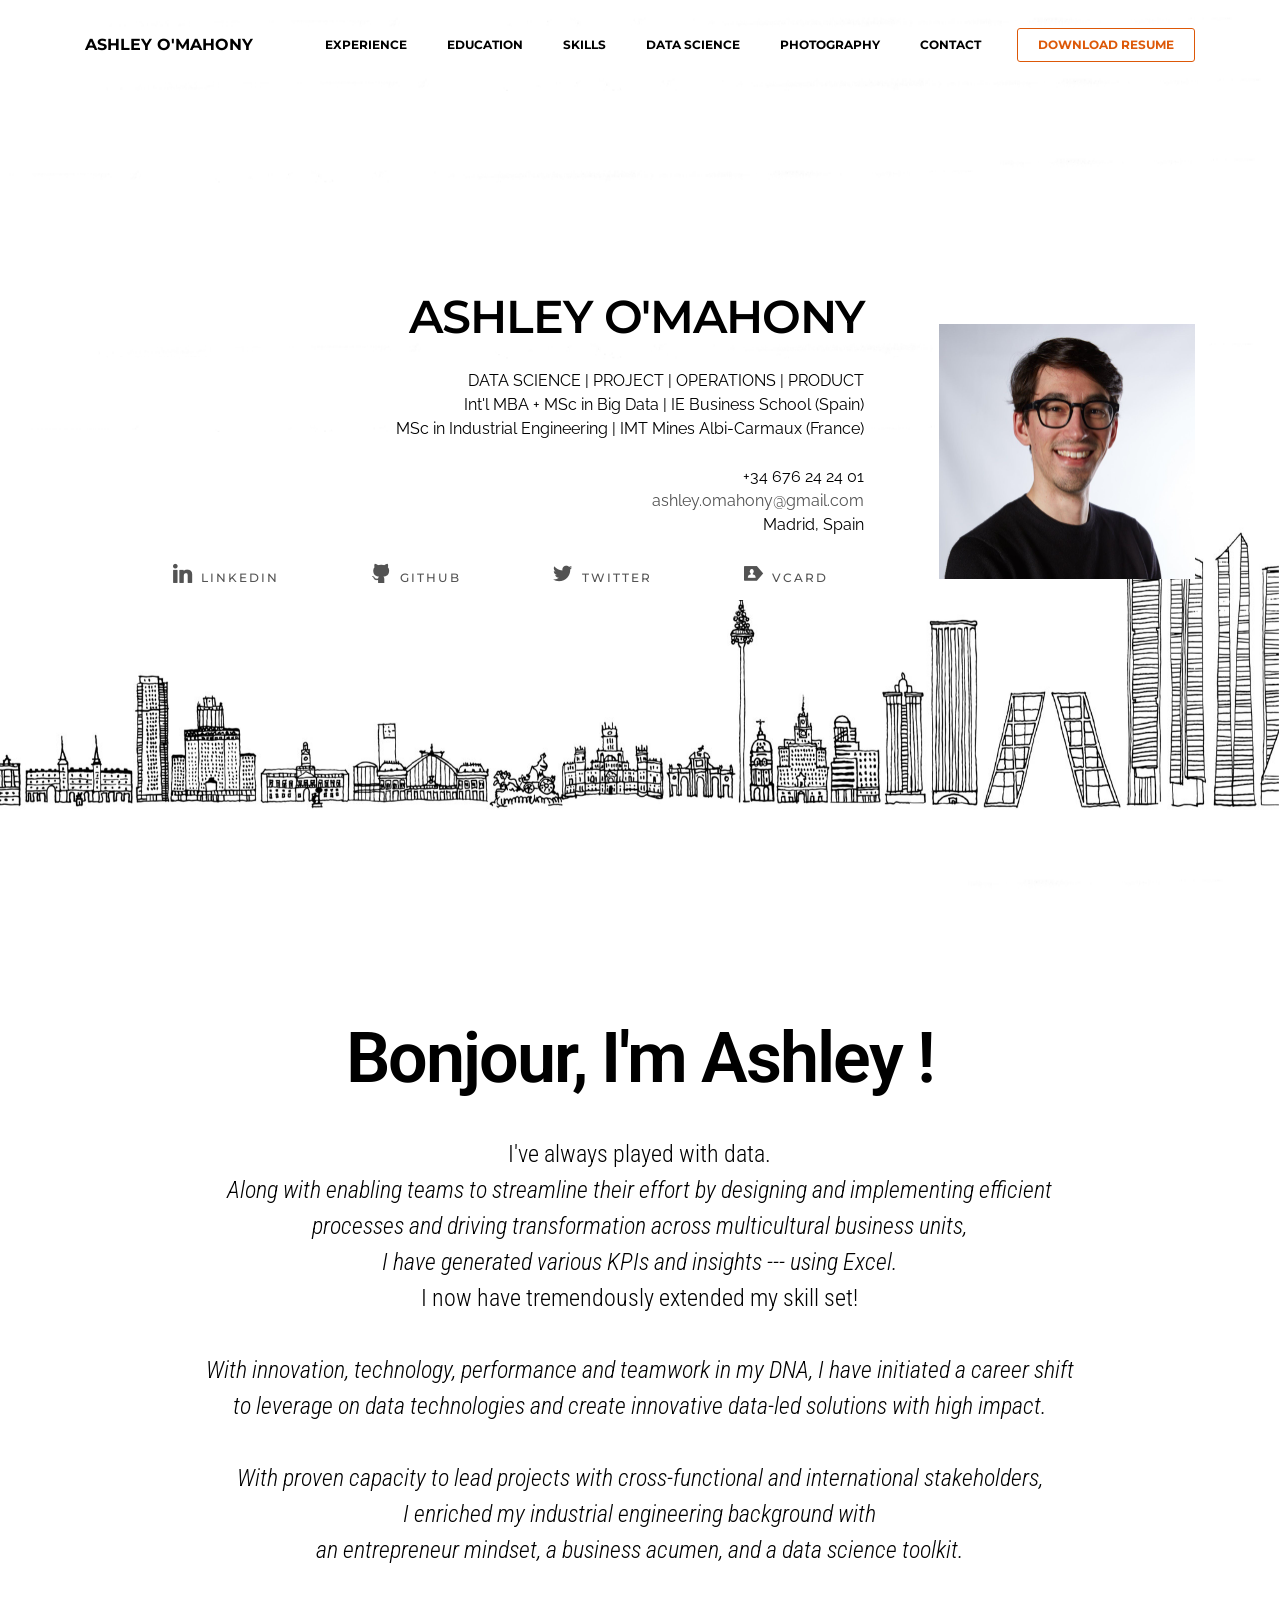
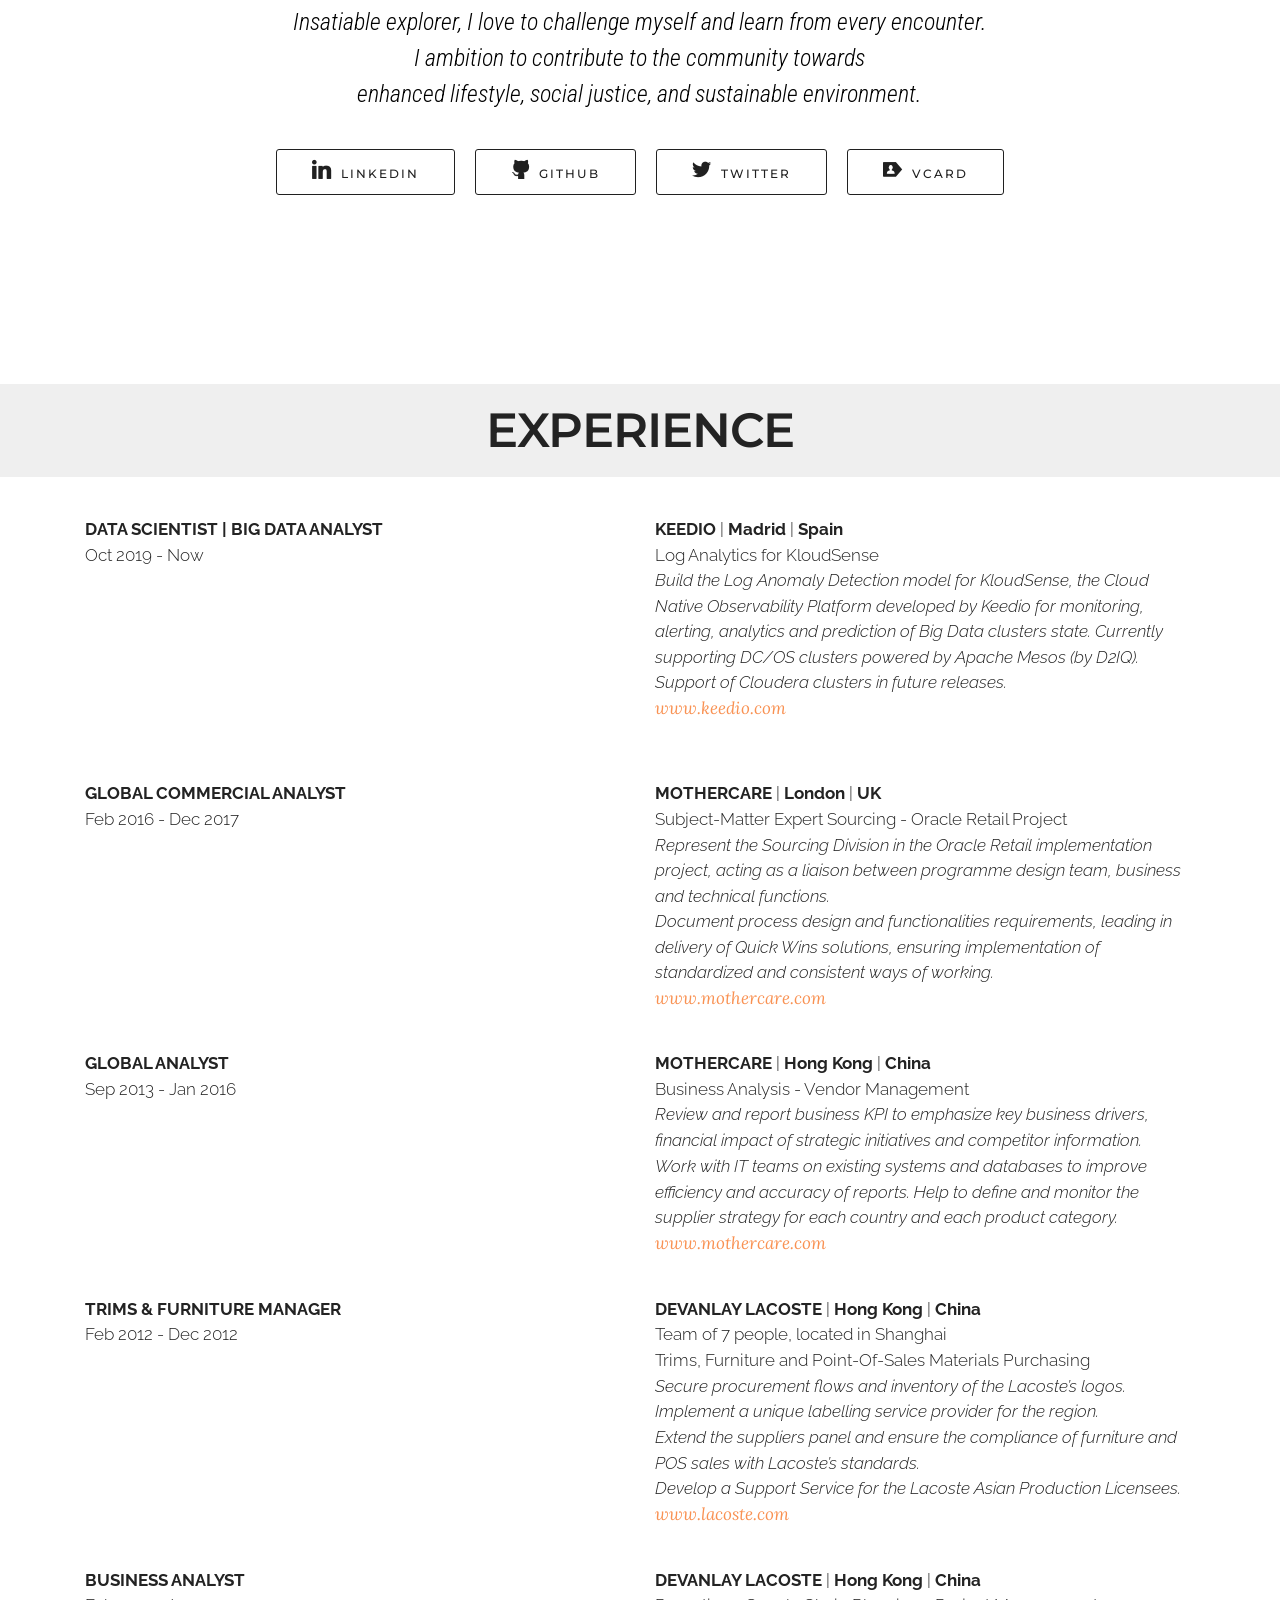
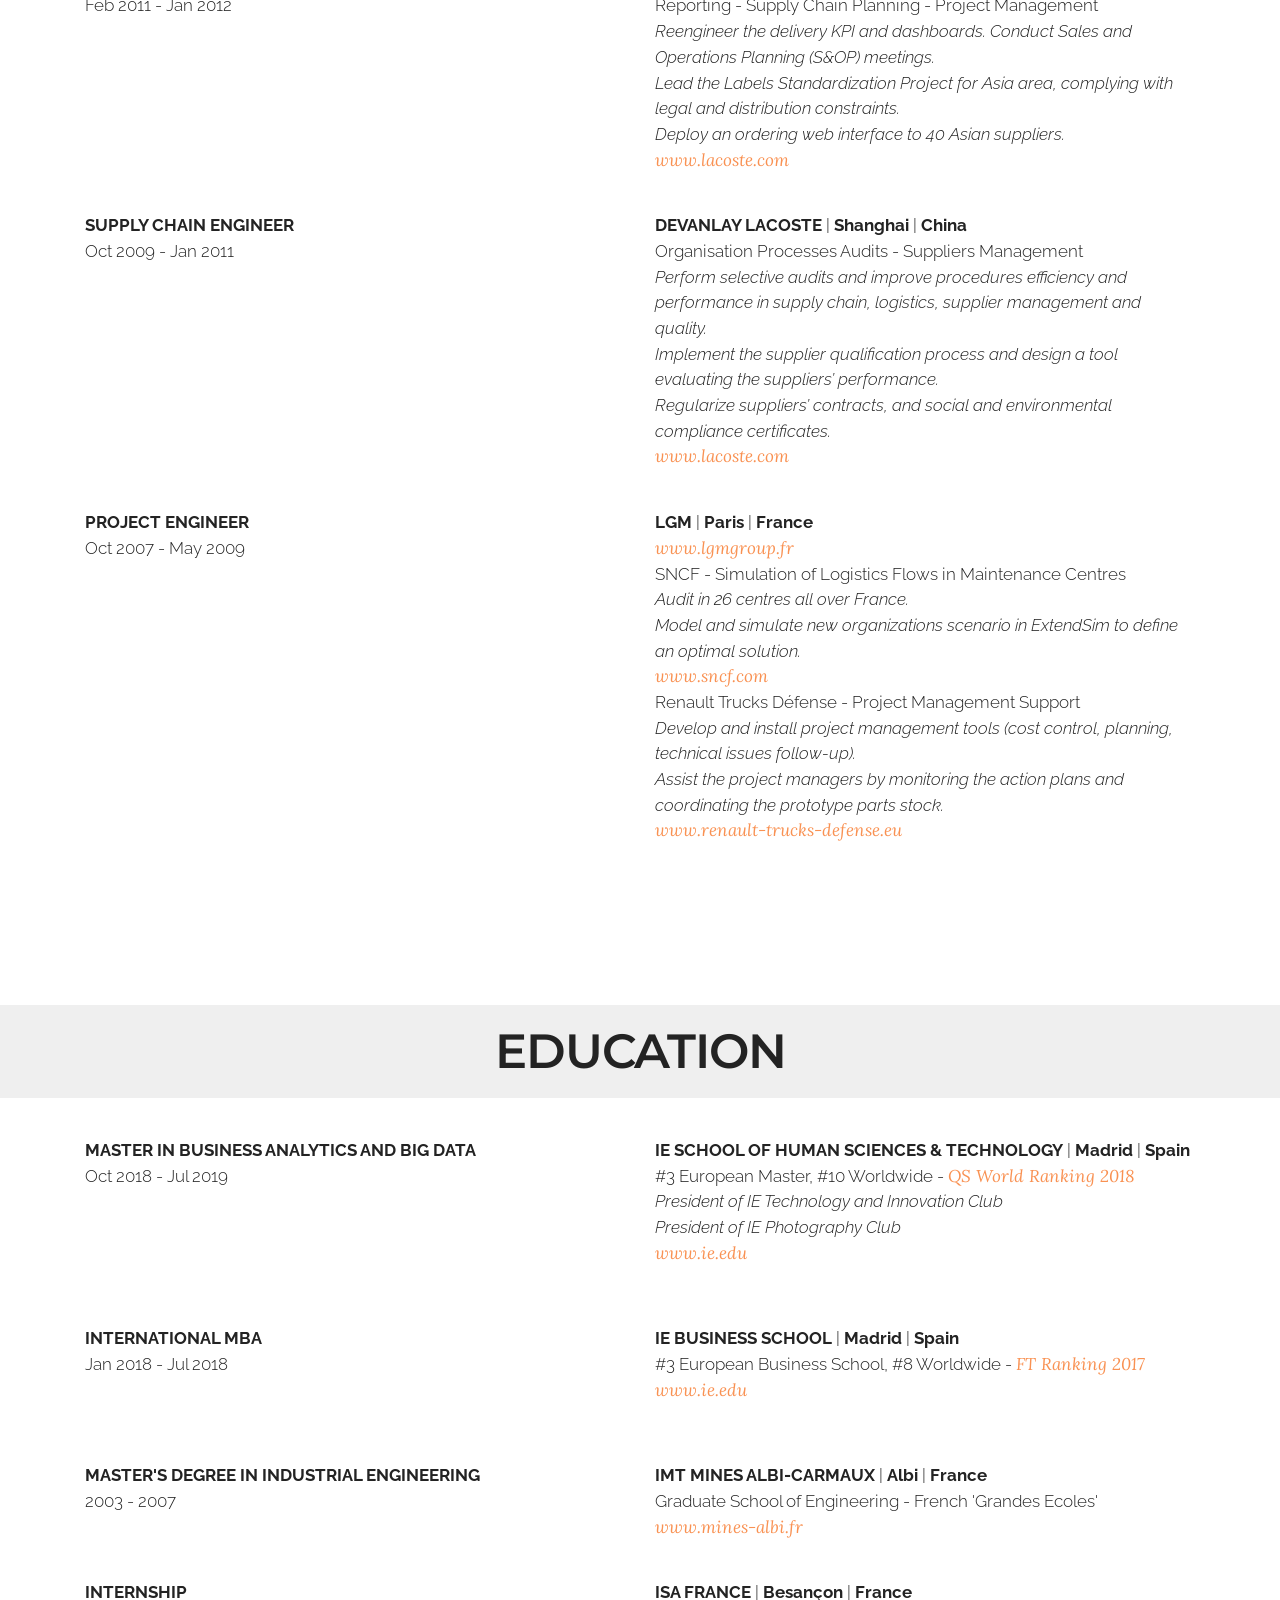
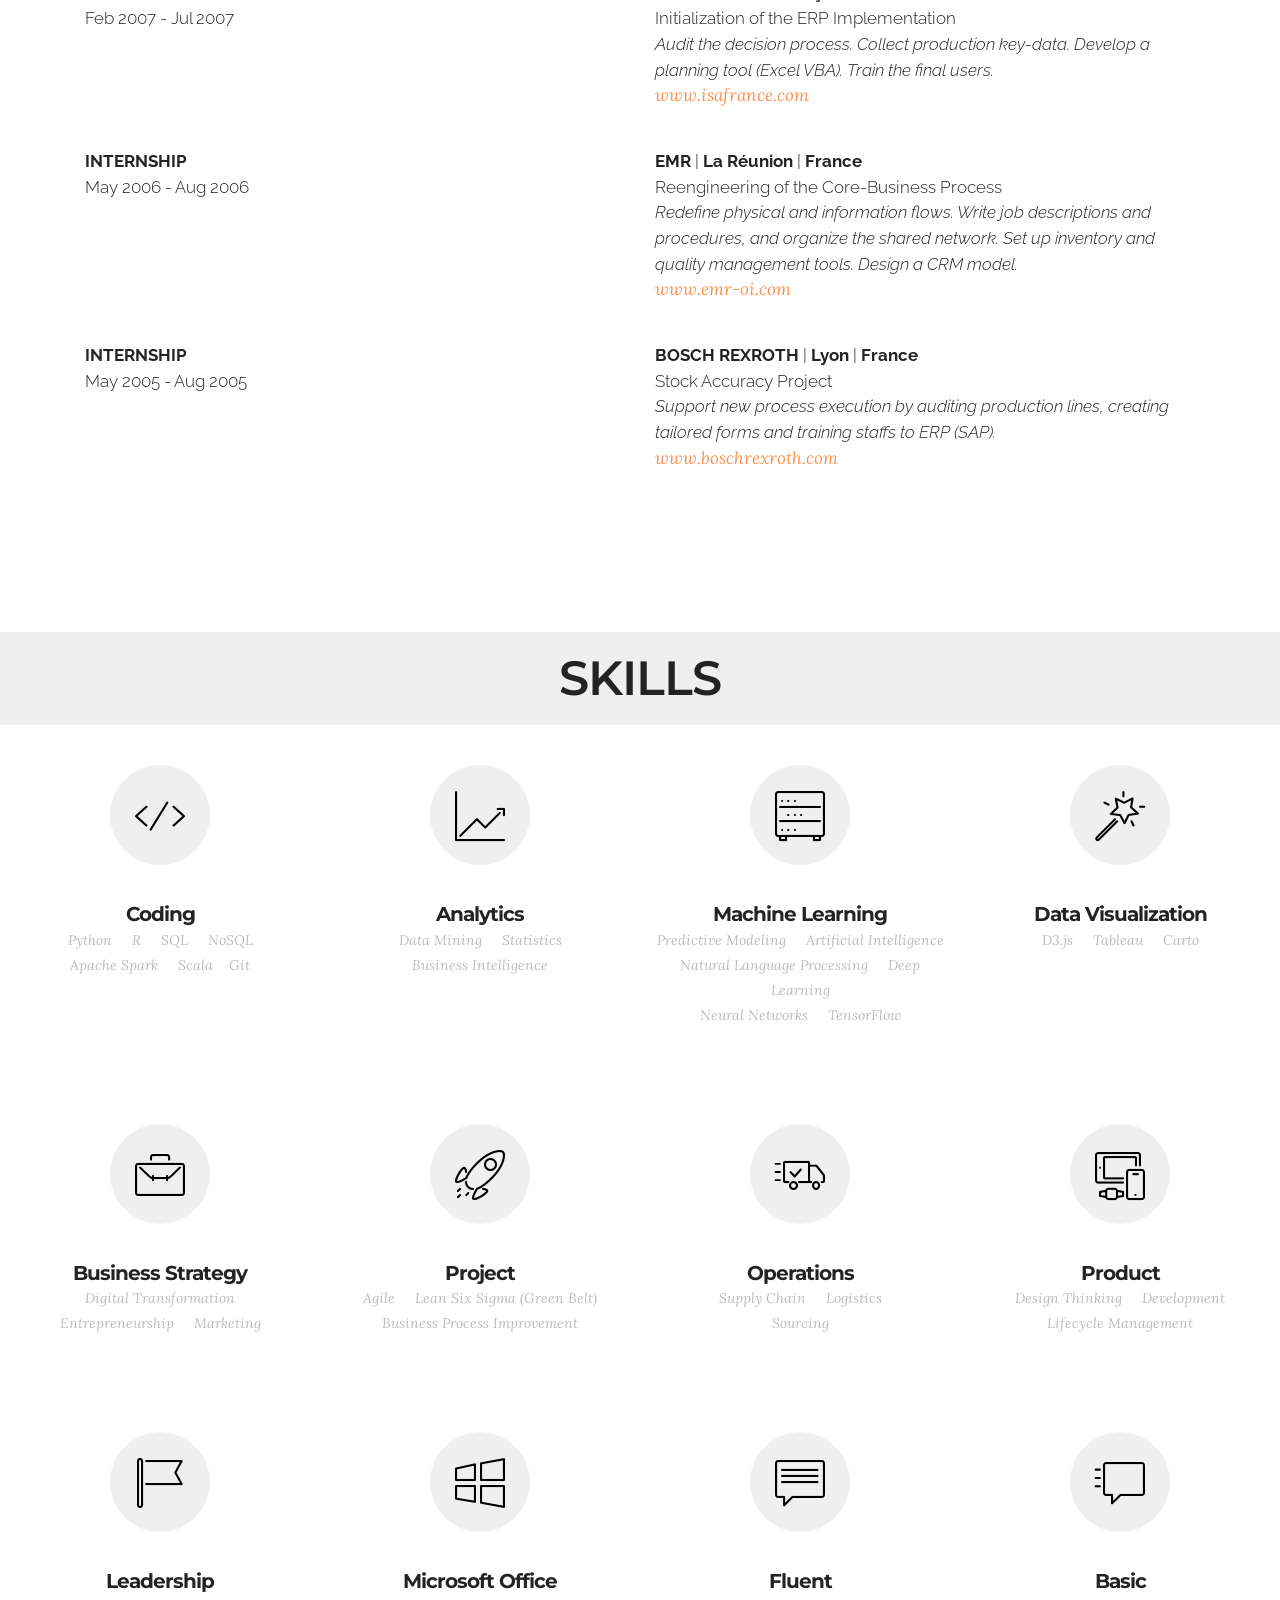
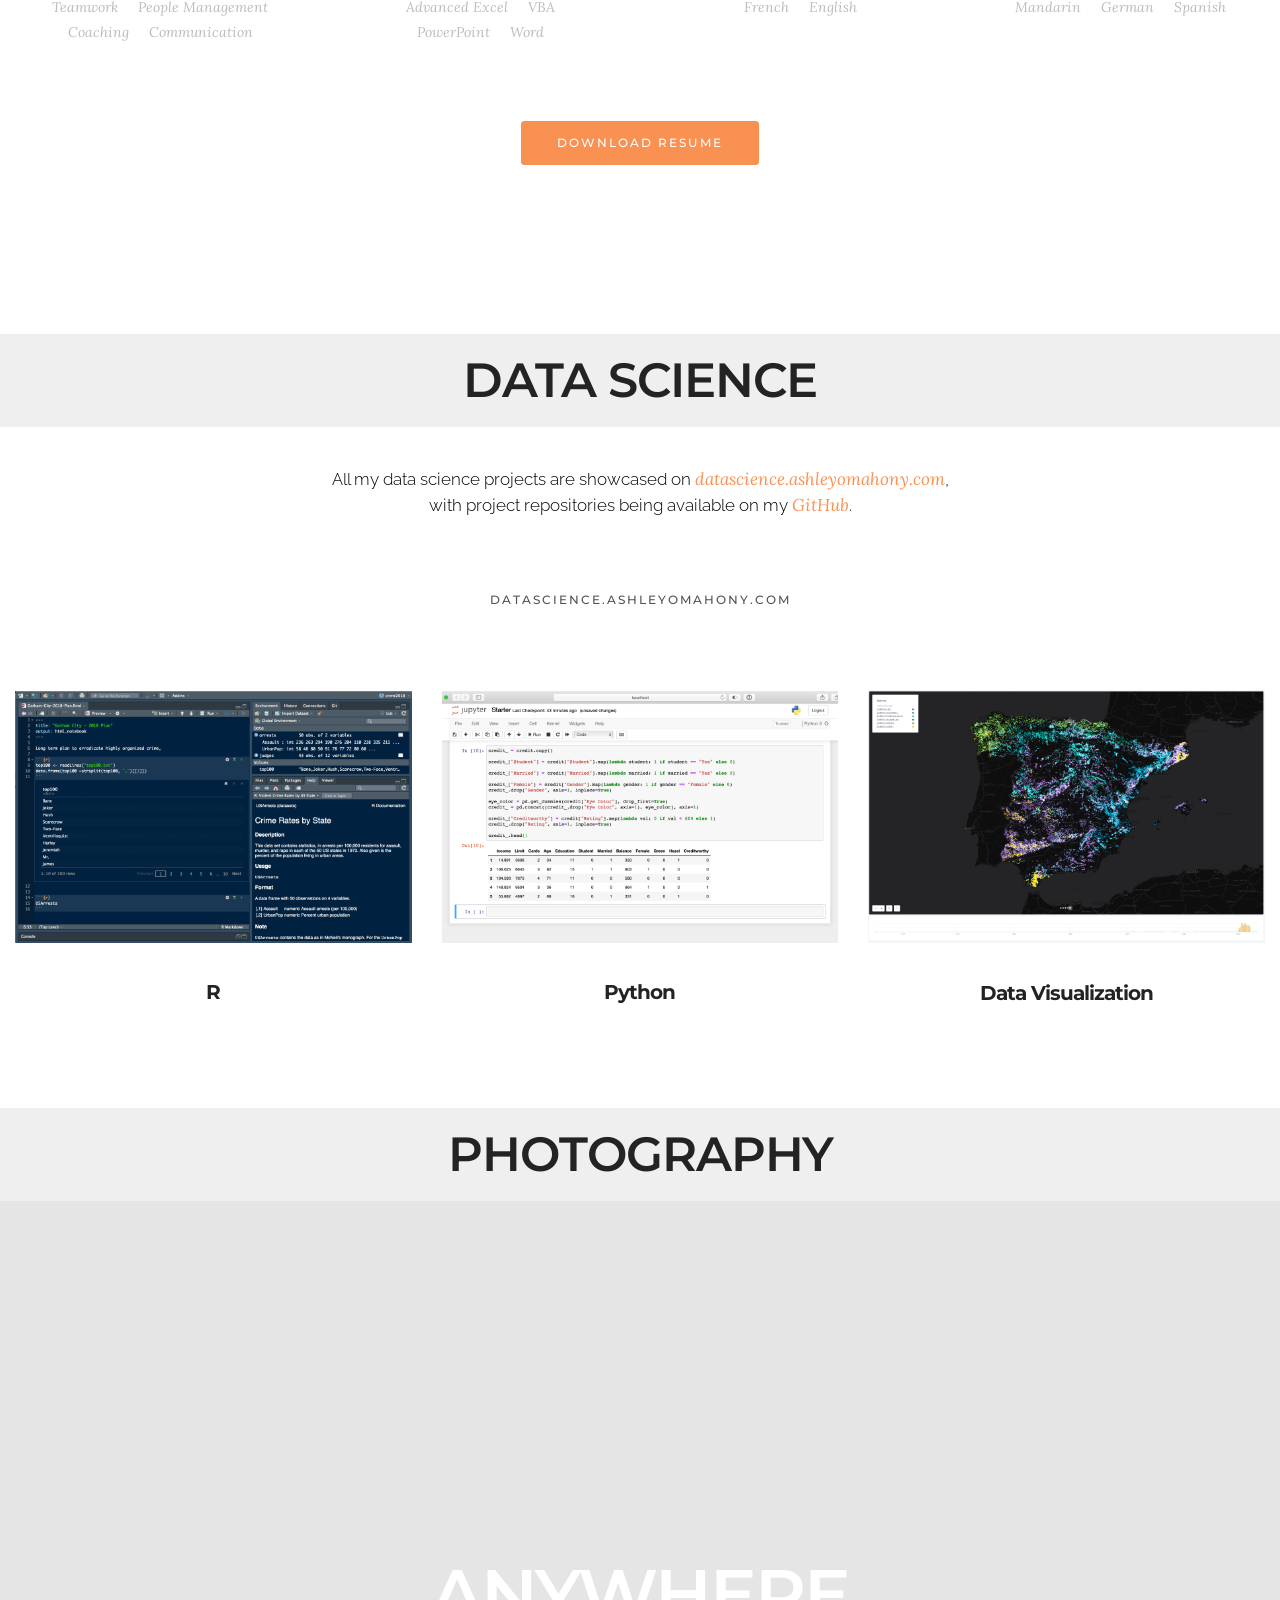
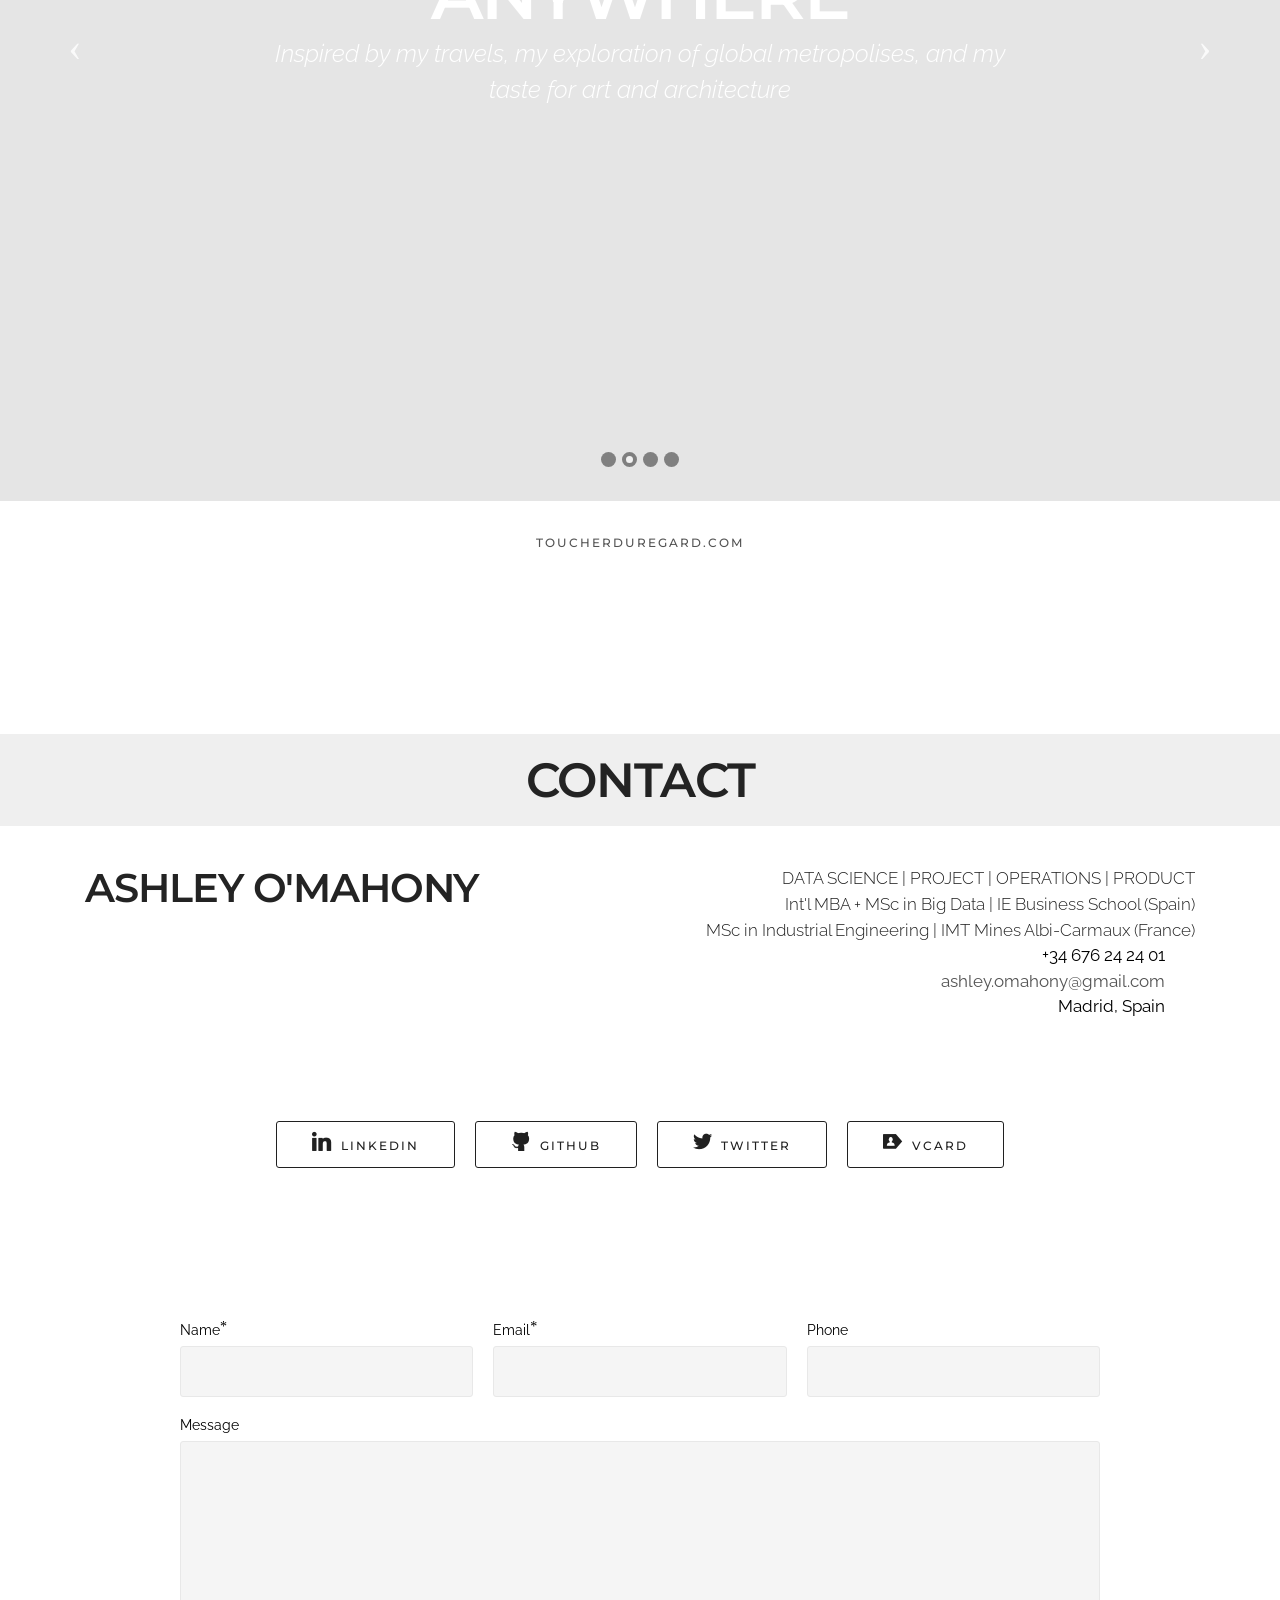
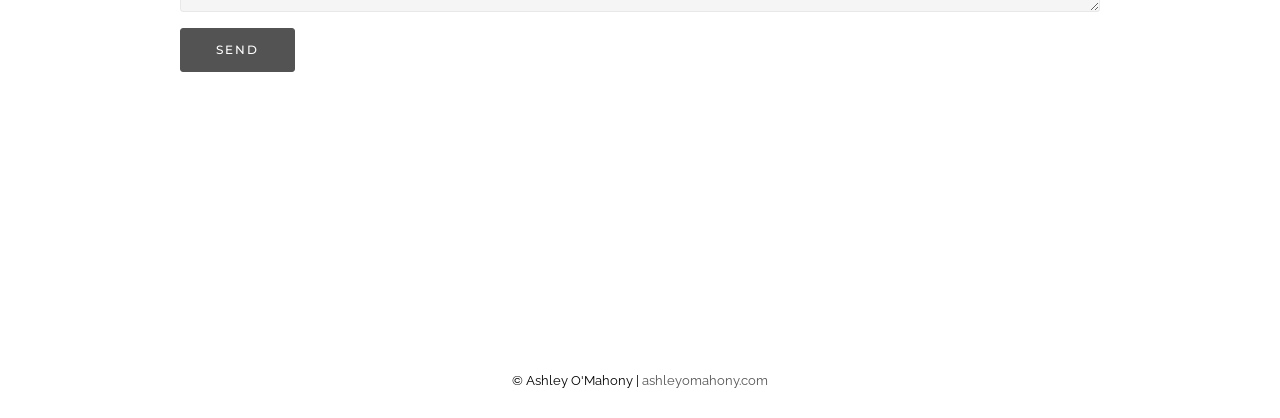
==== index.html @ 375c485f "Move up!" ====
<!DOCTYPE html>
<html >
<head>
  <!-- Site made with Mobirise Website Builder v4.9.7, https://mobirise.com -->
  <meta charset="UTF-8">
  <meta http-equiv="X-UA-Compatible" content="IE=edge">
  <meta name="generator" content="Mobirise v4.9.7, mobirise.com">
  <meta name="viewport" content="width=device-width, initial-scale=1, minimum-scale=1">
  <link rel="shortcut icon" href="assets/images/ao2-128x128.png" type="image/x-icon">
  <meta property='og:image' content='screenshot.png'>
  <meta name="description" content="Ashley O'Mahony | Data Science | Project | Operations | Product
Int'l MBA | MSc in Big Data | MSc in Industrial Engineering

His professional experience, his educational background, his passion for photography, and his contact details.

Download his full resume I ashleyomahony.com">
  
  <title>Ashley O'Mahony | Professional Experience</title>
  <link rel="stylesheet" href="https://fonts.googleapis.com/css?family=Montserrat:400,700">
  <link rel="stylesheet" href="https://fonts.googleapis.com/css?family=Raleway:100,100i,200,200i,300,300i,400,400i,500,500i,600,600i,700,700i,800,800i,900,900i">
  <link rel="stylesheet" href="assets/et-line-font-plugin/style.css">
  <link rel="stylesheet" href="https://fonts.googleapis.com/css?family=Lora:400,700,400italic,700italic&subset=latin">
  <link rel="stylesheet" href="assets/web/assets/mobirise-icons/mobirise-icons.css">
  <link rel="stylesheet" href="assets/tether/tether.min.css">
  <link rel="stylesheet" href="assets/bootstrap/css/bootstrap.min.css">
  <link rel="stylesheet" href="assets/dropdown/css/style.css">
  <link rel="stylesheet" href="assets/socicon/css/styles.css">
  <link rel="stylesheet" href="assets/theme/css/style.css">
  <link rel="stylesheet" href="assets/mobirise/css/mbr-additional.css" type="text/css">
  
  
  
</head>
<body>

<!-- Google Analytics -->
<script>
  (function(i,s,o,g,r,a,m){i['GoogleAnalyticsObject']=r;i[r]=i[r]||function(){
  (i[r].q=i[r].q||[]).push(arguments)},i[r].l=1*new Date();a=s.createElement(o),
  m=s.getElementsByTagName(o)[0];a.async=1;a.src=g;m.parentNode.insertBefore(a,m)
  })(window,document,'script','https://www.google-analytics.com/analytics.js','ga');

  ga('create', 'UA-37753521-1', 'auto');
  ga('send', 'pageview');

</script>
<!-- /Google Analytics -->


  <section id="menu-0" data-rv-view="0">

    <nav class="navbar navbar-dropdown transparent navbar-fixed-top bg-color">
        <div class="container">

            <div class="mbr-table">
                <div class="mbr-table-cell">

                    <div class="navbar-brand">
                        
                        <a class="navbar-caption text-black" href="http://ashleyomahony.com">ASHLEY O'MAHONY</a>
                    </div>

                </div>
                <div class="mbr-table-cell">

                    <button class="navbar-toggler pull-xs-right hidden-md-up" type="button" data-toggle="collapse" data-target="#exCollapsingNavbar">
                        <div class="hamburger-icon"></div>
                    </button>

                    <ul class="nav-dropdown collapse pull-xs-right nav navbar-nav navbar-toggleable-sm" id="exCollapsingNavbar"><li class="nav-item"><a class="nav-link link" href="index.html#header3-11">EXPERIENCE</a></li><li class="nav-item"><a class="nav-link link" href="index.html#header3-12">EDUCATION</a></li><li class="nav-item"><a class="nav-link link" href="index.html#header3-13">SKILLS</a></li><li class="nav-item"><a class="nav-link link" href="index.html#header3-2i">DATA SCIENCE</a></li><li class="nav-item"><a class="nav-link link" href="index.html#header3-1f">PHOTOGRAPHY</a></li><li class="nav-item"><a class="nav-link link" href="index.html#header3-1p">CONTACT</a></li><li class="nav-item nav-btn"><a class="nav-link btn btn-primary-outline btn-primary" href="https://drive.google.com/open?id=1dz-HZq5PjAVc2SQXt1TEFGImQEeccuc3" target="_blank">DOWNLOAD RESUME</a></li></ul>
                    <button hidden="" class="navbar-toggler navbar-close" type="button" data-toggle="collapse" data-target="#exCollapsingNavbar">
                        <div class="close-icon"></div>
                    </button>

                </div>
            </div>

        </div>
    </nav>

</section>

<section class="engine"></section><section class="mbr-section mbr-section-hero mbr-section-full header2 mbr-parallax-background mbr-after-navbar" id="header2-1" data-rv-view="4" style="background-image: url(assets/images/londondraw-1-2000x1521-copy-2000x1521.png);">

    

    <div class="mbr-table mbr-table-full">
        <div class="mbr-table-cell">

            <div class="container">
                <div class="mbr-section row">
                    <div class="mbr-table-md-up">
                        
                        
                        

                        <div class="mbr-table-cell col-md-5 content-size text-xs-center text-md-right">

                            <h3 class="mbr-section-title display-2">ASHLEY O'MAHONY</h3>

                            <div class="mbr-section-text">
                                <p>DATA SCIENCE | PROJECT | OPERATIONS | PRODUCT<br>Int'l MBA + MSc in Big Data | IE Business School (Spain)<br>MSc in Industrial Engineering | IMT Mines Albi-Carmaux (France)<br><br>+34 676 24 24 01<br><a href="mailto:ashley.omahony@gmail.com" class="text-black">ashley.omahony@gmail.com</a><br>Madrid, Spain<br></p>
                            </div>

                            <div class="mbr-section-btn"> <a class="btn btn-white" href="https://www.linkedin.com/in/ashleyomahony/" target="_blank"><span class="socicon socicon-linkedin mbr-iconfont mbr-iconfont-btn"></span>LINKEDIN</a> <a class="btn btn-white" href="http://github.com/ashomah" target="_blank"><span class="socicon socicon-github mbr-iconfont mbr-iconfont-btn"></span>GITHUB</a> <a class="btn btn-white" href="https://twitter.com/AshleyOMahony" target="_blank"><span class="socicon socicon-twitter mbr-iconfont mbr-iconfont-btn"></span>TWITTER</a>  <a class="btn btn-white" href="http://ashleyomahony.com/Ashley_OMahony.vcf" target="_blank"><span class="socicon socicon-persona mbr-iconfont mbr-iconfont-btn"></span>VCARD</a> </div>

                        </div>
                        <div class="mbr-table-cell mbr-valign-top mbr-left-padding-md-up col-md-7 image-size" style="width: 29%;">
                            <div class="mbr-figure"><img src="assets/images/file-1024x1024.jpg" alt="Ashley O'Mahony" title="Ashley O'Mahony"></div>
                        </div>

                    </div>
                </div>
            </div>

        </div>
    </div>

    

</section>

<section class="mbr-section mbr-section-hero mbr-section-full" id="header1-a" data-rv-view="7" style="background-color: rgb(255, 255, 255);">

    

    <div class="mbr-table-cell">

        <div class="container">
            <div class="row">
                <div class="mbr-section col-md-10 col-md-offset-1 text-xs-center">

                    <h1 class="mbr-section-title display-1">Bonjour, I'm Ashley !</h1>
                    <p class="mbr-section-lead lead"><br><span style="font-style: normal;">I've always played with data.</span><br>Along with enabling teams to streamline their effort by designing and implementing efficient processes and driving transformation across multicultural business units,<br>I have generated various KPIs and insights --- using Excel.<br><span style="font-style: normal;">I now have tremendously extended my skill set!<br></span><br>With innovation, technology, performance and teamwork in my DNA, I have initiated a career shift<br>to leverage on data technologies and create innovative data-led solutions with high impact.<br><br>With proven capacity to lead projects with cross-functional and international stakeholders,<br>I enriched my industrial engineering background with<br>an entrepreneur mindset, a business acumen, and a data science toolkit.<br><br>Insatiable explorer, I love to challenge myself and learn from every encounter.<br>I ambition to contribute to the community towards<br>enhanced lifestyle, social justice, and sustainable environment.<br></p>
                    <div class="mbr-section-btn">  <a class="btn btn-lg btn-black-outline btn-black" href="https://www.linkedin.com/in/ashleyomahony" target="_blank"><span class="socicon socicon-linkedin mbr-iconfont mbr-iconfont-btn"></span>LINKEDIN</a> <a class="btn btn-lg btn-black-outline btn-black" href="http://github.com/ashomah" target="_blank"><span class="socicon socicon-github mbr-iconfont mbr-iconfont-btn"></span>GITHUB</a> <a class="btn btn-lg btn-black-outline btn-black" href="https://twitter.com/AshleyOMahony" target="_blank"><span class="socicon socicon-twitter mbr-iconfont mbr-iconfont-btn"></span>TWITTER</a> <a class="btn btn-lg btn-black-outline btn-black" href="http://ashleyomahony.com/Ashley_OMahony.vcf" target="_blank"><span class="socicon socicon-persona mbr-iconfont mbr-iconfont-btn"></span>VCARD</a>   </div>
                </div>
            </div>
        </div>
    </div>

    

</section>

<section class="mbr-section mbr-section__container article" id="header3-11" data-rv-view="10" style="background-color: rgb(255, 255, 255); padding-top: 20px; padding-bottom: 40px;">
    <div class="container">
        <div class="row">
            <div class="col-xs-12">
                <h3 class="mbr-section-title display-2"></h3>
                
            </div>
        </div>
    </div>
</section>

<section class="mbr-section mbr-section__container article" id="header3-g" data-rv-view="12" style="background-color: rgb(239, 239, 239); padding-top: 20px; padding-bottom: 20px;">
    <div class="container">
        <div class="row">
            <div class="col-xs-12">
                <h3 class="mbr-section-title display-2">EXPERIENCE</h3>
                
            </div>
        </div>
    </div>
</section>

<section class="mbr-section article mbr-section__container" id="content6-2t" data-rv-view="119" style="background-color: rgb(255, 255, 255); padding-top: 40px; padding-bottom: 20px;">

    <div class="container">
        <div class="row">
            <div class="col-xs-12 col-md-6 lead"><p><strong>DATA SCIENTIST | BIG DATA ANALYST</strong></p><p><span style="font-size: 1.07rem; line-height: 1.5;">Oct 2019 - Now</span><br></p></div>
            <div class="col-xs-12 col-md-6 lead"><p><strong>KEEDIO</strong> | <strong>Madrid</strong> | <strong>Spain</strong></p><p><span style="font-size: 1.07rem; line-height: 1.5;">Log Analytics for KloudSense</span><br></p><p><em>Build the Log Anomaly Detection model for KloudSense, the Cloud Native Observability Platform developed by Keedio for monitoring, alerting, analytics and prediction of Big Data clusters state. Currently supporting DC/OS clusters powered by Apache Mesos (by D2IQ). Support of Cloudera clusters in future releases.</em></p><p><em><a href="http://www.keedio.com" target="_blank">www.keedio.com</a></em><br></p></div>
        </div>
    </div>

</section>

<section class="mbr-section article mbr-section__container" id="content6-j" data-rv-view="14" style="background-color: rgb(255, 255, 255); padding-top: 40px; padding-bottom: 20px;">

    <div class="container">
        <div class="row">
            <div class="col-xs-12 col-md-6 lead"><p><strong>GLOBAL COMMERCIAL ANALYST</strong></p><p><span style="font-size: 1.07rem; line-height: 1.5;">Feb 2016 - Dec 2017</span><br></p></div>
            <div class="col-xs-12 col-md-6 lead"><p><strong>MOTHERCARE</strong> | <strong>London</strong> | <strong>UK</strong></p><p><span style="font-size: 1.07rem; line-height: 1.5;">Subject-Matter Expert Sourcing&nbsp;-&nbsp;Oracle Retail Project</span><br></p><p><em>Represent the Sourcing Division in the Oracle Retail implementation project, acting as a liaison between programme design team, business and technical functions.
</em></p><p><em>Document process design and functionalities requirements, leading in delivery of Quick Wins solutions, ensuring implementation of standardized and consistent ways of working.
</em></p><p><em><a href="http://www.mothercare.com" target="_blank">www.mothercare.com</a></em><br></p></div>
        </div>
    </div>

</section>

<section class="mbr-section article mbr-section__container" id="content6-n" data-rv-view="16" style="background-color: rgb(255, 255, 255); padding-top: 20px; padding-bottom: 20px;">

    <div class="container">
        <div class="row">
            <div class="col-xs-12 col-md-6 lead"><p><strong>GLOBAL ANALYST</strong></p><p><span style="font-size: 1.07rem; line-height: 1.5;">Sep 2013 - Jan 2016</span><br></p></div>
            <div class="col-xs-12 col-md-6 lead"><p><strong>MOTHERCARE</strong> | <strong>Hong Kong</strong>&nbsp;| <strong>China</strong></p><p><span style="font-size: 1.07rem; line-height: 1.5;">Business Analysis - Vendor Management</span></p><p><em>Review and report business KPI to emphasize key business drivers, financial impact of strategic initiatives and competitor information.</em><br></p><p><em>Work with IT teams on existing systems and databases to improve efficiency and accuracy of reports. Help to define and monitor the supplier strategy for each country and each product category.</em><br></p><p><em><a href="http://www.mothercare.com" target="_blank">www.mothercare.com</a></em></p></div>
        </div>
    </div>

</section>

<section class="mbr-section article mbr-section__container" id="content6-r" data-rv-view="18" style="background-color: rgb(255, 255, 255); padding-top: 20px; padding-bottom: 20px;">

    <div class="container">
        <div class="row">
            <div class="col-xs-12 col-md-6 lead"><p><span style="font-size: 1.07rem; line-height: 1.5;"><strong>TRIMS &amp; FURNITURE MANAGER</strong></span></p><p><span style="font-size: 1.07rem; line-height: 1.5;">Feb 2012 - Dec 2012</span><br></p></div>
            <div class="col-xs-12 col-md-6 lead"><p><strong>DEVANLAY LACOSTE</strong> | <strong>Hong Kong</strong>&nbsp;| <strong>China</strong></p><p><span style="font-size: 1.07rem; line-height: 1.5;">Team of 7 people, located in Shanghai</span></p><p><span style="font-size: 1.07rem; line-height: 1.5;">Trims, Furniture and Point-Of-Sales Materials Purchasing</span></p><p><em>Secure procurement flows and inventory of the Lacoste’s logos.</em></p><p><em>Implement a unique labelling service provider for the region.</em></p><p><em>Extend the suppliers panel and ensure the compliance of furniture and POS sales with Lacoste’s standards.</em></p><p><em>Develop a Support Service for the Lacoste Asian Production Licensees.</em></p><p><a href="http://www.lacoste.com/" target="_blank">www.lacoste.com</a><em><a href="http://www.mothercare.com" target="_blank"></a></em><br></p></div>
        </div>
    </div>

</section>

<section class="mbr-section article mbr-section__container" id="content6-s" data-rv-view="20" style="background-color: rgb(255, 255, 255); padding-top: 20px; padding-bottom: 20px;">

    <div class="container">
        <div class="row">
            <div class="col-xs-12 col-md-6 lead"><p><span style="font-size: 1.07rem; line-height: 1.5;"><strong>BUSINESS ANALYST</strong></span></p><p><span style="font-size: 1.07rem; line-height: 1.5;">Feb 2011 - Jan 2012</span><br></p></div>
            <div class="col-xs-12 col-md-6 lead"><p><strong>DEVANLAY LACOSTE</strong> | <strong>Hong Kong</strong>&nbsp;| <strong>China</strong></p><p><span style="font-size: 1.07rem; line-height: 1.5;">Reporting - Supply Chain&nbsp;Planning -&nbsp;Project Management</span></p><p><em>Reengineer the delivery KPI and dashboards. Conduct Sales and Operations Planning (S&amp;OP) meetings.</em></p><p><em>Lead the Labels Standardization Project for Asia area, complying with legal and distribution constraints.</em></p><p><em>Deploy an ordering web interface to 40 Asian suppliers.</em></p><p><a href="http://www.lacoste.com/" target="_blank" style="font-size: 1.07rem; background-color: rgb(255, 255, 255); line-height: 1.5;">www.lacoste.com</a><br></p></div>
        </div>
    </div>

</section>

<section class="mbr-section article mbr-section__container" id="content6-u" data-rv-view="22" style="background-color: rgb(255, 255, 255); padding-top: 20px; padding-bottom: 20px;">

    <div class="container">
        <div class="row">
            <div class="col-xs-12 col-md-6 lead"><p><span style="font-size: 1.07rem; line-height: 1.5;"><strong>SUPPLY CHAIN ENGINEER</strong></span></p><p><span style="font-size: 1.07rem; line-height: 1.5;">Oct 2009 - Jan 2011</span><br></p></div>
            <div class="col-xs-12 col-md-6 lead"><p><strong>DEVANLAY LACOSTE</strong> | <strong>Shanghai</strong>&nbsp;| <strong>China</strong></p><p><span style="font-size: 1.07rem; line-height: 1.5;">Organisation Processes Audits - Suppliers Management</span></p><p><em>Perform selective audits and improve procedures efficiency and performance in supply chain, logistics, supplier management and quality.</em></p><p><em>Implement the supplier qualification process and design a tool evaluating the suppliers’ performance.</em></p><p><em>Regularize suppliers’ contracts, and social and environmental compliance certificates.</em></p><p><a href="http://www.lacoste.com/" target="_blank" style="font-size: 1.07rem; background-color: rgb(255, 255, 255); line-height: 1.5;">www.lacoste.com</a><br></p></div>
        </div>
    </div>

</section>

<section class="mbr-section article mbr-section__container" id="content6-v" data-rv-view="24" style="background-color: rgb(255, 255, 255); padding-top: 20px; padding-bottom: 100px;">

    <div class="container">
        <div class="row">
            <div class="col-xs-12 col-md-6 lead"><p><span style="font-size: 1.07rem; line-height: 1.5;"><strong>PROJECT ENGINEER</strong></span></p><p><span style="font-size: 1.07rem; line-height: 1.5;">Oct 2007 - May 2009</span><br></p></div>
            <div class="col-xs-12 col-md-6 lead"><p><strong>LGM</strong> | <strong>Paris</strong>&nbsp;| <strong>France</strong></p><p><span style="font-size: 1.07rem; line-height: 1.5;"><a href="http://www.lgmgroup.fr" target="_blank">www.lgmgroup.fr</a></span><br></p><p><span style="font-size: 1.07rem; line-height: 1.5;">SNCF - Simulation of Logistics Flows in Maintenance Centres</span></p><p><em>Audit in 26 centres all over France.</em></p><p><em>Model and simulate new organizations scenario in ExtendSim to define an optimal solution.</em></p><p><a href="http://www.sncf.com" target="_blank">www.sncf.com</a><em></em></p><p>Renault Trucks Défense - Project Management Support</p><p><em>Develop and install project management tools (cost control, planning, technical issues follow-up).</em></p><p><em>Assist the project managers by monitoring the action plans and coordinating the prototype parts stock.</em></p><p><a href="http://www.renault-trucks-defense.eu" target="_blank">www.renault-trucks-defense.eu</a><a href="www.renault-trucks-defense.eu" target="_blank"></a></p></div>
        </div>
    </div>

</section>

<section class="mbr-section mbr-section__container article" id="header3-12" data-rv-view="26" style="background-color: rgb(255, 255, 255); padding-top: 20px; padding-bottom: 40px;">
    <div class="container">
        <div class="row">
            <div class="col-xs-12">
                <h3 class="mbr-section-title display-2"></h3>
                
            </div>
        </div>
    </div>
</section>

<section class="mbr-section mbr-section__container article" id="header3-w" data-rv-view="28" style="background-color: rgb(239, 239, 239); padding-top: 20px; padding-bottom: 20px;">
    <div class="container">
        <div class="row">
            <div class="col-xs-12">
                <h3 class="mbr-section-title display-2">EDUCATION</h3>
                
            </div>
        </div>
    </div>
</section>

<section class="mbr-section article mbr-section__container" id="content6-2d" data-rv-view="30" style="background-color: rgb(255, 255, 255); padding-top: 40px; padding-bottom: 20px;">

    <div class="container">
        <div class="row">
            <div class="col-xs-12 col-md-6 lead"><p><span style="font-size: 1.07rem;"><strong>MASTER IN BUSINESS ANALYTICS AND BIG DATA</strong></span></p><p><span style="font-size: 1.07rem;">Oct 2018 - Jul 2019</span><br></p></div>
            <div class="col-xs-12 col-md-6 lead"><p><strong>IE SCHOOL OF HUMAN SCIENCES &amp; TECHNOLOGY</strong>&nbsp;| <strong>Madrid</strong>&nbsp;| <strong>Spain</strong></p><p><span style="font-size: 1.07rem; line-height: 1.5;">#3 European Master, #10 Worldwide - <a href="https://www.topuniversities.com/university-rankings/business-masters-rankings/business-analytics/2018" target="_blank">QS World Ranking 2018</a></span><br></p><p><em>President of IE Technology and Innovation Club</em></p><p><em>President of IE Photography Club</em></p><p><a href="http://www.ie.edu" target="_blank">www.ie.edu</a><br></p></div>
        </div>
    </div>

</section>

<section class="mbr-section article mbr-section__container" id="content6-2b" data-rv-view="32" style="background-color: rgb(255, 255, 255); padding-top: 40px; padding-bottom: 20px;">

    <div class="container">
        <div class="row">
            <div class="col-xs-12 col-md-6 lead"><p><span style="font-size: 1.07rem;"><strong>INTERNATIONAL MBA</strong></span></p><p><span style="font-size: 1.07rem;">Jan 2018 - Jul 2018</span><br></p></div>
            <div class="col-xs-12 col-md-6 lead"><p><strong>IE BUSINESS SCHOOL</strong>&nbsp;| <strong>Madrid</strong>&nbsp;| <strong>Spain</strong></p><p><span style="font-size: 1.07rem; line-height: 1.5;">#3 European Business School, #8 Worldwide - <a href="http://rankings.ft.com/businessschoolrankings/ie-business-school" target="_blank">FT Ranking 2017</a></span><br></p><p><a href="http://www.ie.edu" target="_blank">www.ie.edu</a><br></p></div>
        </div>
    </div>

</section>

<section class="mbr-section article mbr-section__container" id="content6-x" data-rv-view="34" style="background-color: rgb(255, 255, 255); padding-top: 40px; padding-bottom: 20px;">

    <div class="container">
        <div class="row">
            <div class="col-xs-12 col-md-6 lead"><p><span style="font-size: 1.07rem; line-height: 1.5;"><strong>MASTER'S DEGREE IN INDUSTRIAL ENGINEERING</strong></span></p><p><span style="font-size: 1.07rem; line-height: 1.5;">2003 - 2007</span><br></p></div>
            <div class="col-xs-12 col-md-6 lead"><p><strong>IMT MINES ALBI-CARMAUX</strong> | <strong>Albi</strong>&nbsp;| <strong>France</strong></p><p><span style="font-size: 1.07rem; line-height: 1.5;">Graduate School of Engineering - French 'Grandes Ecoles'</span><br></p><p><a href="http://www.mines-albi.fr" target="_blank">www.mines-albi.fr</a><a href="http://www.lacoste.com/" target="_blank" style="font-size: 1.07rem; background-color: rgb(255, 255, 255); line-height: 1.5;"></a><br></p></div>
        </div>
    </div>

</section>

<section class="mbr-section article mbr-section__container" id="content6-y" data-rv-view="36" style="background-color: rgb(255, 255, 255); padding-top: 20px; padding-bottom: 20px;">

    <div class="container">
        <div class="row">
            <div class="col-xs-12 col-md-6 lead"><p><span style="font-size: 1.07rem; line-height: 1.5;"><strong>INTERNSHIP</strong></span></p><p><span style="font-size: 1.07rem; line-height: 1.5;">Feb 2007 - Jul 2007</span><br></p></div>
            <div class="col-xs-12 col-md-6 lead"><p><strong>ISA FRANCE</strong> | <strong>Besançon</strong>&nbsp;| <strong>France</strong></p><p><span style="font-size: 1.07rem; line-height: 1.5;">Initialization of the ERP Implementation</span></p><p><em>Audit the decision process.&nbsp;</em><em>Collect production key-data.&nbsp;</em><em>Develop a planning tool (Excel VBA).&nbsp;</em><em>Train the final users.</em></p><p><a href="http://www.isafrance.com/en/home.html" target="_blank">www.isafrance.com</a><a href="http://www.lacoste.com/" target="_blank" style="font-size: 1.07rem; background-color: rgb(255, 255, 255); line-height: 1.5;"></a><br></p></div>
        </div>
    </div>

</section>

<section class="mbr-section article mbr-section__container" id="content6-z" data-rv-view="38" style="background-color: rgb(255, 255, 255); padding-top: 20px; padding-bottom: 20px;">

    <div class="container">
        <div class="row">
            <div class="col-xs-12 col-md-6 lead"><p><span style="font-size: 1.07rem; line-height: 1.5;"><strong>INTERNSHIP</strong></span></p><p><span style="font-size: 1.07rem; line-height: 1.5;">May 2006 - Aug 2006</span><br></p></div>
            <div class="col-xs-12 col-md-6 lead"><p><strong>EMR</strong> | <strong>La Réunion</strong>&nbsp;| <strong>France</strong></p><p><span style="font-size: 1.07rem; line-height: 1.5;">Reengineering of the Core-Business Process</span></p><p><em>Redefine physical and information flows. Write job descriptions and procedures, and organize the shared network. Set up inventory and quality management tools. Design a CRM model.</em></p><p><a href="http://www.emr-oi.com/" target="_blank">www.emr-oi.com</a><a href="http://www.isafrance.com/en/home.html" target="_blank" style="font-size: 1.07rem; background-color: rgb(255, 255, 255); line-height: 1.5;"></a><br></p></div>
        </div>
    </div>

</section>

<section class="mbr-section article mbr-section__container" id="content6-10" data-rv-view="40" style="background-color: rgb(255, 255, 255); padding-top: 20px; padding-bottom: 100px;">

    <div class="container">
        <div class="row">
            <div class="col-xs-12 col-md-6 lead"><p><span style="font-size: 1.07rem; line-height: 1.5;"><strong>INTERNSHIP</strong></span></p><p><span style="font-size: 1.07rem; line-height: 1.5;">May 2005 - Aug 2005</span><br></p></div>
            <div class="col-xs-12 col-md-6 lead"><p><strong>BOSCH REXROTH</strong> | <strong>Lyon</strong>&nbsp;| <strong>France</strong></p><p>Stock Accuracy Project</p><p><em>Support new process execution by auditing production lines, creating tailored forms and training staffs to ERP (SAP).</em></p><p><a href="https://www.boschrexroth.com/" target="_blank">www.boschrexroth.com</a><a href="http://www.isafrance.com/en/home.html" target="_blank" style="font-size: 1.07rem; background-color: rgb(255, 255, 255); line-height: 1.5;"></a><br></p></div>
        </div>
    </div>

</section>

<section class="mbr-section mbr-section__container article" id="header3-13" data-rv-view="42" style="background-color: rgb(255, 255, 255); padding-top: 20px; padding-bottom: 40px;">
    <div class="container">
        <div class="row">
            <div class="col-xs-12">
                <h3 class="mbr-section-title display-2"></h3>
                
            </div>
        </div>
    </div>
</section>

<section class="mbr-section mbr-section__container article" id="header3-14" data-rv-view="44" style="background-color: rgb(239, 239, 239); padding-top: 20px; padding-bottom: 20px;">
    <div class="container">
        <div class="row">
            <div class="col-xs-12">
                <h3 class="mbr-section-title display-2">SKILLS</h3>
                
            </div>
        </div>
    </div>
</section>

<section class="mbr-cards mbr-section mbr-section-nopadding" id="features4-2f" data-rv-view="46" style="background-color: rgb(255, 255, 255);">

    

    <div class="mbr-cards-row row">
        <div class="mbr-cards-col col-xs-12 col-lg-3" style="padding-top: 40px; padding-bottom: 40px;">
            <div class="container">
                <div class="card cart-block">
                    <div class="card-img iconbox"><span class="mbri-code mbr-iconfont mbr-iconfont-features4" style="color: rgb(0, 0, 0);"></span></div>
                    <div class="card-block">
                        <h4 class="card-title">Coding</h4>
                        <h5 class="card-subtitle"><p>Python &nbsp; &nbsp; R &nbsp; &nbsp; SQL &nbsp; &nbsp; NoSQL<br>Apache Spark &nbsp; &nbsp; Scala&nbsp; &nbsp; Git</p></h5>
                        
                        
                    </div>
                </div>
            </div>
        </div>
        <div class="mbr-cards-col col-xs-12 col-lg-3" style="padding-top: 40px; padding-bottom: 40px;">
            <div class="container">
                <div class="card cart-block">
                    <div class="card-img iconbox"><span class="mbri-growing-chart mbr-iconfont mbr-iconfont-features4" style="color: rgb(0, 0, 0);"></span></div>
                    <div class="card-block">
                        <h4 class="card-title">Analytics</h4>
                        <h5 class="card-subtitle">Data Mining &nbsp; &nbsp; Statistics<br>Business Intelligence</h5>
                        
                        
                    </div>
                </div>
          </div>
        </div>
        <div class="mbr-cards-col col-xs-12 col-lg-3" style="padding-top: 40px; padding-bottom: 40px;">
            <div class="container">
                <div class="card cart-block">
                    <div class="card-img iconbox"><span class="mbri-database mbr-iconfont mbr-iconfont-features4" style="color: rgb(0, 0, 0);"></span></div>
                    <div class="card-block">
                        <h4 class="card-title">Machine Learning</h4>
                        <h5 class="card-subtitle">Predictive Modeling &nbsp; &nbsp; Artificial Intelligence<br>Natural Language Processing &nbsp; &nbsp;&nbsp;Deep Learning<br>Neural Networks &nbsp; &nbsp; TensorFlow</h5>
                        
                        
                    </div>
                </div>
            </div>
        </div>
        <div class="mbr-cards-col col-xs-12 col-lg-3" style="padding-top: 40px; padding-bottom: 40px;">
            <div class="container">
                <div class="card cart-block">
                    <div class="card-img iconbox"><span class="mbri-magic-stick mbr-iconfont mbr-iconfont-features4" style="color: rgb(0, 0, 0);"></span></div>
                    <div class="card-block">
                        <h4 class="card-title">Data Visualization</h4>
                        <h5 class="card-subtitle">D3.js &nbsp; &nbsp; Tableau &nbsp; &nbsp; Carto</h5>
                        
                        
                    </div>
                </div>
            </div>
        </div>
        
        
    </div>
</section>

<section class="mbr-cards mbr-section mbr-section-nopadding" id="features4-18" data-rv-view="49" style="background-color: rgb(255, 255, 255);">

    

    <div class="mbr-cards-row row">
        <div class="mbr-cards-col col-xs-12 col-lg-3" style="padding-top: 40px; padding-bottom: 40px;">
            <div class="container">
                <div class="card cart-block">
                    <div class="card-img iconbox"><span class="mbri-briefcase mbr-iconfont mbr-iconfont-features4" style="color: rgb(0, 0, 0);"></span></div>
                    <div class="card-block">
                        <h4 class="card-title">Business Strategy</h4>
                        <h5 class="card-subtitle">Digital Transformation<br>Entrepreneurship &nbsp; &nbsp; Marketing</h5>
                        
                        
                    </div>
                </div>
            </div>
        </div>
        <div class="mbr-cards-col col-xs-12 col-lg-3" style="padding-top: 40px; padding-bottom: 40px;">
            <div class="container">
                <div class="card cart-block">
                    <div class="card-img iconbox"><span class="mbri-rocket mbr-iconfont mbr-iconfont-features4" style="color: rgb(0, 0, 0);"></span></div>
                    <div class="card-block">
                        <h4 class="card-title">Project</h4>
                        <h5 class="card-subtitle">Agile &nbsp; &nbsp; Lean Six Sigma (Green Belt)<br>Business Process Improvement</h5>
                        
                        
                    </div>
                </div>
          </div>
        </div>
        <div class="mbr-cards-col col-xs-12 col-lg-3" style="padding-top: 40px; padding-bottom: 40px;">
            <div class="container">
                <div class="card cart-block">
                    <div class="card-img iconbox"><span class="mbri-delivery mbr-iconfont mbr-iconfont-features4" style="color: rgb(0, 0, 0);"></span></div>
                    <div class="card-block">
                        <h4 class="card-title">Operations</h4>
                        <h5 class="card-subtitle">Supply Chain &nbsp; &nbsp; Logistics<br>Sourcing</h5>
                        
                        
                    </div>
                </div>
            </div>
        </div>
        <div class="mbr-cards-col col-xs-12 col-lg-3" style="padding-top: 40px; padding-bottom: 40px;">
            <div class="container">
                <div class="card cart-block">
                    <div class="card-img iconbox"><span class="mbri-devices mbr-iconfont mbr-iconfont-features4" style="color: rgb(0, 0, 0);"></span></div>
                    <div class="card-block">
                        <h4 class="card-title">Product</h4>
                        <h5 class="card-subtitle">Design Thinking &nbsp; &nbsp; Development<br>Lifecycle Management</h5>
                        
                        
                    </div>
                </div>
            </div>
        </div>
        
        
    </div>
</section>

<section class="mbr-cards mbr-section mbr-section-nopadding" id="features4-2g" data-rv-view="52" style="background-color: rgb(255, 255, 255);">

    

    <div class="mbr-cards-row row">
        <div class="mbr-cards-col col-xs-12 col-lg-3" style="padding-top: 40px; padding-bottom: 40px;">
            <div class="container">
                <div class="card cart-block">
                    <div class="card-img iconbox"><span class="mbri-flag mbr-iconfont mbr-iconfont-features4" style="color: rgb(0, 0, 0);"></span></div>
                    <div class="card-block">
                        <h4 class="card-title">Leadership</h4>
                        <h5 class="card-subtitle">Teamwork &nbsp; &nbsp; People Management<br>Coaching &nbsp; &nbsp; Communication</h5>
                        
                        
                    </div>
                </div>
            </div>
        </div>
        <div class="mbr-cards-col col-xs-12 col-lg-3" style="padding-top: 40px; padding-bottom: 40px;">
            <div class="container">
                <div class="card cart-block">
                    <div class="card-img iconbox"><span class="mbri-windows mbr-iconfont mbr-iconfont-features4" style="color: rgb(0, 0, 0);"></span></div>
                    <div class="card-block">
                        <h4 class="card-title">Microsoft Office</h4>
                        <h5 class="card-subtitle">Advanced Excel &nbsp; &nbsp; VBA<div>PowerPoint &nbsp; &nbsp; Word</div></h5>
                        
                        
                    </div>
                </div>
          </div>
        </div>
        <div class="mbr-cards-col col-xs-12 col-lg-3" style="padding-top: 40px; padding-bottom: 40px;">
            <div class="container">
                <div class="card cart-block">
                    <div class="card-img iconbox"><span class="mbri-chat mbr-iconfont mbr-iconfont-features4" style="color: rgb(0, 0, 0);"></span></div>
                    <div class="card-block">
                        <h4 class="card-title">Fluent</h4>
                        <h5 class="card-subtitle">French &nbsp; &nbsp; English</h5>
                        
                        
                    </div>
                </div>
            </div>
        </div>
        <div class="mbr-cards-col col-xs-12 col-lg-3" style="padding-top: 40px; padding-bottom: 40px;">
            <div class="container">
                <div class="card cart-block">
                    <div class="card-img iconbox"><span class="mbri-help mbr-iconfont mbr-iconfont-features4" style="color: rgb(0, 0, 0);"></span></div>
                    <div class="card-block">
                        <h4 class="card-title">Basic</h4>
                        <h5 class="card-subtitle">Mandarin &nbsp; &nbsp; German &nbsp; &nbsp; Spanish</h5>
                        
                        
                    </div>
                </div>
            </div>
        </div>
        
        
    </div>
</section>

<section class="mbr-section mbr-section__container" id="buttons1-1a" data-rv-view="55" style="background-color: rgb(255, 255, 255); padding-top: 20px; padding-bottom: 100px;">

    <div class="container">
        <div class="row">
            <div class="col-xs-12">
                <div class="text-xs-center"><a class="btn btn-primary" href="https://drive.google.com/open?id=1dz-HZq5PjAVc2SQXt1TEFGImQEeccuc3" target="_blank">DOWNLOAD RESUME</a> </div>
            </div>
        </div>
    </div>

</section>

<section class="mbr-section mbr-section__container article" id="header3-2i" data-rv-view="57" style="background-color: rgb(255, 255, 255); padding-top: 20px; padding-bottom: 40px;">
    <div class="container">
        <div class="row">
            <div class="col-xs-12">
                <h3 class="mbr-section-title display-2"></h3>
                
            </div>
        </div>
    </div>
</section>

<section class="mbr-section mbr-section__container article" id="header3-2j" data-rv-view="59" style="background-color: rgb(239, 239, 239); padding-top: 20px; padding-bottom: 20px;">
    <div class="container">
        <div class="row">
            <div class="col-xs-12">
                <h3 class="mbr-section-title display-2">DATA SCIENCE</h3>
                
            </div>
        </div>
    </div>
</section>

<section class="mbr-section article" id="msg-box3-2r" data-rv-view="61" style="background-color: rgb(255, 255, 255); padding-top: 40px; padding-bottom: 40px;">

    
    <div class="container">
        <div class="row">
            <div class="col-md-8 col-md-offset-2 text-xs-center">
                
                <div class="lead"><p>All my data science projects are showcased on <a href="https://datascience.ashleyomahony.com" target="_blank">datascience.ashleyomahony.com</a>,</p><p>with project repositories being available on my <a href="https://github.com/ashomah" target="_blank">GitHub</a>.</p></div>
                
            </div>
        </div>
    </div>

</section>

<section class="mbr-section mbr-section__container" id="buttons1-2o" data-rv-view="64" style="background-color: rgb(255, 255, 255); padding-top: 20px; padding-bottom: 20px;">

    <div class="container">
        <div class="row">
            <div class="col-xs-12">
                <div class="text-xs-center"><a class="btn btn-white" href="https://datascience.ashleyomahony.com" target="_blank">DATASCIENCE.ASHLEYOMAHONY.COM</a> </div>
            </div>
        </div>
    </div>

</section>

<section class="mbr-cards mbr-section mbr-section-nopadding" id="features3-2n" data-rv-view="66" style="background-color: rgb(255, 255, 255);">

    

    <div class="mbr-cards-row row">
        <div class="mbr-cards-col col-xs-12 col-lg-4" style="padding-top: 40px; padding-bottom: 40px;">
            <div class="container">
              <div class="card cart-block">
                  <div class="card-img"><img src="assets/images/2017-08-30-rstudio-dark-theme-600x382.png" class="card-img-top"></div>
                  <div class="card-block">
                    <h4 class="card-title">R</h4>
                    
                    
                    
                    </div>
                </div>
            </div>
        </div>
        <div class="mbr-cards-col col-xs-12 col-lg-4" style="padding-top: 40px; padding-bottom: 40px;">
            <div class="container">
                <div class="card cart-block">
                    <div class="card-img"><img src="assets/images/untitled-2-600x382.png" class="card-img-top"></div>
                    <div class="card-block">
                        <h4 class="card-title">Python</h4>
                        
                        
                        
                    </div>
                </div>
            </div>
        </div>
        <div class="mbr-cards-col col-xs-12 col-lg-4" style="padding-top: 40px; padding-bottom: 40px;">
            <div class="container">
                <div class="card cart-block">
                    <div class="card-img"><img src="assets/images/untitled-23-600x384.png" class="card-img-top"></div>
                    <div class="card-block">
                        <h4 class="card-title">Data Visualization</h4>
                        
                        
                        
                    </div>
                </div>
            </div>
        </div>
        
        
        
    </div>
</section>

<section class="mbr-section mbr-section__container article" id="header3-1f" data-rv-view="69" style="background-color: rgb(255, 255, 255); padding-top: 20px; padding-bottom: 40px;">
    <div class="container">
        <div class="row">
            <div class="col-xs-12">
                <h3 class="mbr-section-title display-2"></h3>
                
            </div>
        </div>
    </div>
</section>

<section class="mbr-section mbr-section__container article" id="header3-1g" data-rv-view="71" style="background-color: rgb(239, 239, 239); padding-top: 20px; padding-bottom: 20px;">
    <div class="container">
        <div class="row">
            <div class="col-xs-12">
                <h3 class="mbr-section-title display-2">PHOTOGRAPHY</h3>
                
            </div>
        </div>
    </div>
</section>

<section class="mbr-slider mbr-section mbr-section__container carousel slide mbr-section-nopadding" data-ride="carousel" data-keyboard="false" data-wrap="true" data-pause="false" data-interval="3000" id="slider3-1i" data-rv-view="73">
    <div>
        <div>
            <div>
                <ol class="carousel-indicators">
                    <li data-app-prevent-settings="" data-target="#slider3-1i" data-slide-to="0" class="active"></li><li data-app-prevent-settings="" data-target="#slider3-1i" class="" data-slide-to="1"></li><li data-app-prevent-settings="" data-target="#slider3-1i" data-slide-to="2"></li><li data-app-prevent-settings="" data-target="#slider3-1i" data-slide-to="3"></li>
                </ol>
                <div class="carousel-inner" role="listbox">
                    <div class="mbr-section mbr-section-hero carousel-item dark center mbr-section-full active" data-bg-video-slide="false" style="background-image: url(assets/images/broadcast-1920x1280.jpg);">
                        <div class="mbr-table-cell">
                            <div class="mbr-overlay" style="opacity: 0.1; background-color: rgb(0, 0, 0);"></div>
                            <div class="container-slide container">
                                
                                <div class="row">
                                    <div class="col-md-8 col-md-offset-2 text-xs-center">
                                        <h2 class="mbr-section-title display-1">I'M ALSO A SHUTTERBUG</h2>
                                        <p class="mbr-section-lead lead"><a href="http://toucherduregard.com" target="_blank" class="text-black">Toucher du Regard</a> is my photographic journal<br><br><br><br></p>

                                        
                                    </div>
                                </div>
                            </div>
                        </div>
                    </div><div class="mbr-section mbr-section-hero carousel-item dark center mbr-section-full" data-bg-video-slide="false" style="background-image: url(assets/images/tunnel-1920x1280.jpg);">
                        <div class="mbr-table-cell">
                            <div class="mbr-overlay" style="opacity: 0.1; background-color: rgb(0, 0, 0);"></div>
                            <div class="container-slide container">
                                
                                <div class="row">
                                    <div class="col-md-8 col-md-offset-2 text-xs-center">
                                        <h2 class="mbr-section-title display-1">ANYWHERE</h2>
                                        <p class="mbr-section-lead lead">Inspired by my travels, my exploration of global metropolises, and my taste for art and architecture<br></p>

                                        
                                    </div>
                                </div>
                            </div>
                        </div>
                    </div><div class="mbr-section mbr-section-hero carousel-item dark center mbr-section-full" data-bg-video-slide="false" style="background-image: url(assets/images/touareg-vii-2000x1333.jpg);">
                        <div class="mbr-table-cell">
                            <div class="mbr-overlay" style="opacity: 0.1; background-color: rgb(0, 0, 0);"></div>
                            <div class="container-slide container">
                                
                                <div class="row">
                                    <div class="col-md-8 col-md-offset-2 text-xs-center">
                                        <h2 class="mbr-section-title display-1">ANYONE</h2>
                                        <p class="mbr-section-lead lead">I also collaborates with young brands to develop their lookbook, their brand image and personality<br></p>

                                        
                                    </div>
                                </div>
                            </div>
                        </div>
                    </div><div class="mbr-section mbr-section-hero carousel-item dark center mbr-section-full" data-bg-video-slide="false" style="background-image: url(assets/images/20170404-img-2000x1333.jpg);">
                        <div class="mbr-table-cell">
                            <div class="mbr-overlay" style="opacity: 0.1; background-color: rgb(0, 0, 0);"></div>
                            <div class="container-slide container">
                                
                                <div class="row">
                                    <div class="col-md-8 col-md-offset-2 text-xs-center">
                                        <h2 class="mbr-section-title display-1">ANYHOW</h2>
                                        <p class="mbr-section-lead lead">I always take a camera with me, even when I go diving on the other side of the planet !<br></p>

                                        
                                    </div>
                                </div>
                            </div>
                        </div>
                    </div>
                </div>

                <a data-app-prevent-settings="" class="left carousel-control" role="button" data-slide="prev" href="#slider3-1i">
                    <span class="icon-prev" aria-hidden="true"></span>
                    <span class="sr-only">Previous</span>
                </a>
                <a data-app-prevent-settings="" class="right carousel-control" role="button" data-slide="next" href="#slider3-1i">
                    <span class="icon-next" aria-hidden="true"></span>
                    <span class="sr-only">Next</span>
                </a>
            </div>
        </div>
    </div>
</section>

<section class="mbr-section mbr-section__container" id="buttons1-1o" data-rv-view="88" style="background-color: rgb(255, 255, 255); padding-top: 20px; padding-bottom: 100px;">

    <div class="container">
        <div class="row">
            <div class="col-xs-12">
                <div class="text-xs-center"><a class="btn btn-white" href="http://toucherduregard.com" target="_blank">TOUCHERDUREGARD.COM</a> </div>
            </div>
        </div>
    </div>

</section>

<section class="mbr-section mbr-section__container article" id="header3-1p" data-rv-view="90" style="background-color: rgb(255, 255, 255); padding-top: 20px; padding-bottom: 40px;">
    <div class="container">
        <div class="row">
            <div class="col-xs-12">
                <h3 class="mbr-section-title display-2"></h3>
                
            </div>
        </div>
    </div>
</section>

<section class="mbr-section mbr-section__container article" id="header3-1u" data-rv-view="92" style="background-color: rgb(239, 239, 239); padding-top: 20px; padding-bottom: 20px;">
    <div class="container">
        <div class="row">
            <div class="col-xs-12">
                <h3 class="mbr-section-title display-2">CONTACT</h3>
                
            </div>
        </div>
    </div>
</section>

<section class="mbr-section article mbr-section__container" id="content6-1x" data-rv-view="94" style="background-color: rgb(255, 255, 255); padding-top: 40px; padding-bottom: 0px;">

    <div class="container">
        <div class="row">
            <div class="col-xs-12 col-md-6 lead"><h2>ASHLEY O'MAHONY</h2></div>
            <div class="col-xs-12 col-md-6 lead"><p><span style="font-size: 1.07rem;">DATA SCIENCE | PROJECT | OPERATIONS | PRODUCT</span></p><p>Int'l MBA + MSc in Big Data | IE Business School (Spain)</p><p>MSc in Industrial Engineering | IMT Mines Albi-Carmaux (France)</p></div>
        </div>
    </div>

</section>

<section class="mbr-section mbr-section-md-padding mbr-footer footer1" id="contacts1-22" data-rv-view="96" style="background-color: rgb(255, 255, 255); padding-top: 0px; padding-bottom: 0px;">
    
    <div class="container">
        <div class="row">
            <div class="mbr-footer-content col-xs-12 col-md-3">
                <div><span class="mbri-paper-plane mbr-iconfont mbr-iconfont-contacts1" style="font-size: 50px; color: rgb(255, 255, 255);"></span></div>
            </div>
            <div class="mbr-footer-content col-xs-12 col-md-3">
                <p></p>
            </div>
            <div class="mbr-footer-content col-xs-12 col-md-3">
                <p></p>
            </div>
            <div class="mbr-footer-content col-xs-12 col-md-3">
                <p></p><p><span style="line-height: 1.5;">+34 676 24 24 01</span><br></p><p><a href="mailto:ashley.omahony@gmail.com" class="text-black">ashley.omahony@gmail.com</a><br>
Madrid, Spain</p><p></p>
            </div>

        </div>
    </div>
</section>

<section class="mbr-section mbr-section__container article" id="header3-24" data-rv-view="98" style="background-color: rgb(255, 255, 255); padding-top: 20px; padding-bottom: 40px;">
    <div class="container">
        <div class="row">
            <div class="col-xs-12">
                <h3 class="mbr-section-title display-2"></h3>
                
            </div>
        </div>
    </div>
</section>

<section class="mbr-section mbr-section__container" id="buttons1-1s" data-rv-view="100" style="background-color: rgb(255, 255, 255); padding-top: 40px; padding-bottom: 0px;">

    <div class="container">
        <div class="row">
            <div class="col-xs-12">
                <div class="text-xs-center">  <a class="btn btn-black btn-black-outline" href="https://www.linkedin.com/in/ashleyomahony/" target="_blank"><span class="socicon socicon-linkedin mbr-iconfont mbr-iconfont-btn"></span>LINKEDIN</a> <a class="btn btn-black btn-black-outline" href="http://github.com/ashomah" target="_blank"><span class="socicon socicon-github mbr-iconfont mbr-iconfont-btn"></span>GITHUB</a> <a class="btn btn-black btn-black-outline" href="https://twitter.com/AshleyOMahony" target="_blank"><span class="socicon socicon-twitter mbr-iconfont mbr-iconfont-btn"></span>TWITTER</a> <a class="btn btn-black btn-black-outline" href="http://ashleyomahony.com/Ashley_OMahony.vcf" target="_blank"><span class="socicon socicon-persona mbr-iconfont mbr-iconfont-btn"></span>VCARD</a></div>
            </div>
        </div>
    </div>

</section>

<section class="mbr-section mbr-section__container article" id="header3-25" data-rv-view="102" style="background-color: rgb(255, 255, 255); padding-top: 20px; padding-bottom: 40px;">
    <div class="container">
        <div class="row">
            <div class="col-xs-12">
                <h3 class="mbr-section-title display-2"></h3>
                
            </div>
        </div>
    </div>
</section>

<section class="mbr-section form1" id="form1-1t" data-rv-view="104" style="background-color: rgb(255, 255, 255); padding-top: 40px; padding-bottom: 80px;">
    
    <div class="mbr-section mbr-section__container mbr-section__container--middle">
        <div class="container">
            <div class="row">
                <div class="col-xs-12 text-xs-center">
                    
                    
                </div>
            </div>
        </div>
    </div>
    <div class="mbr-section mbr-section-nopadding">
        <div class="container">
            <div class="row">
                <div class="col-xs-12 col-lg-10 col-lg-offset-1" data-form-type="formoid">


                    <div data-form-alert="true">
                        <div hidden="" data-form-alert-success="true" class="alert alert-form alert-success text-xs-center">Thanks for your message ! I'll come back to you asap !</div>
                    </div>


                    <form action="https://mobirise.com/" method="post" data-form-title="CONTACT ME">

                        <input type="hidden" value="2lLjFopU7rtO5qKaPc/EAiLrAuCrFcnD9YC+Rqca+LcNt5dj1UM2OkBTZthjAcdHCnX3IwXh9Zee+bk52i1bwzp6K7y6qdfwTnz+xNv/OM8ovRDgprlLbWrGIAv65R6B" data-form-email="true">

                        <div class="row row-sm-offset">

                            <div class="col-xs-12 col-md-4">
                                <div class="form-group">
                                    <label class="form-control-label" for="form1-1t-name">Name<span class="form-asterisk">*</span></label>
                                    <input type="text" class="form-control" name="name" required="" data-form-field="Name" id="form1-1t-name">
                                </div>
                            </div>

                            <div class="col-xs-12 col-md-4">
                                <div class="form-group">
                                    <label class="form-control-label" for="form1-1t-email">Email<span class="form-asterisk">*</span></label>
                                    <input type="email" class="form-control" name="email" required="" data-form-field="Email" id="form1-1t-email">
                                </div>
                            </div>

                            <div class="col-xs-12 col-md-4">
                                <div class="form-group">
                                    <label class="form-control-label" for="form1-1t-phone">Phone</label>
                                    <input type="tel" class="form-control" name="phone" data-form-field="Phone" id="form1-1t-phone">
                                </div>
                            </div>

                        </div>

                        <div class="form-group">
                            <label class="form-control-label" for="form1-1t-message">Message</label>
                            <textarea class="form-control" name="message" rows="7" data-form-field="Message" id="form1-1t-message"></textarea>
                        </div>

                        <div><button type="submit" class="btn btn-black">SEND</button></div>

                    </form>
                </div>
            </div>
        </div>
    </div>
</section>

<section class="mbr-section mbr-section__container article" id="header3-26" data-rv-view="113" style="background-color: rgb(255, 255, 255); padding-top: 20px; padding-bottom: 40px;">
    <div class="container">
        <div class="row">
            <div class="col-xs-12">
                <h3 class="mbr-section-title display-2"></h3>
                
            </div>
        </div>
    </div>
</section>

<section class="mbr-section mbr-section__container article" id="header3-27" data-rv-view="115" style="background-color: rgb(255, 255, 255); padding-top: 20px; padding-bottom: 40px;">
    <div class="container">
        <div class="row">
            <div class="col-xs-12">
                <h3 class="mbr-section-title display-2"></h3>
                
            </div>
        </div>
    </div>
</section>

<section class="mbr-section mbr-section__container article" id="header3-29" data-rv-view="117" style="background-color: rgb(255, 255, 255); padding-top: 20px; padding-bottom: 40px;">
    <div class="container">
        <div class="row">
            <div class="col-xs-12">
                <h3 class="mbr-section-title display-2"></h3>
                
            </div>
        </div>
    </div>
</section>

<footer class="mbr-small-footer mbr-section mbr-section-nopadding" id="footer1-2" data-rv-view="2" style="background-color: rgb(255, 255, 255); padding-top: 1.75rem; padding-bottom: 1.75rem;">
    
    <div class="container text-xs-center">
        <p>© Ashley O'Mahony | <a href="http://ashleyomahony.com" class="text-black">ashleyomahony.com</a></p>
    </div>
</footer>


  <script src="assets/web/assets/jquery/jquery.min.js"></script>
  <script src="assets/tether/tether.min.js"></script>
  <script src="assets/bootstrap/js/bootstrap.min.js"></script>
  <script src="assets/dropdown/js/script.min.js"></script>
  <script src="assets/touch-swipe/jquery.touch-swipe.min.js"></script>
  <script src="assets/jarallax/jarallax.js"></script>
  <script src="assets/bootstrap-carousel-swipe/bootstrap-carousel-swipe.js"></script>
  <script src="assets/smooth-scroll/smooth-scroll.js"></script>
  <script src="assets/theme/js/script.js"></script>
  <script src="assets/formoid/formoid.min.js"></script>
  
  
</body>
</html>
---- assets/et-line-font-plugin/style.css ----
@font-face {
	font-family: 'et-line';
	src:url('fonts/et-line.eot');
	src:url('fonts/et-line.eot?#iefix') format('embedded-opentype'),
		url('fonts/et-line.woff') format('woff'),
		url('fonts/et-line.ttf') format('truetype'),
		url('fonts/et-line.svg#et-line') format('svg');
	font-weight: normal;
	font-style: normal;
}

/* Use the following CSS code if you want to use data attributes for inserting your icons */
.etl-icon, [data-icon]:before {
	font-family: 'et-line';
	content: attr(data-icon);
	speak: none;
	font-weight: normal;
	font-variant: normal;
	text-transform: none;
	line-height: 1;
	-webkit-font-smoothing: antialiased;
	-moz-osx-font-smoothing: grayscale;
	display:inline-block;
}

/* Use the following CSS code if you want to have a class per icon */
/*
Instead of a list of all class selectors,
you can use the generic selector below, but it's slower:
[class*="icon-"] {
*/
.icon-mobile, .icon-laptop, .icon-desktop, .icon-tablet, .icon-phone, .icon-document, .icon-documents, .icon-search, .icon-clipboard, .icon-newspaper, .icon-notebook, .icon-book-open, .icon-browser, .icon-calendar, .icon-presentation, .icon-picture, .icon-pictures, .icon-video, .icon-camera, .icon-printer, .icon-toolbox, .icon-briefcase, .icon-wallet, .icon-gift, .icon-bargraph, .icon-grid, .icon-expand, .icon-focus, .icon-edit, .icon-adjustments, .icon-ribbon, .icon-hourglass, .icon-lock, .icon-megaphone, .icon-shield, .icon-trophy, .icon-flag, .icon-map, .icon-puzzle, .icon-basket, .icon-envelope, .icon-streetsign, .icon-telescope, .icon-gears, .icon-key, .icon-paperclip, .icon-attachment, .icon-pricetags, .icon-lightbulb, .icon-layers, .icon-pencil, .icon-tools, .icon-tools-2, .icon-scissors, .icon-paintbrush, .icon-magnifying-glass, .icon-circle-compass, .icon-linegraph, .icon-mic, .icon-strategy, .icon-beaker, .icon-caution, .icon-recycle, .icon-anchor, .icon-profile-male, .icon-profile-female, .icon-bike, .icon-wine, .icon-hotairballoon, .icon-globe, .icon-genius, .icon-map-pin, .icon-dial, .icon-chat, .icon-heart, .icon-cloud, .icon-upload, .icon-download, .icon-target, .icon-hazardous, .icon-piechart, .icon-speedometer, .icon-global, .icon-compass, .icon-lifesaver, .icon-clock, .icon-aperture, .icon-quote, .icon-scope, .icon-alarmclock, .icon-refresh, .icon-happy, .icon-sad, .icon-facebook, .icon-twitter, .icon-googleplus, .icon-rss, .icon-tumblr, .icon-linkedin, .icon-dribbble {
	font-family: 'et-line';
	speak: none;
	font-style: normal;
	font-weight: normal;
	font-variant: normal;
	text-transform: none;
	line-height: 1;
	-webkit-font-smoothing: antialiased;
	-moz-osx-font-smoothing: grayscale;
	display:inline-block;
}
.icon-mobile:before {
	content: "\e000";
}
.icon-laptop:before {
	content: "\e001";
}
.icon-desktop:before {
	content: "\e002";
}
.icon-tablet:before {
	content: "\e003";
}
.icon-phone:before {
	content: "\e004";
}
.icon-document:before {
	content: "\e005";
}
.icon-documents:before {
	content: "\e006";
}
.icon-search:before {
	content: "\e007";
}
.icon-clipboard:before {
	content: "\e008";
}
.icon-newspaper:before {
	content: "\e009";
}
.icon-notebook:before {
	content: "\e00a";
}
.icon-book-open:before {
	content: "\e00b";
}
.icon-browser:before {
	content: "\e00c";
}
.icon-calendar:before {
	content: "\e00d";
}
.icon-presentation:before {
	content: "\e00e";
}
.icon-picture:before {
	content: "\e00f";
}
.icon-pictures:before {
	content: "\e010";
}
.icon-video:before {
	content: "\e011";
}
.icon-camera:before {
	content: "\e012";
}
.icon-printer:before {
	content: "\e013";
}
.icon-toolbox:before {
	content: "\e014";
}
.icon-briefcase:before {
	content: "\e015";
}
.icon-wallet:before {
	content: "\e016";
}
.icon-gift:before {
	content: "\e017";
}
.icon-bargraph:before {
	content: "\e018";
}
.icon-grid:before {
	content: "\e019";
}
.icon-expand:before {
	content: "\e01a";
}
.icon-focus:before {
	content: "\e01b";
}
.icon-edit:before {
	content: "\e01c";
}
.icon-adjustments:before {
	content: "\e01d";
}
.icon-ribbon:before {
	content: "\e01e";
}
.icon-hourglass:before {
	content: "\e01f";
}
.icon-lock:before {
	content: "\e020";
}
.icon-megaphone:before {
	content: "\e021";
}
.icon-shield:before {
	content: "\e022";
}
.icon-trophy:before {
	content: "\e023";
}
.icon-flag:before {
	content: "\e024";
}
.icon-map:before {
	content: "\e025";
}
.icon-puzzle:before {
	content: "\e026";
}
.icon-basket:before {
	content: "\e027";
}
.icon-envelope:before {
	content: "\e028";
}
.icon-streetsign:before {
	content: "\e029";
}
.icon-telescope:before {
	content: "\e02a";
}
.icon-gears:before {
	content: "\e02b";
}
.icon-key:before {
	content: "\e02c";
}
.icon-paperclip:before {
	content: "\e02d";
}
.icon-attachment:before {
	content: "\e02e";
}
.icon-pricetags:before {
	content: "\e02f";
}
.icon-lightbulb:before {
	content: "\e030";
}
.icon-layers:before {
	content: "\e031";
}
.icon-pencil:before {
	content: "\e032";
}
.icon-tools:before {
	content: "\e033";
}
.icon-tools-2:before {
	content: "\e034";
}
.icon-scissors:before {
	content: "\e035";
}
.icon-paintbrush:before {
	content: "\e036";
}
.icon-magnifying-glass:before {
	content: "\e037";
}
.icon-circle-compass:before {
	content: "\e038";
}
.icon-linegraph:before {
	content: "\e039";
}
.icon-mic:before {
	content: "\e03a";
}
.icon-strategy:before {
	content: "\e03b";
}
.icon-beaker:before {
	content: "\e03c";
}
.icon-caution:before {
	content: "\e03d";
}
.icon-recycle:before {
	content: "\e03e";
}
.icon-anchor:before {
	content: "\e03f";
}
.icon-profile-male:before {
	content: "\e040";
}
.icon-profile-female:before {
	content: "\e041";
}
.icon-bike:before {
	content: "\e042";
}
.icon-wine:before {
	content: "\e043";
}
.icon-hotairballoon:before {
	content: "\e044";
}
.icon-globe:before {
	content: "\e045";
}
.icon-genius:before {
	content: "\e046";
}
.icon-map-pin:before {
	content: "\e047";
}
.icon-dial:before {
	content: "\e048";
}
.icon-chat:before {
	content: "\e049";
}
.icon-heart:before {
	content: "\e04a";
}
.icon-cloud:before {
	content: "\e04b";
}
.icon-upload:before {
	content: "\e04c";
}
.icon-download:before {
	content: "\e04d";
}
.icon-target:before {
	content: "\e04e";
}
.icon-hazardous:before {
	content: "\e04f";
}
.icon-piechart:before {
	content: "\e050";
}
.icon-speedometer:before {
	content: "\e051";
}
.icon-global:before {
	content: "\e052";
}
.icon-compass:before {
	content: "\e053";
}
.icon-lifesaver:before {
	content: "\e054";
}
.icon-clock:before {
	content: "\e055";
}
.icon-aperture:before {
	content: "\e056";
}
.icon-quote:before {
	content: "\e057";
}
.icon-scope:before {
	content: "\e058";
}
.icon-alarmclock:before {
	content: "\e059";
}
.icon-refresh:before {
	content: "\e05a";
}
.icon-happy:before {
	content: "\e05b";
}
.icon-sad:before {
	content: "\e05c";
}
.icon-facebook:before {
	content: "\e05d";
}
.icon-twitter:before {
	content: "\e05e";
}
.icon-googleplus:before {
	content: "\e05f";
}
.icon-rss:before {
	content: "\e060";
}
.icon-tumblr:before {
	content: "\e061";
}
.icon-linkedin:before {
	content: "\e062";
}
.icon-dribbble:before {
	content: "\e063";
}
---- assets/web/assets/mobirise-icons/mobirise-icons.css ----
@font-face {
  font-family: 'MobiriseIcons';
  src:  url('mobirise-icons.eot?spat4u');
  src:  url('mobirise-icons.eot?spat4u#iefix') format('embedded-opentype'),
    url('mobirise-icons.ttf?spat4u') format('truetype'),
    url('mobirise-icons.woff?spat4u') format('woff'),
    url('mobirise-icons.svg?spat4u#MobiriseIcons') format('svg');
  font-weight: normal;
  font-style: normal;
}

[class^="mbri-"], [class*=" mbri-"] {
  /* use !important to prevent issues with browser extensions that change fonts */
  font-family: MobiriseIcons !important;
  speak: none;
  font-style: normal;
  font-weight: normal;
  font-variant: normal;
  text-transform: none;
  line-height: 1;

  /* Better Font Rendering =========== */
  -webkit-font-smoothing: antialiased;
  -moz-osx-font-smoothing: grayscale;
}

.mbri-add-submenu:before {
  content: "\e900";
}
.mbri-alert:before {
  content: "\e901";
}
.mbri-align-center:before {
  content: "\e902";
}
.mbri-align-justify:before {
  content: "\e903";
}
.mbri-align-left:before {
  content: "\e904";
}
.mbri-align-right:before {
  content: "\e905";
}
.mbri-android:before {
  content: "\e906";
}
.mbri-apple:before {
  content: "\e907";
}
.mbri-arrow-down:before {
  content: "\e908";
}
.mbri-arrow-next:before {
  content: "\e909";
}
.mbri-arrow-prev:before {
  content: "\e90a";
}
.mbri-arrow-up:before {
  content: "\e90b";
}
.mbri-bold:before {
  content: "\e90c";
}
.mbri-bookmark:before {
  content: "\e90d";
}
.mbri-bootstrap:before {
  content: "\e90e";
}
.mbri-briefcase:before {
  content: "\e90f";
}
.mbri-browse:before {
  content: "\e910";
}
.mbri-bulleted-list:before {
  content: "\e911";
}
.mbri-calendar:before {
  content: "\e912";
}
.mbri-camera:before {
  content: "\e913";
}
.mbri-cart-add:before {
  content: "\e914";
}
.mbri-cart-full:before {
  content: "\e915";
}
.mbri-cash:before {
  content: "\e916";
}
.mbri-change-style:before {
  content: "\e917";
}
.mbri-chat:before {
  content: "\e918";
}
.mbri-clock:before {
  content: "\e919";
}
.mbri-close:before {
  content: "\e91a";
}
.mbri-cloud:before {
  content: "\e91b";
}
.mbri-code:before {
  content: "\e91c";
}
.mbri-contact-form:before {
  content: "\e91d";
}
.mbri-credit-card:before {
  content: "\e91e";
}
.mbri-cursor-click:before {
  content: "\e91f";
}
.mbri-cust-feedback:before {
  content: "\e920";
}
.mbri-database:before {
  content: "\e921";
}
.mbri-delivery:before {
  content: "\e922";
}
.mbri-desktop:before {
  content: "\e923";
}
.mbri-devices:before {
  content: "\e924";
}
.mbri-down:before {
  content: "\e925";
}
.mbri-download:before {
  content: "\e989";
}
.mbri-drag-n-drop:before {
  content: "\e927";
}
.mbri-drag-n-drop2:before {
  content: "\e928";
}
.mbri-edit:before {
  content: "\e929";
}
.mbri-edit2:before {
  content: "\e92a";
}
.mbri-error:before {
  content: "\e92b";
}
.mbri-extension:before {
  content: "\e92c";
}
.mbri-features:before {
  content: "\e92d";
}
.mbri-file:before {
  content: "\e92e";
}
.mbri-flag:before {
  content: "\e92f";
}
.mbri-folder:before {
  content: "\e930";
}
.mbri-gift:before {
  content: "\e931";
}
.mbri-github:before {
  content: "\e932";
}
.mbri-globe:before {
  content: "\e933";
}
.mbri-globe-2:before {
  content: "\e934";
}
.mbri-growing-chart:before {
  content: "\e935";
}
.mbri-hearth:before {
  content: "\e936";
}
.mbri-help:before {
  content: "\e937";
}
.mbri-home:before {
  content: "\e938";
}
.mbri-hot-cup:before {
  content: "\e939";
}
.mbri-idea:before {
  content: "\e93a";
}
.mbri-image-gallery:before {
  content: "\e93b";
}
.mbri-image-slider:before {
  content: "\e93c";
}
.mbri-info:before {
  content: "\e93d";
}
.mbri-italic:before {
  content: "\e93e";
}
.mbri-key:before {
  content: "\e93f";
}
.mbri-laptop:before {
  content: "\e940";
}
.mbri-layers:before {
  content: "\e941";
}
.mbri-left-right:before {
  content: "\e942";
}
.mbri-left:before {
  content: "\e943";
}
.mbri-letter:before {
  content: "\e944";
}
.mbri-like:before {
  content: "\e945";
}
.mbri-link:before {
  content: "\e946";
}
.mbri-lock:before {
  content: "\e947";
}
.mbri-login:before {
  content: "\e948";
}
.mbri-logout:before {
  content: "\e949";
}
.mbri-magic-stick:before {
  content: "\e94a";
}
.mbri-map-pin:before {
  content: "\e94b";
}
.mbri-menu:before {
  content: "\e94c";
}
.mbri-mobile:before {
  content: "\e94d";
}
.mbri-mobile2:before {
  content: "\e94e";
}
.mbri-mobirise:before {
  content: "\e94f";
}
.mbri-more-horizontal:before {
  content: "\e950";
}
.mbri-more-vertical:before {
  content: "\e951";
}
.mbri-music:before {
  content: "\e952";
}
.mbri-new-file:before {
  content: "\e953";
}
.mbri-numbered-list:before {
  content: "\e954";
}
.mbri-opened-folder:before {
  content: "\e955";
}
.mbri-pages:before {
  content: "\e956";
}
.mbri-paper-plane:before {
  content: "\e957";
}
.mbri-paperclip:before {
  content: "\e958";
}
.mbri-photo:before {
  content: "\e959";
}
.mbri-photos:before {
  content: "\e95a";
}
.mbri-pin:before {
  content: "\e95b";
}
.mbri-play:before {
  content: "\e95c";
}
.mbri-plus:before {
  content: "\e95d";
}
.mbri-preview:before {
  content: "\e95e";
}
.mbri-print:before {
  content: "\e95f";
}
.mbri-protect:before {
  content: "\e960";
}
.mbri-question:before {
  content: "\e961";
}
.mbri-quote-left:before {
  content: "\e962";
}
.mbri-quote-right:before {
  content: "\e963";
}
.mbri-refresh:before {
  content: "\e964";
}
.mbri-responsive:before {
  content: "\e965";
}
.mbri-right:before {
  content: "\e966";
}
.mbri-rocket:before {
  content: "\e967";
}
.mbri-sad-face:before {
  content: "\e968";
}
.mbri-sale:before {
  content: "\e969";
}
.mbri-save:before {
  content: "\e96a";
}
.mbri-search:before {
  content: "\e96b";
}
.mbri-setting:before {
  content: "\e96c";
}
.mbri-setting2:before {
  content: "\e96d";
}
.mbri-setting3:before {
  content: "\e96e";
}
.mbri-share:before {
  content: "\e96f";
}
.mbri-shopping-bag:before {
  content: "\e970";
}
.mbri-shopping-basket:before {
  content: "\e971";
}
.mbri-shopping-cart:before {
  content: "\e972";
}
.mbri-sites:before {
  content: "\e973";
}
.mbri-smile-face:before {
  content: "\e974";
}
.mbri-speed:before {
  content: "\e975";
}
.mbri-star:before {
  content: "\e976";
}
.mbri-success:before {
  content: "\e977";
}
.mbri-sun:before {
  content: "\e978";
}
.mbri-sun2:before {
  content: "\e979";
}
.mbri-tablet:before {
  content: "\e97a";
}
.mbri-tablet-vertical:before {
  content: "\e97b";
}
.mbri-target:before {
  content: "\e97c";
}
.mbri-timer:before {
  content: "\e97d";
}
.mbri-to-ftp:before {
  content: "\e97e";
}
.mbri-to-local-drive:before {
  content: "\e97f";
}
.mbri-touch-swipe:before {
  content: "\e980";
}
.mbri-touch:before {
  content: "\e981";
}
.mbri-trash:before {
  content: "\e982";
}
.mbri-underline:before {
  content: "\e983";
}
.mbri-unlink:before {
  content: "\e984";
}
.mbri-unlock:before {
  content: "\e985";
}
.mbri-up-down:before {
  content: "\e986";
}
.mbri-up:before {
  content: "\e987";
}
.mbri-update:before {
  content: "\e988";
}
.mbri-upload:before {
 content: "\e926"; 
}
.mbri-user:before {
  content: "\e98a";
}
.mbri-user2:before {
  content: "\e98b";
}
.mbri-users:before {
  content: "\e98c";
}
.mbri-video:before {
  content: "\e98d";
}
.mbri-video-play:before {
  content: "\e98e";
}
.mbri-watch:before {
  content: "\e98f";
}
.mbri-website-theme:before {
  content: "\e990";
}
.mbri-wifi:before {
  content: "\e991";
}
.mbri-windows:before {
  content: "\e992";
}
.mbri-zoom-out:before {
  content: "\e993";
}
.mbri-redo:before {
  content: "\e994";
}
.mbri-undo:before {
  content: "\e995";
}
---- assets/dropdown/css/style.css ----
.navbar-dropdown {
  left: 0;
  padding: 0;
  position: absolute;
  right: 0;
  top: 0;
  transition: all 0.45s ease;
  z-index: 1030; }
  .navbar-dropdown .navbar-brand {
    float: none;
    font-size: 0;
    padding: 1.25rem 0;
    position: relative;
    transition: padding 0.25s ease;
    white-space: nowrap; }
    .navbar-dropdown .navbar-brand::before {
      content: "";
      display: inline-block;
      height: 100%;
      vertical-align: middle; }
  .navbar-dropdown .navbar-logo,
  .navbar-dropdown .navbar-caption {
    display: inline-block;
    vertical-align: middle; }
  .navbar-dropdown .navbar-logo {
    margin-right: 0.8rem;
    transition: margin 0.3s ease-in-out; }
    .navbar-dropdown .navbar-logo img {
      height: 3.125rem;
      transition: all 0.3s ease-in-out; }
  .navbar-dropdown .mbr-table-cell {
    height: 5.625rem; }
  .navbar-dropdown .navbar-caption {
    font-family: "Montserrat";
    font-size: 1rem;
    font-weight: 700;
    white-space: normal; }
    .navbar-dropdown .navbar-caption, .navbar-dropdown .navbar-caption:hover {
      color: inherit;
      text-decoration: none; }
  .navbar-dropdown.navbar-fixed-top {
    position: fixed; }
  .navbar-dropdown.bg-color.transparent {
    background: none !important; }
  .navbar-dropdown.navbar-short .navbar-brand {
    padding: 0.625rem 0; }
  .navbar-dropdown.navbar-short .navbar-logo {
    margin-right: 0.5rem; }
    .navbar-dropdown.navbar-short .navbar-logo img {
      height: 2.375rem; }
  .navbar-dropdown.navbar-short .mbr-table-cell {
    height: 3.625rem; }
  .navbar-dropdown .navbar-close {
    left: 0.6875rem;
    position: fixed;
    top: 0.75rem;
    z-index: 1000; }
  .navbar-dropdown.opened {
    background: none !important; }
    .navbar-dropdown.opened .navbar-brand,
    .navbar-dropdown.opened .navbar-toggler {
      display: none; }
  .navbar-dropdown .hamburger-icon {
    content: "";
    width: 16px;
    -webkit-box-shadow: 0 -6px 0 1px,0 0 0 1px,0 6px 0 1px;
    -moz-box-shadow: 0 -6px 0 1px,0 0 0 1px,0 6px 0 1px;
    box-shadow: 0 -6px 0 1px,0 0 0 1px,0 6px 0 1px; }
  .navbar-dropdown .close-icon {
    position: relative;
    width: 21px;
    height: 21px;
    overflow: hidden; }
    .navbar-dropdown .close-icon::before, .navbar-dropdown .close-icon::after {
      content: '';
      position: absolute;
      height: 2px;
      width: 100%;
      top: 50%;
      left: 0;
      margin-top: -1px; }
    .navbar-dropdown .close-icon::before {
      transform: rotate(45deg);
      -ms-transform: rotate(45deg);
      -webkit-transform: rotate(45deg); }
    .navbar-dropdown .close-icon::after {
      transform: rotate(-45deg);
      -ms-transform: rotate(-45deg);
      -webkit-transform: rotate(-45deg); }

.dropdown-menu .dropdown-toggle[data-toggle="dropdown-submenu"]::after {
  border-bottom: 0.35em solid transparent;
  border-left: 0.35em solid;
  border-right: 0;
  border-top: 0.35em solid transparent;
  margin-left: 0.3rem; }

.dropdown-menu .dropdown-item:focus {
  outline: 0; }

.nav-dropdown {
  display: table !important;
  font-family: "Montserrat";
  font-size: 0.75rem;
  font-weight: 700;
  height: auto !important; }
  .nav-dropdown .nav-item {
    display: table-cell;
    float: none;
    vertical-align: middle; }
  .nav-dropdown .nav-btn {
    padding-left: 1rem; }
  .nav-dropdown .link {
    margin: 1.667em;
    padding: 0;
    transition: color .2s ease-in-out; }
    .nav-dropdown .link.dropdown-toggle {
      margin-right: 2.583em; }
      .nav-dropdown .link.dropdown-toggle::after {
        margin-left: .25rem;
        border-top: 0.35em solid;
        border-right: 0.35em solid transparent;
        border-left: 0.35em solid transparent;
        border-bottom: 0; }
      .nav-dropdown .link.dropdown-toggle::after {
        display: block;
        margin-top: -0.1667em;
        position: absolute;
        right: 1.3333em;
        top: 50%; }
      .nav-dropdown .link.dropdown-toggle[aria-expanded="true"] {
        margin: 0;
        padding: 1.667em 2.583em 1.667em 1.667em; }
  .nav-dropdown .link::after,
  .nav-dropdown .dropdown-item::after {
    color: inherit; }
  .nav-dropdown .btn {
    font-size: 0.75rem;
    font-weight: 700;
    letter-spacing: 0;
    margin-bottom: 0;
    padding-left: 1.25rem;
    padding-right: 1.25rem; }
  .nav-dropdown .dropdown-menu {
    border-radius: 0;
    border: 0;
    left: 0;
    margin: 0;
    padding-bottom: 1.25rem;
    padding-top: 1.25rem; }
  .nav-dropdown .dropdown-submenu {
    left: 100%;
    margin-left: 0.125rem;
    margin-top: -1.25rem;
    top: 0; }
  .nav-dropdown .dropdown-item {
    font-size: 0.8125rem;
    font-weight: 500;
    line-height: 2;
    padding: 0.3846em 4.615em 0.3846em 1.5385em;
    position: relative;
    transition: color .2s ease-in-out, background-color .2s ease-in-out; }
    .nav-dropdown .dropdown-item::after {
      margin-top: -0.3077em;
      position: absolute;
      right: 1.1538em;
      top: 50%; }
    .nav-dropdown .dropdown-item:focus, .nav-dropdown .dropdown-item:hover {
      background: none; }

@media (max-width: 767px) {
  .nav-dropdown.navbar-toggleable-sm {
    bottom: 0;
    display: none;
    left: 0;
    overflow-x: hidden;
    position: fixed;
    top: 0;
    transform: translateX(-100%);
    -ms-transform: translateX(-100%);
    -webkit-transform: translateX(-100%);
    width: 18.75rem;
    z-index: 999; } }
.nav-dropdown.navbar-toggleable-xl {
  bottom: 0;
  display: none;
  left: 0;
  overflow-x: hidden;
  position: fixed;
  top: 0;
  transform: translateX(-100%);
  -ms-transform: translateX(-100%);
  -webkit-transform: translateX(-100%);
  width: 18.75rem;
  z-index: 999; }

.nav-dropdown-sm {
  display: block !important;
  overflow-x: hidden;
  overflow: auto;
  padding-top: 3.875rem; }
  .nav-dropdown-sm::after {
    content: "";
    display: block;
    height: 3rem;
    width: 100%; }
  .nav-dropdown-sm.collapse.in ~ .navbar-close {
    display: block !important; }
  .nav-dropdown-sm.collapsing, .nav-dropdown-sm.collapse.in {
    transform: translateX(0);
    -ms-transform: translateX(0);
    -webkit-transform: translateX(0);
    transition: all 0.25s ease-out;
    -webkit-transition: all 0.25s ease-out; }
  .nav-dropdown-sm.collapsing[aria-expanded="false"] {
    transform: translateX(-100%);
    -ms-transform: translateX(-100%);
    -webkit-transform: translateX(-100%); }
  .nav-dropdown-sm .nav-item {
    display: block;
    margin-left: 0 !important;
    padding-left: 0; }
  .nav-dropdown-sm .link,
  .nav-dropdown-sm .dropdown-item {
    border-top: 1px dotted rgba(255, 255, 255, 0.1);
    font-size: 0.8125rem;
    line-height: 1.6;
    margin: 0 !important;
    padding: 0.875rem 2.4rem 0.875rem 1.5625rem !important;
    position: relative;
    white-space: normal; }
    .nav-dropdown-sm .link:focus, .nav-dropdown-sm .link:hover,
    .nav-dropdown-sm .dropdown-item:focus,
    .nav-dropdown-sm .dropdown-item:hover {
      background: rgba(0, 0, 0, 0.2) !important; }
  .nav-dropdown-sm .nav-btn {
    position: relative;
    padding: 1.5625rem 1.5625rem 0 1.5625rem; }
    .nav-dropdown-sm .nav-btn::before {
      border-top: 1px dotted rgba(255, 255, 255, 0.1);
      content: "";
      left: 0;
      position: absolute;
      top: 0;
      width: 100%; }
    .nav-dropdown-sm .nav-btn + .nav-btn {
      padding-top: 0.625rem; }
      .nav-dropdown-sm .nav-btn + .nav-btn::before {
        display: none; }
  .nav-dropdown-sm .btn {
    padding: 0.625rem 0; }
  .nav-dropdown-sm .dropdown-toggle::after {
    position: absolute;
    right: 1.25rem;
    top: 50%;
    margin-top: -0.154em; }
  .nav-dropdown-sm .dropdown-toggle[data-toggle="dropdown-submenu"]::after {
    margin-left: .25rem;
    border-top: 0.35em solid;
    border-right: 0.35em solid transparent;
    border-left: 0.35em solid transparent;
    border-bottom: 0; }
  .nav-dropdown-sm .dropdown-toggle[data-toggle="dropdown-submenu"][aria-expanded="true"]::after {
    border-top: 0;
    border-right: 0.35em solid transparent;
    border-left: 0.35em solid transparent;
    border-bottom: 0.35em solid; }
  .nav-dropdown-sm .dropdown-menu {
    margin: 0;
    padding: 0;
    position: relative;
    top: 0;
    left: 0;
    width: 100%;
    border: 0;
    float: none;
    border-radius: 0;
    background: none; }

.is-builder .nav-dropdown.collapsing {
  transition: none !important; }

/*# sourceMappingURL=style.css.map */
.navbar-dropdown {
  left: 0;
  padding: 0;
  position: absolute;
  right: 0;
  top: 0;
  transition: all 0.45s ease;
  z-index: 1030; }
  .navbar-dropdown .navbar-brand {
    float: none;
    font-size: 0;
    padding: 1.25rem 0;
    position: relative;
    transition: padding 0.25s ease;
    white-space: nowrap; }
    .navbar-dropdown .navbar-brand::before {
      content: "";
      display: inline-block;
      height: 100%;
      vertical-align: middle; }
  .navbar-dropdown .navbar-logo,
  .navbar-dropdown .navbar-caption {
    display: inline-block;
    vertical-align: middle; }
  .navbar-dropdown .navbar-logo {
    margin-right: 0.8rem;
    transition: margin 0.3s ease-in-out; }
    .navbar-dropdown .navbar-logo img {
      height: 3.125rem;
      transition: all 0.3s ease-in-out; }
  .navbar-dropdown .mbr-table-cell {
    height: 5.625rem; }
  .navbar-dropdown .navbar-caption {
    font-family: "Montserrat";
    font-size: 1rem;
    font-weight: 700;
    white-space: normal; }
    .navbar-dropdown .navbar-caption, .navbar-dropdown .navbar-caption:hover {
      color: inherit;
      text-decoration: none; }
  .navbar-dropdown.navbar-fixed-top {
    position: fixed; }
  .navbar-dropdown.bg-color.transparent {
    background: none !important; }
  .navbar-dropdown.navbar-short .navbar-brand {
    padding: 0.625rem 0; }
  .navbar-dropdown.navbar-short .navbar-logo {
    margin-right: 0.5rem; }
    .navbar-dropdown.navbar-short .navbar-logo img {
      height: 2.375rem; }
  .navbar-dropdown.navbar-short .mbr-table-cell {
    height: 3.625rem; }
  .navbar-dropdown .navbar-close {
    left: 0.6875rem;
    position: fixed;
    top: 0.75rem;
    z-index: 1000; }
  .navbar-dropdown.opened {
    background: none !important; }
    .navbar-dropdown.opened .navbar-brand,
    .navbar-dropdown.opened .navbar-toggler {
      display: none; }
  .navbar-dropdown .hamburger-icon {
    content: "";
    width: 16px;
    -webkit-box-shadow: 0 -6px 0 1px,0 0 0 1px,0 6px 0 1px;
    -moz-box-shadow: 0 -6px 0 1px,0 0 0 1px,0 6px 0 1px;
    box-shadow: 0 -6px 0 1px,0 0 0 1px,0 6px 0 1px; }
  .navbar-dropdown .close-icon {
    position: relative;
    width: 21px;
    height: 21px;
    overflow: hidden; }
    .navbar-dropdown .close-icon::before, .navbar-dropdown .close-icon::after {
      content: '';
      position: absolute;
      height: 2px;
      width: 100%;
      top: 50%;
      left: 0;
      margin-top: -1px; }
    .navbar-dropdown .close-icon::before {
      transform: rotate(45deg);
      -ms-transform: rotate(45deg);
      -webkit-transform: rotate(45deg); }
    .navbar-dropdown .close-icon::after {
      transform: rotate(-45deg);
      -ms-transform: rotate(-45deg);
      -webkit-transform: rotate(-45deg); }

.dropdown-menu .dropdown-toggle[data-toggle="dropdown-submenu"]::after {
  border-bottom: 0.35em solid transparent;
  border-left: 0.35em solid;
  border-right: 0;
  border-top: 0.35em solid transparent;
  margin-left: 0.3rem; }

.dropdown-menu .dropdown-item:focus {
  outline: 0; }

.nav-dropdown {
  display: table !important;
  font-family: "Montserrat";
  font-size: 0.75rem;
  font-weight: 700;
  height: auto !important; }
  .nav-dropdown .nav-item {
    display: table-cell;
    float: none;
    vertical-align: middle; }
  .nav-dropdown .nav-btn {
    padding-left: 1rem; }
  .nav-dropdown .link {
    margin: 1.667em;
    padding: 0;
    transition: color .2s ease-in-out; }
    .nav-dropdown .link.dropdown-toggle {
      margin-right: 2.583em; }
      .nav-dropdown .link.dropdown-toggle::after {
        margin-left: .25rem;
        border-top: 0.35em solid;
        border-right: 0.35em solid transparent;
        border-left: 0.35em solid transparent;
        border-bottom: 0; }
      .nav-dropdown .link.dropdown-toggle::after {
        display: block;
        margin-top: -0.1667em;
        position: absolute;
        right: 1.3333em;
        top: 50%; }
      .nav-dropdown .link.dropdown-toggle[aria-expanded="true"] {
        margin: 0;
        padding: 1.667em 2.583em 1.667em 1.667em; }
  .nav-dropdown .link::after,
  .nav-dropdown .dropdown-item::after {
    color: inherit; }
  .nav-dropdown .btn {
    font-size: 0.75rem;
    font-weight: 700;
    letter-spacing: 0;
    margin-bottom: 0;
    padding-left: 1.25rem;
    padding-right: 1.25rem; }
  .nav-dropdown .dropdown-menu {
    border-radius: 0;
    border: 0;
    left: 0;
    margin: 0;
    padding-bottom: 1.25rem;
    padding-top: 1.25rem; }
  .nav-dropdown .dropdown-submenu {
    left: 100%;
    margin-left: 0.125rem;
    margin-top: -1.25rem;
    top: 0; }
  .nav-dropdown .dropdown-item {
    font-size: 0.8125rem;
    font-weight: 500;
    line-height: 2;
    padding: 0.3846em 4.615em 0.3846em 1.5385em;
    position: relative;
    transition: color .2s ease-in-out, background-color .2s ease-in-out; }
    .nav-dropdown .dropdown-item::after {
      margin-top: -0.3077em;
      position: absolute;
      right: 1.1538em;
      top: 50%; }
    .nav-dropdown .dropdown-item:focus, .nav-dropdown .dropdown-item:hover {
      background: none; }

@media (max-width: 767px) {
  .nav-dropdown.navbar-toggleable-sm {
    bottom: 0;
    display: none;
    left: 0;
    overflow-x: hidden;
    position: fixed;
    top: 0;
    transform: translateX(-100%);
    -ms-transform: translateX(-100%);
    -webkit-transform: translateX(-100%);
    width: 18.75rem;
    z-index: 999; } }
.nav-dropdown.navbar-toggleable-xl {
  bottom: 0;
  display: none;
  left: 0;
  overflow-x: hidden;
  position: fixed;
  top: 0;
  transform: translateX(-100%);
  -ms-transform: translateX(-100%);
  -webkit-transform: translateX(-100%);
  width: 18.75rem;
  z-index: 999; }

.nav-dropdown-sm {
  display: block !important;
  overflow-x: hidden;
  overflow: auto;
  padding-top: 3.875rem; }
  .nav-dropdown-sm::after {
    content: "";
    display: block;
    height: 3rem;
    width: 100%; }
  .nav-dropdown-sm.collapse.in ~ .navbar-close {
    display: block !important; }
  .nav-dropdown-sm.collapsing, .nav-dropdown-sm.collapse.in {
    transform: translateX(0);
    -ms-transform: translateX(0);
    -webkit-transform: translateX(0);
    transition: all 0.25s ease-out;
    -webkit-transition: all 0.25s ease-out; }
  .nav-dropdown-sm.collapsing[aria-expanded="false"] {
    transform: translateX(-100%);
    -ms-transform: translateX(-100%);
    -webkit-transform: translateX(-100%); }
  .nav-dropdown-sm .nav-item {
    display: block;
    margin-left: 0 !important;
    padding-left: 0; }
  .nav-dropdown-sm .link,
  .nav-dropdown-sm .dropdown-item {
    border-top: 1px dotted rgba(255, 255, 255, 0.1);
    font-size: 0.8125rem;
    line-height: 1.6;
    margin: 0 !important;
    padding: 0.875rem 2.4rem 0.875rem 1.5625rem !important;
    position: relative;
    white-space: normal; }
    .nav-dropdown-sm .link:focus, .nav-dropdown-sm .link:hover,
    .nav-dropdown-sm .dropdown-item:focus,
    .nav-dropdown-sm .dropdown-item:hover {
      background: rgba(0, 0, 0, 0.2) !important; }
  .nav-dropdown-sm .nav-btn {
    position: relative;
    padding: 1.5625rem 1.5625rem 0 1.5625rem; }
    .nav-dropdown-sm .nav-btn::before {
      border-top: 1px dotted rgba(255, 255, 255, 0.1);
      content: "";
      left: 0;
      position: absolute;
      top: 0;
      width: 100%; }
    .nav-dropdown-sm .nav-btn + .nav-btn {
      padding-top: 0.625rem; }
      .nav-dropdown-sm .nav-btn + .nav-btn::before {
        display: none; }
  .nav-dropdown-sm .btn {
    padding: 0.625rem 0; }
  .nav-dropdown-sm .dropdown-toggle::after {
    position: absolute;
    right: 1.25rem;
    top: 50%;
    margin-top: -0.154em; }
  .nav-dropdown-sm .dropdown-toggle[data-toggle="dropdown-submenu"]::after {
    margin-left: .25rem;
    border-top: 0.35em solid;
    border-right: 0.35em solid transparent;
    border-left: 0.35em solid transparent;
    border-bottom: 0; }
  .nav-dropdown-sm .dropdown-toggle[data-toggle="dropdown-submenu"][aria-expanded="true"]::after {
    border-top: 0;
    border-right: 0.35em solid transparent;
    border-left: 0.35em solid transparent;
    border-bottom: 0.35em solid; }
  .nav-dropdown-sm .dropdown-menu {
    margin: 0;
    padding: 0;
    position: relative;
    top: 0;
    left: 0;
    width: 100%;
    border: 0;
    float: none;
    border-radius: 0;
    background: none; }

.is-builder .nav-dropdown.collapsing {
  transition: none !important; }

/*# sourceMappingURL=style.css.map */
---- assets/socicon/css/styles.css ----
@charset "UTF-8";

@font-face {
  font-family: "socicon";
  src:url("../fonts/socicon.eot");
  src:url("../fonts/socicon.eot?#iefix") format("embedded-opentype"),
    url("../fonts/socicon.woff") format("woff"),
    url("../fonts/socicon.ttf") format("truetype"),
    url("../fonts/socicon.svg#socicon") format("svg");
  font-weight: normal;
  font-style: normal;

}

[data-icon]:before {
  font-family: "socicon" !important;
  content: attr(data-icon);
  font-style: normal !important;
  font-weight: normal !important;
  font-variant: normal !important;
  text-transform: none !important;
  speak: none;
  line-height: 1;
  -webkit-font-smoothing: antialiased;
  -moz-osx-font-smoothing: grayscale;
}

[class^="socicon-"]:before,
[class*=" socicon-"]:before {
  font-family: "socicon" !important;
  font-style: normal !important;
  font-weight: normal !important;
  font-variant: normal !important;
  text-transform: none !important;
  speak: none;
  line-height: 1;
  -webkit-font-smoothing: antialiased;
  -moz-osx-font-smoothing: grayscale;
}

.socicon-modelmayhem:before {
  content: "\e000";
}
.socicon-mixcloud:before {
  content: "\e001";
}
.socicon-drupal:before {
  content: "\e002";
}
.socicon-swarm:before {
  content: "\e003";
}
.socicon-istock:before {
  content: "\e004";
}
.socicon-yammer:before {
  content: "\e005";
}
.socicon-ello:before {
  content: "\e006";
}
.socicon-stackoverflow:before {
  content: "\e007";
}
.socicon-persona:before {
  content: "\e008";
}
.socicon-triplej:before {
  content: "\e009";
}
.socicon-houzz:before {
  content: "\e00a";
}
.socicon-rss:before {
  content: "\e00b";
}
.socicon-paypal:before {
  content: "\e00c";
}
.socicon-odnoklassniki:before {
  content: "\e00d";
}
.socicon-airbnb:before {
  content: "\e00e";
}
.socicon-periscope:before {
  content: "\e00f";
}
.socicon-outlook:before {
  content: "\e010";
}
.socicon-coderwall:before {
  content: "\e011";
}
.socicon-tripadvisor:before {
  content: "\e012";
}
.socicon-appnet:before {
  content: "\e013";
}
.socicon-goodreads:before {
  content: "\e014";
}
.socicon-tripit:before {
  content: "\e015";
}
.socicon-lanyrd:before {
  content: "\e016";
}
.socicon-slideshare:before {
  content: "\e017";
}
.socicon-buffer:before {
  content: "\e018";
}
.socicon-disqus:before {
  content: "\e019";
}
.socicon-vkontakte:before {
  content: "\e01a";
}
.socicon-whatsapp:before {
  content: "\e01b";
}
.socicon-patreon:before {
  content: "\e01c";
}
.socicon-storehouse:before {
  content: "\e01d";
}
.socicon-pocket:before {
  content: "\e01e";
}
.socicon-mail:before {
  content: "\e01f";
}
.socicon-blogger:before {
  content: "\e020";
}
.socicon-technorati:before {
  content: "\e021";
}
.socicon-reddit:before {
  content: "\e022";
}
.socicon-dribbble:before {
  content: "\e023";
}
.socicon-stumbleupon:before {
  content: "\e024";
}
.socicon-digg:before {
  content: "\e025";
}
.socicon-envato:before {
  content: "\e026";
}
.socicon-behance:before {
  content: "\e027";
}
.socicon-delicious:before {
  content: "\e028";
}
.socicon-deviantart:before {
  content: "\e029";
}
.socicon-forrst:before {
  content: "\e02a";
}
.socicon-play:before {
  content: "\e02b";
}
.socicon-zerply:before {
  content: "\e02c";
}
.socicon-wikipedia:before {
  content: "\e02d";
}
.socicon-apple:before {
  content: "\e02e";
}
.socicon-flattr:before {
  content: "\e02f";
}
.socicon-github:before {
  content: "\e030";
}
.socicon-renren:before {
  content: "\e031";
}
.socicon-friendfeed:before {
  content: "\e032";
}
.socicon-newsvine:before {
  content: "\e033";
}
.socicon-identica:before {
  content: "\e034";
}
.socicon-bebo:before {
  content: "\e035";
}
.socicon-zynga:before {
  content: "\e036";
}
.socicon-steam:before {
  content: "\e037";
}
.socicon-xbox:before {
  content: "\e038";
}
.socicon-windows:before {
  content: "\e039";
}
.socicon-qq:before {
  content: "\e03a";
}
.socicon-douban:before {
  content: "\e03b";
}
.socicon-meetup:before {
  content: "\e03c";
}
.socicon-playstation:before {
  content: "\e03d";
}
.socicon-android:before {
  content: "\e03e";
}
.socicon-snapchat:before {
  content: "\e03f";
}
.socicon-twitter:before {
  content: "\e040";
}
.socicon-facebook:before {
  content: "\e041";
}
.socicon-googleplus:before {
  content: "\e042";
}
.socicon-pinterest:before {
  content: "\e043";
}
.socicon-foursquare:before {
  content: "\e044";
}
.socicon-yahoo:before {
  content: "\e045";
}
.socicon-skype:before {
  content: "\e046";
}
.socicon-yelp:before {
  content: "\e047";
}
.socicon-feedburner:before {
  content: "\e048";
}
.socicon-linkedin:before {
  content: "\e049";
}
.socicon-viadeo:before {
  content: "\e04a";
}
.socicon-xing:before {
  content: "\e04b";
}
.socicon-myspace:before {
  content: "\e04c";
}
.socicon-soundcloud:before {
  content: "\e04d";
}
.socicon-spotify:before {
  content: "\e04e";
}
.socicon-grooveshark:before {
  content: "\e04f";
}
.socicon-lastfm:before {
  content: "\e050";
}
.socicon-youtube:before {
  content: "\e051";
}
.socicon-vimeo:before {
  content: "\e052";
}
.socicon-dailymotion:before {
  content: "\e053";
}
.socicon-vine:before {
  content: "\e054";
}
.socicon-flickr:before {
  content: "\e055";
}
.socicon-500px:before {
  content: "\e056";
}
.socicon-wordpress:before {
  content: "\e058";
}
.socicon-tumblr:before {
  content: "\e059";
}
.socicon-twitch:before {
  content: "\e05a";
}
.socicon-8tracks:before {
  content: "\e05b";
}
.socicon-amazon:before {
  content: "\e05c";
}
.socicon-icq:before {
  content: "\e05d";
}
.socicon-smugmug:before {
  content: "\e05e";
}
.socicon-ravelry:before {
  content: "\e05f";
}
.socicon-weibo:before {
  content: "\e060";
}
.socicon-baidu:before {
  content: "\e061";
}
.socicon-angellist:before {
  content: "\e062";
}
.socicon-ebay:before {
  content: "\e063";
}
.socicon-imdb:before {
  content: "\e064";
}
.socicon-stayfriends:before {
  content: "\e065";
}
.socicon-residentadvisor:before {
  content: "\e066";
}
.socicon-google:before {
  content: "\e067";
}
.socicon-yandex:before {
  content: "\e068";
}
.socicon-sharethis:before {
  content: "\e069";
}
.socicon-bandcamp:before {
  content: "\e06a";
}
.socicon-itunes:before {
  content: "\e06b";
}
.socicon-deezer:before {
  content: "\e06c";
}
.socicon-telegram:before {
  content: "\e06e";
}
.socicon-openid:before {
  content: "\e06f";
}
.socicon-amplement:before {
  content: "\e070";
}
.socicon-viber:before {
  content: "\e071";
}
.socicon-zomato:before {
  content: "\e072";
}
.socicon-draugiem:before {
  content: "\e074";
}
.socicon-endomodo:before {
  content: "\e075";
}
.socicon-filmweb:before {
  content: "\e076";
}
.socicon-stackexchange:before {
  content: "\e077";
}
.socicon-wykop:before {
  content: "\e078";
}
.socicon-teamspeak:before {
  content: "\e079";
}
.socicon-teamviewer:before {
  content: "\e07a";
}
.socicon-ventrilo:before {
  content: "\e07b";
}
.socicon-younow:before {
  content: "\e07c";
}
.socicon-raidcall:before {
  content: "\e07d";
}
.socicon-mumble:before {
  content: "\e07e";
}
.socicon-medium:before {
  content: "\e06d";
}
.socicon-bebee:before {
  content: "\e07f";
}
.socicon-hitbox:before {
  content: "\e080";
}
.socicon-reverbnation:before {
  content: "\e081";
}
.socicon-formulr:before {
  content: "\e082";
}
.socicon-instagram:before {
  content: "\e057";
}
.socicon-battlenet:before {
  content: "\e083";
}
.socicon-chrome:before {
  content: "\e084";
}
.socicon-discord:before {
  content: "\e086";
}
.socicon-issuu:before {
  content: "\e087";
}
.socicon-macos:before {
  content: "\e088";
}
.socicon-firefox:before {
  content: "\e089";
}
.socicon-opera:before {
  content: "\e08d";
}
.socicon-keybase:before {
  content: "\e090";
}
.socicon-alliance:before {
  content: "\e091";
}
.socicon-livejournal:before {
  content: "\e092";
}
.socicon-googlephotos:before {
  content: "\e093";
}
.socicon-horde:before {
  content: "\e094";
}
.socicon-etsy:before {
  content: "\e095";
}
.socicon-zapier:before {
  content: "\e096";
}
.socicon-google-scholar:before {
  content: "\e097";
}
.socicon-researchgate:before {
  content: "\e098";
}
.socicon-wechat:before {
  content: "\e099";
}
.socicon-strava:before {
  content: "\e09a";
}
.socicon-line:before {
  content: "\e09b";
}
.socicon-lyft:before {
  content: "\e09c";
}
.socicon-uber:before {
  content: "\e09d";
}
.socicon-songkick:before {
  content: "\e09e";
}
.socicon-viewbug:before {
  content: "\e09f";
}
.socicon-googlegroups:before {
  content: "\e0a0";
}
.socicon-quora:before {
  content: "\e073";
}
.socicon-diablo:before {
  content: "\e085";
}
.socicon-blizzard:before {
  content: "\e0a1";
}
.socicon-hearthstone:before {
  content: "\e08b";
}
.socicon-heroes:before {
  content: "\e08a";
}
.socicon-overwatch:before {
  content: "\e08c";
}
.socicon-warcraft:before {
  content: "\e08e";
}
.socicon-starcraft:before {
  content: "\e08f";
}
.socicon-beam:before {
  content: "\e0a2";
}
.socicon-curse:before {
  content: "\e0a3";
}
.socicon-player:before {
  content: "\e0a4";
}
.socicon-streamjar:before {
  content: "\e0a5";
}
.socicon-nintendo:before {
  content: "\e0a6";
}
.socicon-hellocoton:before {
  content: "\e0a7";
}
---- assets/mobirise/css/mbr-additional.css ----
@import url(https://fonts.googleapis.com/css?family=Roboto:400,300,700);
@import url(https://fonts.googleapis.com/css?family=Roboto+Condensed:400,300,700);
@import url(https://fonts.googleapis.com/css?family=Raleway:400,300,700);
@import url(https://fonts.googleapis.com/css?family=Montserrat:400,700);
@import url(https://fonts.googleapis.com/css?family=Lora:400,700);







body,
input,
textarea,
.mbr-company .list-group-text {
  font-family: 'Raleway', sans-serif;
}
.mbr-footer-content li,
.mbr-footer .mbr-contacts li {
  font-family: 'Raleway', sans-serif;
}
.btn,
.alert,
h1,
h2,
h3,
h4,
h5,
h6,
.h1,
.h2,
.h3,
.h4,
.h5,
.h6,
.display-1,
.display-2,
.display-3,
.display-4,
.mbr-figure .mbr-figure-caption,
.mbr-gallery-title,
.mbr-map [data-state-details],
.mbr-price {
  font-family: 'Montserrat', sans-serif;
}
.mbr-footer-content h1,
.mbr-footer .mbr-contacts h1,
.mbr-footer-content h2,
.mbr-footer .mbr-contacts h2,
.mbr-footer-content h3,
.mbr-footer .mbr-contacts h3,
.mbr-footer-content h4,
.mbr-footer .mbr-contacts h4,
.mbr-footer-content p strong,
.mbr-footer .mbr-contacts p strong,
.mbr-footer-content strong,
.mbr-footer .mbr-contacts strong {
  font-family: 'Montserrat', sans-serif;
}
.btn-sm,
.lead a,
.lead blockquote,
.mbr-section-subtitle,
.mbr-section-hero .mbr-section-lead,
.mbr-cards .card-subtitle,
.mbr-testimonial .card-block {
  font-family: 'Lora', serif;
}
.mbr-author-name {
  font-family: 'Montserrat', sans-serif;
}
.mbr-author-desc {
  font-family: 'Lora', serif;
}
.mbr-plan-title {
  font-family: 'Montserrat', sans-serif;
}
.mbr-plan-subtitle,
.mbr-plan-price-desc {
  font-family: 'Lora', serif;
}
.bg-primary {
  background-color: #f99152 !important;
}
.bg-success {
  background-color: #90a878 !important;
}
.bg-info {
  background-color: #7e9b9f !important;
}
.bg-warning {
  background-color: #f3c649 !important;
}
.bg-danger {
  background-color: #cccccc !important;
}
.btn-primary {
  background-color: #f99152;
  border-color: #f99152;
  color: #ffffff;
}
.btn-primary:hover,
.btn-primary:focus,
.btn-primary.focus,
.btn-primary:active,
.btn-primary.active {
  color: #ffffff;
  background-color: #f66209;
  border-color: #f66209;
}
.btn-primary.disabled,
.btn-primary:disabled {
  color: #ffffff !important;
  background-color: #f66209 !important;
  border-color: #f66209 !important;
}
.btn-secondary {
  background-color: #bfcecb;
  border-color: #bfcecb;
  color: #ffffff;
}
.btn-secondary:hover,
.btn-secondary:focus,
.btn-secondary.focus,
.btn-secondary:active,
.btn-secondary.active {
  color: #ffffff;
  background-color: #94ada8;
  border-color: #94ada8;
}
.btn-secondary.disabled,
.btn-secondary:disabled {
  color: #ffffff !important;
  background-color: #94ada8 !important;
  border-color: #94ada8 !important;
}
.btn-info {
  background-color: #7e9b9f;
  border-color: #7e9b9f;
  color: #ffffff;
}
.btn-info:hover,
.btn-info:focus,
.btn-info.focus,
.btn-info:active,
.btn-info.active {
  color: #ffffff;
  background-color: #597478;
  border-color: #597478;
}
.btn-info.disabled,
.btn-info:disabled {
  color: #ffffff !important;
  background-color: #597478 !important;
  border-color: #597478 !important;
}
.btn-success {
  background-color: #90a878;
  border-color: #90a878;
  color: #ffffff;
}
.btn-success:hover,
.btn-success:focus,
.btn-success.focus,
.btn-success:active,
.btn-success.active {
  color: #ffffff;
  background-color: #6a8153;
  border-color: #6a8153;
}
.btn-success.disabled,
.btn-success:disabled {
  color: #ffffff !important;
  background-color: #6a8153 !important;
  border-color: #6a8153 !important;
}
.btn-warning {
  background-color: #f3c649;
  border-color: #f3c649;
  color: #ffffff;
}
.btn-warning:hover,
.btn-warning:focus,
.btn-warning.focus,
.btn-warning:active,
.btn-warning.active {
  color: #ffffff;
  background-color: #e1a90f;
  border-color: #e1a90f;
}
.btn-warning.disabled,
.btn-warning:disabled {
  color: #ffffff !important;
  background-color: #e1a90f !important;
  border-color: #e1a90f !important;
}
.btn-danger {
  background-color: #cccccc;
  border-color: #cccccc;
  color: #ffffff;
}
.btn-danger:hover,
.btn-danger:focus,
.btn-danger.focus,
.btn-danger:active,
.btn-danger.active {
  color: #ffffff;
  background-color: #a6a6a6;
  border-color: #a6a6a6;
}
.btn-danger.disabled,
.btn-danger:disabled {
  color: #ffffff !important;
  background-color: #a6a6a6 !important;
  border-color: #a6a6a6 !important;
}
.btn-primary-outline {
  background: none;
  border-color: #dd5808;
  color: #dd5808;
}
.btn-primary-outline:hover,
.btn-primary-outline:focus,
.btn-primary-outline.focus,
.btn-primary-outline:active,
.btn-primary-outline.active {
  color: #ffffff;
  background-color: #f99152;
  border-color: #f99152;
}
.btn-primary-outline.disabled,
.btn-primary-outline:disabled {
  color: #ffffff !important;
  background-color: #f99152 !important;
  border-color: #f99152 !important;
}
.btn-secondary-outline {
  background: none;
  border-color: #85a29c;
  color: #85a29c;
}
.btn-secondary-outline:hover,
.btn-secondary-outline:focus,
.btn-secondary-outline.focus,
.btn-secondary-outline:active,
.btn-secondary-outline.active {
  color: #ffffff;
  background-color: #bfcecb;
  border-color: #bfcecb;
}
.btn-secondary-outline.disabled,
.btn-secondary-outline:disabled {
  color: #ffffff !important;
  background-color: #bfcecb !important;
  border-color: #bfcecb !important;
}
.btn-info-outline {
  background: none;
  border-color: #4e6669;
  color: #4e6669;
}
.btn-info-outline:hover,
.btn-info-outline:focus,
.btn-info-outline.focus,
.btn-info-outline:active,
.btn-info-outline.active {
  color: #ffffff;
  background-color: #7e9b9f;
  border-color: #7e9b9f;
}
.btn-info-outline.disabled,
.btn-info-outline:disabled {
  color: #ffffff !important;
  background-color: #7e9b9f !important;
  border-color: #7e9b9f !important;
}
.btn-success-outline {
  background: none;
  border-color: #5d7149;
  color: #5d7149;
}
.btn-success-outline:hover,
.btn-success-outline:focus,
.btn-success-outline.focus,
.btn-success-outline:active,
.btn-success-outline.active {
  color: #ffffff;
  background-color: #90a878;
  border-color: #90a878;
}
.btn-success-outline.disabled,
.btn-success-outline:disabled {
  color: #ffffff !important;
  background-color: #90a878 !important;
  border-color: #90a878 !important;
}
.btn-warning-outline {
  background: none;
  border-color: #c9970d;
  color: #c9970d;
}
.btn-warning-outline:hover,
.btn-warning-outline:focus,
.btn-warning-outline.focus,
.btn-warning-outline:active,
.btn-warning-outline.active {
  color: #ffffff;
  background-color: #f3c649;
  border-color: #f3c649;
}
.btn-warning-outline.disabled,
.btn-warning-outline:disabled {
  color: #ffffff !important;
  background-color: #f3c649 !important;
  border-color: #f3c649 !important;
}
.btn-danger-outline {
  background: none;
  border-color: #999999;
  color: #999999;
}
.btn-danger-outline:hover,
.btn-danger-outline:focus,
.btn-danger-outline.focus,
.btn-danger-outline:active,
.btn-danger-outline.active {
  color: #ffffff;
  background-color: #cccccc;
  border-color: #cccccc;
}
.btn-danger-outline.disabled,
.btn-danger-outline:disabled {
  color: #ffffff !important;
  background-color: #cccccc !important;
  border-color: #cccccc !important;
}
.text-primary {
  color: #f99152 !important;
}
.text-success {
  color: #90a878 !important;
}
.text-info {
  color: #7e9b9f !important;
}
.text-warning {
  color: #f3c649 !important;
}
.text-danger {
  color: #cccccc !important;
}
.alert-success {
  background-color: #90a878;
}
.alert-info {
  background-color: #7e9b9f;
}
.alert-warning {
  background-color: #f3c649;
}
.alert-danger {
  background-color: #cccccc;
}
.btn-social {
  border-color: #f99152;
}
.btn-social:hover {
  background: #f99152;
}
.mbr-company .list-group-item.active .list-group-text {
  color: #f99152;
}
.mbr-footer p a,
.mbr-footer ul a {
  color: #f99152;
}
.mbr-footer-content li::before,
.mbr-footer .mbr-contacts li::before {
  background: #f99152;
}
.mbr-footer-content li a:hover,
.mbr-footer .mbr-contacts li a:hover {
  color: #f99152;
}
.lead a,
.lead a:hover {
  color: #f99152;
}
.lead blockquote {
  border-color: #f99152;
}
.mbr-plan-header.bg-primary .mbr-plan-subtitle,
.mbr-plan-header.bg-primary .mbr-plan-price-desc {
  color: #ffffff;
}
.mbr-plan-header.bg-success .mbr-plan-subtitle,
.mbr-plan-header.bg-success .mbr-plan-price-desc {
  color: #d0dac6;
}
.mbr-plan-header.bg-info .mbr-plan-subtitle,
.mbr-plan-header.bg-info .mbr-plan-price-desc {
  color: #c7d4d5;
}
.mbr-plan-header.bg-warning .mbr-plan-subtitle,
.mbr-plan-header.bg-warning .mbr-plan-price-desc {
  color: #ffffff;
}
.mbr-plan-header.bg-danger .mbr-plan-subtitle,
.mbr-plan-header.bg-danger .mbr-plan-price-desc {
  color: #ffffff;
}
.mbr-small-footer a,
.mbr-gallery-filter li:hover {
  color: #f99152;
}
.scrollToTop_wraper {
  display: none;
}
.form-control {
  padding: 0.9rem;
}
.align-center {
  text-align: center;
}
.col,
.col-12,
.col-auto {
  position: relative;
  width: 100%;
  min-height: 1px;
  padding-left: 15px;
  padding-right: 15px;
}
.col {
  -ms-flex-preferred-size: 0;
  flex-basis: 0;
  -ms-flex-positive: 1;
  flex-grow: 1;
  max-width: 100%;
}
.col-auto {
  -ms-flex: 0 0 auto;
  flex: 0 0 auto;
  width: auto;
  max-width: none;
}
form a.btn {
  margin: 0;
}
.mx-auto {
  margin: 0 auto;
}
section.custom-form .container,
section.form .container {
  display: flex;
}
.form-row {
  display: flex;
  flex-wrap: wrap;
  margin: 0 -15px;
}
#menu-0 .hide-buttons .nav-btn {
  display: none !important;
}
#menu-0 .navbar-caption {
  color: #ffffff;
}
#menu-0 .navbar-toggler {
  color: #000000;
}
#menu-0 .link,
#menu-0 .dropdown-item {
  color: #000000;
}
#menu-0 .link {
  font-size: 0.75rem;
}
#menu-0 .dropdown-item,
#menu-0 .nav-dropdown-sm .link {
  font-size: 0.812rem;
}
#menu-0 .link:hover,
#menu-0 .dropdown-item:hover,
#menu-0 .link:focus,
#menu-0 .dropdown-item:focus {
  color: #f99152;
}
#menu-0 .link[aria-expanded="true"],
#menu-0 .dropdown-menu {
  background: #d6d6d6;
}
#menu-0 .nav-dropdown-sm .link:focus,
#menu-0 .nav-dropdown-sm .link:hover,
#menu-0 .nav-dropdown-sm .dropdown-item:focus,
#menu-0 .nav-dropdown-sm .dropdown-item:hover {
  background: #e7e7e7!important;
}
#menu-0 .navbar,
#menu-0 .nav-dropdown-sm,
#menu-0 .nav-dropdown-sm .link[aria-expanded="true"],
#menu-0 .nav-dropdown-sm .dropdown-menu {
  background: #efefef;
}
#menu-0 .bg-color.transparent .link {
  color: #000000;
  transition: none;
}
#menu-0 .bg-color.transparent.opened .link {
  transition: color 0.2s ease-in-out;
}
#menu-0 .bg-color.transparent.opened .link:hover,
#menu-0 .bg-color.transparent.opened .link:focus {
  color: #f99152;
}
#menu-0 .link[aria-expanded="true"],
#menu-0 .dropdown-item[aria-expanded="true"] {
  color: #f99152!important;
}
#menu-0.mbr-navbar--stuck .mbr-navbar__section {
  background: #2c2c2c;
}
#menu-0 .mbr-navbar__hamburger {
  color: #ffffff;
}
#menu-0 .close-icon::before,
#menu-0 .close-icon::after {
  background-color: #000000;
}
#footer1-2 P {
  color: #000000;
}
#header2-1 .mbr-section-text {
  color: #000000;
}
#header2-1 .mbr-section-title {
  color: #000000;
  font-size: 46px;
  text-align: right;
}
#header1-a .mbr-section-title {
  color: #000000;
  font-family: 'Roboto', sans-serif;
}
#header1-a .mbr-section-lead {
  color: #000000;
  font-family: 'Roboto Condensed', sans-serif;
  text-align: center;
}
#header1-a .btn {
  font-size: 12px;
}
#header3-11 .mbr-section-title,
#header3-11 .mbr-section-subtitle {
  text-align: center;
}
#header3-g .mbr-section-title,
#header3-g .mbr-section-subtitle {
  text-align: center;
}
#content6-2t P {
  text-align: left;
  font-size: 17px;
}
#content6-j P {
  text-align: left;
  font-size: 17px;
}
#header3-12 .mbr-section-title,
#header3-12 .mbr-section-subtitle {
  text-align: center;
}
#header3-w .mbr-section-title,
#header3-w .mbr-section-subtitle {
  text-align: center;
}
#header3-13 .mbr-section-title,
#header3-13 .mbr-section-subtitle {
  text-align: center;
}
#header3-14 .mbr-section-title,
#header3-14 .mbr-section-subtitle {
  text-align: center;
}
#features4-2f .card-subtitle {
  color: #bcbcbc;
}
#features4-2f .iconbox {
  background-color: #efefef;
  border-color: #efefef;
}
#features4-18 .card-subtitle {
  color: #bcbcbc;
}
#features4-18 .iconbox {
  background-color: #efefef;
  border-color: #efefef;
}
#features4-2g .card-subtitle {
  color: #bcbcbc;
}
#features4-2g .iconbox {
  background-color: #efefef;
  border-color: #efefef;
}
#header3-2i .mbr-section-title,
#header3-2i .mbr-section-subtitle {
  text-align: center;
}
#header3-2j .mbr-section-title,
#header3-2j .mbr-section-subtitle {
  text-align: center;
}
#msg-box3-2r .mbr-section-title,
#msg-box3-2r p {
  color: #000;
}
#header3-1f .mbr-section-title,
#header3-1f .mbr-section-subtitle {
  text-align: center;
}
#header3-1g .mbr-section-title,
#header3-1g .mbr-section-subtitle {
  text-align: center;
}
#slider3-1i P {
  font-family: 'Raleway', sans-serif;
  text-align: center;
}
#slider3-1i H2 {
  text-align: center;
}
#header3-1p .mbr-section-title,
#header3-1p .mbr-section-subtitle {
  text-align: center;
}
#header3-1u .mbr-section-title,
#header3-1u .mbr-section-subtitle {
  text-align: center;
}
#content6-1x P {
  text-align: right;
  font-family: 'Raleway', sans-serif;
}
#contacts1-22 P {
  color: #000000;
  text-align: right;
  font-size: 17px;
}
#contacts1-22 STRONG {
  font-size: 36px;
  color: #000000;
  text-align: left;
}
#header3-24 .mbr-section-title,
#header3-24 .mbr-section-subtitle {
  text-align: center;
}
#header3-25 .mbr-section-title,
#header3-25 .mbr-section-subtitle {
  text-align: center;
}
#form1-1t .form-control-label {
  color: #000000;
}
#header3-26 .mbr-section-title,
#header3-26 .mbr-section-subtitle {
  text-align: center;
}
#header3-27 .mbr-section-title,
#header3-27 .mbr-section-subtitle {
  text-align: center;
}
#header3-29 .mbr-section-title,
#header3-29 .mbr-section-subtitle {
  text-align: center;
}
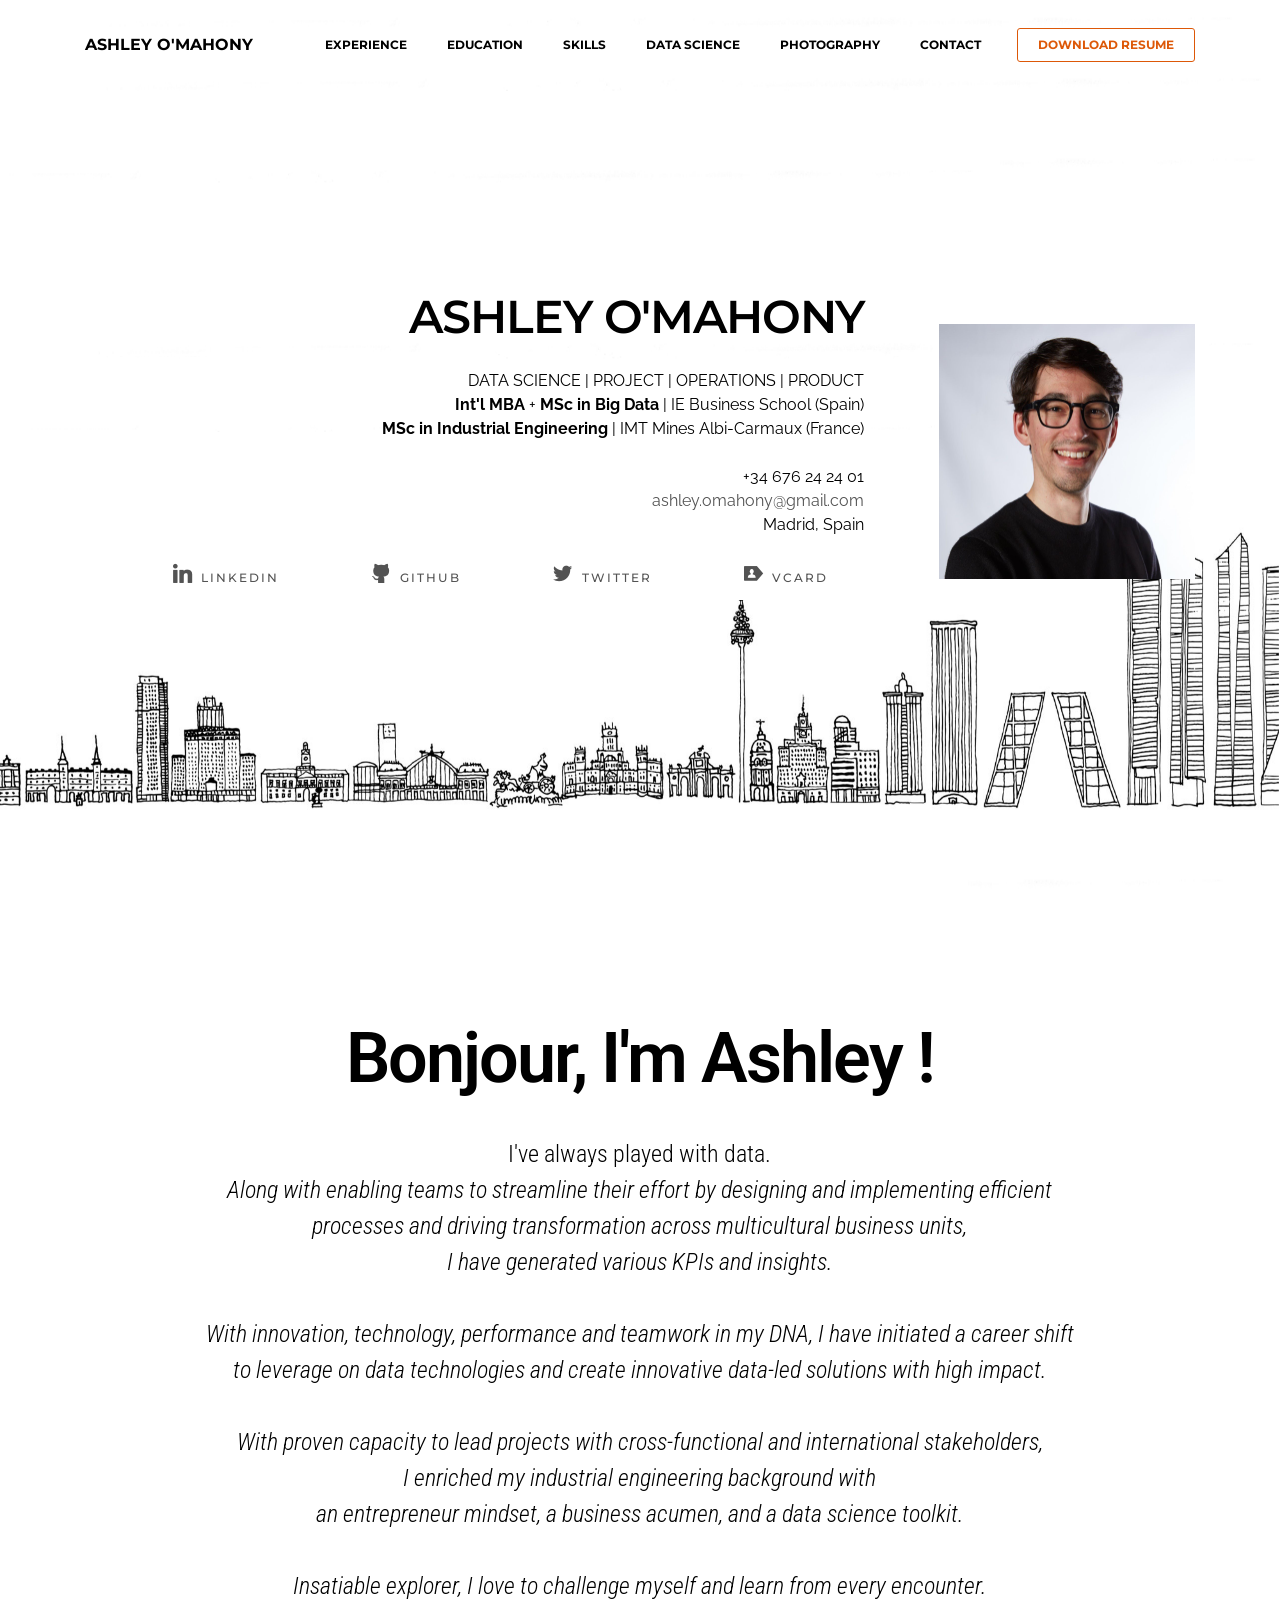
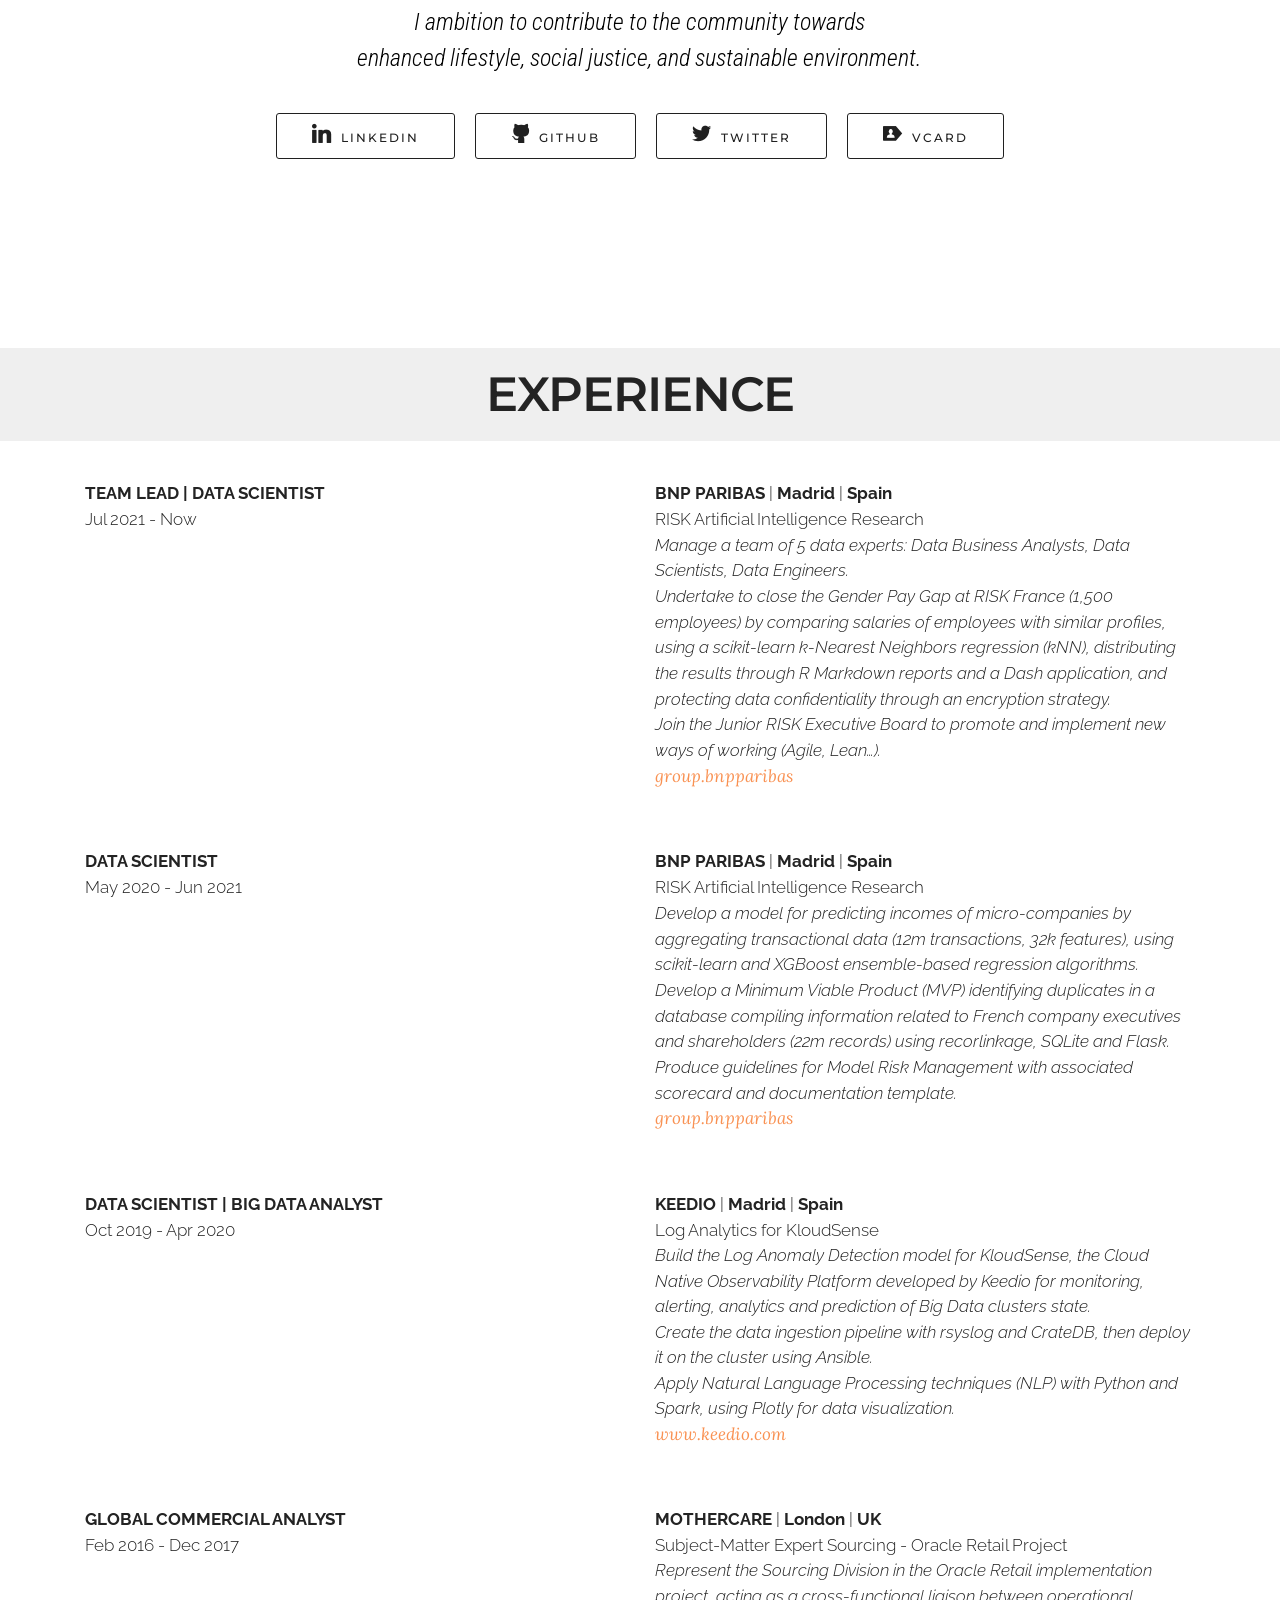
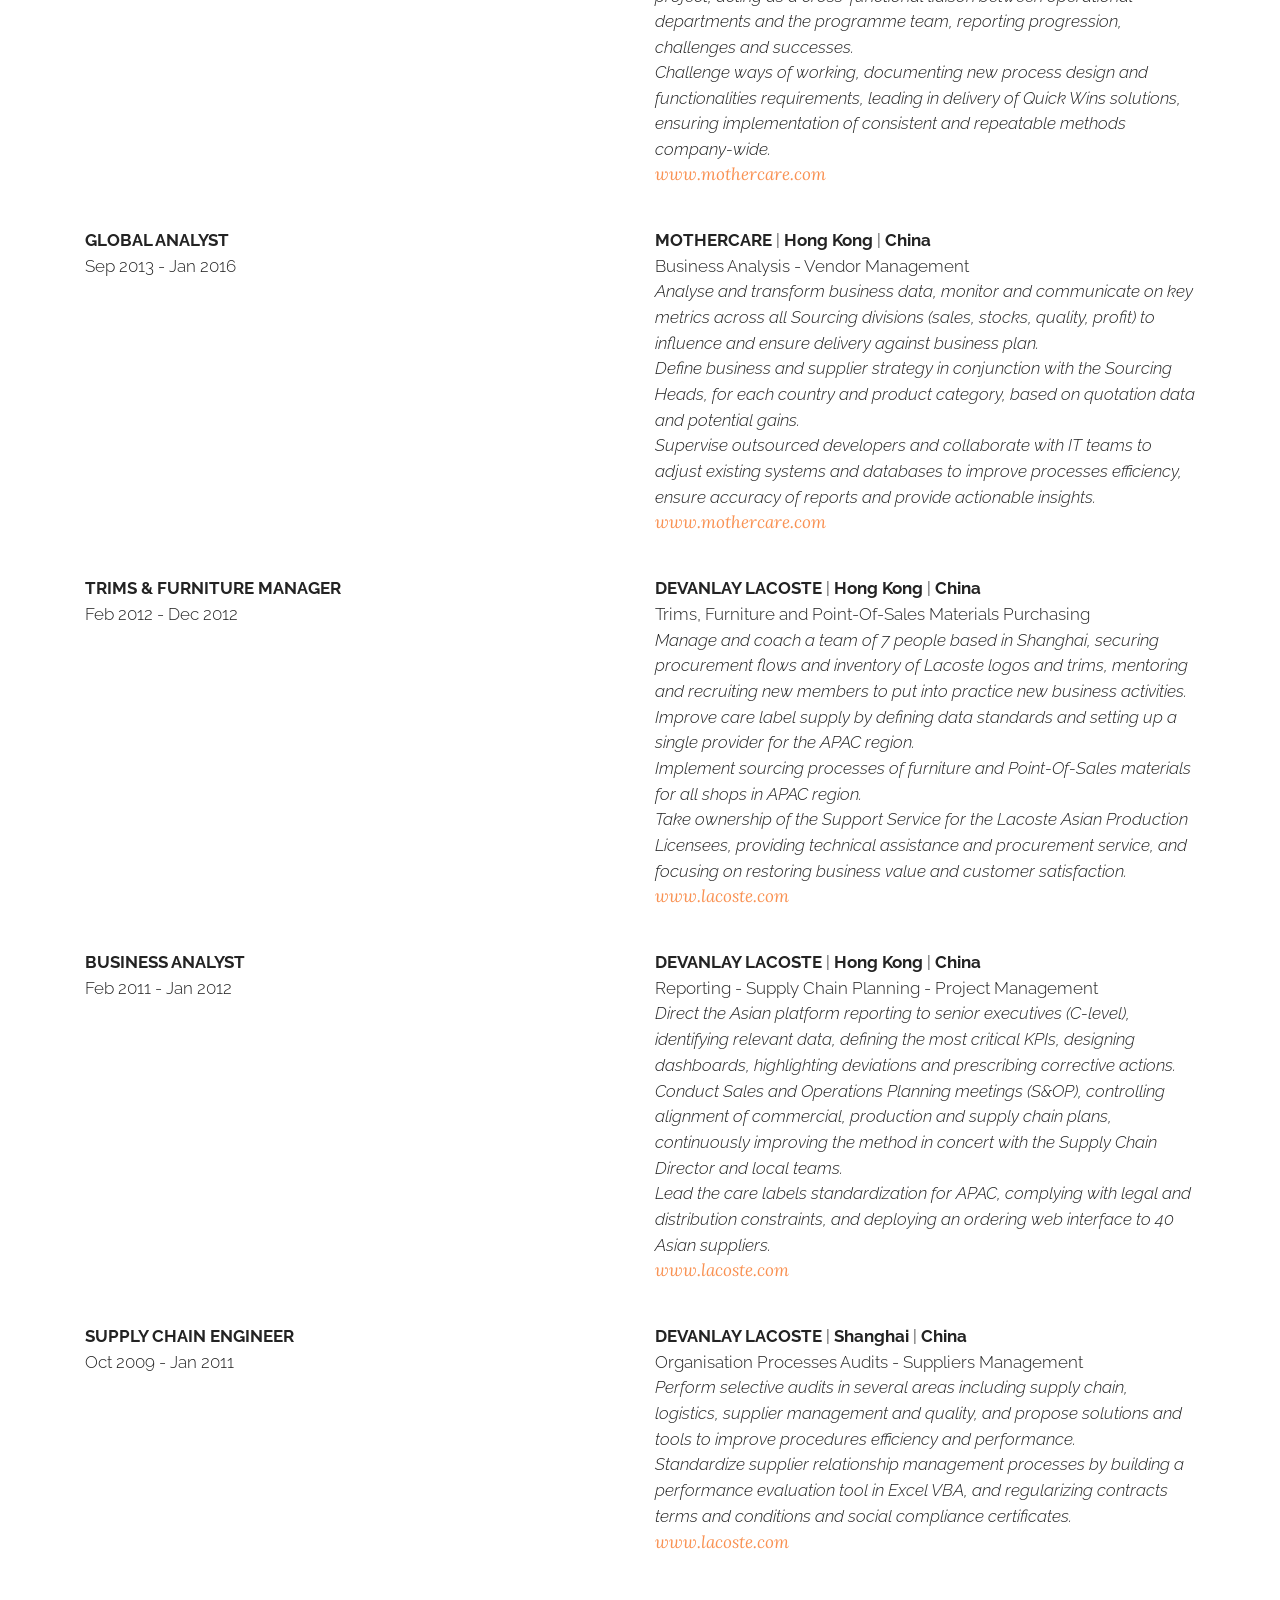
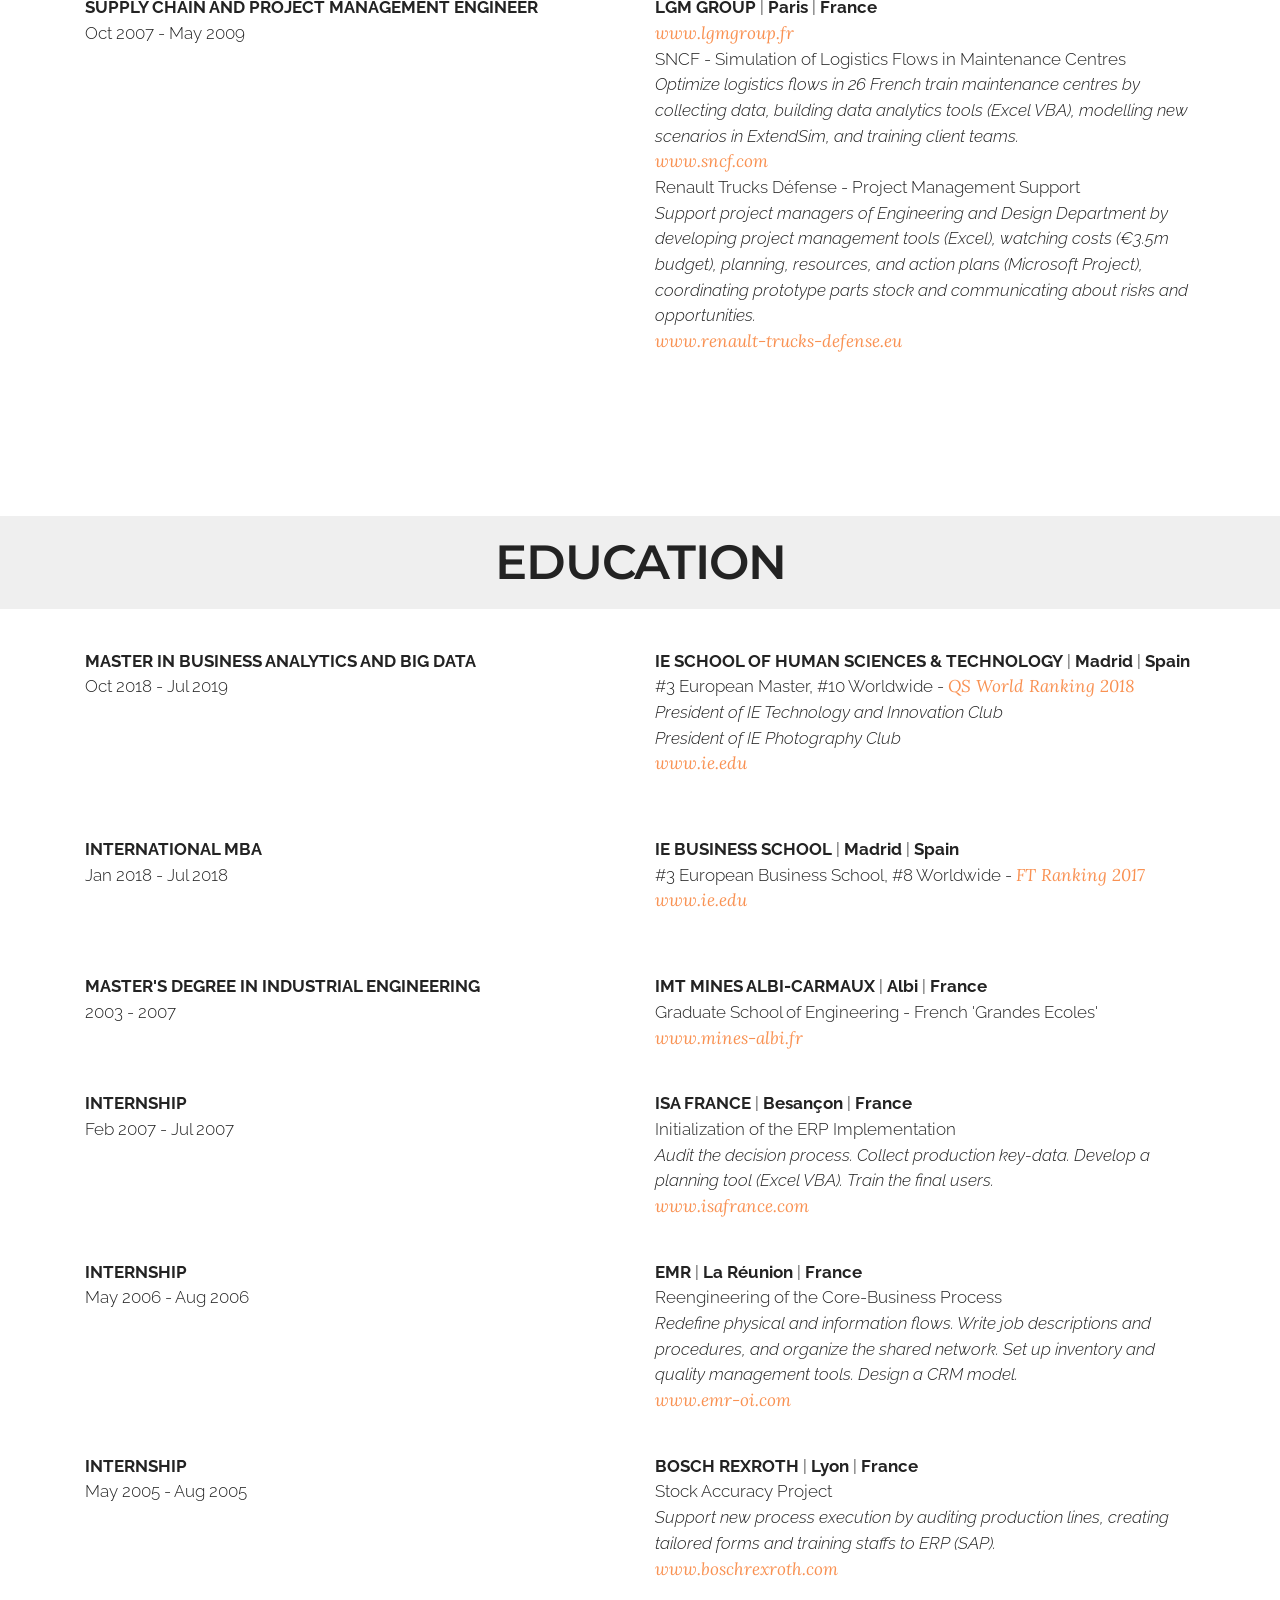
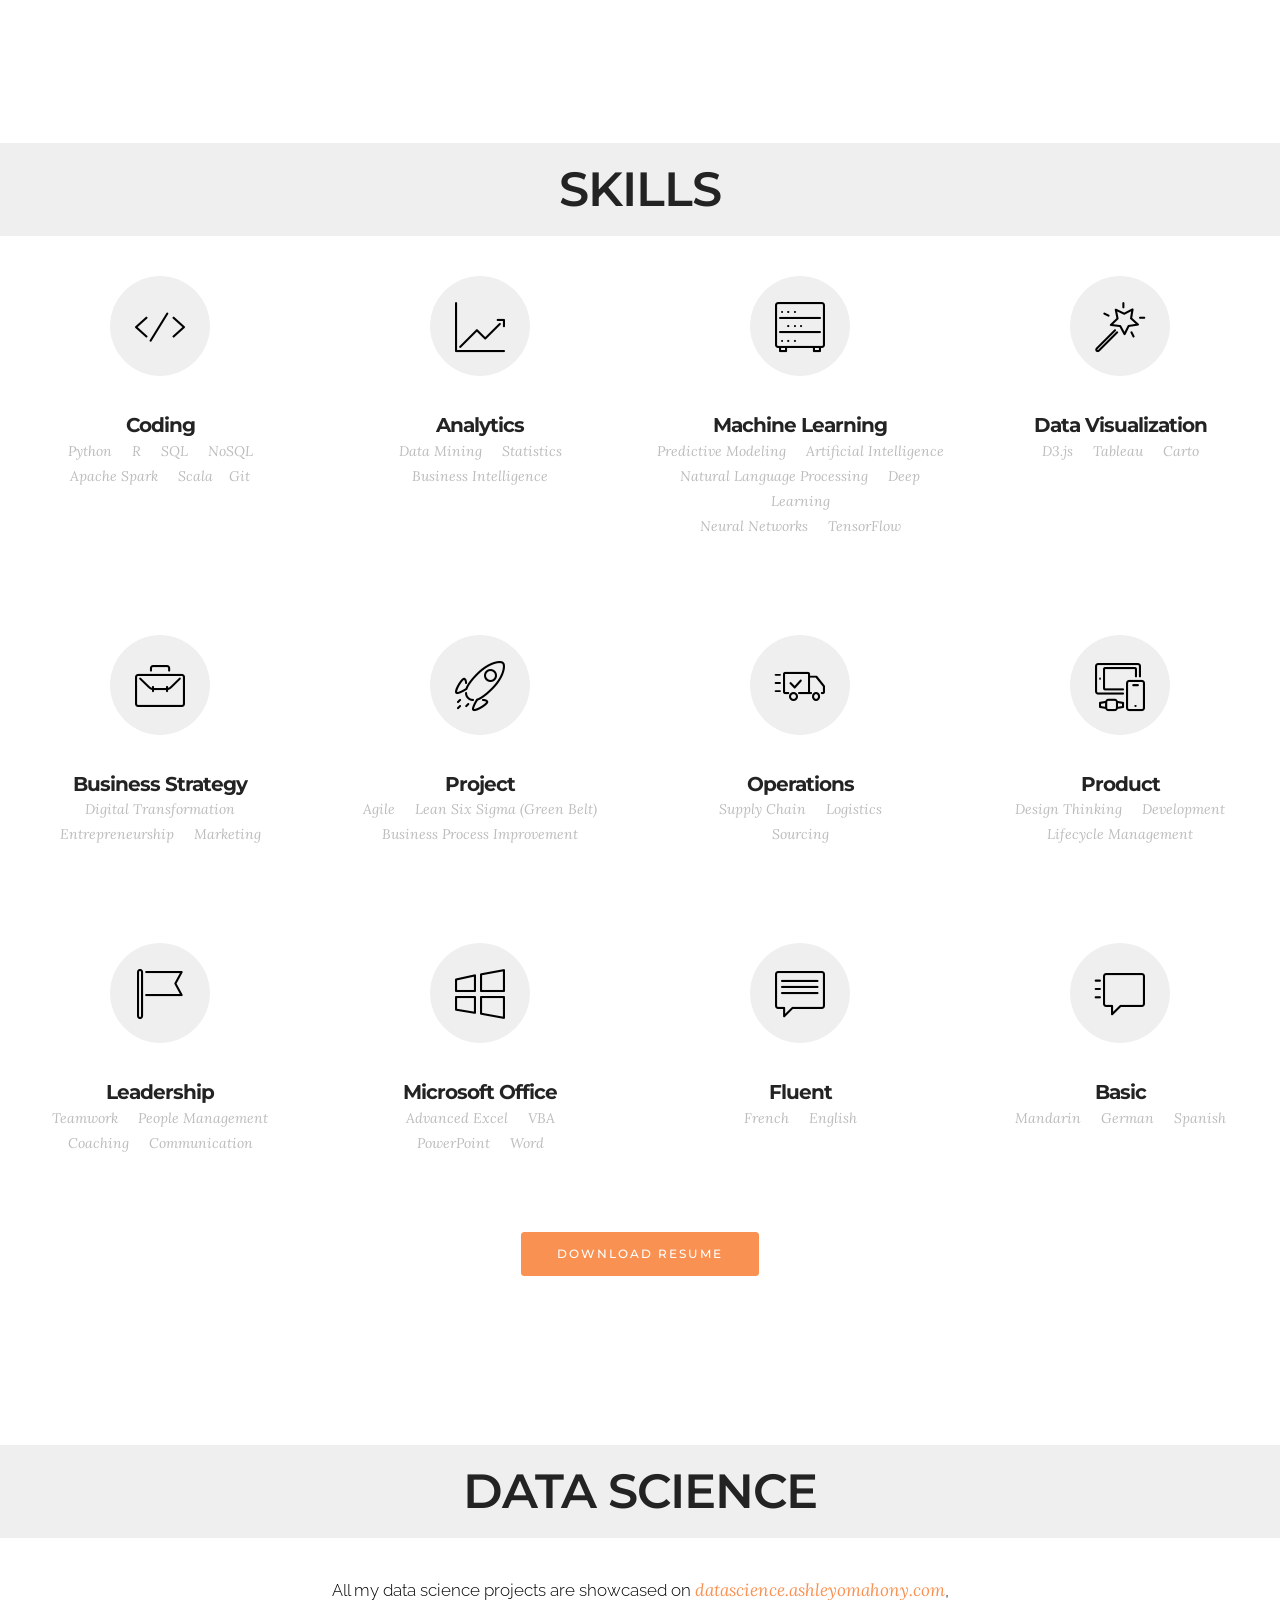
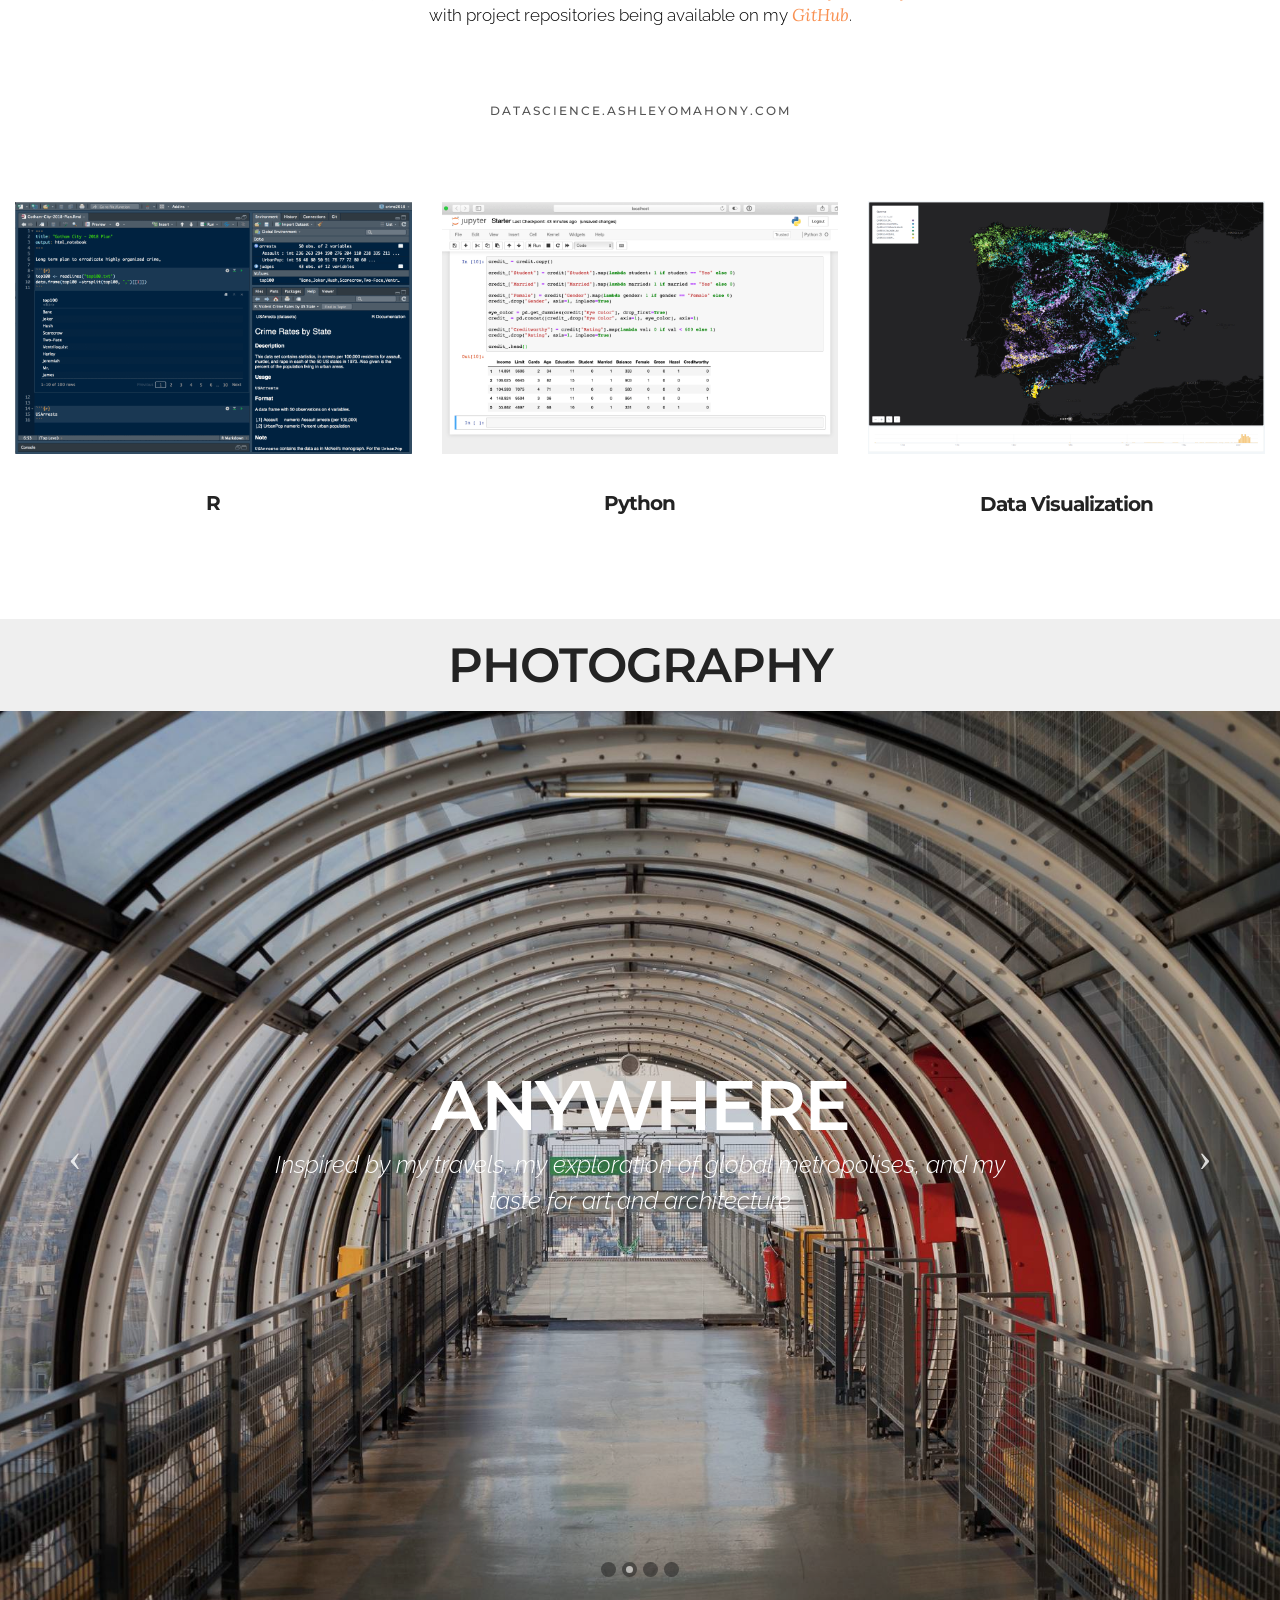
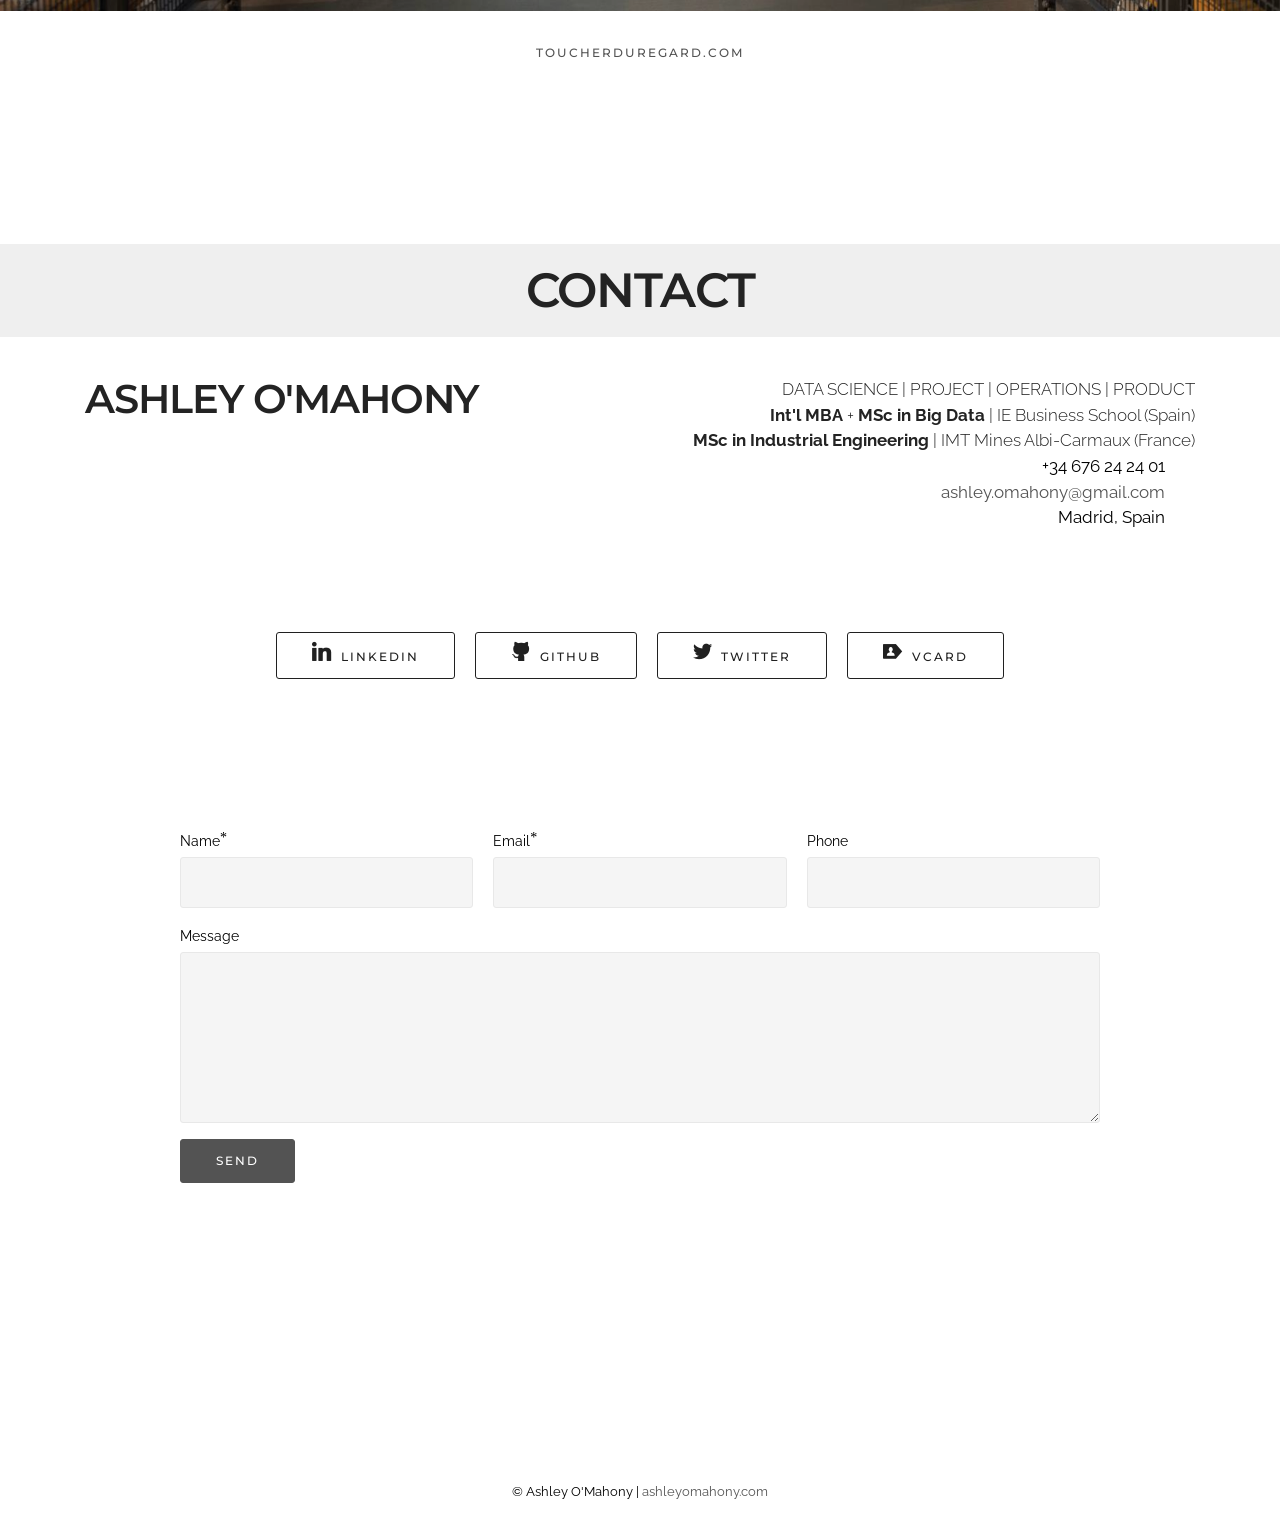
==== commit ef2eb0ab: "Added BNP Paribas" ====
--- a/index.html
+++ b/index.html
@@ -1,5 +1,5 @@
 <!DOCTYPE html>
-<html >
+<html  >
 <head>
   <!-- Site made with Mobirise Website Builder v4.9.7, https://mobirise.com -->
   <meta charset="UTF-8">
@@ -47,7 +47,7 @@
 <!-- /Google Analytics -->
 
 
-  <section id="menu-0" data-rv-view="0">
+  <section id="menu-0" data-rv-view="246">
 
     <nav class="navbar navbar-dropdown transparent navbar-fixed-top bg-color">
         <div class="container">
@@ -80,7 +80,7 @@
 
 </section>
 
-<section class="engine"></section><section class="mbr-section mbr-section-hero mbr-section-full header2 mbr-parallax-background mbr-after-navbar" id="header2-1" data-rv-view="4" style="background-image: url(assets/images/londondraw-1-2000x1521-copy-2000x1521.png);">
+<section class="engine"></section><section class="mbr-section mbr-section-hero mbr-section-full header2 mbr-parallax-background mbr-after-navbar" id="header2-1" data-rv-view="250" style="background-image: url(assets/images/londondraw-1-2000x1521-copy-2000x1521.png);">
 
     
 
@@ -99,7 +99,7 @@
                             <h3 class="mbr-section-title display-2">ASHLEY O'MAHONY</h3>
 
                             <div class="mbr-section-text">
-                                <p>DATA SCIENCE | PROJECT | OPERATIONS | PRODUCT<br>Int'l MBA + MSc in Big Data | IE Business School (Spain)<br>MSc in Industrial Engineering | IMT Mines Albi-Carmaux (France)<br><br>+34 676 24 24 01<br><a href="mailto:ashley.omahony@gmail.com" class="text-black">ashley.omahony@gmail.com</a><br>Madrid, Spain<br></p>
+                                <p>DATA SCIENCE | PROJECT | OPERATIONS | PRODUCT<br><strong>Int'l MBA</strong> + <strong>MSc in Big Data</strong> | IE Business School (Spain)<br><strong>MSc in Industrial Engineering</strong> | IMT Mines Albi-Carmaux (France)<br><br>+34 676 24 24 01<br><a href="mailto:ashley.omahony@gmail.com" class="text-black">ashley.omahony@gmail.com</a><br>Madrid, Spain<br></p>
                             </div>
 
                             <div class="mbr-section-btn"> <a class="btn btn-white" href="https://www.linkedin.com/in/ashleyomahony/" target="_blank"><span class="socicon socicon-linkedin mbr-iconfont mbr-iconfont-btn"></span>LINKEDIN</a> <a class="btn btn-white" href="http://github.com/ashomah" target="_blank"><span class="socicon socicon-github mbr-iconfont mbr-iconfont-btn"></span>GITHUB</a> <a class="btn btn-white" href="https://twitter.com/AshleyOMahony" target="_blank"><span class="socicon socicon-twitter mbr-iconfont mbr-iconfont-btn"></span>TWITTER</a>  <a class="btn btn-white" href="http://ashleyomahony.com/Ashley_OMahony.vcf" target="_blank"><span class="socicon socicon-persona mbr-iconfont mbr-iconfont-btn"></span>VCARD</a> </div>
@@ -120,7 +120,7 @@
 
 </section>
 
-<section class="mbr-section mbr-section-hero mbr-section-full" id="header1-a" data-rv-view="7" style="background-color: rgb(255, 255, 255);">
+<section class="mbr-section mbr-section-hero mbr-section-full" id="header1-a" data-rv-view="253" style="background-color: rgb(255, 255, 255);">
 
     
 
@@ -131,7 +131,7 @@
                 <div class="mbr-section col-md-10 col-md-offset-1 text-xs-center">
 
                     <h1 class="mbr-section-title display-1">Bonjour, I'm Ashley !</h1>
-                    <p class="mbr-section-lead lead"><br><span style="font-style: normal;">I've always played with data.</span><br>Along with enabling teams to streamline their effort by designing and implementing efficient processes and driving transformation across multicultural business units,<br>I have generated various KPIs and insights --- using Excel.<br><span style="font-style: normal;">I now have tremendously extended my skill set!<br></span><br>With innovation, technology, performance and teamwork in my DNA, I have initiated a career shift<br>to leverage on data technologies and create innovative data-led solutions with high impact.<br><br>With proven capacity to lead projects with cross-functional and international stakeholders,<br>I enriched my industrial engineering background with<br>an entrepreneur mindset, a business acumen, and a data science toolkit.<br><br>Insatiable explorer, I love to challenge myself and learn from every encounter.<br>I ambition to contribute to the community towards<br>enhanced lifestyle, social justice, and sustainable environment.<br></p>
+                    <p class="mbr-section-lead lead"><br><span style="font-style: normal;">I've always played with data.</span><br>Along with enabling teams to streamline their effort by designing and implementing efficient processes and driving transformation across multicultural business units,<br>I have generated various KPIs and insights.<br><br>With innovation, technology, performance and teamwork in my DNA, I have initiated a career shift<br>to leverage on data technologies and create innovative data-led solutions with high impact.<br><br>With proven capacity to lead projects with cross-functional and international stakeholders,<br>I enriched my industrial engineering background with<br>an entrepreneur mindset, a business acumen, and a data science toolkit.<br><br>Insatiable explorer, I love to challenge myself and learn from every encounter.<br>I ambition to contribute to the community towards<br>enhanced lifestyle, social justice, and sustainable environment.<br></p>
                     <div class="mbr-section-btn">  <a class="btn btn-lg btn-black-outline btn-black" href="https://www.linkedin.com/in/ashleyomahony" target="_blank"><span class="socicon socicon-linkedin mbr-iconfont mbr-iconfont-btn"></span>LINKEDIN</a> <a class="btn btn-lg btn-black-outline btn-black" href="http://github.com/ashomah" target="_blank"><span class="socicon socicon-github mbr-iconfont mbr-iconfont-btn"></span>GITHUB</a> <a class="btn btn-lg btn-black-outline btn-black" href="https://twitter.com/AshleyOMahony" target="_blank"><span class="socicon socicon-twitter mbr-iconfont mbr-iconfont-btn"></span>TWITTER</a> <a class="btn btn-lg btn-black-outline btn-black" href="http://ashleyomahony.com/Ashley_OMahony.vcf" target="_blank"><span class="socicon socicon-persona mbr-iconfont mbr-iconfont-btn"></span>VCARD</a>   </div>
                 </div>
             </div>
@@ -142,7 +142,7 @@
 
 </section>
 
-<section class="mbr-section mbr-section__container article" id="header3-11" data-rv-view="10" style="background-color: rgb(255, 255, 255); padding-top: 20px; padding-bottom: 40px;">
+<section class="mbr-section mbr-section__container article" id="header3-11" data-rv-view="256" style="background-color: rgb(255, 255, 255); padding-top: 20px; padding-bottom: 40px;">
     <div class="container">
         <div class="row">
             <div class="col-xs-12">
@@ -153,7 +153,7 @@
     </div>
 </section>
 
-<section class="mbr-section mbr-section__container article" id="header3-g" data-rv-view="12" style="background-color: rgb(239, 239, 239); padding-top: 20px; padding-bottom: 20px;">
+<section class="mbr-section mbr-section__container article" id="header3-g" data-rv-view="258" style="background-color: rgb(239, 239, 239); padding-top: 20px; padding-bottom: 20px;">
     <div class="container">
         <div class="row">
             <div class="col-xs-12">
@@ -164,86 +164,106 @@
     </div>
 </section>
 
-<section class="mbr-section article mbr-section__container" id="content6-2t" data-rv-view="119" style="background-color: rgb(255, 255, 255); padding-top: 40px; padding-bottom: 20px;">
-
-    <div class="container">
-        <div class="row">
-            <div class="col-xs-12 col-md-6 lead"><p><strong>DATA SCIENTIST | BIG DATA ANALYST</strong></p><p><span style="font-size: 1.07rem; line-height: 1.5;">Oct 2019 - Now</span><br></p></div>
-            <div class="col-xs-12 col-md-6 lead"><p><strong>KEEDIO</strong> | <strong>Madrid</strong> | <strong>Spain</strong></p><p><span style="font-size: 1.07rem; line-height: 1.5;">Log Analytics for KloudSense</span><br></p><p><em>Build the Log Anomaly Detection model for KloudSense, the Cloud Native Observability Platform developed by Keedio for monitoring, alerting, analytics and prediction of Big Data clusters state. Currently supporting DC/OS clusters powered by Apache Mesos (by D2IQ). Support of Cloudera clusters in future releases.</em></p><p><em><a href="http://www.keedio.com" target="_blank">www.keedio.com</a></em><br></p></div>
-        </div>
-    </div>
-
-</section>
-
-<section class="mbr-section article mbr-section__container" id="content6-j" data-rv-view="14" style="background-color: rgb(255, 255, 255); padding-top: 40px; padding-bottom: 20px;">
+<section class="mbr-section article mbr-section__container" id="content6-2v" data-rv-view="369" style="background-color: rgb(255, 255, 255); padding-top: 40px; padding-bottom: 20px;">
+
+    <div class="container">
+        <div class="row">
+            <div class="col-xs-12 col-md-6 lead"><p><strong>TEAM LEAD | DATA SCIENTIST</strong></p><p><span style="font-size: 1.07rem; line-height: 1.5;">Jul 2021 - Now</span><br></p></div>
+            <div class="col-xs-12 col-md-6 lead"><p><strong>BNP PARIBAS</strong> | <strong>Madrid</strong> | <strong>Spain</strong></p><p><span style="font-size: 1.07rem; line-height: 1.5;">RISK Artificial Intelligence Research</span><br></p><p><em>Manage a team of 5 data experts: Data Business Analysts, Data Scientists, Data Engineers.</em></p><p><em>Undertake to close the Gender Pay Gap at RISK France (1,500 employees) by comparing salaries of employees with similar profiles, using a scikit-learn k-Nearest Neighbors regression (kNN), distributing the results through R Markdown reports and a Dash application, and protecting data confidentiality through an encryption strategy.</em></p><p><em>Join the Junior RISK Executive Board to promote and implement new ways of working (Agile, Lean…).</em><br></p><p><em><a href="http://www.keedio.com" target="_blank">group.bnpparibas</a></em><br></p></div>
+        </div>
+    </div>
+
+</section>
+
+<section class="mbr-section article mbr-section__container" id="content6-2u" data-rv-view="260" style="background-color: rgb(255, 255, 255); padding-top: 40px; padding-bottom: 20px;">
+
+    <div class="container">
+        <div class="row">
+            <div class="col-xs-12 col-md-6 lead"><p><strong>DATA SCIENTIST</strong></p><p><span style="font-size: 1.07rem; line-height: 1.5;">May 2020 - Jun 2021</span><br></p></div>
+            <div class="col-xs-12 col-md-6 lead"><p><strong>BNP PARIBAS</strong> | <strong>Madrid</strong> | <strong>Spain</strong></p><p><span style="font-size: 1.07rem; line-height: 1.5;">RISK Artificial Intelligence Research</span><br></p><p><em>Develop a model for predicting incomes of micro-companies by aggregating transactional data (12m transactions, 32k features), using scikit-learn and XGBoost ensemble-based regression algorithms.</em></p><p><em>Develop a Minimum Viable Product (MVP) identifying duplicates in a database compiling information related to French company executives and shareholders (22m records) using recorlinkage, SQLite and Flask.</em></p><p><em>Produce guidelines for Model Risk Management with associated scorecard and documentation template.</em></p><p><em><a href="http://www.keedio.com" target="_blank">group.bnpparibas</a></em><br></p></div>
+        </div>
+    </div>
+
+</section>
+
+<section class="mbr-section article mbr-section__container" id="content6-2t" data-rv-view="262" style="background-color: rgb(255, 255, 255); padding-top: 40px; padding-bottom: 20px;">
+
+    <div class="container">
+        <div class="row">
+            <div class="col-xs-12 col-md-6 lead"><p><strong>DATA SCIENTIST | BIG DATA ANALYST</strong></p><p><span style="font-size: 1.07rem; line-height: 1.5;">Oct 2019 - Apr 2020</span><br></p></div>
+            <div class="col-xs-12 col-md-6 lead"><p><strong>KEEDIO</strong> | <strong>Madrid</strong> | <strong>Spain</strong></p><p><span style="font-size: 1.07rem; line-height: 1.5;">Log Analytics for KloudSense</span><br></p><p><em>Build the Log Anomaly Detection model for KloudSense, the Cloud Native Observability Platform developed by Keedio for monitoring, alerting, analytics and prediction of Big Data clusters state.</em></p><p><em>Create the data ingestion pipeline with rsyslog and CrateDB, then deploy it on the cluster using Ansible.</em></p><p><em>Apply Natural Language Processing techniques (NLP) with Python and Spark, using Plotly for data visualization.</em></p><p><em><a href="http://www.keedio.com" target="_blank">www.keedio.com</a></em><br></p></div>
+        </div>
+    </div>
+
+</section>
+
+<section class="mbr-section article mbr-section__container" id="content6-j" data-rv-view="264" style="background-color: rgb(255, 255, 255); padding-top: 40px; padding-bottom: 20px;">
 
     <div class="container">
         <div class="row">
             <div class="col-xs-12 col-md-6 lead"><p><strong>GLOBAL COMMERCIAL ANALYST</strong></p><p><span style="font-size: 1.07rem; line-height: 1.5;">Feb 2016 - Dec 2017</span><br></p></div>
-            <div class="col-xs-12 col-md-6 lead"><p><strong>MOTHERCARE</strong> | <strong>London</strong> | <strong>UK</strong></p><p><span style="font-size: 1.07rem; line-height: 1.5;">Subject-Matter Expert Sourcing&nbsp;-&nbsp;Oracle Retail Project</span><br></p><p><em>Represent the Sourcing Division in the Oracle Retail implementation project, acting as a liaison between programme design team, business and technical functions.
-</em></p><p><em>Document process design and functionalities requirements, leading in delivery of Quick Wins solutions, ensuring implementation of standardized and consistent ways of working.
-</em></p><p><em><a href="http://www.mothercare.com" target="_blank">www.mothercare.com</a></em><br></p></div>
-        </div>
-    </div>
-
-</section>
-
-<section class="mbr-section article mbr-section__container" id="content6-n" data-rv-view="16" style="background-color: rgb(255, 255, 255); padding-top: 20px; padding-bottom: 20px;">
+            <div class="col-xs-12 col-md-6 lead"><p><strong>MOTHERCARE</strong> | <strong>London</strong> | <strong>UK</strong></p><p><span style="font-size: 1.07rem; line-height: 1.5;">Subject-Matter Expert Sourcing&nbsp;-&nbsp;Oracle Retail Project</span><br></p><p><em>Represent the Sourcing Division in the Oracle Retail implementation project, acting as a cross-functional liaison between operational departments and the programme team, reporting progression, challenges and successes.</em></p><p><em>Challenge ways of working, documenting new process design and functionalities requirements, leading in delivery of Quick Wins solutions, ensuring implementation of consistent and repeatable methods company-wide.</em></p><p><em><a href="http://www.mothercare.com" target="_blank">www.mothercare.com</a></em><br></p></div>
+        </div>
+    </div>
+
+</section>
+
+<section class="mbr-section article mbr-section__container" id="content6-n" data-rv-view="266" style="background-color: rgb(255, 255, 255); padding-top: 20px; padding-bottom: 20px;">
 
     <div class="container">
         <div class="row">
             <div class="col-xs-12 col-md-6 lead"><p><strong>GLOBAL ANALYST</strong></p><p><span style="font-size: 1.07rem; line-height: 1.5;">Sep 2013 - Jan 2016</span><br></p></div>
-            <div class="col-xs-12 col-md-6 lead"><p><strong>MOTHERCARE</strong> | <strong>Hong Kong</strong>&nbsp;| <strong>China</strong></p><p><span style="font-size: 1.07rem; line-height: 1.5;">Business Analysis - Vendor Management</span></p><p><em>Review and report business KPI to emphasize key business drivers, financial impact of strategic initiatives and competitor information.</em><br></p><p><em>Work with IT teams on existing systems and databases to improve efficiency and accuracy of reports. Help to define and monitor the supplier strategy for each country and each product category.</em><br></p><p><em><a href="http://www.mothercare.com" target="_blank">www.mothercare.com</a></em></p></div>
-        </div>
-    </div>
-
-</section>
-
-<section class="mbr-section article mbr-section__container" id="content6-r" data-rv-view="18" style="background-color: rgb(255, 255, 255); padding-top: 20px; padding-bottom: 20px;">
+            <div class="col-xs-12 col-md-6 lead"><p><strong>MOTHERCARE</strong> | <strong>Hong Kong</strong>&nbsp;| <strong>China</strong></p><p><span style="font-size: 1.07rem; line-height: 1.5;">Business Analysis - Vendor Management</span></p><p><em>Analyse and transform business data, monitor and communicate on key metrics across all Sourcing divisions (sales, stocks, quality, profit) to influence and ensure delivery against business plan.</em></p><p><em>Define business and supplier strategy in conjunction with the Sourcing Heads, for each country and product category, based on quotation data and potential gains.</em></p><p><em>Supervise outsourced developers and collaborate with IT teams to adjust existing systems and databases to improve processes efficiency, ensure accuracy of reports and provide actionable insights.</em></p><p><em><a href="http://www.mothercare.com" target="_blank">www.mothercare.com</a></em><br></p></div>
+        </div>
+    </div>
+
+</section>
+
+<section class="mbr-section article mbr-section__container" id="content6-r" data-rv-view="268" style="background-color: rgb(255, 255, 255); padding-top: 20px; padding-bottom: 20px;">
 
     <div class="container">
         <div class="row">
             <div class="col-xs-12 col-md-6 lead"><p><span style="font-size: 1.07rem; line-height: 1.5;"><strong>TRIMS &amp; FURNITURE MANAGER</strong></span></p><p><span style="font-size: 1.07rem; line-height: 1.5;">Feb 2012 - Dec 2012</span><br></p></div>
-            <div class="col-xs-12 col-md-6 lead"><p><strong>DEVANLAY LACOSTE</strong> | <strong>Hong Kong</strong>&nbsp;| <strong>China</strong></p><p><span style="font-size: 1.07rem; line-height: 1.5;">Team of 7 people, located in Shanghai</span></p><p><span style="font-size: 1.07rem; line-height: 1.5;">Trims, Furniture and Point-Of-Sales Materials Purchasing</span></p><p><em>Secure procurement flows and inventory of the Lacoste’s logos.</em></p><p><em>Implement a unique labelling service provider for the region.</em></p><p><em>Extend the suppliers panel and ensure the compliance of furniture and POS sales with Lacoste’s standards.</em></p><p><em>Develop a Support Service for the Lacoste Asian Production Licensees.</em></p><p><a href="http://www.lacoste.com/" target="_blank">www.lacoste.com</a><em><a href="http://www.mothercare.com" target="_blank"></a></em><br></p></div>
-        </div>
-    </div>
-
-</section>
-
-<section class="mbr-section article mbr-section__container" id="content6-s" data-rv-view="20" style="background-color: rgb(255, 255, 255); padding-top: 20px; padding-bottom: 20px;">
+            <div class="col-xs-12 col-md-6 lead"><p><strong>DEVANLAY LACOSTE</strong> | <strong>Hong Kong</strong>&nbsp;| <strong>China</strong></p><p><span style="font-size: 1.07rem;">Trims, Furniture and Point-Of-Sales Materials Purchasing</span><br></p><p><em>Manage and coach a team of 7 people based in Shanghai, securing procurement flows and inventory of Lacoste logos and trims, mentoring and recruiting new members to put into practice new business activities.</em></p><p><em>Improve care label supply by defining data standards and setting up a single provider for the APAC region.</em></p><p><em>Implement sourcing processes of furniture and Point-Of-Sales materials for all shops in APAC region.</em></p><p><em>Take ownership of the Support Service for the Lacoste Asian Production Licensees, providing technical assistance and procurement service, and focusing on restoring business value and customer satisfaction.</em></p><p><a href="http://www.lacoste.com/" target="_blank" style="font-size: 1.07rem; background-color: rgb(255, 255, 255);">www.lacoste.com</a><br></p></div>
+        </div>
+    </div>
+
+</section>
+
+<section class="mbr-section article mbr-section__container" id="content6-s" data-rv-view="270" style="background-color: rgb(255, 255, 255); padding-top: 20px; padding-bottom: 20px;">
 
     <div class="container">
         <div class="row">
             <div class="col-xs-12 col-md-6 lead"><p><span style="font-size: 1.07rem; line-height: 1.5;"><strong>BUSINESS ANALYST</strong></span></p><p><span style="font-size: 1.07rem; line-height: 1.5;">Feb 2011 - Jan 2012</span><br></p></div>
-            <div class="col-xs-12 col-md-6 lead"><p><strong>DEVANLAY LACOSTE</strong> | <strong>Hong Kong</strong>&nbsp;| <strong>China</strong></p><p><span style="font-size: 1.07rem; line-height: 1.5;">Reporting - Supply Chain&nbsp;Planning -&nbsp;Project Management</span></p><p><em>Reengineer the delivery KPI and dashboards. Conduct Sales and Operations Planning (S&amp;OP) meetings.</em></p><p><em>Lead the Labels Standardization Project for Asia area, complying with legal and distribution constraints.</em></p><p><em>Deploy an ordering web interface to 40 Asian suppliers.</em></p><p><a href="http://www.lacoste.com/" target="_blank" style="font-size: 1.07rem; background-color: rgb(255, 255, 255); line-height: 1.5;">www.lacoste.com</a><br></p></div>
-        </div>
-    </div>
-
-</section>
-
-<section class="mbr-section article mbr-section__container" id="content6-u" data-rv-view="22" style="background-color: rgb(255, 255, 255); padding-top: 20px; padding-bottom: 20px;">
+            <div class="col-xs-12 col-md-6 lead"><p><strong>DEVANLAY LACOSTE</strong> | <strong>Hong Kong</strong>&nbsp;| <strong>China</strong></p><p><span style="font-size: 1.07rem; line-height: 1.5;">Reporting - Supply Chain&nbsp;Planning -&nbsp;Project Management</span></p><p><em>Direct the Asian platform reporting to senior executives (C-level), identifying relevant data, defining the most critical KPIs, designing dashboards, highlighting deviations and prescribing corrective actions.</em></p><p><em>Conduct Sales and Operations Planning meetings (S&amp;OP), controlling alignment of commercial, production and supply chain plans, continuously improving the method in concert with the Supply Chain Director and local teams.</em></p><p><em>Lead the care labels standardization for APAC, complying with legal and distribution constraints, and deploying an ordering web interface to 40 Asian suppliers.</em></p><p><a href="http://www.lacoste.com/" target="_blank" style="font-size: 1.07rem; background-color: rgb(255, 255, 255); line-height: 1.5;">www.lacoste.com</a><br></p></div>
+        </div>
+    </div>
+
+</section>
+
+<section class="mbr-section article mbr-section__container" id="content6-u" data-rv-view="272" style="background-color: rgb(255, 255, 255); padding-top: 20px; padding-bottom: 20px;">
 
     <div class="container">
         <div class="row">
             <div class="col-xs-12 col-md-6 lead"><p><span style="font-size: 1.07rem; line-height: 1.5;"><strong>SUPPLY CHAIN ENGINEER</strong></span></p><p><span style="font-size: 1.07rem; line-height: 1.5;">Oct 2009 - Jan 2011</span><br></p></div>
-            <div class="col-xs-12 col-md-6 lead"><p><strong>DEVANLAY LACOSTE</strong> | <strong>Shanghai</strong>&nbsp;| <strong>China</strong></p><p><span style="font-size: 1.07rem; line-height: 1.5;">Organisation Processes Audits - Suppliers Management</span></p><p><em>Perform selective audits and improve procedures efficiency and performance in supply chain, logistics, supplier management and quality.</em></p><p><em>Implement the supplier qualification process and design a tool evaluating the suppliers’ performance.</em></p><p><em>Regularize suppliers’ contracts, and social and environmental compliance certificates.</em></p><p><a href="http://www.lacoste.com/" target="_blank" style="font-size: 1.07rem; background-color: rgb(255, 255, 255); line-height: 1.5;">www.lacoste.com</a><br></p></div>
-        </div>
-    </div>
-
-</section>
-
-<section class="mbr-section article mbr-section__container" id="content6-v" data-rv-view="24" style="background-color: rgb(255, 255, 255); padding-top: 20px; padding-bottom: 100px;">
-
-    <div class="container">
-        <div class="row">
-            <div class="col-xs-12 col-md-6 lead"><p><span style="font-size: 1.07rem; line-height: 1.5;"><strong>PROJECT ENGINEER</strong></span></p><p><span style="font-size: 1.07rem; line-height: 1.5;">Oct 2007 - May 2009</span><br></p></div>
-            <div class="col-xs-12 col-md-6 lead"><p><strong>LGM</strong> | <strong>Paris</strong>&nbsp;| <strong>France</strong></p><p><span style="font-size: 1.07rem; line-height: 1.5;"><a href="http://www.lgmgroup.fr" target="_blank">www.lgmgroup.fr</a></span><br></p><p><span style="font-size: 1.07rem; line-height: 1.5;">SNCF - Simulation of Logistics Flows in Maintenance Centres</span></p><p><em>Audit in 26 centres all over France.</em></p><p><em>Model and simulate new organizations scenario in ExtendSim to define an optimal solution.</em></p><p><a href="http://www.sncf.com" target="_blank">www.sncf.com</a><em></em></p><p>Renault Trucks Défense - Project Management Support</p><p><em>Develop and install project management tools (cost control, planning, technical issues follow-up).</em></p><p><em>Assist the project managers by monitoring the action plans and coordinating the prototype parts stock.</em></p><p><a href="http://www.renault-trucks-defense.eu" target="_blank">www.renault-trucks-defense.eu</a><a href="www.renault-trucks-defense.eu" target="_blank"></a></p></div>
-        </div>
-    </div>
-
-</section>
-
-<section class="mbr-section mbr-section__container article" id="header3-12" data-rv-view="26" style="background-color: rgb(255, 255, 255); padding-top: 20px; padding-bottom: 40px;">
+            <div class="col-xs-12 col-md-6 lead"><p><strong>DEVANLAY LACOSTE</strong> | <strong>Shanghai</strong>&nbsp;| <strong>China</strong></p><p><span style="font-size: 1.07rem; line-height: 1.5;">Organisation Processes Audits - Suppliers Management</span></p><p><em>Perform selective audits in several areas including supply chain, logistics, supplier management and quality, and propose solutions and tools to improve procedures efficiency and performance.</em></p><p><em>Standardize supplier relationship management processes by building a performance evaluation tool in Excel VBA, and regularizing contracts terms and conditions and social compliance certificates.</em></p><p><a href="http://www.lacoste.com/" target="_blank" style="font-size: 1.07rem; background-color: rgb(255, 255, 255); line-height: 1.5;">www.lacoste.com</a><br></p></div>
+        </div>
+    </div>
+
+</section>
+
+<section class="mbr-section article mbr-section__container" id="content6-v" data-rv-view="274" style="background-color: rgb(255, 255, 255); padding-top: 20px; padding-bottom: 100px;">
+
+    <div class="container">
+        <div class="row">
+            <div class="col-xs-12 col-md-6 lead"><p><span style="font-size: 1.07rem; line-height: 1.5;"><strong>SUPPLY CHAIN AND PROJECT MANAGEMENT ENGINEER</strong></span></p><p><span style="font-size: 1.07rem; line-height: 1.5;">Oct 2007 - May 2009</span><br></p></div>
+            <div class="col-xs-12 col-md-6 lead"><p><strong>LGM GROUP</strong> | <strong>Paris</strong>&nbsp;| <strong>France</strong></p><p><span style="font-size: 1.07rem; line-height: 1.5;"><a href="http://www.lgmgroup.fr" target="_blank">www.lgmgroup.fr</a></span><br></p><p><span style="font-size: 1.07rem; line-height: 1.5;">SNCF - Simulation of Logistics Flows in Maintenance Centres</span></p><p><em>Optimize logistics flows in 26 French train maintenance centres by collecting data, building data analytics tools (Excel VBA), modelling new scenarios in ExtendSim, and training client teams.</em></p><p><a href="http://www.sncf.com" target="_blank" style="font-size: 1.07rem; background-color: rgb(255, 255, 255);">www.sncf.com</a><br></p><p><em></em></p><p>Renault Trucks Défense - Project Management Support</p><p><em>Support project managers of Engineering and Design Department by developing project management tools (Excel), watching costs (€3.5m budget), planning, resources, and action plans (Microsoft Project), coordinating prototype parts stock and communicating about risks and opportunities.</em></p><p><a href="http://www.renault-trucks-defense.eu" target="_blank" style="font-size: 1.07rem; background-color: rgb(255, 255, 255);">www.renault-trucks-defense.eu</a><br></p><p><a href="www.renault-trucks-defense.eu" target="_blank"></a></p></div>
+        </div>
+    </div>
+
+</section>
+
+<section class="mbr-section mbr-section__container article" id="header3-12" data-rv-view="276" style="background-color: rgb(255, 255, 255); padding-top: 20px; padding-bottom: 40px;">
     <div class="container">
         <div class="row">
             <div class="col-xs-12">
@@ -254,7 +274,7 @@
     </div>
 </section>
 
-<section class="mbr-section mbr-section__container article" id="header3-w" data-rv-view="28" style="background-color: rgb(239, 239, 239); padding-top: 20px; padding-bottom: 20px;">
+<section class="mbr-section mbr-section__container article" id="header3-w" data-rv-view="278" style="background-color: rgb(239, 239, 239); padding-top: 20px; padding-bottom: 20px;">
     <div class="container">
         <div class="row">
             <div class="col-xs-12">
@@ -265,7 +285,7 @@
     </div>
 </section>
 
-<section class="mbr-section article mbr-section__container" id="content6-2d" data-rv-view="30" style="background-color: rgb(255, 255, 255); padding-top: 40px; padding-bottom: 20px;">
+<section class="mbr-section article mbr-section__container" id="content6-2d" data-rv-view="280" style="background-color: rgb(255, 255, 255); padding-top: 40px; padding-bottom: 20px;">
 
     <div class="container">
         <div class="row">
@@ -276,7 +296,7 @@
 
 </section>
 
-<section class="mbr-section article mbr-section__container" id="content6-2b" data-rv-view="32" style="background-color: rgb(255, 255, 255); padding-top: 40px; padding-bottom: 20px;">
+<section class="mbr-section article mbr-section__container" id="content6-2b" data-rv-view="282" style="background-color: rgb(255, 255, 255); padding-top: 40px; padding-bottom: 20px;">
 
     <div class="container">
         <div class="row">
@@ -287,7 +307,7 @@
 
 </section>
 
-<section class="mbr-section article mbr-section__container" id="content6-x" data-rv-view="34" style="background-color: rgb(255, 255, 255); padding-top: 40px; padding-bottom: 20px;">
+<section class="mbr-section article mbr-section__container" id="content6-x" data-rv-view="284" style="background-color: rgb(255, 255, 255); padding-top: 40px; padding-bottom: 20px;">
 
     <div class="container">
         <div class="row">
@@ -298,7 +318,7 @@
 
 </section>
 
-<section class="mbr-section article mbr-section__container" id="content6-y" data-rv-view="36" style="background-color: rgb(255, 255, 255); padding-top: 20px; padding-bottom: 20px;">
+<section class="mbr-section article mbr-section__container" id="content6-y" data-rv-view="286" style="background-color: rgb(255, 255, 255); padding-top: 20px; padding-bottom: 20px;">
 
     <div class="container">
         <div class="row">
@@ -309,7 +329,7 @@
 
 </section>
 
-<section class="mbr-section article mbr-section__container" id="content6-z" data-rv-view="38" style="background-color: rgb(255, 255, 255); padding-top: 20px; padding-bottom: 20px;">
+<section class="mbr-section article mbr-section__container" id="content6-z" data-rv-view="288" style="background-color: rgb(255, 255, 255); padding-top: 20px; padding-bottom: 20px;">
 
     <div class="container">
         <div class="row">
@@ -320,7 +340,7 @@
 
 </section>
 
-<section class="mbr-section article mbr-section__container" id="content6-10" data-rv-view="40" style="background-color: rgb(255, 255, 255); padding-top: 20px; padding-bottom: 100px;">
+<section class="mbr-section article mbr-section__container" id="content6-10" data-rv-view="290" style="background-color: rgb(255, 255, 255); padding-top: 20px; padding-bottom: 100px;">
 
     <div class="container">
         <div class="row">
@@ -331,7 +351,7 @@
 
 </section>
 
-<section class="mbr-section mbr-section__container article" id="header3-13" data-rv-view="42" style="background-color: rgb(255, 255, 255); padding-top: 20px; padding-bottom: 40px;">
+<section class="mbr-section mbr-section__container article" id="header3-13" data-rv-view="292" style="background-color: rgb(255, 255, 255); padding-top: 20px; padding-bottom: 40px;">
     <div class="container">
         <div class="row">
             <div class="col-xs-12">
@@ -342,7 +362,7 @@
     </div>
 </section>
 
-<section class="mbr-section mbr-section__container article" id="header3-14" data-rv-view="44" style="background-color: rgb(239, 239, 239); padding-top: 20px; padding-bottom: 20px;">
+<section class="mbr-section mbr-section__container article" id="header3-14" data-rv-view="294" style="background-color: rgb(239, 239, 239); padding-top: 20px; padding-bottom: 20px;">
     <div class="container">
         <div class="row">
             <div class="col-xs-12">
@@ -353,7 +373,7 @@
     </div>
 </section>
 
-<section class="mbr-cards mbr-section mbr-section-nopadding" id="features4-2f" data-rv-view="46" style="background-color: rgb(255, 255, 255);">
+<section class="mbr-cards mbr-section mbr-section-nopadding" id="features4-2f" data-rv-view="296" style="background-color: rgb(255, 255, 255);">
 
     
 
@@ -415,7 +435,7 @@
     </div>
 </section>
 
-<section class="mbr-cards mbr-section mbr-section-nopadding" id="features4-18" data-rv-view="49" style="background-color: rgb(255, 255, 255);">
+<section class="mbr-cards mbr-section mbr-section-nopadding" id="features4-18" data-rv-view="299" style="background-color: rgb(255, 255, 255);">
 
     
 
@@ -477,7 +497,7 @@
     </div>
 </section>
 
-<section class="mbr-cards mbr-section mbr-section-nopadding" id="features4-2g" data-rv-view="52" style="background-color: rgb(255, 255, 255);">
+<section class="mbr-cards mbr-section mbr-section-nopadding" id="features4-2g" data-rv-view="302" style="background-color: rgb(255, 255, 255);">
 
     
 
@@ -539,7 +559,7 @@
     </div>
 </section>
 
-<section class="mbr-section mbr-section__container" id="buttons1-1a" data-rv-view="55" style="background-color: rgb(255, 255, 255); padding-top: 20px; padding-bottom: 100px;">
+<section class="mbr-section mbr-section__container" id="buttons1-1a" data-rv-view="305" style="background-color: rgb(255, 255, 255); padding-top: 20px; padding-bottom: 100px;">
 
     <div class="container">
         <div class="row">
@@ -551,7 +571,7 @@
 
 </section>
 
-<section class="mbr-section mbr-section__container article" id="header3-2i" data-rv-view="57" style="background-color: rgb(255, 255, 255); padding-top: 20px; padding-bottom: 40px;">
+<section class="mbr-section mbr-section__container article" id="header3-2i" data-rv-view="307" style="background-color: rgb(255, 255, 255); padding-top: 20px; padding-bottom: 40px;">
     <div class="container">
         <div class="row">
             <div class="col-xs-12">
@@ -562,7 +582,7 @@
     </div>
 </section>
 
-<section class="mbr-section mbr-section__container article" id="header3-2j" data-rv-view="59" style="background-color: rgb(239, 239, 239); padding-top: 20px; padding-bottom: 20px;">
+<section class="mbr-section mbr-section__container article" id="header3-2j" data-rv-view="309" style="background-color: rgb(239, 239, 239); padding-top: 20px; padding-bottom: 20px;">
     <div class="container">
         <div class="row">
             <div class="col-xs-12">
@@ -573,7 +593,7 @@
     </div>
 </section>
 
-<section class="mbr-section article" id="msg-box3-2r" data-rv-view="61" style="background-color: rgb(255, 255, 255); padding-top: 40px; padding-bottom: 40px;">
+<section class="mbr-section article" id="msg-box3-2r" data-rv-view="311" style="background-color: rgb(255, 255, 255); padding-top: 40px; padding-bottom: 40px;">
 
     
     <div class="container">
@@ -588,7 +608,7 @@
 
 </section>
 
-<section class="mbr-section mbr-section__container" id="buttons1-2o" data-rv-view="64" style="background-color: rgb(255, 255, 255); padding-top: 20px; padding-bottom: 20px;">
+<section class="mbr-section mbr-section__container" id="buttons1-2o" data-rv-view="314" style="background-color: rgb(255, 255, 255); padding-top: 20px; padding-bottom: 20px;">
 
     <div class="container">
         <div class="row">
@@ -600,7 +620,7 @@
 
 </section>
 
-<section class="mbr-cards mbr-section mbr-section-nopadding" id="features3-2n" data-rv-view="66" style="background-color: rgb(255, 255, 255);">
+<section class="mbr-cards mbr-section mbr-section-nopadding" id="features3-2n" data-rv-view="316" style="background-color: rgb(255, 255, 255);">
 
     
 
@@ -650,7 +670,7 @@
     </div>
 </section>
 
-<section class="mbr-section mbr-section__container article" id="header3-1f" data-rv-view="69" style="background-color: rgb(255, 255, 255); padding-top: 20px; padding-bottom: 40px;">
+<section class="mbr-section mbr-section__container article" id="header3-1f" data-rv-view="319" style="background-color: rgb(255, 255, 255); padding-top: 20px; padding-bottom: 40px;">
     <div class="container">
         <div class="row">
             <div class="col-xs-12">
@@ -661,7 +681,7 @@
     </div>
 </section>
 
-<section class="mbr-section mbr-section__container article" id="header3-1g" data-rv-view="71" style="background-color: rgb(239, 239, 239); padding-top: 20px; padding-bottom: 20px;">
+<section class="mbr-section mbr-section__container article" id="header3-1g" data-rv-view="321" style="background-color: rgb(239, 239, 239); padding-top: 20px; padding-bottom: 20px;">
     <div class="container">
         <div class="row">
             <div class="col-xs-12">
@@ -672,7 +692,7 @@
     </div>
 </section>
 
-<section class="mbr-slider mbr-section mbr-section__container carousel slide mbr-section-nopadding" data-ride="carousel" data-keyboard="false" data-wrap="true" data-pause="false" data-interval="3000" id="slider3-1i" data-rv-view="73">
+<section class="mbr-slider mbr-section mbr-section__container carousel slide mbr-section-nopadding" data-ride="carousel" data-keyboard="false" data-wrap="true" data-pause="false" data-interval="3000" id="slider3-1i" data-rv-view="323">
     <div>
         <div>
             <div>
@@ -756,7 +776,7 @@
     </div>
 </section>
 
-<section class="mbr-section mbr-section__container" id="buttons1-1o" data-rv-view="88" style="background-color: rgb(255, 255, 255); padding-top: 20px; padding-bottom: 100px;">
+<section class="mbr-section mbr-section__container" id="buttons1-1o" data-rv-view="338" style="background-color: rgb(255, 255, 255); padding-top: 20px; padding-bottom: 100px;">
 
     <div class="container">
         <div class="row">
@@ -768,7 +788,7 @@
 
 </section>
 
-<section class="mbr-section mbr-section__container article" id="header3-1p" data-rv-view="90" style="background-color: rgb(255, 255, 255); padding-top: 20px; padding-bottom: 40px;">
+<section class="mbr-section mbr-section__container article" id="header3-1p" data-rv-view="340" style="background-color: rgb(255, 255, 255); padding-top: 20px; padding-bottom: 40px;">
     <div class="container">
         <div class="row">
             <div class="col-xs-12">
@@ -779,7 +799,7 @@
     </div>
 </section>
 
-<section class="mbr-section mbr-section__container article" id="header3-1u" data-rv-view="92" style="background-color: rgb(239, 239, 239); padding-top: 20px; padding-bottom: 20px;">
+<section class="mbr-section mbr-section__container article" id="header3-1u" data-rv-view="342" style="background-color: rgb(239, 239, 239); padding-top: 20px; padding-bottom: 20px;">
     <div class="container">
         <div class="row">
             <div class="col-xs-12">
@@ -790,18 +810,18 @@
     </div>
 </section>
 
-<section class="mbr-section article mbr-section__container" id="content6-1x" data-rv-view="94" style="background-color: rgb(255, 255, 255); padding-top: 40px; padding-bottom: 0px;">
+<section class="mbr-section article mbr-section__container" id="content6-1x" data-rv-view="344" style="background-color: rgb(255, 255, 255); padding-top: 40px; padding-bottom: 0px;">
 
     <div class="container">
         <div class="row">
             <div class="col-xs-12 col-md-6 lead"><h2>ASHLEY O'MAHONY</h2></div>
-            <div class="col-xs-12 col-md-6 lead"><p><span style="font-size: 1.07rem;">DATA SCIENCE | PROJECT | OPERATIONS | PRODUCT</span></p><p>Int'l MBA + MSc in Big Data | IE Business School (Spain)</p><p>MSc in Industrial Engineering | IMT Mines Albi-Carmaux (France)</p></div>
-        </div>
-    </div>
-
-</section>
-
-<section class="mbr-section mbr-section-md-padding mbr-footer footer1" id="contacts1-22" data-rv-view="96" style="background-color: rgb(255, 255, 255); padding-top: 0px; padding-bottom: 0px;">
+            <div class="col-xs-12 col-md-6 lead"><p><span style="font-size: 1.07rem;">DATA SCIENCE | PROJECT | OPERATIONS | PRODUCT</span></p><p><strong>Int'l MBA</strong> + <strong>MSc in Big Data</strong> | IE Business School (Spain)</p><p><strong>MSc in Industrial Engineering</strong> | IMT Mines Albi-Carmaux (France)</p></div>
+        </div>
+    </div>
+
+</section>
+
+<section class="mbr-section mbr-section-md-padding mbr-footer footer1" id="contacts1-22" data-rv-view="346" style="background-color: rgb(255, 255, 255); padding-top: 0px; padding-bottom: 0px;">
     
     <div class="container">
         <div class="row">
@@ -823,7 +843,7 @@
     </div>
 </section>
 
-<section class="mbr-section mbr-section__container article" id="header3-24" data-rv-view="98" style="background-color: rgb(255, 255, 255); padding-top: 20px; padding-bottom: 40px;">
+<section class="mbr-section mbr-section__container article" id="header3-24" data-rv-view="348" style="background-color: rgb(255, 255, 255); padding-top: 20px; padding-bottom: 40px;">
     <div class="container">
         <div class="row">
             <div class="col-xs-12">
@@ -834,7 +854,7 @@
     </div>
 </section>
 
-<section class="mbr-section mbr-section__container" id="buttons1-1s" data-rv-view="100" style="background-color: rgb(255, 255, 255); padding-top: 40px; padding-bottom: 0px;">
+<section class="mbr-section mbr-section__container" id="buttons1-1s" data-rv-view="350" style="background-color: rgb(255, 255, 255); padding-top: 40px; padding-bottom: 0px;">
 
     <div class="container">
         <div class="row">
@@ -846,7 +866,7 @@
 
 </section>
 
-<section class="mbr-section mbr-section__container article" id="header3-25" data-rv-view="102" style="background-color: rgb(255, 255, 255); padding-top: 20px; padding-bottom: 40px;">
+<section class="mbr-section mbr-section__container article" id="header3-25" data-rv-view="352" style="background-color: rgb(255, 255, 255); padding-top: 20px; padding-bottom: 40px;">
     <div class="container">
         <div class="row">
             <div class="col-xs-12">
@@ -857,7 +877,7 @@
     </div>
 </section>
 
-<section class="mbr-section form1" id="form1-1t" data-rv-view="104" style="background-color: rgb(255, 255, 255); padding-top: 40px; padding-bottom: 80px;">
+<section class="mbr-section form1" id="form1-1t" data-rv-view="354" style="background-color: rgb(255, 255, 255); padding-top: 40px; padding-bottom: 80px;">
     
     <div class="mbr-section mbr-section__container mbr-section__container--middle">
         <div class="container">
@@ -882,7 +902,7 @@
 
                     <form action="https://mobirise.com/" method="post" data-form-title="CONTACT ME">
 
-                        <input type="hidden" value="2lLjFopU7rtO5qKaPc/EAiLrAuCrFcnD9YC+Rqca+LcNt5dj1UM2OkBTZthjAcdHCnX3IwXh9Zee+bk52i1bwzp6K7y6qdfwTnz+xNv/OM8ovRDgprlLbWrGIAv65R6B" data-form-email="true">
+                        <input type="hidden" value="UAcr/1Suwqqd67jHohxB/9OJn/JU50Q1xZVnXw0bzxajREWF7D7RxUl6TW4WvTPauKOe57g6rYDOOEbnc9J4FGqOR17zVnc41VFRAFB+OFub654qtcgqSHOsY5wbT3l/" data-form-email="true">
 
                         <div class="row row-sm-offset">
 
@@ -923,7 +943,7 @@
     </div>
 </section>
 
-<section class="mbr-section mbr-section__container article" id="header3-26" data-rv-view="113" style="background-color: rgb(255, 255, 255); padding-top: 20px; padding-bottom: 40px;">
+<section class="mbr-section mbr-section__container article" id="header3-26" data-rv-view="363" style="background-color: rgb(255, 255, 255); padding-top: 20px; padding-bottom: 40px;">
     <div class="container">
         <div class="row">
             <div class="col-xs-12">
@@ -934,7 +954,7 @@
     </div>
 </section>
 
-<section class="mbr-section mbr-section__container article" id="header3-27" data-rv-view="115" style="background-color: rgb(255, 255, 255); padding-top: 20px; padding-bottom: 40px;">
+<section class="mbr-section mbr-section__container article" id="header3-27" data-rv-view="365" style="background-color: rgb(255, 255, 255); padding-top: 20px; padding-bottom: 40px;">
     <div class="container">
         <div class="row">
             <div class="col-xs-12">
@@ -945,7 +965,7 @@
     </div>
 </section>
 
-<section class="mbr-section mbr-section__container article" id="header3-29" data-rv-view="117" style="background-color: rgb(255, 255, 255); padding-top: 20px; padding-bottom: 40px;">
+<section class="mbr-section mbr-section__container article" id="header3-29" data-rv-view="367" style="background-color: rgb(255, 255, 255); padding-top: 20px; padding-bottom: 40px;">
     <div class="container">
         <div class="row">
             <div class="col-xs-12">
@@ -956,7 +976,7 @@
     </div>
 </section>
 
-<footer class="mbr-small-footer mbr-section mbr-section-nopadding" id="footer1-2" data-rv-view="2" style="background-color: rgb(255, 255, 255); padding-top: 1.75rem; padding-bottom: 1.75rem;">
+<footer class="mbr-small-footer mbr-section mbr-section-nopadding" id="footer1-2" data-rv-view="248" style="background-color: rgb(255, 255, 255); padding-top: 1.75rem; padding-bottom: 1.75rem;">
     
     <div class="container text-xs-center">
         <p>© Ashley O'Mahony | <a href="http://ashleyomahony.com" class="text-black">ashleyomahony.com</a></p>
@@ -977,4 +997,4 @@
   
   
 </body>
-</html>
+</html>
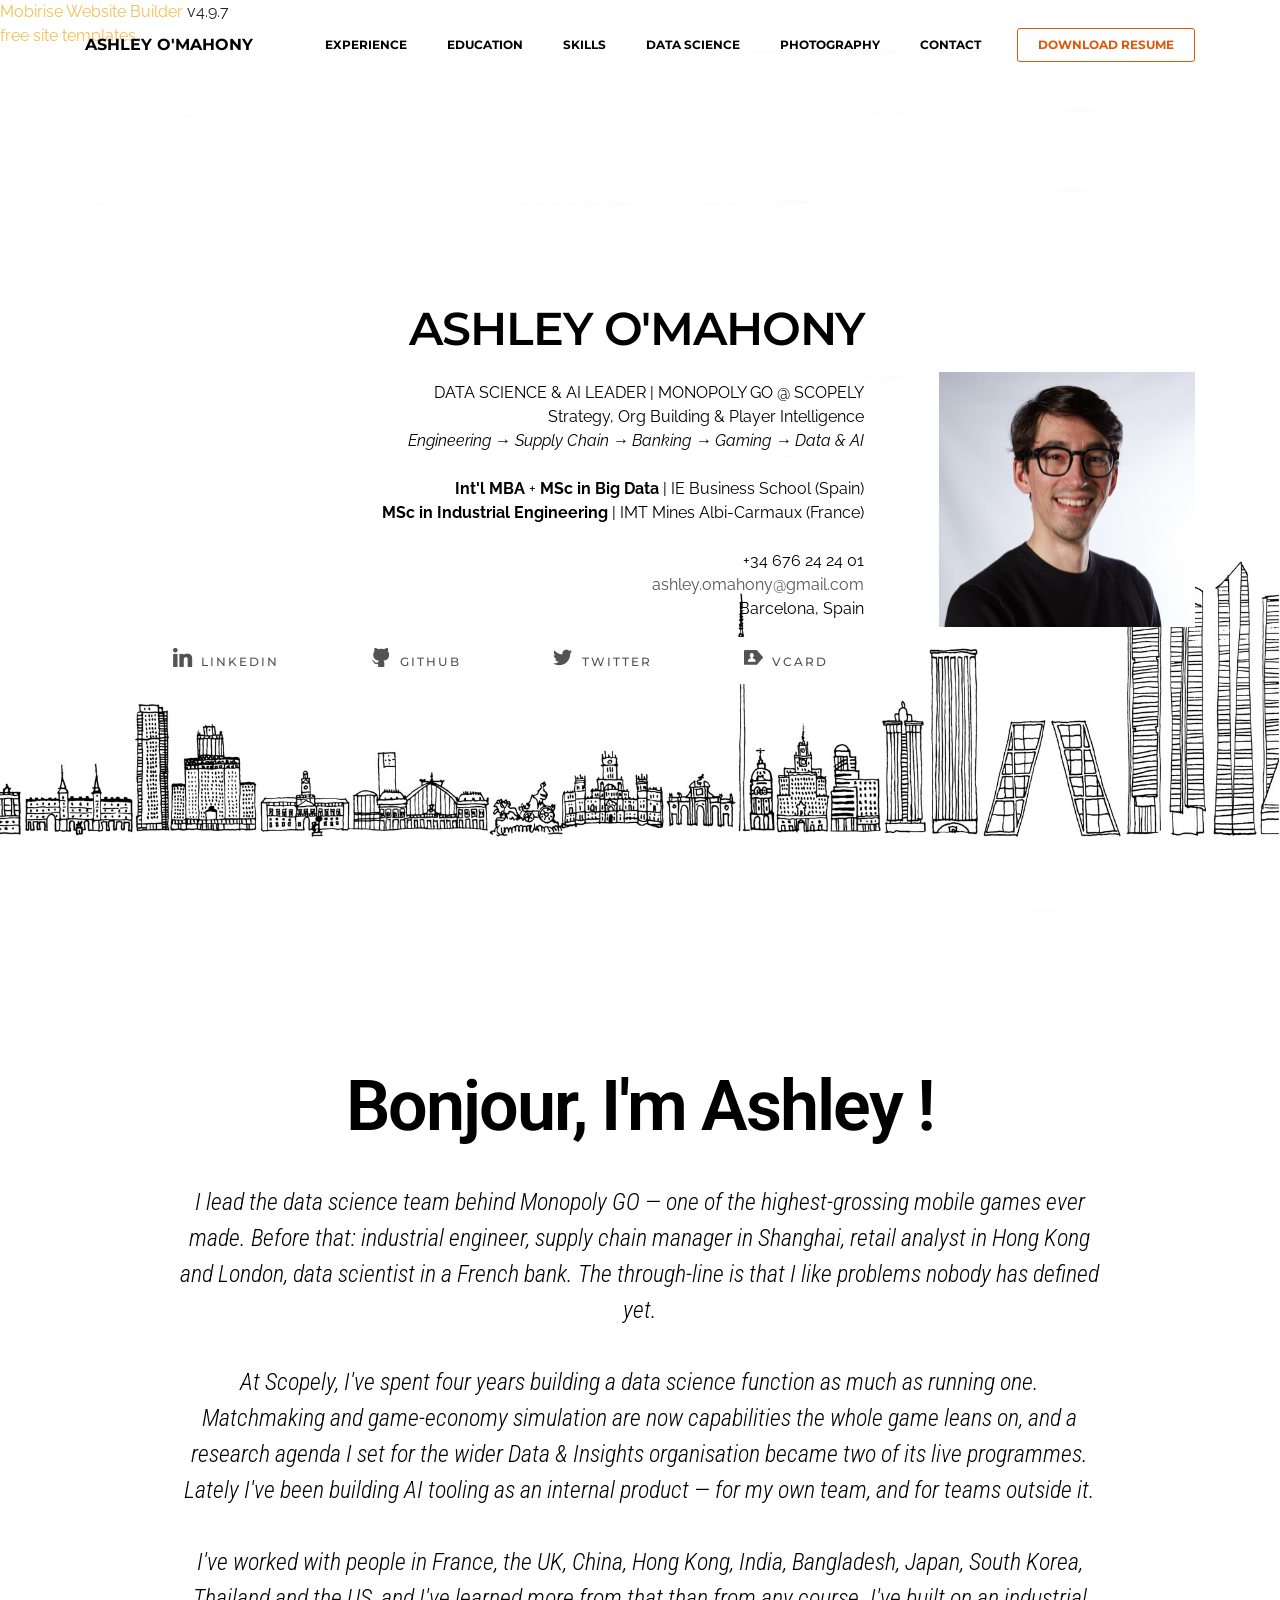
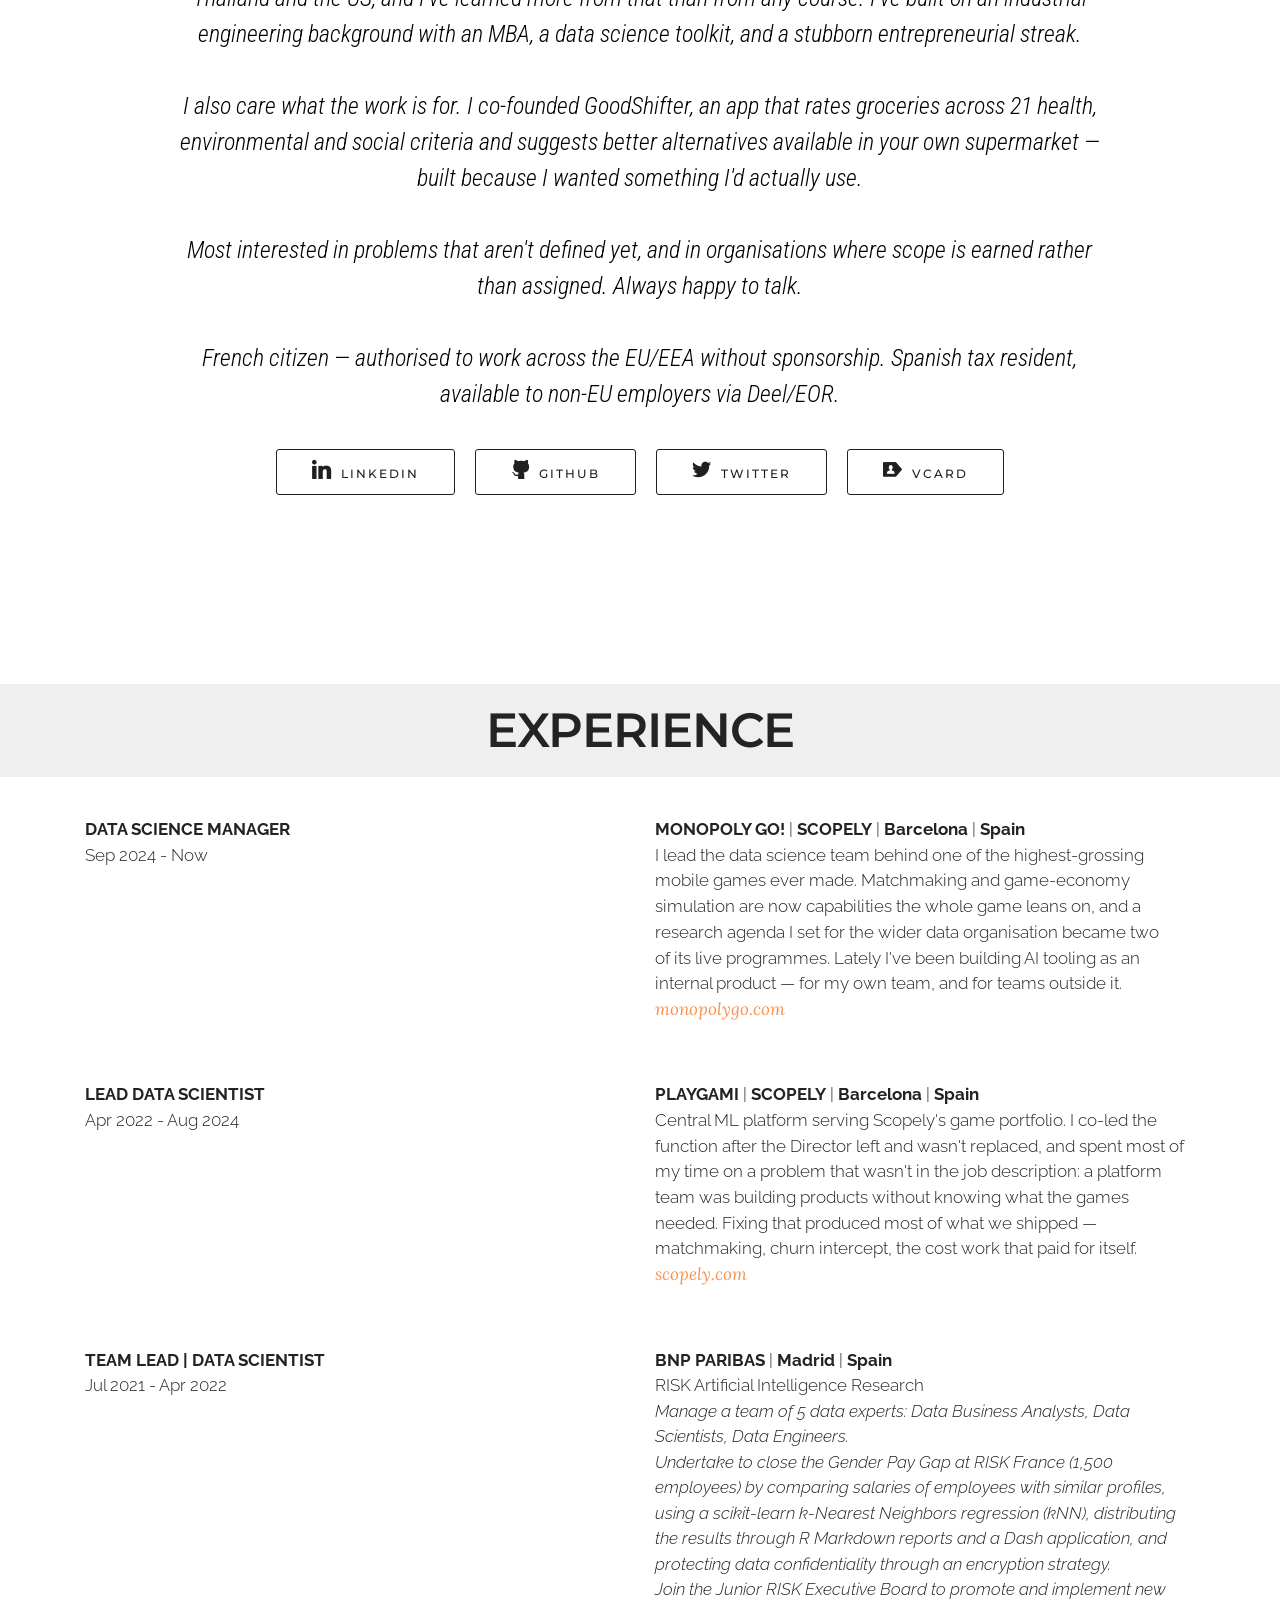
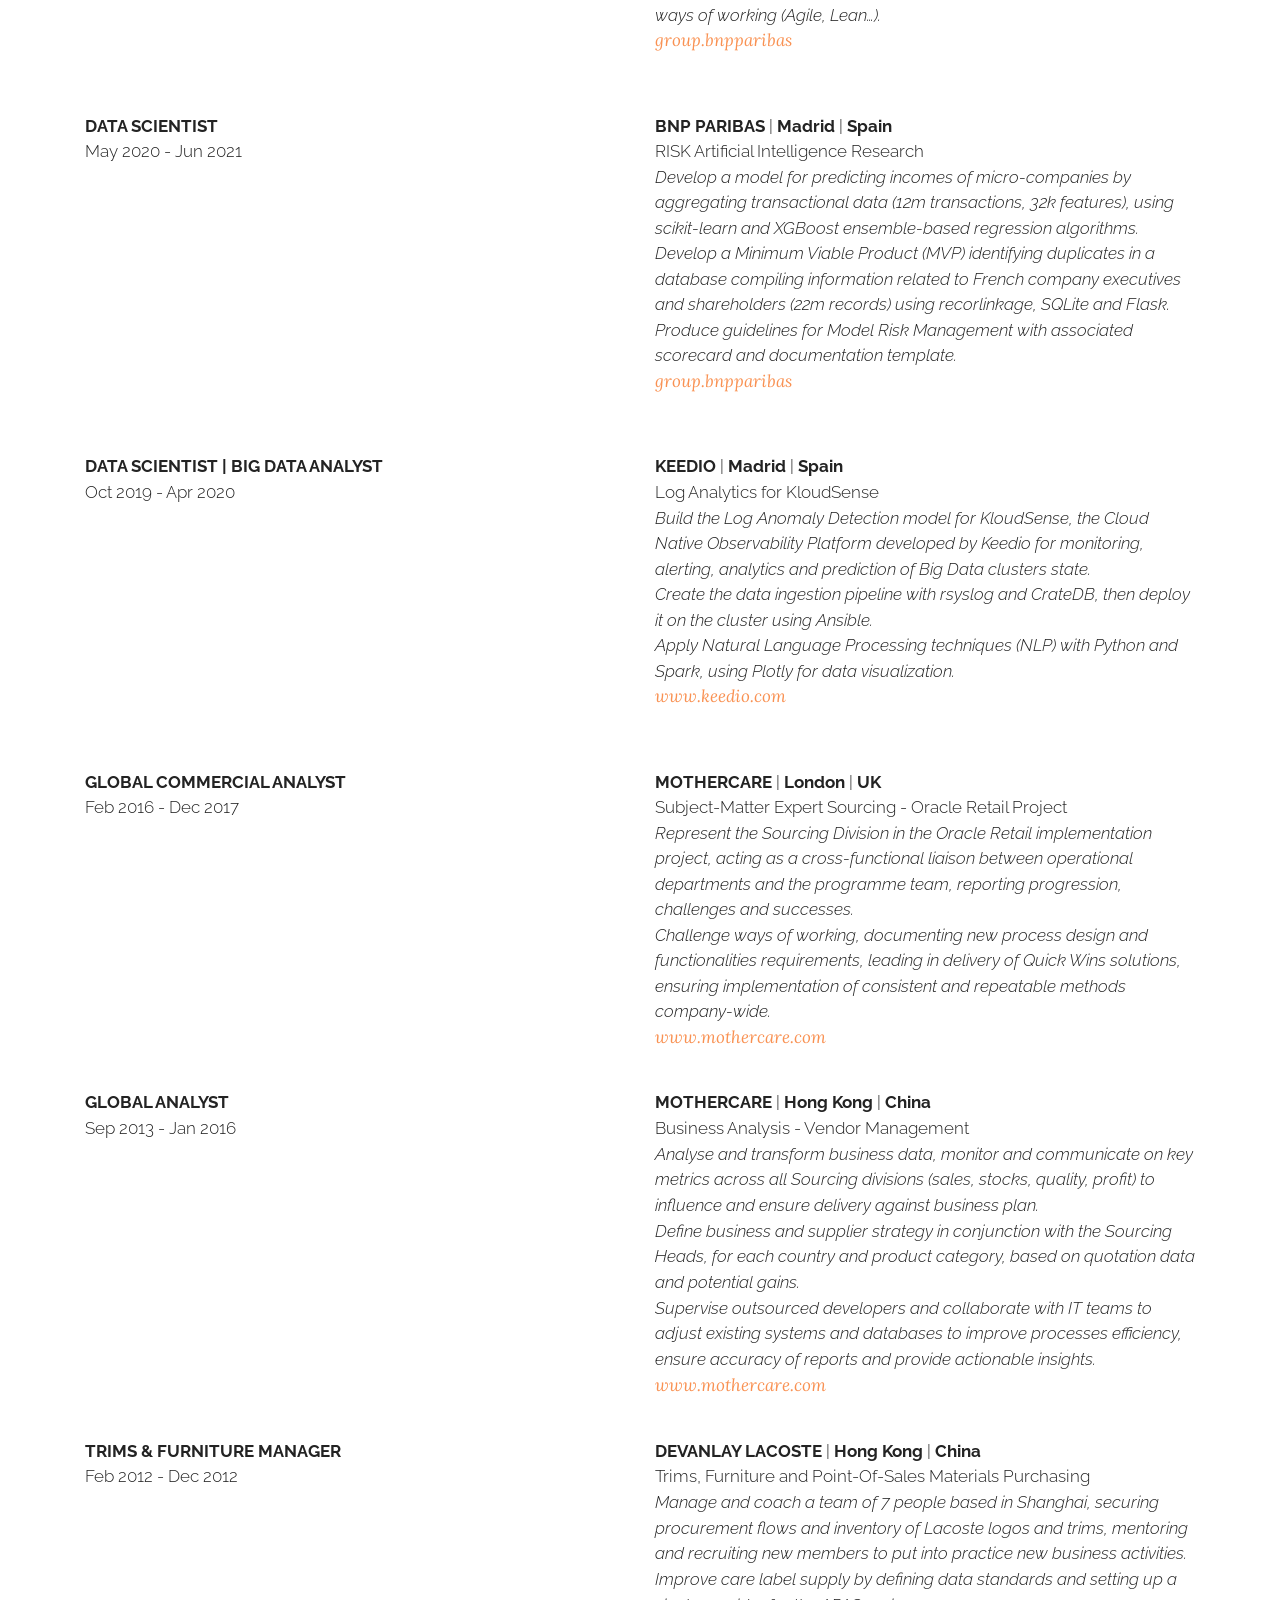
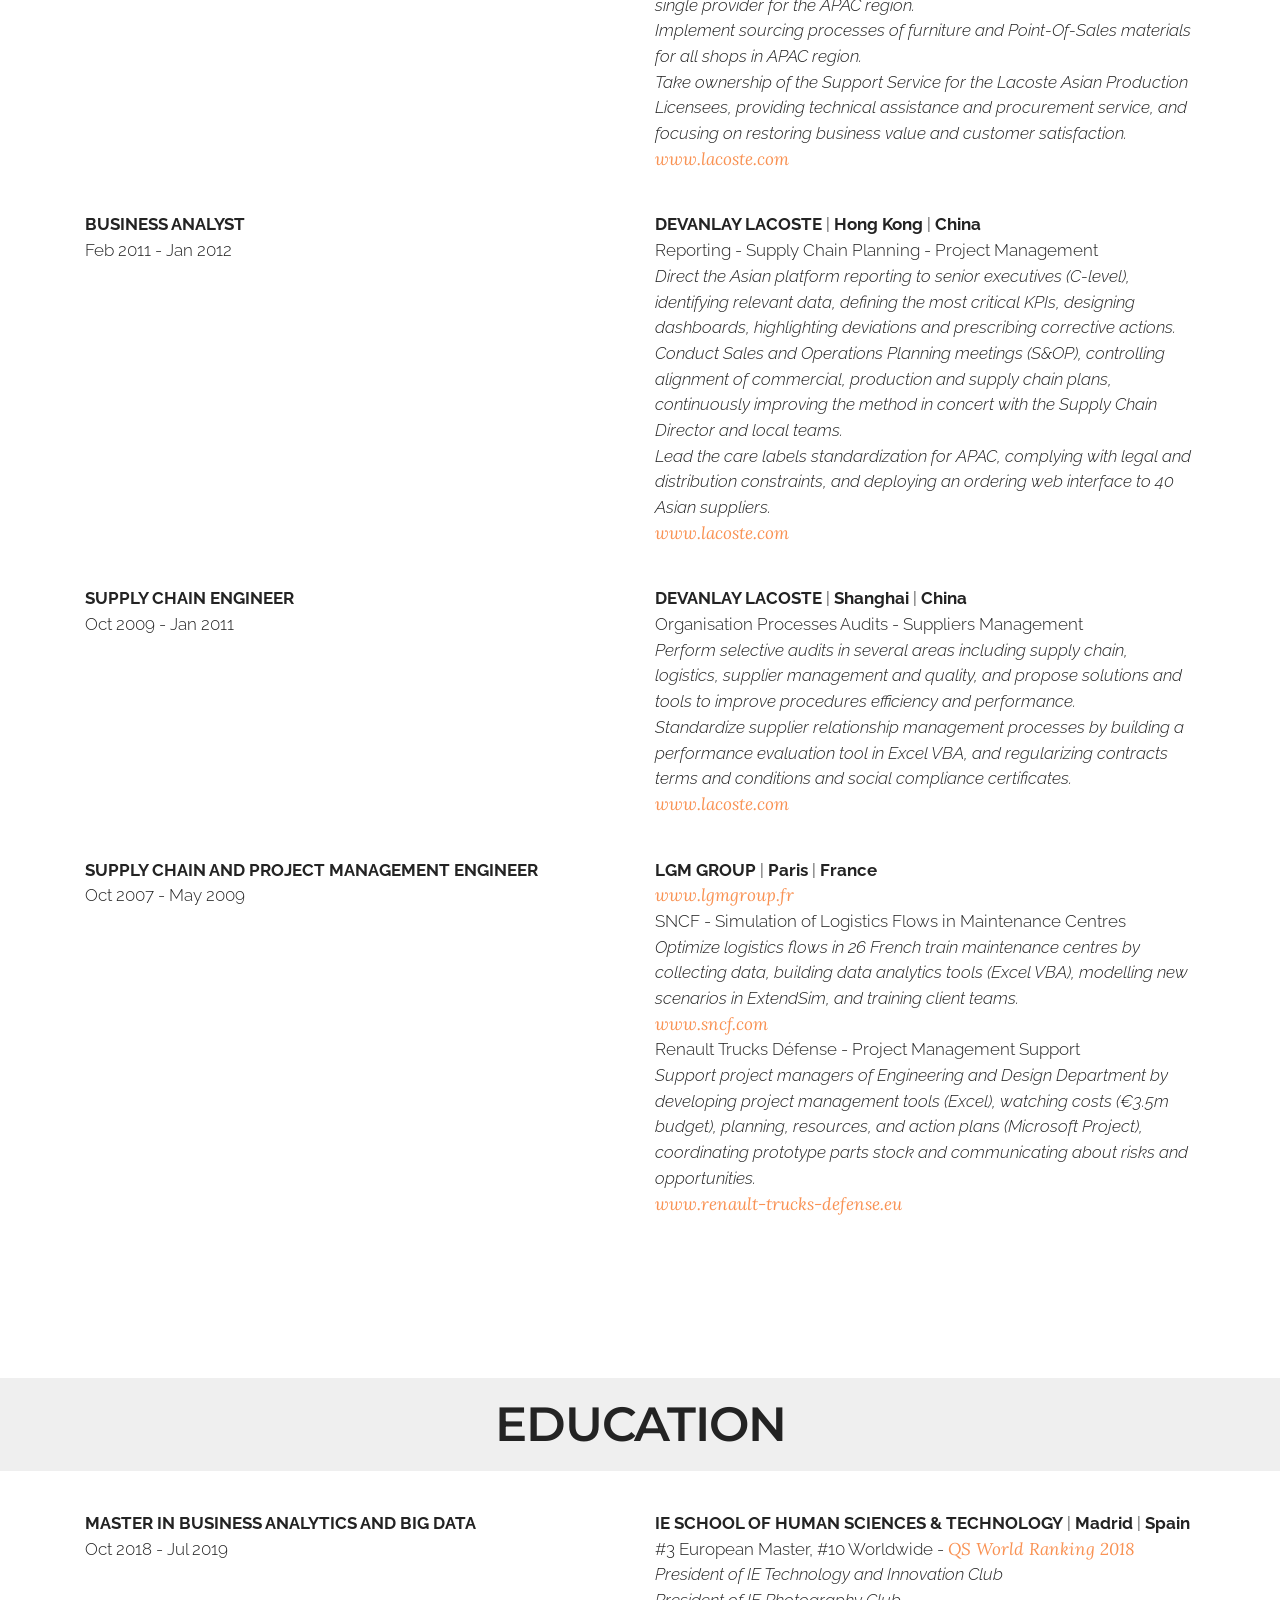
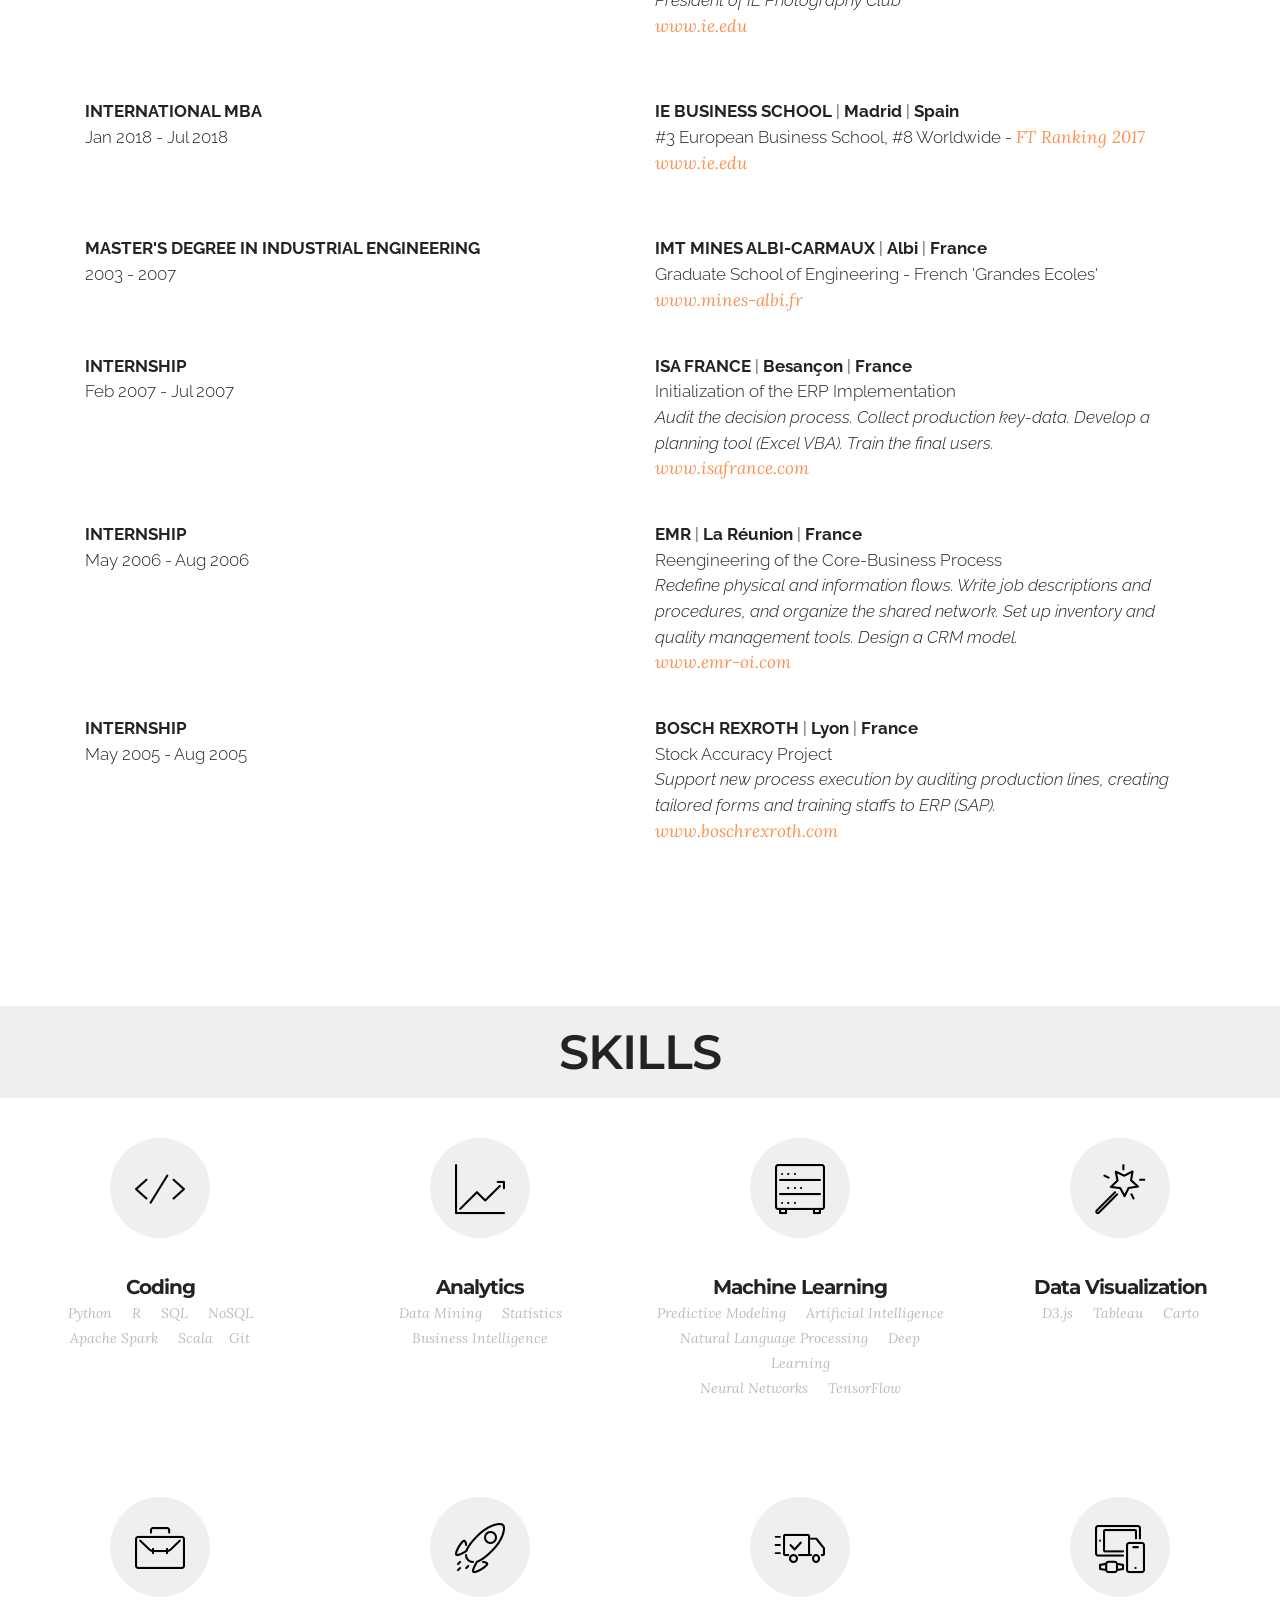
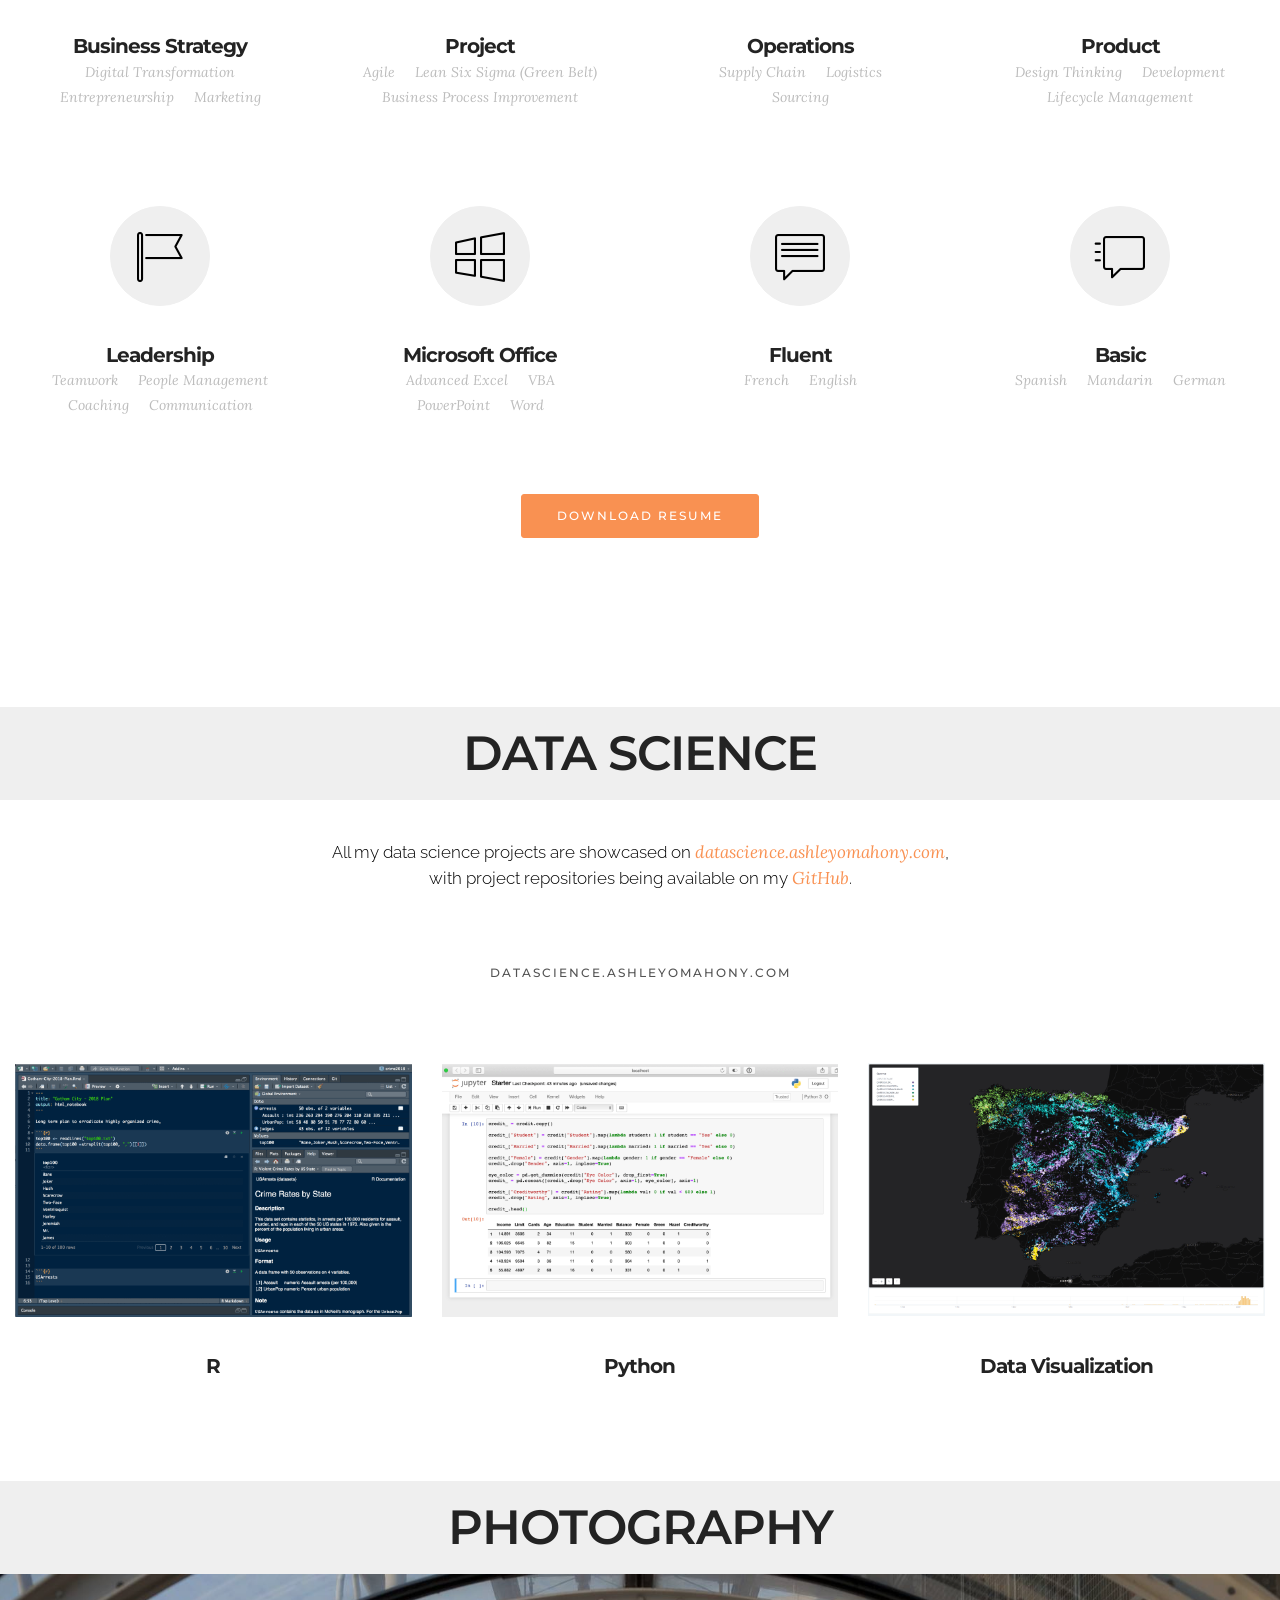
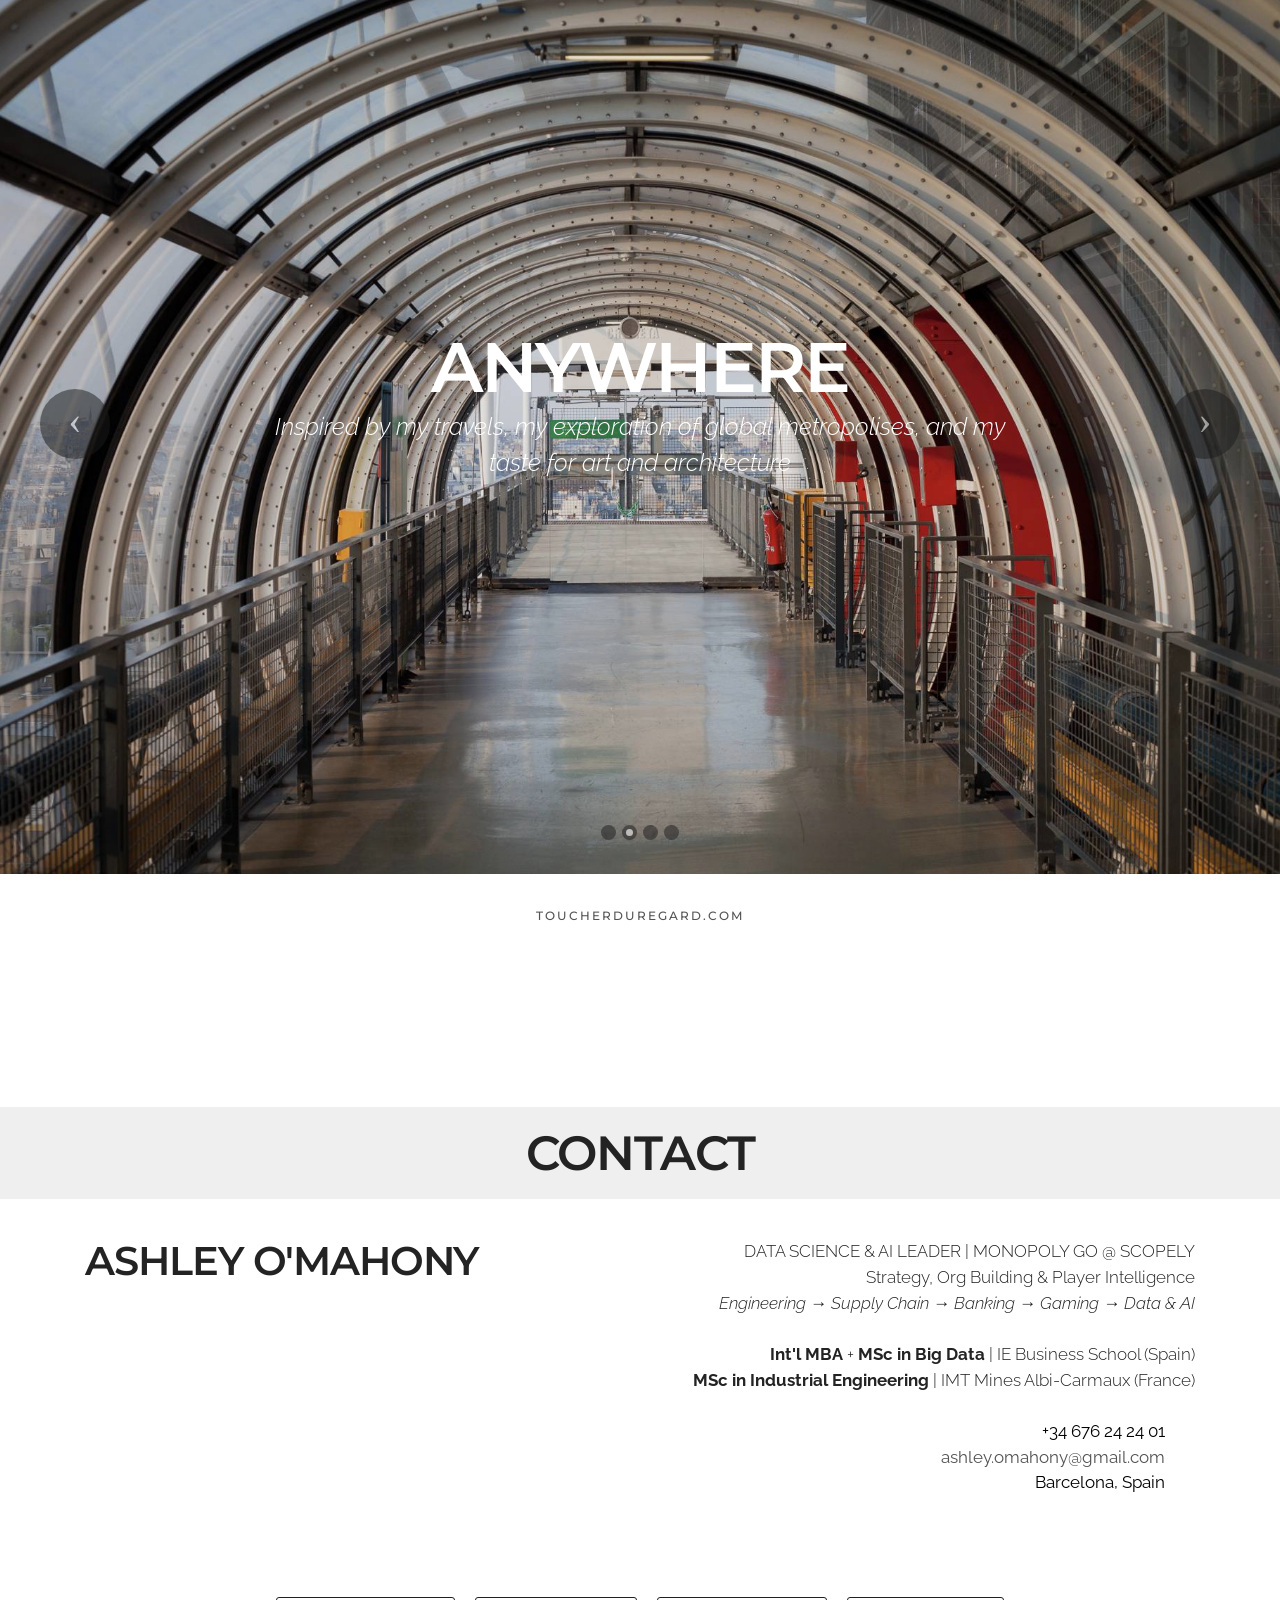
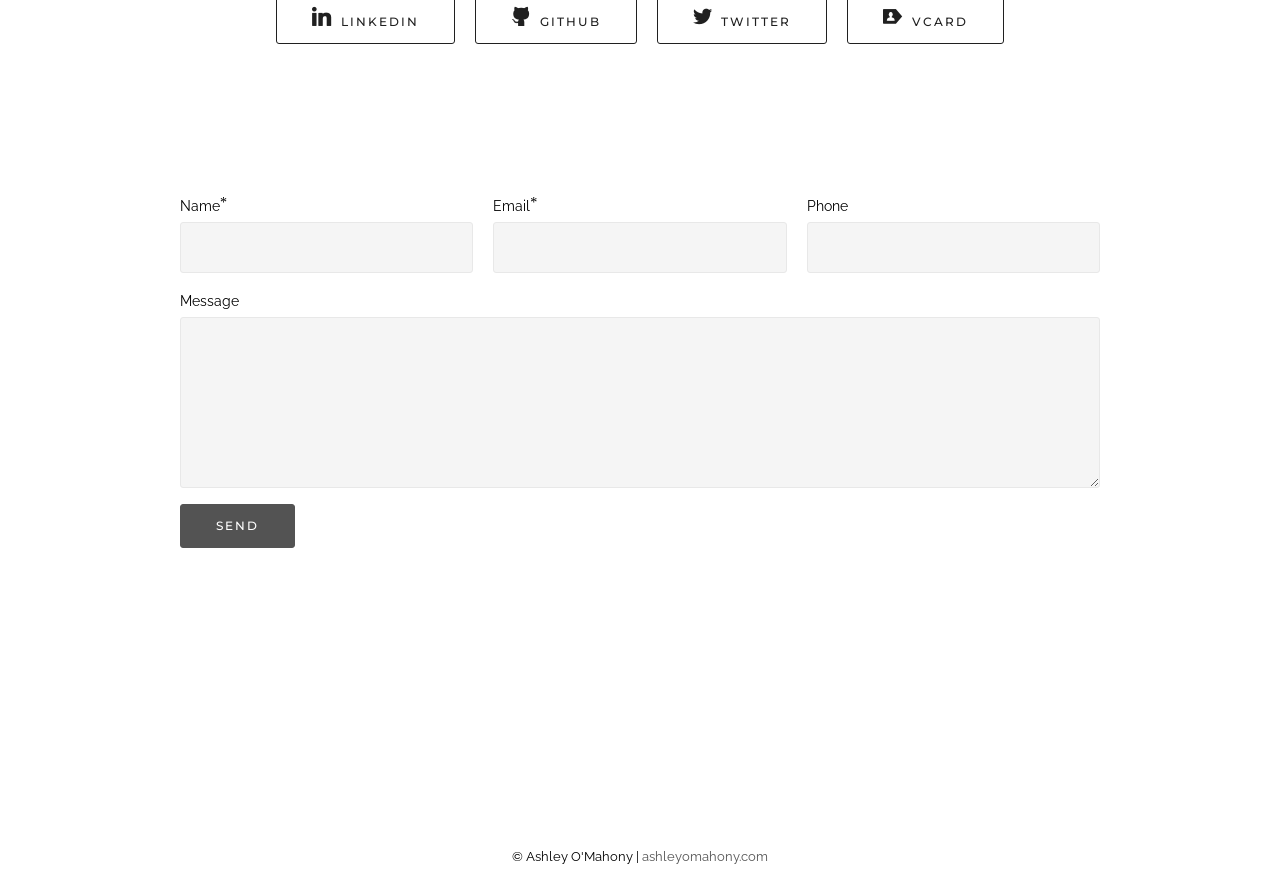
==== commit 0cf40d06: "Update with Scopely" ====
--- a/index.html
+++ b/index.html
@@ -7,8 +7,8 @@
   <meta name="generator" content="Mobirise v4.9.7, mobirise.com">
   <meta name="viewport" content="width=device-width, initial-scale=1, minimum-scale=1">
   <link rel="shortcut icon" href="assets/images/ao2-128x128.png" type="image/x-icon">
-  <meta property='og:image' content='screenshot.png'>
-  <meta name="description" content="Ashley O'Mahony | Data Science | Project | Operations | Product
+  <meta name="description" content="Ashley O'Mahony | Data Science & AI Leader | Monopoly GO @ Scopely
+Strategy, Org Building & Player Intelligence | Engineering → Supply Chain → Banking → Gaming → Data & AI
 Int'l MBA | MSc in Big Data | MSc in Industrial Engineering
 
 His professional experience, his educational background, his passion for photography, and his contact details.
@@ -34,20 +34,20 @@
 <body>
 
 <!-- Google Analytics -->
-<script>
-  (function(i,s,o,g,r,a,m){i['GoogleAnalyticsObject']=r;i[r]=i[r]||function(){
-  (i[r].q=i[r].q||[]).push(arguments)},i[r].l=1*new Date();a=s.createElement(o),
-  m=s.getElementsByTagName(o)[0];a.async=1;a.src=g;m.parentNode.insertBefore(a,m)
-  })(window,document,'script','https://www.google-analytics.com/analytics.js','ga');
-
-  ga('create', 'UA-37753521-1', 'auto');
-  ga('send', 'pageview');
-
+<script>
+  (function(i,s,o,g,r,a,m){i['GoogleAnalyticsObject']=r;i[r]=i[r]||function(){
+  (i[r].q=i[r].q||[]).push(arguments)},i[r].l=1*new Date();a=s.createElement(o),
+  m=s.getElementsByTagName(o)[0];a.async=1;a.src=g;m.parentNode.insertBefore(a,m)
+  })(window,document,'script','https://www.google-analytics.com/analytics.js','ga');
+
+  ga('create', 'UA-37753521-1', 'auto');
+  ga('send', 'pageview');
+
 </script>
 <!-- /Google Analytics -->
 
 
-  <section id="menu-0" data-rv-view="246">
+  <section id="menu-0" data-rv-view="0">
 
     <nav class="navbar navbar-dropdown transparent navbar-fixed-top bg-color">
         <div class="container">
@@ -80,7 +80,7 @@
 
 </section>
 
-<section class="engine"></section><section class="mbr-section mbr-section-hero mbr-section-full header2 mbr-parallax-background mbr-after-navbar" id="header2-1" data-rv-view="250" style="background-image: url(assets/images/londondraw-1-2000x1521-copy-2000x1521.png);">
+<section class="engine"><a href="https://mobirise.info/l">free site templates</a></section><section class="mbr-section mbr-section-hero mbr-section-full header2 mbr-parallax-background mbr-after-navbar" id="header2-1" data-rv-view="4" style="background-image: url(assets/images/londondraw-1-2000x1521-copy-2000x1521.png);">
 
     
 
@@ -99,7 +99,7 @@
                             <h3 class="mbr-section-title display-2">ASHLEY O'MAHONY</h3>
 
                             <div class="mbr-section-text">
-                                <p>DATA SCIENCE | PROJECT | OPERATIONS | PRODUCT<br><strong>Int'l MBA</strong> + <strong>MSc in Big Data</strong> | IE Business School (Spain)<br><strong>MSc in Industrial Engineering</strong> | IMT Mines Albi-Carmaux (France)<br><br>+34 676 24 24 01<br><a href="mailto:ashley.omahony@gmail.com" class="text-black">ashley.omahony@gmail.com</a><br>Madrid, Spain<br></p>
+                                <p>DATA SCIENCE &amp; AI LEADER | MONOPOLY GO @ SCOPELY<br>Strategy, Org Building &amp; Player Intelligence<br><em>Engineering → Supply Chain → Banking → Gaming → Data &amp; AI</em><br><br><strong>Int'l MBA</strong> + <strong>MSc in Big Data</strong> | IE Business School (Spain)<br><strong>MSc in Industrial Engineering</strong> | IMT Mines Albi-Carmaux (France)<br><br>+34 676 24 24 01<br><a href="mailto:ashley.omahony@gmail.com" class="text-black">ashley.omahony@gmail.com</a><br>Barcelona, Spain<br></p>
                             </div>
 
                             <div class="mbr-section-btn"> <a class="btn btn-white" href="https://www.linkedin.com/in/ashleyomahony/" target="_blank"><span class="socicon socicon-linkedin mbr-iconfont mbr-iconfont-btn"></span>LINKEDIN</a> <a class="btn btn-white" href="http://github.com/ashomah" target="_blank"><span class="socicon socicon-github mbr-iconfont mbr-iconfont-btn"></span>GITHUB</a> <a class="btn btn-white" href="https://twitter.com/AshleyOMahony" target="_blank"><span class="socicon socicon-twitter mbr-iconfont mbr-iconfont-btn"></span>TWITTER</a>  <a class="btn btn-white" href="http://ashleyomahony.com/Ashley_OMahony.vcf" target="_blank"><span class="socicon socicon-persona mbr-iconfont mbr-iconfont-btn"></span>VCARD</a> </div>
@@ -120,7 +120,7 @@
 
 </section>
 
-<section class="mbr-section mbr-section-hero mbr-section-full" id="header1-a" data-rv-view="253" style="background-color: rgb(255, 255, 255);">
+<section class="mbr-section mbr-section-hero mbr-section-full" id="header1-a" data-rv-view="7" style="background-color: rgb(255, 255, 255);">
 
     
 
@@ -131,7 +131,7 @@
                 <div class="mbr-section col-md-10 col-md-offset-1 text-xs-center">
 
                     <h1 class="mbr-section-title display-1">Bonjour, I'm Ashley !</h1>
-                    <p class="mbr-section-lead lead"><br><span style="font-style: normal;">I've always played with data.</span><br>Along with enabling teams to streamline their effort by designing and implementing efficient processes and driving transformation across multicultural business units,<br>I have generated various KPIs and insights.<br><br>With innovation, technology, performance and teamwork in my DNA, I have initiated a career shift<br>to leverage on data technologies and create innovative data-led solutions with high impact.<br><br>With proven capacity to lead projects with cross-functional and international stakeholders,<br>I enriched my industrial engineering background with<br>an entrepreneur mindset, a business acumen, and a data science toolkit.<br><br>Insatiable explorer, I love to challenge myself and learn from every encounter.<br>I ambition to contribute to the community towards<br>enhanced lifestyle, social justice, and sustainable environment.<br></p>
+                    <p class="mbr-section-lead lead"><br>I lead the data science team behind Monopoly GO — one of the highest-grossing mobile games ever made. Before that: industrial engineer, supply chain manager in Shanghai, retail analyst in Hong Kong and London, data scientist in a French bank. The through-line is that I like problems nobody has defined yet.<br><br>At Scopely, I've spent four years building a data science function as much as running one. Matchmaking and game-economy simulation are now capabilities the whole game leans on, and a research agenda I set for the wider Data &amp; Insights organisation became two of its live programmes. Lately I've been building AI tooling as an internal product — for my own team, and for teams outside it.<br><br>I've worked with people in France, the UK, China, Hong Kong, India, Bangladesh, Japan, South Korea, Thailand and the US, and I've learned more from that than from any course. I've built on an industrial engineering background with an MBA, a data science toolkit, and a stubborn entrepreneurial streak.<br><br>I also care what the work is for. I co-founded GoodShifter, an app that rates groceries across 21 health, environmental and social criteria and suggests better alternatives available in your own supermarket — built because I wanted something I'd actually use.<br><br>Most interested in problems that aren't defined yet, and in organisations where scope is earned rather than assigned. Always happy to talk.<br><br>French citizen — authorised to work across the EU/EEA without sponsorship. Spanish tax resident, available to non-EU employers via Deel/EOR.<br></p>
                     <div class="mbr-section-btn">  <a class="btn btn-lg btn-black-outline btn-black" href="https://www.linkedin.com/in/ashleyomahony" target="_blank"><span class="socicon socicon-linkedin mbr-iconfont mbr-iconfont-btn"></span>LINKEDIN</a> <a class="btn btn-lg btn-black-outline btn-black" href="http://github.com/ashomah" target="_blank"><span class="socicon socicon-github mbr-iconfont mbr-iconfont-btn"></span>GITHUB</a> <a class="btn btn-lg btn-black-outline btn-black" href="https://twitter.com/AshleyOMahony" target="_blank"><span class="socicon socicon-twitter mbr-iconfont mbr-iconfont-btn"></span>TWITTER</a> <a class="btn btn-lg btn-black-outline btn-black" href="http://ashleyomahony.com/Ashley_OMahony.vcf" target="_blank"><span class="socicon socicon-persona mbr-iconfont mbr-iconfont-btn"></span>VCARD</a>   </div>
                 </div>
             </div>
@@ -142,7 +142,7 @@
 
 </section>
 
-<section class="mbr-section mbr-section__container article" id="header3-11" data-rv-view="256" style="background-color: rgb(255, 255, 255); padding-top: 20px; padding-bottom: 40px;">
+<section class="mbr-section mbr-section__container article" id="header3-11" data-rv-view="10" style="background-color: rgb(255, 255, 255); padding-top: 20px; padding-bottom: 40px;">
     <div class="container">
         <div class="row">
             <div class="col-xs-12">
@@ -153,7 +153,7 @@
     </div>
 </section>
 
-<section class="mbr-section mbr-section__container article" id="header3-g" data-rv-view="258" style="background-color: rgb(239, 239, 239); padding-top: 20px; padding-bottom: 20px;">
+<section class="mbr-section mbr-section__container article" id="header3-g" data-rv-view="12" style="background-color: rgb(239, 239, 239); padding-top: 20px; padding-bottom: 20px;">
     <div class="container">
         <div class="row">
             <div class="col-xs-12">
@@ -164,18 +164,40 @@
     </div>
 </section>
 
-<section class="mbr-section article mbr-section__container" id="content6-2v" data-rv-view="369" style="background-color: rgb(255, 255, 255); padding-top: 40px; padding-bottom: 20px;">
-
-    <div class="container">
-        <div class="row">
-            <div class="col-xs-12 col-md-6 lead"><p><strong>TEAM LEAD | DATA SCIENTIST</strong></p><p><span style="font-size: 1.07rem; line-height: 1.5;">Jul 2021 - Now</span><br></p></div>
+<section class="mbr-section article mbr-section__container" id="content6-2w" data-rv-view="125" style="background-color: rgb(255, 255, 255); padding-top: 40px; padding-bottom: 20px;">
+
+    <div class="container">
+        <div class="row">
+            <div class="col-xs-12 col-md-6 lead"><p><strong>DATA SCIENCE MANAGER</strong></p><p><span style="font-size: 1.07rem; line-height: 1.5;">Sep 2024 - Now</span><br></p></div>
+            <div class="col-xs-12 col-md-6 lead"><p><strong>MONOPOLY GO!</strong> | <strong>SCOPELY</strong>&nbsp;| <strong>Barcelona</strong> | <strong>Spain</strong></p><p><span style="font-size: 17.12px;">I lead the data science team behind one of the highest-grossing mobile games ever&nbsp;</span><span style="font-size: 17.12px;">made. Matchmaking and game-economy simulation are now capabilities the whole game&nbsp;</span><span style="font-size: 17.12px;">leans on, and a research agenda I set for the wider data organisation became two of&nbsp;</span><span style="font-size: 17.12px;">its live programmes. Lately I've been building AI tooling as an internal product —&nbsp;</span><span style="font-size: 17.12px;">for my own team, and for teams outside it.</span></p><p><em><a href="https://www.monopolygo.com/" target="_blank">monopolygo.com</a></em><br></p></div>
+        </div>
+    </div>
+
+</section>
+
+<section class="mbr-section article mbr-section__container" id="content6-2x" data-rv-view="127" style="background-color: rgb(255, 255, 255); padding-top: 40px; padding-bottom: 20px;">
+
+    <div class="container">
+        <div class="row">
+            <div class="col-xs-12 col-md-6 lead"><p><strong>LEAD DATA SCIENTIST</strong></p><p><span style="font-size: 1.07rem; line-height: 1.5;">Apr 2022 - Aug 2024</span><br></p></div>
+            <div class="col-xs-12 col-md-6 lead"><p><strong>PLAYGAMI</strong>&nbsp;|&nbsp;<strong>SCOPELY</strong> | <strong>Barcelona</strong>&nbsp;| <strong>Spain</strong></p><p><span style="font-size: 17.12px;">Central ML platform serving Scopely's game portfolio. I co-led the function after&nbsp;</span><span style="font-size: 17.12px;">the Director left and wasn't replaced, and spent most of my time on a problem that&nbsp;</span><span style="font-size: 17.12px;">wasn't in the job description: a platform team was building products without knowing&nbsp;</span><span style="font-size: 17.12px;">what the games needed. Fixing that produced most of what we shipped — matchmaking,&nbsp;</span><span style="font-size: 17.12px;">churn intercept, the cost work that paid for itself.</span></p><p><em><a href="https://www.scopely.com" target="_blank">scopely.com</a></em><br></p></div>
+        </div>
+    </div>
+
+</section>
+
+<section class="mbr-section article mbr-section__container" id="content6-2v" data-rv-view="14" style="background-color: rgb(255, 255, 255); padding-top: 40px; padding-bottom: 20px;">
+
+    <div class="container">
+        <div class="row">
+            <div class="col-xs-12 col-md-6 lead"><p><strong>TEAM LEAD | DATA SCIENTIST</strong></p><p><span style="font-size: 1.07rem; line-height: 1.5;">Jul 2021 - Apr 2022</span><br></p></div>
             <div class="col-xs-12 col-md-6 lead"><p><strong>BNP PARIBAS</strong> | <strong>Madrid</strong> | <strong>Spain</strong></p><p><span style="font-size: 1.07rem; line-height: 1.5;">RISK Artificial Intelligence Research</span><br></p><p><em>Manage a team of 5 data experts: Data Business Analysts, Data Scientists, Data Engineers.</em></p><p><em>Undertake to close the Gender Pay Gap at RISK France (1,500 employees) by comparing salaries of employees with similar profiles, using a scikit-learn k-Nearest Neighbors regression (kNN), distributing the results through R Markdown reports and a Dash application, and protecting data confidentiality through an encryption strategy.</em></p><p><em>Join the Junior RISK Executive Board to promote and implement new ways of working (Agile, Lean…).</em><br></p><p><em><a href="http://www.keedio.com" target="_blank">group.bnpparibas</a></em><br></p></div>
         </div>
     </div>
 
 </section>
 
-<section class="mbr-section article mbr-section__container" id="content6-2u" data-rv-view="260" style="background-color: rgb(255, 255, 255); padding-top: 40px; padding-bottom: 20px;">
+<section class="mbr-section article mbr-section__container" id="content6-2u" data-rv-view="16" style="background-color: rgb(255, 255, 255); padding-top: 40px; padding-bottom: 20px;">
 
     <div class="container">
         <div class="row">
@@ -186,7 +208,7 @@
 
 </section>
 
-<section class="mbr-section article mbr-section__container" id="content6-2t" data-rv-view="262" style="background-color: rgb(255, 255, 255); padding-top: 40px; padding-bottom: 20px;">
+<section class="mbr-section article mbr-section__container" id="content6-2t" data-rv-view="18" style="background-color: rgb(255, 255, 255); padding-top: 40px; padding-bottom: 20px;">
 
     <div class="container">
         <div class="row">
@@ -197,7 +219,7 @@
 
 </section>
 
-<section class="mbr-section article mbr-section__container" id="content6-j" data-rv-view="264" style="background-color: rgb(255, 255, 255); padding-top: 40px; padding-bottom: 20px;">
+<section class="mbr-section article mbr-section__container" id="content6-j" data-rv-view="20" style="background-color: rgb(255, 255, 255); padding-top: 40px; padding-bottom: 20px;">
 
     <div class="container">
         <div class="row">
@@ -208,7 +230,7 @@
 
 </section>
 
-<section class="mbr-section article mbr-section__container" id="content6-n" data-rv-view="266" style="background-color: rgb(255, 255, 255); padding-top: 20px; padding-bottom: 20px;">
+<section class="mbr-section article mbr-section__container" id="content6-n" data-rv-view="22" style="background-color: rgb(255, 255, 255); padding-top: 20px; padding-bottom: 20px;">
 
     <div class="container">
         <div class="row">
@@ -219,7 +241,7 @@
 
 </section>
 
-<section class="mbr-section article mbr-section__container" id="content6-r" data-rv-view="268" style="background-color: rgb(255, 255, 255); padding-top: 20px; padding-bottom: 20px;">
+<section class="mbr-section article mbr-section__container" id="content6-r" data-rv-view="24" style="background-color: rgb(255, 255, 255); padding-top: 20px; padding-bottom: 20px;">
 
     <div class="container">
         <div class="row">
@@ -230,7 +252,7 @@
 
 </section>
 
-<section class="mbr-section article mbr-section__container" id="content6-s" data-rv-view="270" style="background-color: rgb(255, 255, 255); padding-top: 20px; padding-bottom: 20px;">
+<section class="mbr-section article mbr-section__container" id="content6-s" data-rv-view="26" style="background-color: rgb(255, 255, 255); padding-top: 20px; padding-bottom: 20px;">
 
     <div class="container">
         <div class="row">
@@ -241,7 +263,7 @@
 
 </section>
 
-<section class="mbr-section article mbr-section__container" id="content6-u" data-rv-view="272" style="background-color: rgb(255, 255, 255); padding-top: 20px; padding-bottom: 20px;">
+<section class="mbr-section article mbr-section__container" id="content6-u" data-rv-view="28" style="background-color: rgb(255, 255, 255); padding-top: 20px; padding-bottom: 20px;">
 
     <div class="container">
         <div class="row">
@@ -252,7 +274,7 @@
 
 </section>
 
-<section class="mbr-section article mbr-section__container" id="content6-v" data-rv-view="274" style="background-color: rgb(255, 255, 255); padding-top: 20px; padding-bottom: 100px;">
+<section class="mbr-section article mbr-section__container" id="content6-v" data-rv-view="30" style="background-color: rgb(255, 255, 255); padding-top: 20px; padding-bottom: 100px;">
 
     <div class="container">
         <div class="row">
@@ -263,7 +285,7 @@
 
 </section>
 
-<section class="mbr-section mbr-section__container article" id="header3-12" data-rv-view="276" style="background-color: rgb(255, 255, 255); padding-top: 20px; padding-bottom: 40px;">
+<section class="mbr-section mbr-section__container article" id="header3-12" data-rv-view="32" style="background-color: rgb(255, 255, 255); padding-top: 20px; padding-bottom: 40px;">
     <div class="container">
         <div class="row">
             <div class="col-xs-12">
@@ -274,7 +296,7 @@
     </div>
 </section>
 
-<section class="mbr-section mbr-section__container article" id="header3-w" data-rv-view="278" style="background-color: rgb(239, 239, 239); padding-top: 20px; padding-bottom: 20px;">
+<section class="mbr-section mbr-section__container article" id="header3-w" data-rv-view="34" style="background-color: rgb(239, 239, 239); padding-top: 20px; padding-bottom: 20px;">
     <div class="container">
         <div class="row">
             <div class="col-xs-12">
@@ -285,7 +307,7 @@
     </div>
 </section>
 
-<section class="mbr-section article mbr-section__container" id="content6-2d" data-rv-view="280" style="background-color: rgb(255, 255, 255); padding-top: 40px; padding-bottom: 20px;">
+<section class="mbr-section article mbr-section__container" id="content6-2d" data-rv-view="36" style="background-color: rgb(255, 255, 255); padding-top: 40px; padding-bottom: 20px;">
 
     <div class="container">
         <div class="row">
@@ -296,7 +318,7 @@
 
 </section>
 
-<section class="mbr-section article mbr-section__container" id="content6-2b" data-rv-view="282" style="background-color: rgb(255, 255, 255); padding-top: 40px; padding-bottom: 20px;">
+<section class="mbr-section article mbr-section__container" id="content6-2b" data-rv-view="38" style="background-color: rgb(255, 255, 255); padding-top: 40px; padding-bottom: 20px;">
 
     <div class="container">
         <div class="row">
@@ -307,7 +329,7 @@
 
 </section>
 
-<section class="mbr-section article mbr-section__container" id="content6-x" data-rv-view="284" style="background-color: rgb(255, 255, 255); padding-top: 40px; padding-bottom: 20px;">
+<section class="mbr-section article mbr-section__container" id="content6-x" data-rv-view="40" style="background-color: rgb(255, 255, 255); padding-top: 40px; padding-bottom: 20px;">
 
     <div class="container">
         <div class="row">
@@ -318,7 +340,7 @@
 
 </section>
 
-<section class="mbr-section article mbr-section__container" id="content6-y" data-rv-view="286" style="background-color: rgb(255, 255, 255); padding-top: 20px; padding-bottom: 20px;">
+<section class="mbr-section article mbr-section__container" id="content6-y" data-rv-view="42" style="background-color: rgb(255, 255, 255); padding-top: 20px; padding-bottom: 20px;">
 
     <div class="container">
         <div class="row">
@@ -329,7 +351,7 @@
 
 </section>
 
-<section class="mbr-section article mbr-section__container" id="content6-z" data-rv-view="288" style="background-color: rgb(255, 255, 255); padding-top: 20px; padding-bottom: 20px;">
+<section class="mbr-section article mbr-section__container" id="content6-z" data-rv-view="44" style="background-color: rgb(255, 255, 255); padding-top: 20px; padding-bottom: 20px;">
 
     <div class="container">
         <div class="row">
@@ -340,7 +362,7 @@
 
 </section>
 
-<section class="mbr-section article mbr-section__container" id="content6-10" data-rv-view="290" style="background-color: rgb(255, 255, 255); padding-top: 20px; padding-bottom: 100px;">
+<section class="mbr-section article mbr-section__container" id="content6-10" data-rv-view="46" style="background-color: rgb(255, 255, 255); padding-top: 20px; padding-bottom: 100px;">
 
     <div class="container">
         <div class="row">
@@ -351,7 +373,7 @@
 
 </section>
 
-<section class="mbr-section mbr-section__container article" id="header3-13" data-rv-view="292" style="background-color: rgb(255, 255, 255); padding-top: 20px; padding-bottom: 40px;">
+<section class="mbr-section mbr-section__container article" id="header3-13" data-rv-view="48" style="background-color: rgb(255, 255, 255); padding-top: 20px; padding-bottom: 40px;">
     <div class="container">
         <div class="row">
             <div class="col-xs-12">
@@ -362,7 +384,7 @@
     </div>
 </section>
 
-<section class="mbr-section mbr-section__container article" id="header3-14" data-rv-view="294" style="background-color: rgb(239, 239, 239); padding-top: 20px; padding-bottom: 20px;">
+<section class="mbr-section mbr-section__container article" id="header3-14" data-rv-view="50" style="background-color: rgb(239, 239, 239); padding-top: 20px; padding-bottom: 20px;">
     <div class="container">
         <div class="row">
             <div class="col-xs-12">
@@ -373,7 +395,7 @@
     </div>
 </section>
 
-<section class="mbr-cards mbr-section mbr-section-nopadding" id="features4-2f" data-rv-view="296" style="background-color: rgb(255, 255, 255);">
+<section class="mbr-cards mbr-section mbr-section-nopadding" id="features4-2f" data-rv-view="52" style="background-color: rgb(255, 255, 255);">
 
     
 
@@ -435,7 +457,7 @@
     </div>
 </section>
 
-<section class="mbr-cards mbr-section mbr-section-nopadding" id="features4-18" data-rv-view="299" style="background-color: rgb(255, 255, 255);">
+<section class="mbr-cards mbr-section mbr-section-nopadding" id="features4-18" data-rv-view="55" style="background-color: rgb(255, 255, 255);">
 
     
 
@@ -497,7 +519,7 @@
     </div>
 </section>
 
-<section class="mbr-cards mbr-section mbr-section-nopadding" id="features4-2g" data-rv-view="302" style="background-color: rgb(255, 255, 255);">
+<section class="mbr-cards mbr-section mbr-section-nopadding" id="features4-2g" data-rv-view="58" style="background-color: rgb(255, 255, 255);">
 
     
 
@@ -547,7 +569,7 @@
                     <div class="card-img iconbox"><span class="mbri-help mbr-iconfont mbr-iconfont-features4" style="color: rgb(0, 0, 0);"></span></div>
                     <div class="card-block">
                         <h4 class="card-title">Basic</h4>
-                        <h5 class="card-subtitle">Mandarin &nbsp; &nbsp; German &nbsp; &nbsp; Spanish</h5>
+                        <h5 class="card-subtitle">Spanish &nbsp; &nbsp; Mandarin &nbsp; &nbsp; German</h5>
                         
                         
                     </div>
@@ -559,7 +581,7 @@
     </div>
 </section>
 
-<section class="mbr-section mbr-section__container" id="buttons1-1a" data-rv-view="305" style="background-color: rgb(255, 255, 255); padding-top: 20px; padding-bottom: 100px;">
+<section class="mbr-section mbr-section__container" id="buttons1-1a" data-rv-view="61" style="background-color: rgb(255, 255, 255); padding-top: 20px; padding-bottom: 100px;">
 
     <div class="container">
         <div class="row">
@@ -571,7 +593,7 @@
 
 </section>
 
-<section class="mbr-section mbr-section__container article" id="header3-2i" data-rv-view="307" style="background-color: rgb(255, 255, 255); padding-top: 20px; padding-bottom: 40px;">
+<section class="mbr-section mbr-section__container article" id="header3-2i" data-rv-view="63" style="background-color: rgb(255, 255, 255); padding-top: 20px; padding-bottom: 40px;">
     <div class="container">
         <div class="row">
             <div class="col-xs-12">
@@ -582,7 +604,7 @@
     </div>
 </section>
 
-<section class="mbr-section mbr-section__container article" id="header3-2j" data-rv-view="309" style="background-color: rgb(239, 239, 239); padding-top: 20px; padding-bottom: 20px;">
+<section class="mbr-section mbr-section__container article" id="header3-2j" data-rv-view="65" style="background-color: rgb(239, 239, 239); padding-top: 20px; padding-bottom: 20px;">
     <div class="container">
         <div class="row">
             <div class="col-xs-12">
@@ -593,7 +615,7 @@
     </div>
 </section>
 
-<section class="mbr-section article" id="msg-box3-2r" data-rv-view="311" style="background-color: rgb(255, 255, 255); padding-top: 40px; padding-bottom: 40px;">
+<section class="mbr-section article" id="msg-box3-2r" data-rv-view="67" style="background-color: rgb(255, 255, 255); padding-top: 40px; padding-bottom: 40px;">
 
     
     <div class="container">
@@ -608,7 +630,7 @@
 
 </section>
 
-<section class="mbr-section mbr-section__container" id="buttons1-2o" data-rv-view="314" style="background-color: rgb(255, 255, 255); padding-top: 20px; padding-bottom: 20px;">
+<section class="mbr-section mbr-section__container" id="buttons1-2o" data-rv-view="70" style="background-color: rgb(255, 255, 255); padding-top: 20px; padding-bottom: 20px;">
 
     <div class="container">
         <div class="row">
@@ -620,7 +642,7 @@
 
 </section>
 
-<section class="mbr-cards mbr-section mbr-section-nopadding" id="features3-2n" data-rv-view="316" style="background-color: rgb(255, 255, 255);">
+<section class="mbr-cards mbr-section mbr-section-nopadding" id="features3-2n" data-rv-view="72" style="background-color: rgb(255, 255, 255);">
 
     
 
@@ -670,7 +692,7 @@
     </div>
 </section>
 
-<section class="mbr-section mbr-section__container article" id="header3-1f" data-rv-view="319" style="background-color: rgb(255, 255, 255); padding-top: 20px; padding-bottom: 40px;">
+<section class="mbr-section mbr-section__container article" id="header3-1f" data-rv-view="75" style="background-color: rgb(255, 255, 255); padding-top: 20px; padding-bottom: 40px;">
     <div class="container">
         <div class="row">
             <div class="col-xs-12">
@@ -681,7 +703,7 @@
     </div>
 </section>
 
-<section class="mbr-section mbr-section__container article" id="header3-1g" data-rv-view="321" style="background-color: rgb(239, 239, 239); padding-top: 20px; padding-bottom: 20px;">
+<section class="mbr-section mbr-section__container article" id="header3-1g" data-rv-view="77" style="background-color: rgb(239, 239, 239); padding-top: 20px; padding-bottom: 20px;">
     <div class="container">
         <div class="row">
             <div class="col-xs-12">
@@ -692,7 +714,7 @@
     </div>
 </section>
 
-<section class="mbr-slider mbr-section mbr-section__container carousel slide mbr-section-nopadding" data-ride="carousel" data-keyboard="false" data-wrap="true" data-pause="false" data-interval="3000" id="slider3-1i" data-rv-view="323">
+<section class="mbr-slider mbr-section mbr-section__container carousel slide mbr-section-nopadding" data-ride="carousel" data-keyboard="false" data-wrap="true" data-pause="false" data-interval="3000" id="slider3-1i" data-rv-view="79">
     <div>
         <div>
             <div>
@@ -776,7 +798,7 @@
     </div>
 </section>
 
-<section class="mbr-section mbr-section__container" id="buttons1-1o" data-rv-view="338" style="background-color: rgb(255, 255, 255); padding-top: 20px; padding-bottom: 100px;">
+<section class="mbr-section mbr-section__container" id="buttons1-1o" data-rv-view="94" style="background-color: rgb(255, 255, 255); padding-top: 20px; padding-bottom: 100px;">
 
     <div class="container">
         <div class="row">
@@ -788,7 +810,7 @@
 
 </section>
 
-<section class="mbr-section mbr-section__container article" id="header3-1p" data-rv-view="340" style="background-color: rgb(255, 255, 255); padding-top: 20px; padding-bottom: 40px;">
+<section class="mbr-section mbr-section__container article" id="header3-1p" data-rv-view="96" style="background-color: rgb(255, 255, 255); padding-top: 20px; padding-bottom: 40px;">
     <div class="container">
         <div class="row">
             <div class="col-xs-12">
@@ -799,7 +821,7 @@
     </div>
 </section>
 
-<section class="mbr-section mbr-section__container article" id="header3-1u" data-rv-view="342" style="background-color: rgb(239, 239, 239); padding-top: 20px; padding-bottom: 20px;">
+<section class="mbr-section mbr-section__container article" id="header3-1u" data-rv-view="98" style="background-color: rgb(239, 239, 239); padding-top: 20px; padding-bottom: 20px;">
     <div class="container">
         <div class="row">
             <div class="col-xs-12">
@@ -810,18 +832,18 @@
     </div>
 </section>
 
-<section class="mbr-section article mbr-section__container" id="content6-1x" data-rv-view="344" style="background-color: rgb(255, 255, 255); padding-top: 40px; padding-bottom: 0px;">
+<section class="mbr-section article mbr-section__container" id="content6-1x" data-rv-view="100" style="background-color: rgb(255, 255, 255); padding-top: 40px; padding-bottom: 0px;">
 
     <div class="container">
         <div class="row">
             <div class="col-xs-12 col-md-6 lead"><h2>ASHLEY O'MAHONY</h2></div>
-            <div class="col-xs-12 col-md-6 lead"><p><span style="font-size: 1.07rem;">DATA SCIENCE | PROJECT | OPERATIONS | PRODUCT</span></p><p><strong>Int'l MBA</strong> + <strong>MSc in Big Data</strong> | IE Business School (Spain)</p><p><strong>MSc in Industrial Engineering</strong> | IMT Mines Albi-Carmaux (France)</p></div>
-        </div>
-    </div>
-
-</section>
-
-<section class="mbr-section mbr-section-md-padding mbr-footer footer1" id="contacts1-22" data-rv-view="346" style="background-color: rgb(255, 255, 255); padding-top: 0px; padding-bottom: 0px;">
+            <div class="col-xs-12 col-md-6 lead"><p><span style="font-size: 1.07rem;">DATA SCIENCE &amp; AI LEADER | MONOPOLY GO @ SCOPELY</span></p><p><span style="font-size: 1.07rem;">Strategy, Org Building &amp; Player Intelligence</span></p><p><span style="font-size: 1.07rem;"><em>Engineering → Supply Chain → Banking → Gaming → Data &amp; AI</em></span></p><p><span style="font-size: 1.07rem;"><em><br></em></span></p><p><strong>Int'l MBA</strong> + <strong>MSc in Big Data</strong> | IE Business School (Spain)</p><p><strong>MSc in Industrial Engineering</strong> | IMT Mines Albi-Carmaux (France)</p><p><br></p></div>
+        </div>
+    </div>
+
+</section>
+
+<section class="mbr-section mbr-section-md-padding mbr-footer footer1" id="contacts1-22" data-rv-view="102" style="background-color: rgb(255, 255, 255); padding-top: 0px; padding-bottom: 0px;">
     
     <div class="container">
         <div class="row">
@@ -836,14 +858,14 @@
             </div>
             <div class="mbr-footer-content col-xs-12 col-md-3">
                 <p></p><p><span style="line-height: 1.5;">+34 676 24 24 01</span><br></p><p><a href="mailto:ashley.omahony@gmail.com" class="text-black">ashley.omahony@gmail.com</a><br>
-Madrid, Spain</p><p></p>
-            </div>
-
-        </div>
-    </div>
-</section>
-
-<section class="mbr-section mbr-section__container article" id="header3-24" data-rv-view="348" style="background-color: rgb(255, 255, 255); padding-top: 20px; padding-bottom: 40px;">
+Barcelona, Spain</p><p></p>
+            </div>
+
+        </div>
+    </div>
+</section>
+
+<section class="mbr-section mbr-section__container article" id="header3-24" data-rv-view="104" style="background-color: rgb(255, 255, 255); padding-top: 20px; padding-bottom: 40px;">
     <div class="container">
         <div class="row">
             <div class="col-xs-12">
@@ -854,7 +876,7 @@
     </div>
 </section>
 
-<section class="mbr-section mbr-section__container" id="buttons1-1s" data-rv-view="350" style="background-color: rgb(255, 255, 255); padding-top: 40px; padding-bottom: 0px;">
+<section class="mbr-section mbr-section__container" id="buttons1-1s" data-rv-view="106" style="background-color: rgb(255, 255, 255); padding-top: 40px; padding-bottom: 0px;">
 
     <div class="container">
         <div class="row">
@@ -866,7 +888,7 @@
 
 </section>
 
-<section class="mbr-section mbr-section__container article" id="header3-25" data-rv-view="352" style="background-color: rgb(255, 255, 255); padding-top: 20px; padding-bottom: 40px;">
+<section class="mbr-section mbr-section__container article" id="header3-25" data-rv-view="108" style="background-color: rgb(255, 255, 255); padding-top: 20px; padding-bottom: 40px;">
     <div class="container">
         <div class="row">
             <div class="col-xs-12">
@@ -877,7 +899,7 @@
     </div>
 </section>
 
-<section class="mbr-section form1" id="form1-1t" data-rv-view="354" style="background-color: rgb(255, 255, 255); padding-top: 40px; padding-bottom: 80px;">
+<section class="mbr-section form1" id="form1-1t" data-rv-view="110" style="background-color: rgb(255, 255, 255); padding-top: 40px; padding-bottom: 80px;">
     
     <div class="mbr-section mbr-section__container mbr-section__container--middle">
         <div class="container">
@@ -902,7 +924,7 @@
 
                     <form action="https://mobirise.com/" method="post" data-form-title="CONTACT ME">
 
-                        <input type="hidden" value="UAcr/1Suwqqd67jHohxB/9OJn/JU50Q1xZVnXw0bzxajREWF7D7RxUl6TW4WvTPauKOe57g6rYDOOEbnc9J4FGqOR17zVnc41VFRAFB+OFub654qtcgqSHOsY5wbT3l/" data-form-email="true">
+                        <input type="hidden" value="jux+6GkgKtQiCxteme3bTPKpYpwmz+REcO1nXnmBnRI5aZTGs919wz3pvCru4FHtJdqeXsrTz8gJ7YNjw5fvEWZAy4B0Uu9pzjvXt+agcQSvO2AgfWgJfeqjC1KL3cyu" data-form-email="true">
 
                         <div class="row row-sm-offset">
 
@@ -943,7 +965,7 @@
     </div>
 </section>
 
-<section class="mbr-section mbr-section__container article" id="header3-26" data-rv-view="363" style="background-color: rgb(255, 255, 255); padding-top: 20px; padding-bottom: 40px;">
+<section class="mbr-section mbr-section__container article" id="header3-26" data-rv-view="119" style="background-color: rgb(255, 255, 255); padding-top: 20px; padding-bottom: 40px;">
     <div class="container">
         <div class="row">
             <div class="col-xs-12">
@@ -954,7 +976,7 @@
     </div>
 </section>
 
-<section class="mbr-section mbr-section__container article" id="header3-27" data-rv-view="365" style="background-color: rgb(255, 255, 255); padding-top: 20px; padding-bottom: 40px;">
+<section class="mbr-section mbr-section__container article" id="header3-27" data-rv-view="121" style="background-color: rgb(255, 255, 255); padding-top: 20px; padding-bottom: 40px;">
     <div class="container">
         <div class="row">
             <div class="col-xs-12">
@@ -965,7 +987,7 @@
     </div>
 </section>
 
-<section class="mbr-section mbr-section__container article" id="header3-29" data-rv-view="367" style="background-color: rgb(255, 255, 255); padding-top: 20px; padding-bottom: 40px;">
+<section class="mbr-section mbr-section__container article" id="header3-29" data-rv-view="123" style="background-color: rgb(255, 255, 255); padding-top: 20px; padding-bottom: 40px;">
     <div class="container">
         <div class="row">
             <div class="col-xs-12">
@@ -976,7 +998,7 @@
     </div>
 </section>
 
-<footer class="mbr-small-footer mbr-section mbr-section-nopadding" id="footer1-2" data-rv-view="248" style="background-color: rgb(255, 255, 255); padding-top: 1.75rem; padding-bottom: 1.75rem;">
+<footer class="mbr-small-footer mbr-section mbr-section-nopadding" id="footer1-2" data-rv-view="2" style="background-color: rgb(255, 255, 255); padding-top: 1.75rem; padding-bottom: 1.75rem;">
     
     <div class="container text-xs-center">
         <p>© Ashley O'Mahony | <a href="http://ashleyomahony.com" class="text-black">ashleyomahony.com</a></p>
--- a/assets/mobirise/css/mbr-additional.css
+++ b/assets/mobirise/css/mbr-additional.css
@@ -558,6 +558,22 @@
 #header3-g .mbr-section-subtitle {
   text-align: center;
 }
+#content6-2w P {
+  text-align: left;
+  font-size: 17px;
+}
+#content6-2x P {
+  text-align: left;
+  font-size: 17px;
+}
+#content6-2v P {
+  text-align: left;
+  font-size: 17px;
+}
+#content6-2u P {
+  text-align: left;
+  font-size: 17px;
+}
 #content6-2t P {
   text-align: left;
   font-size: 17px;
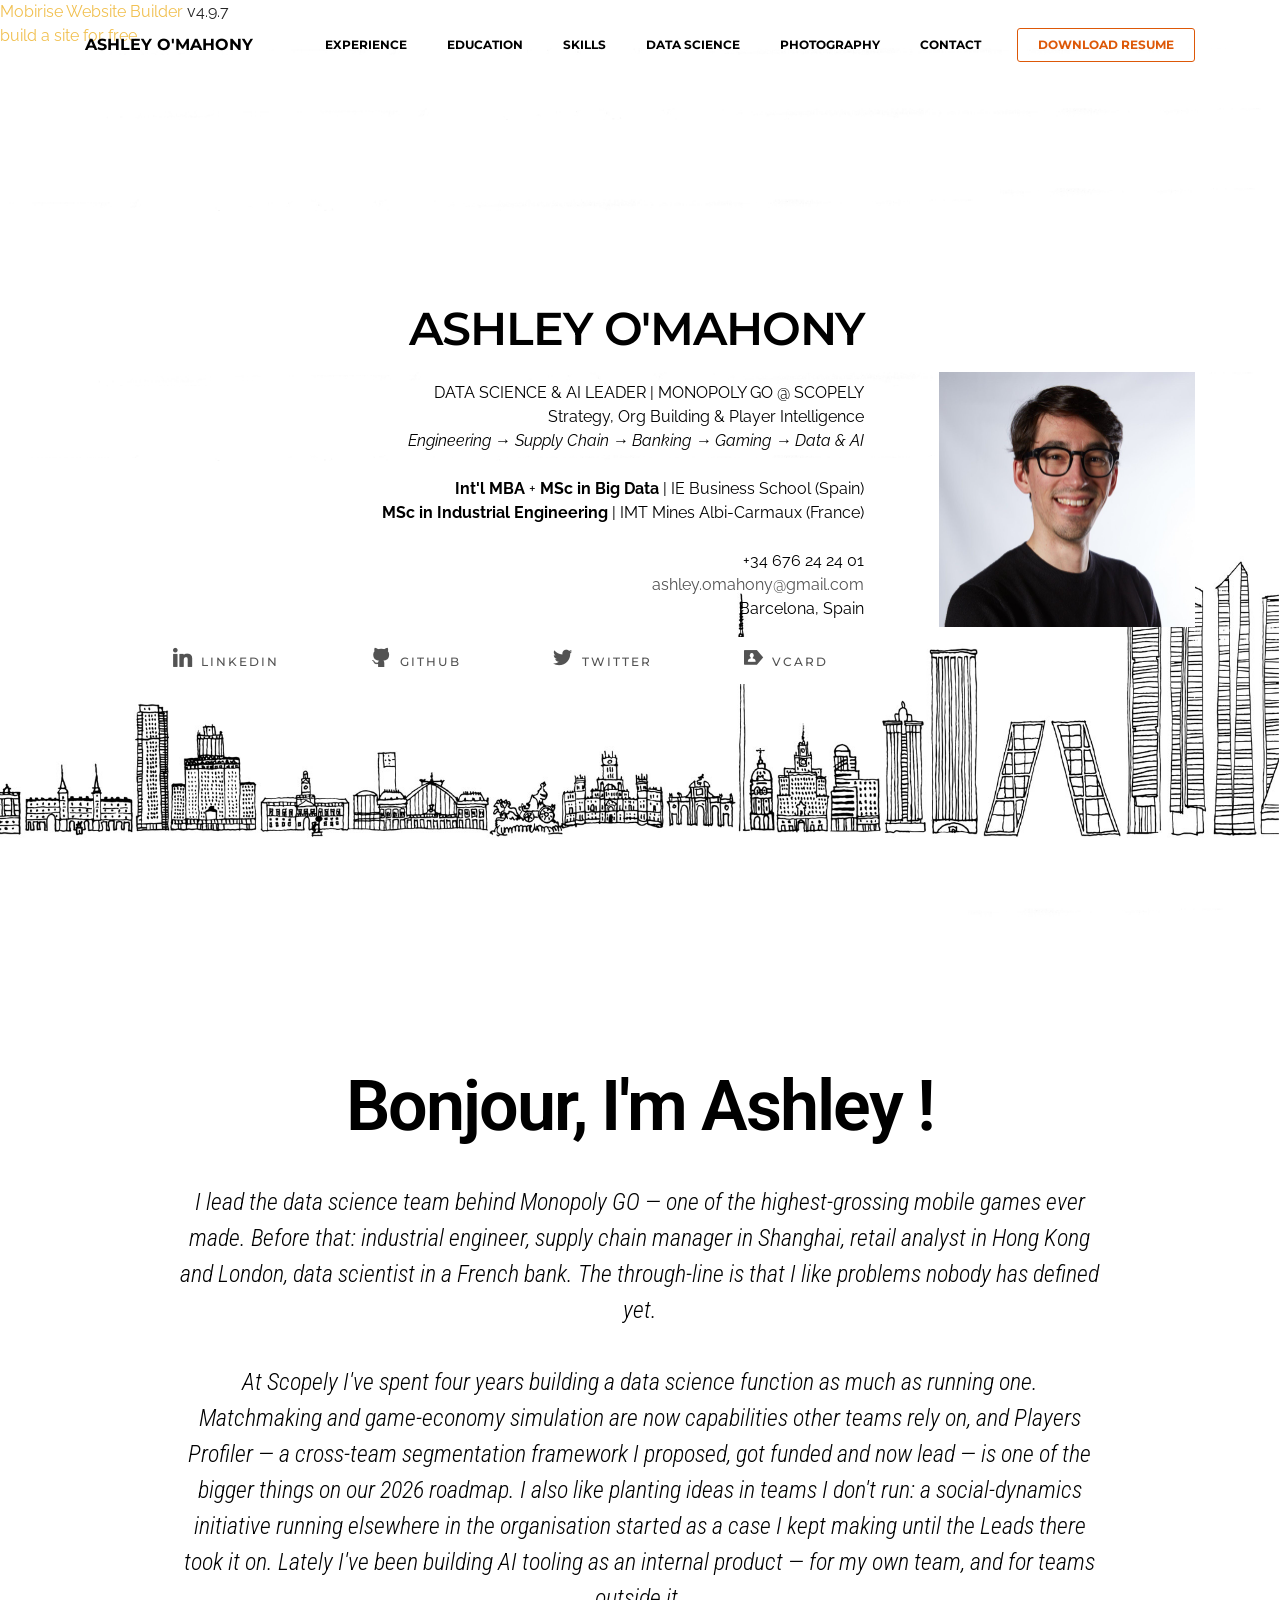
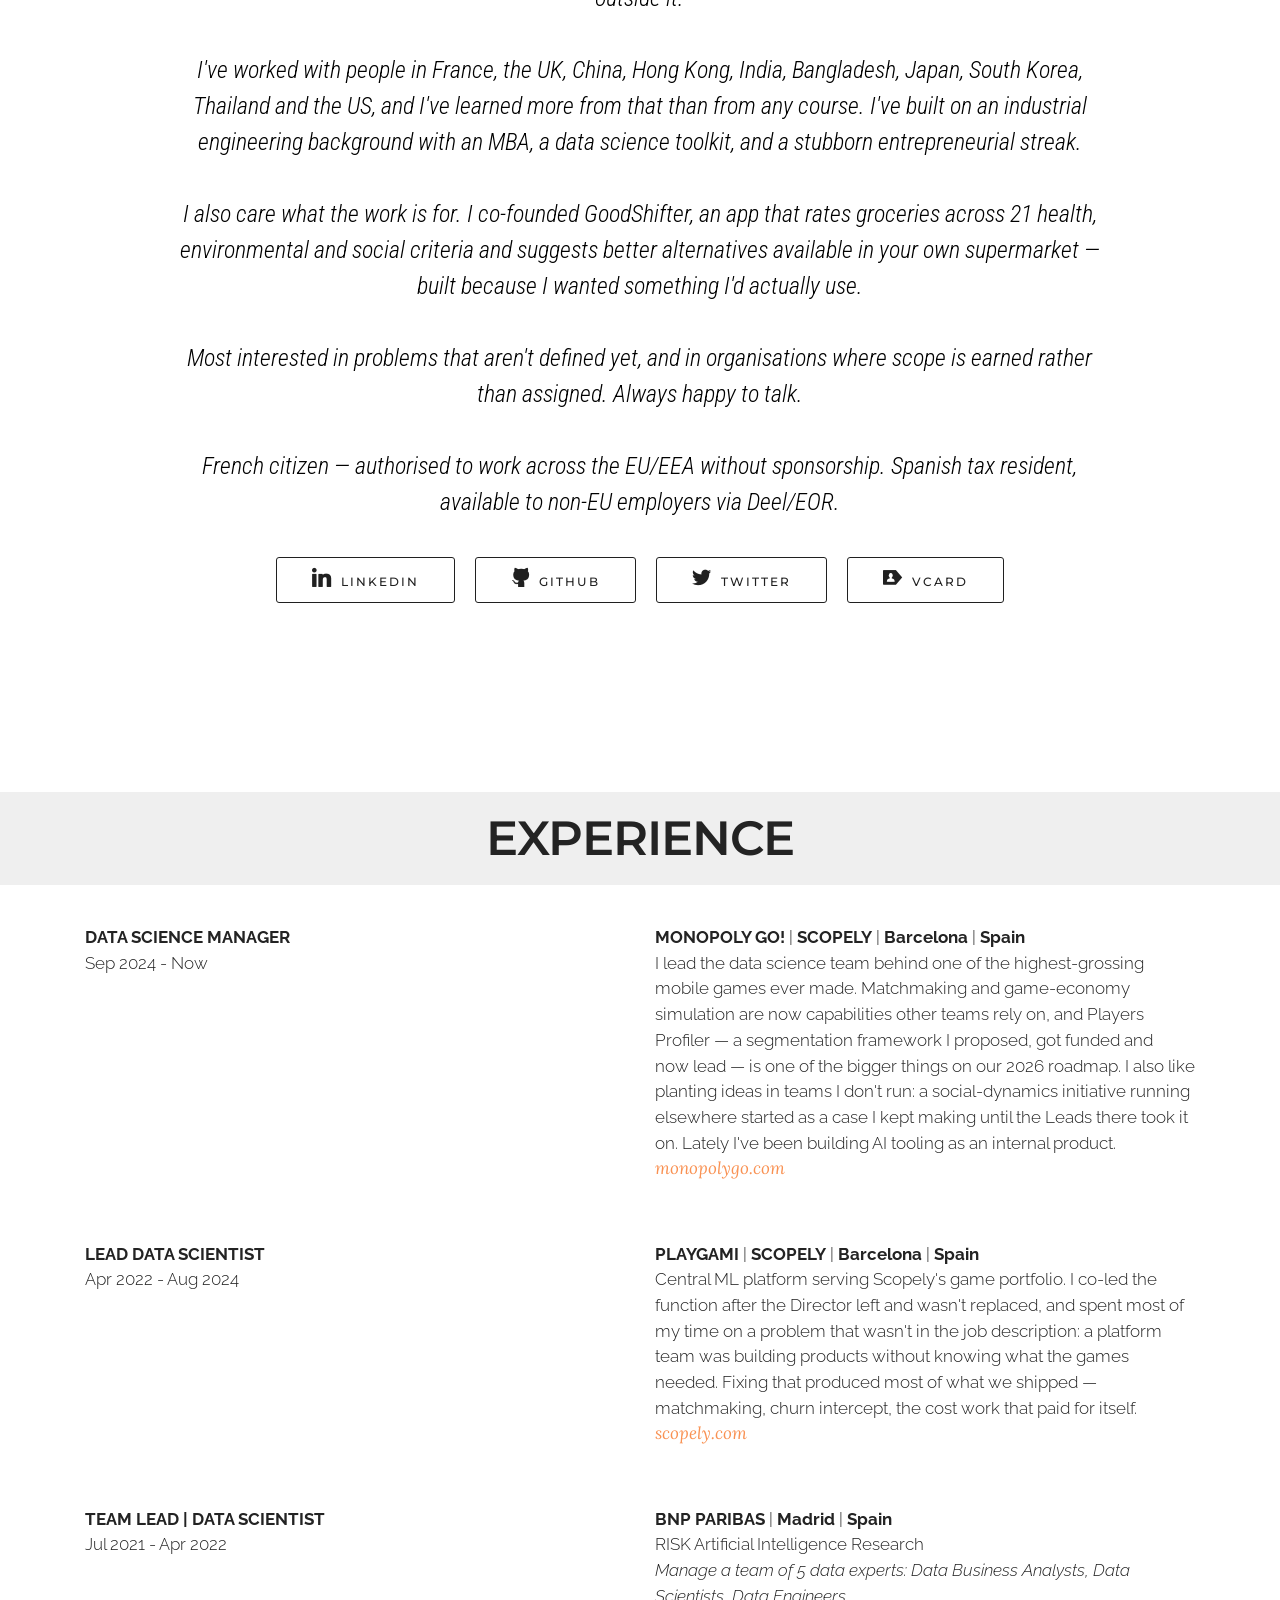
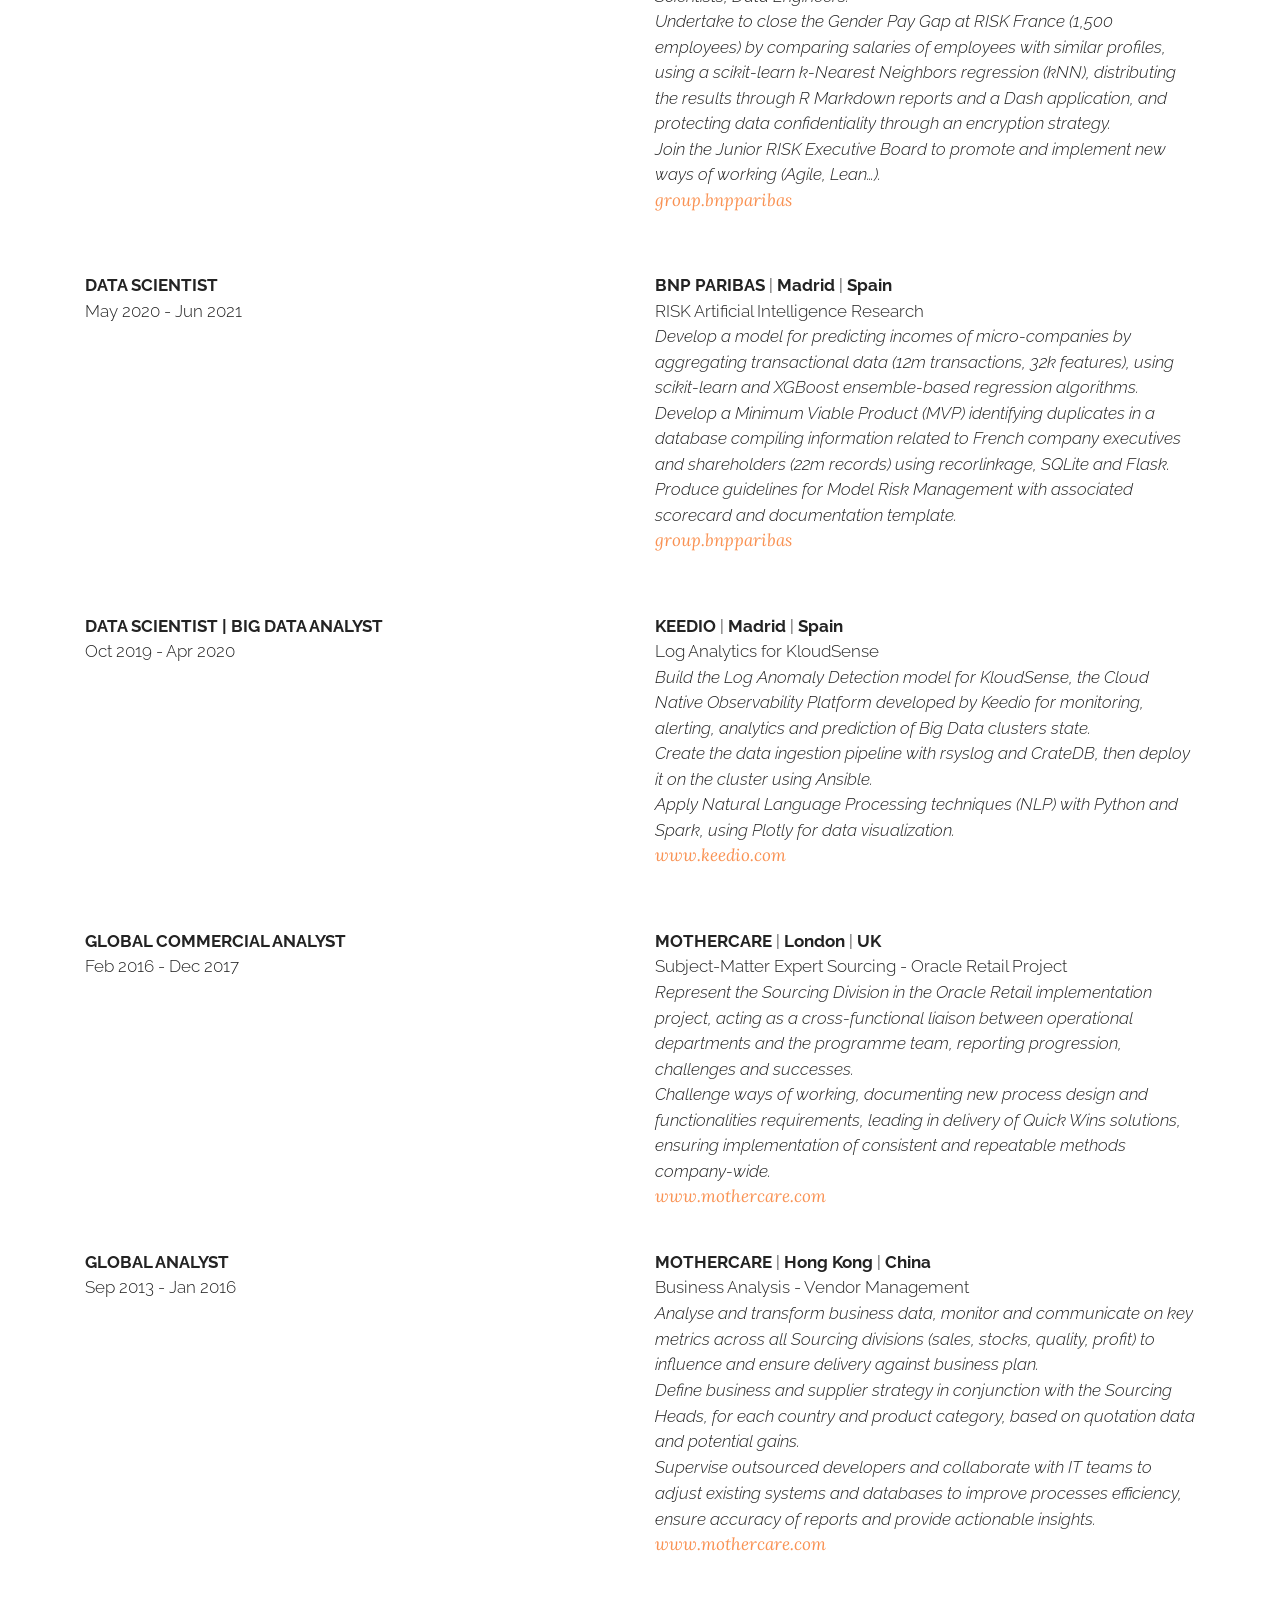
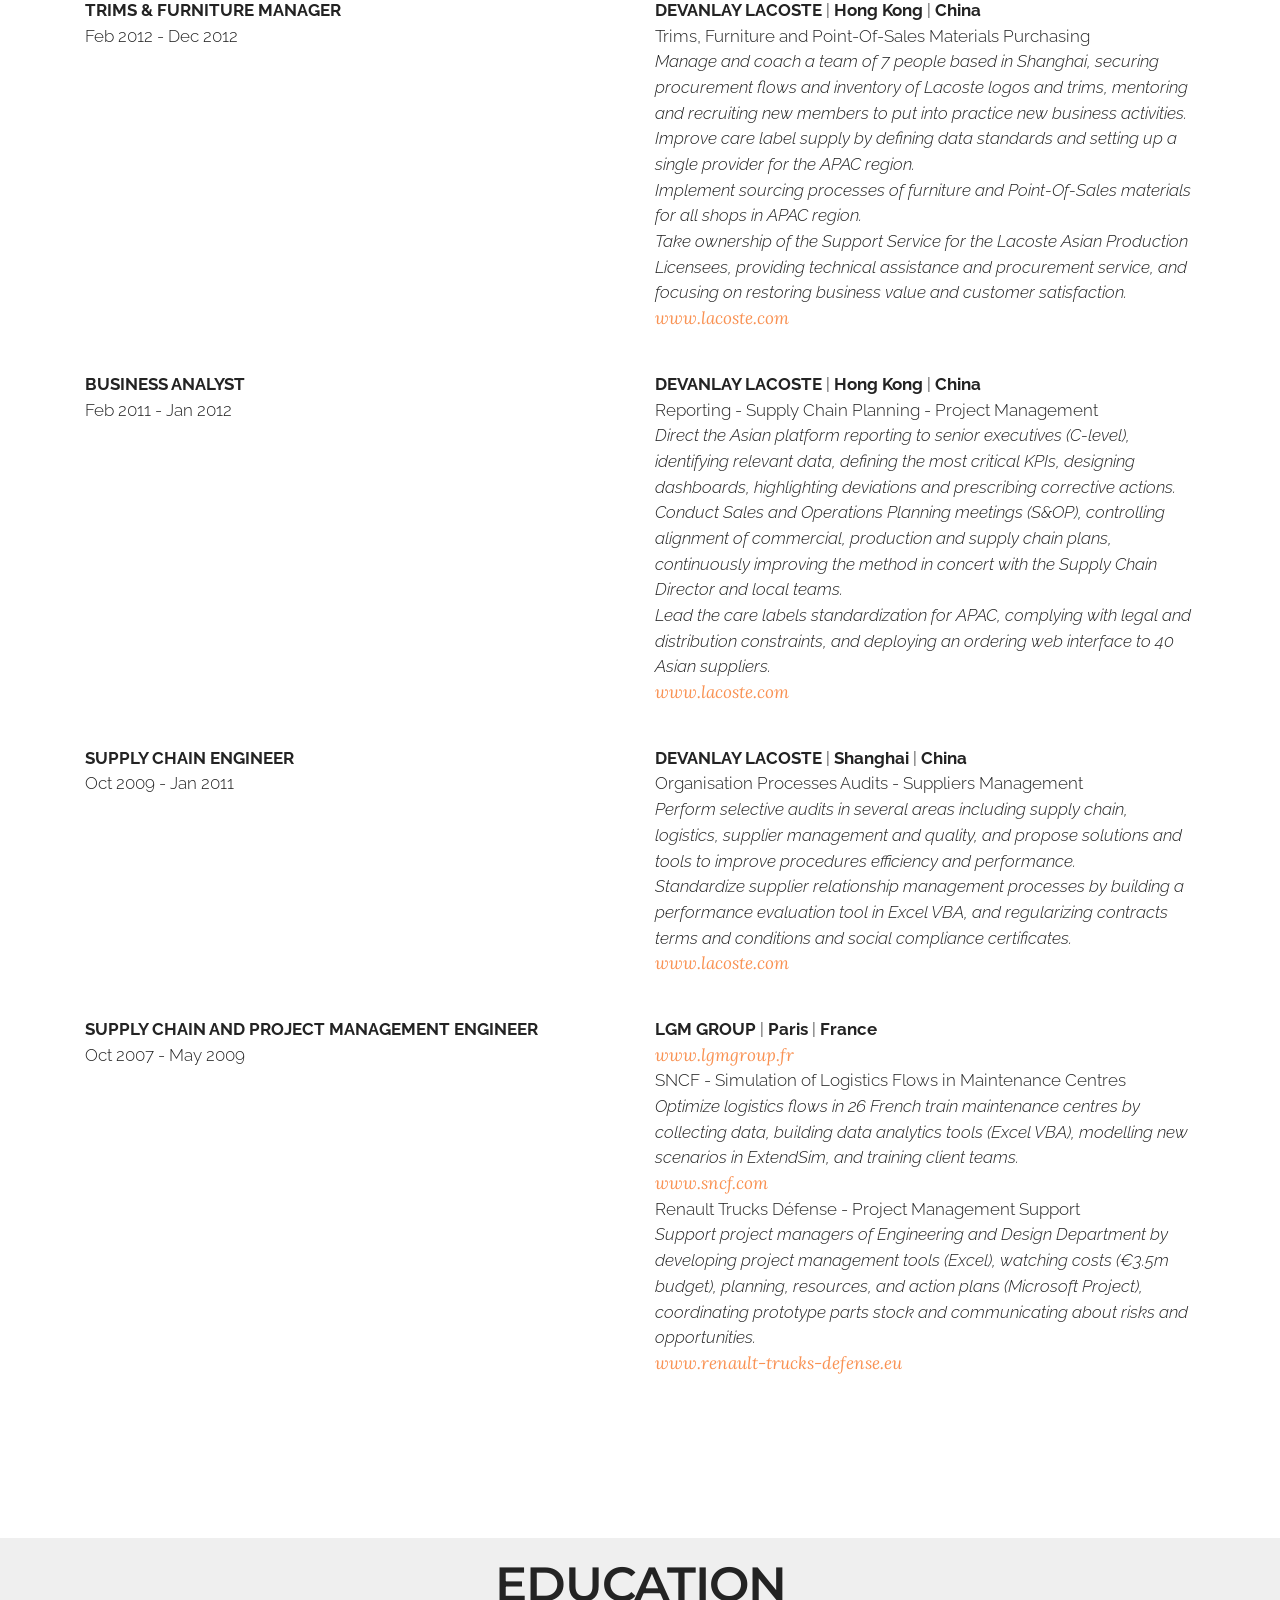
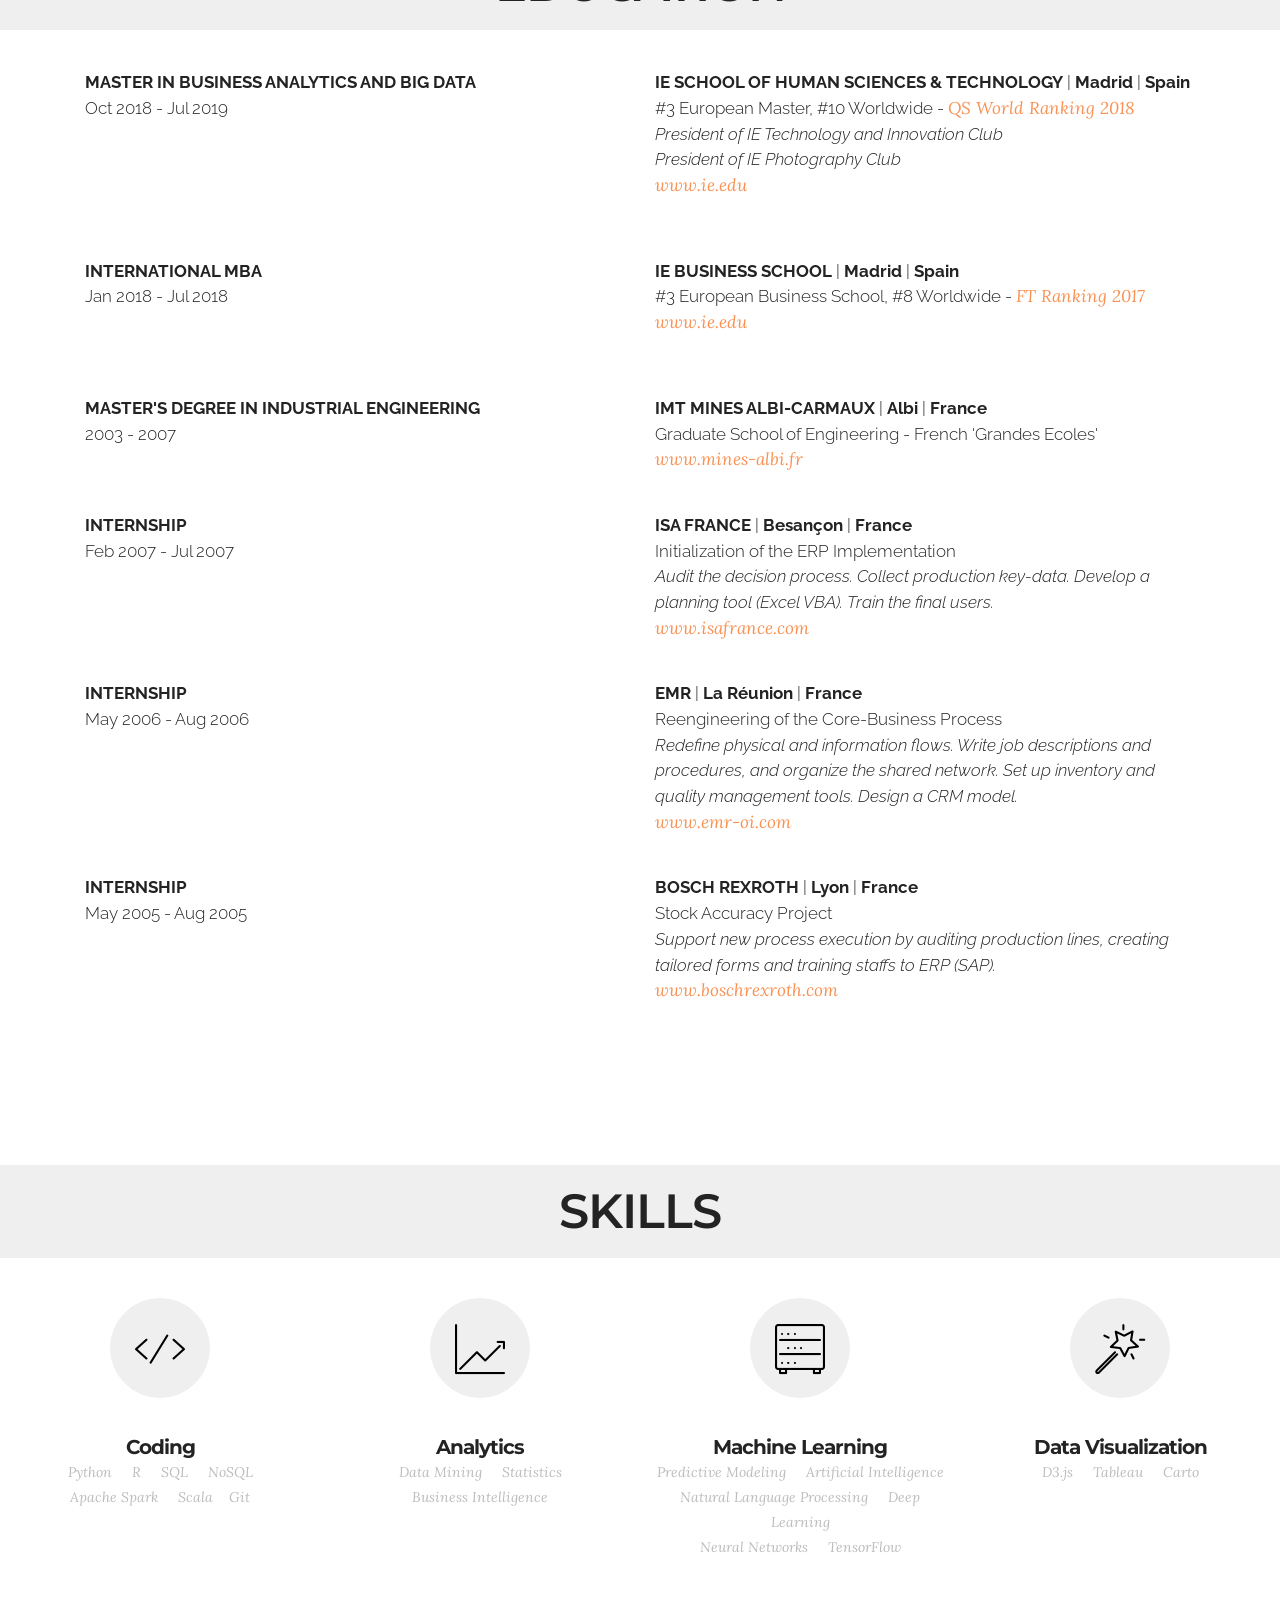
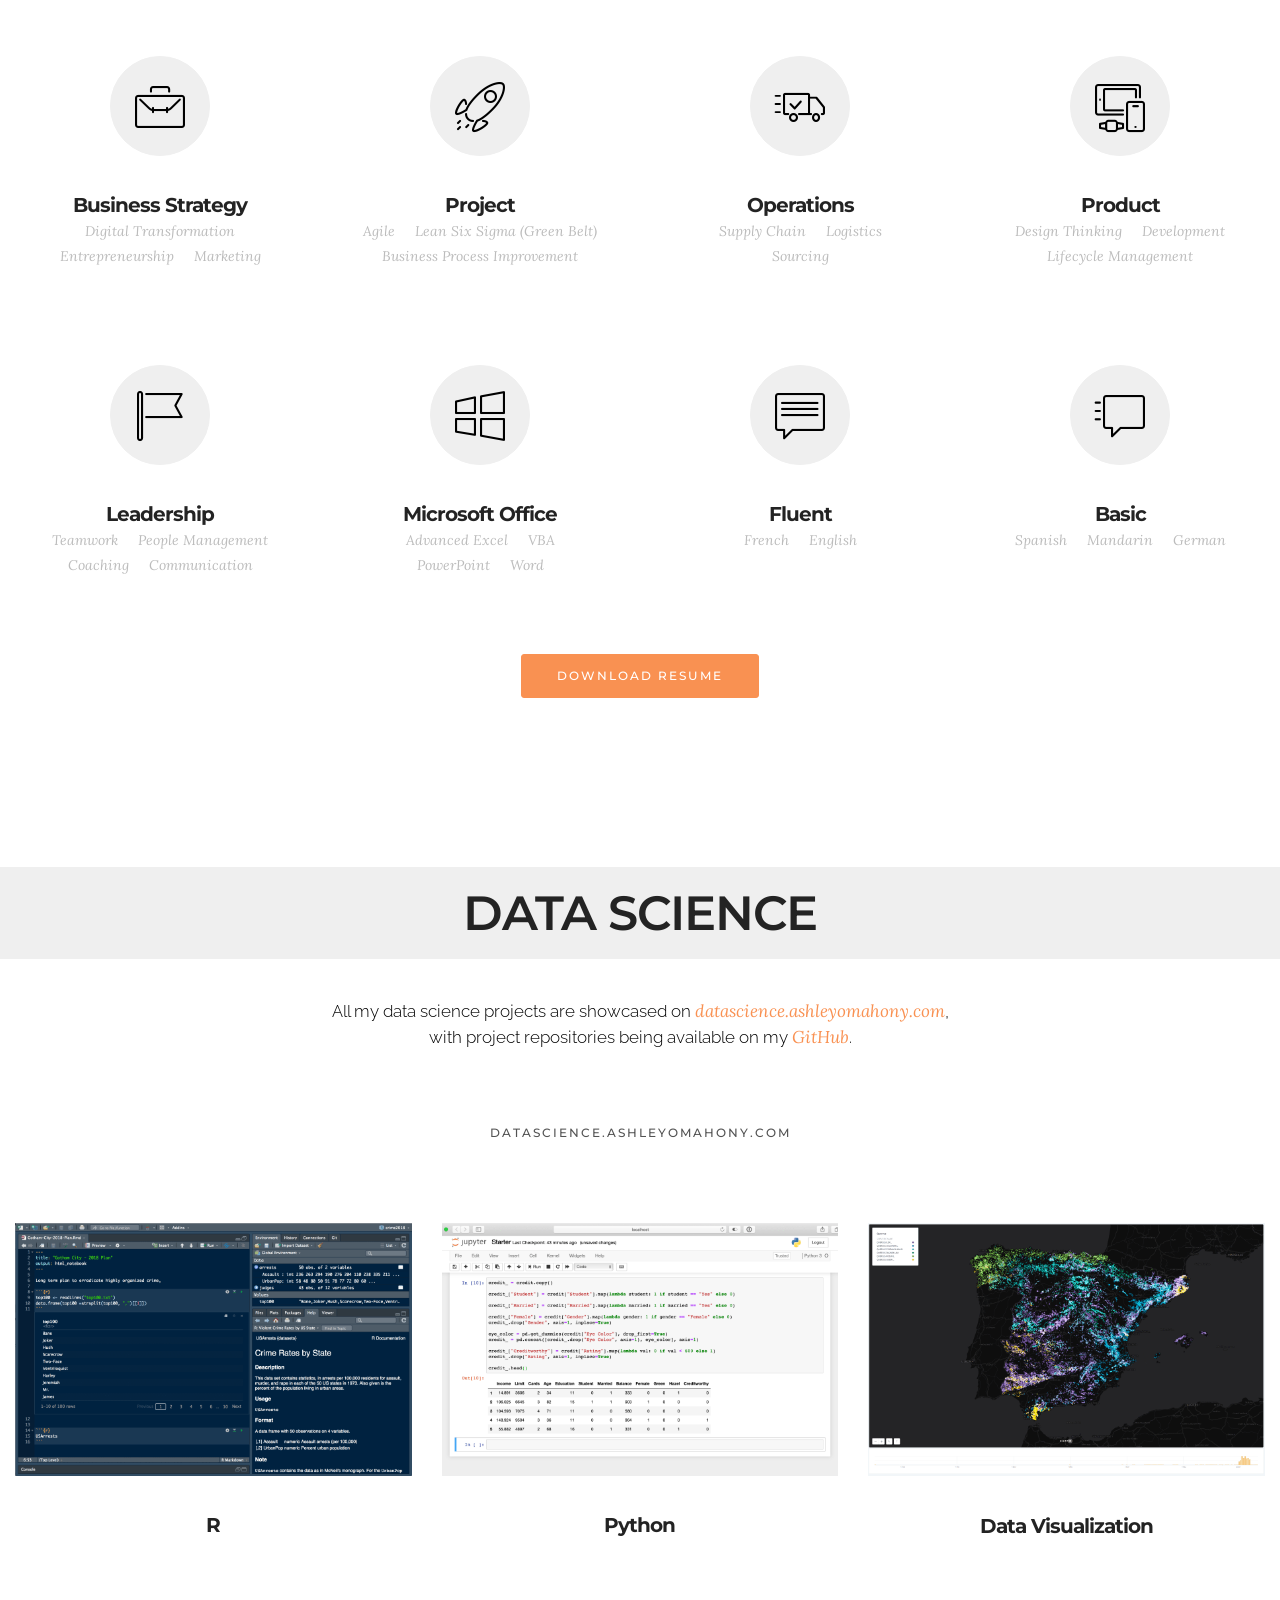
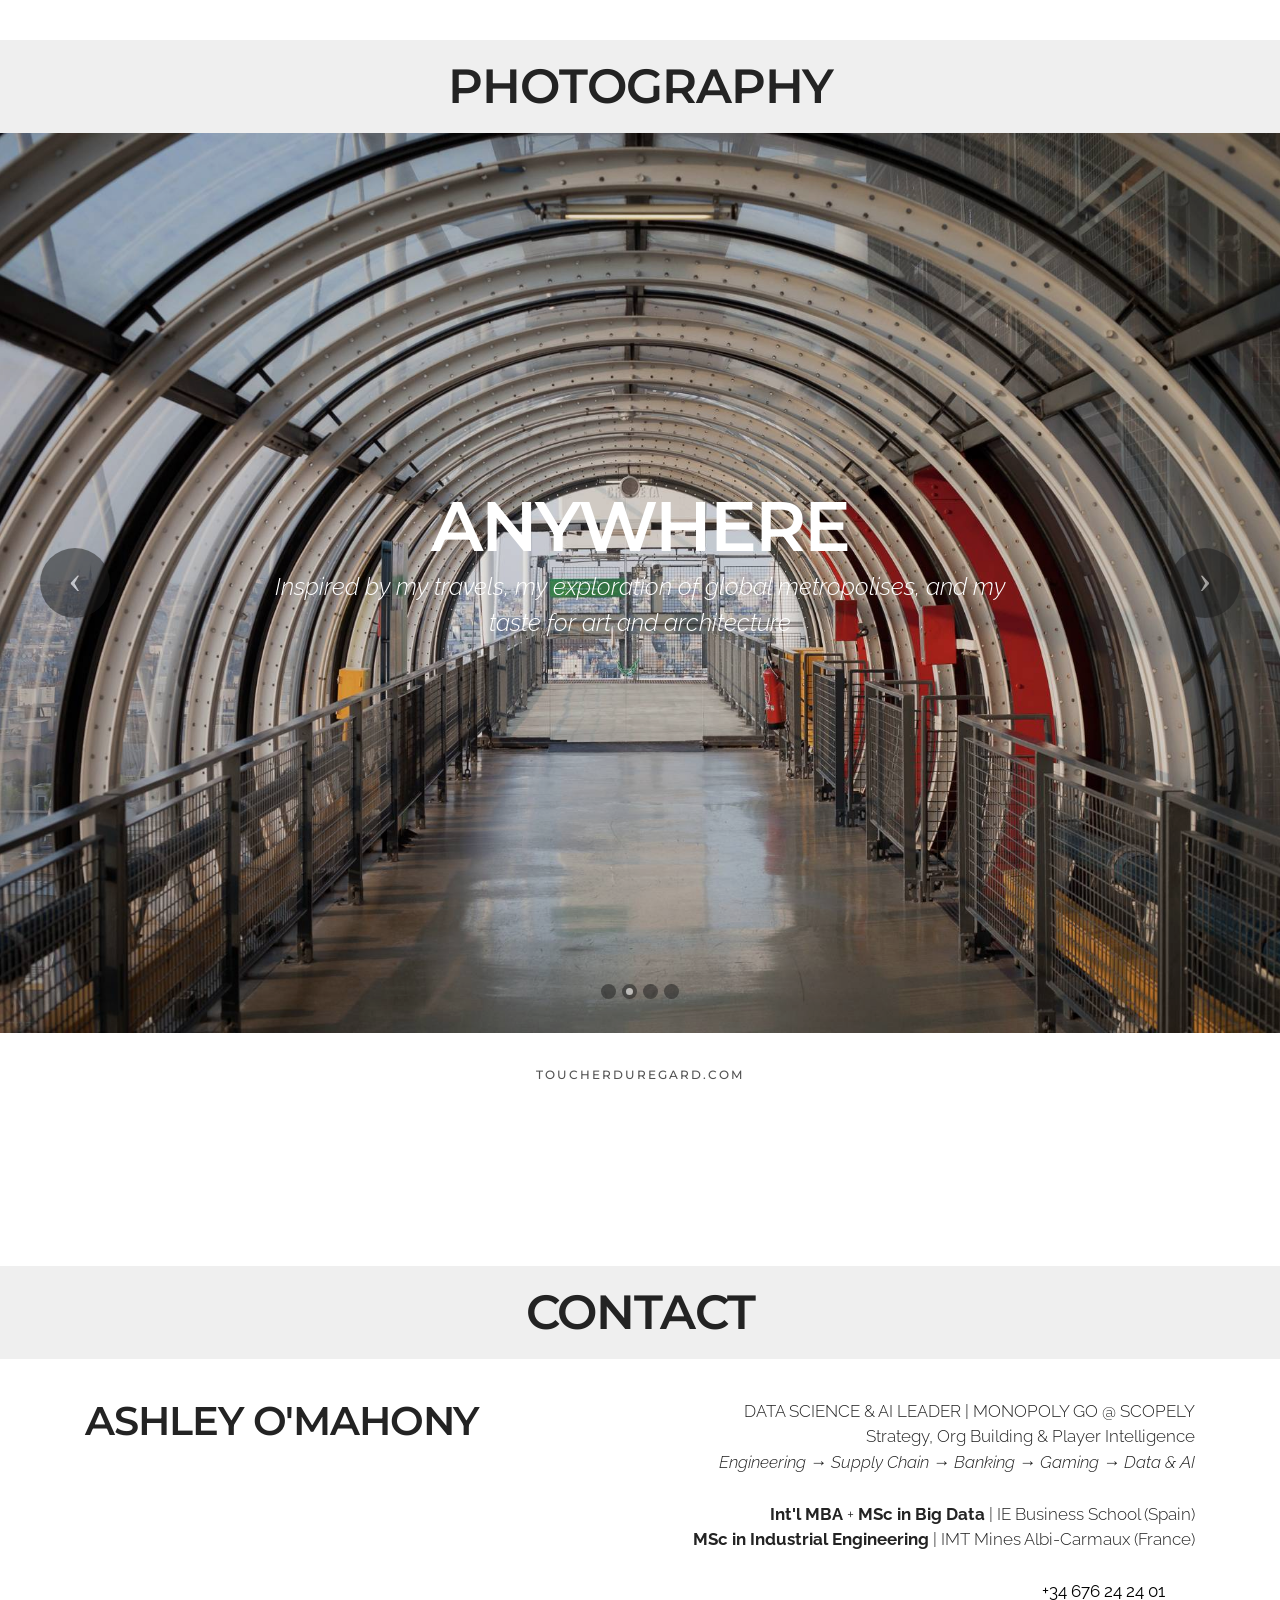
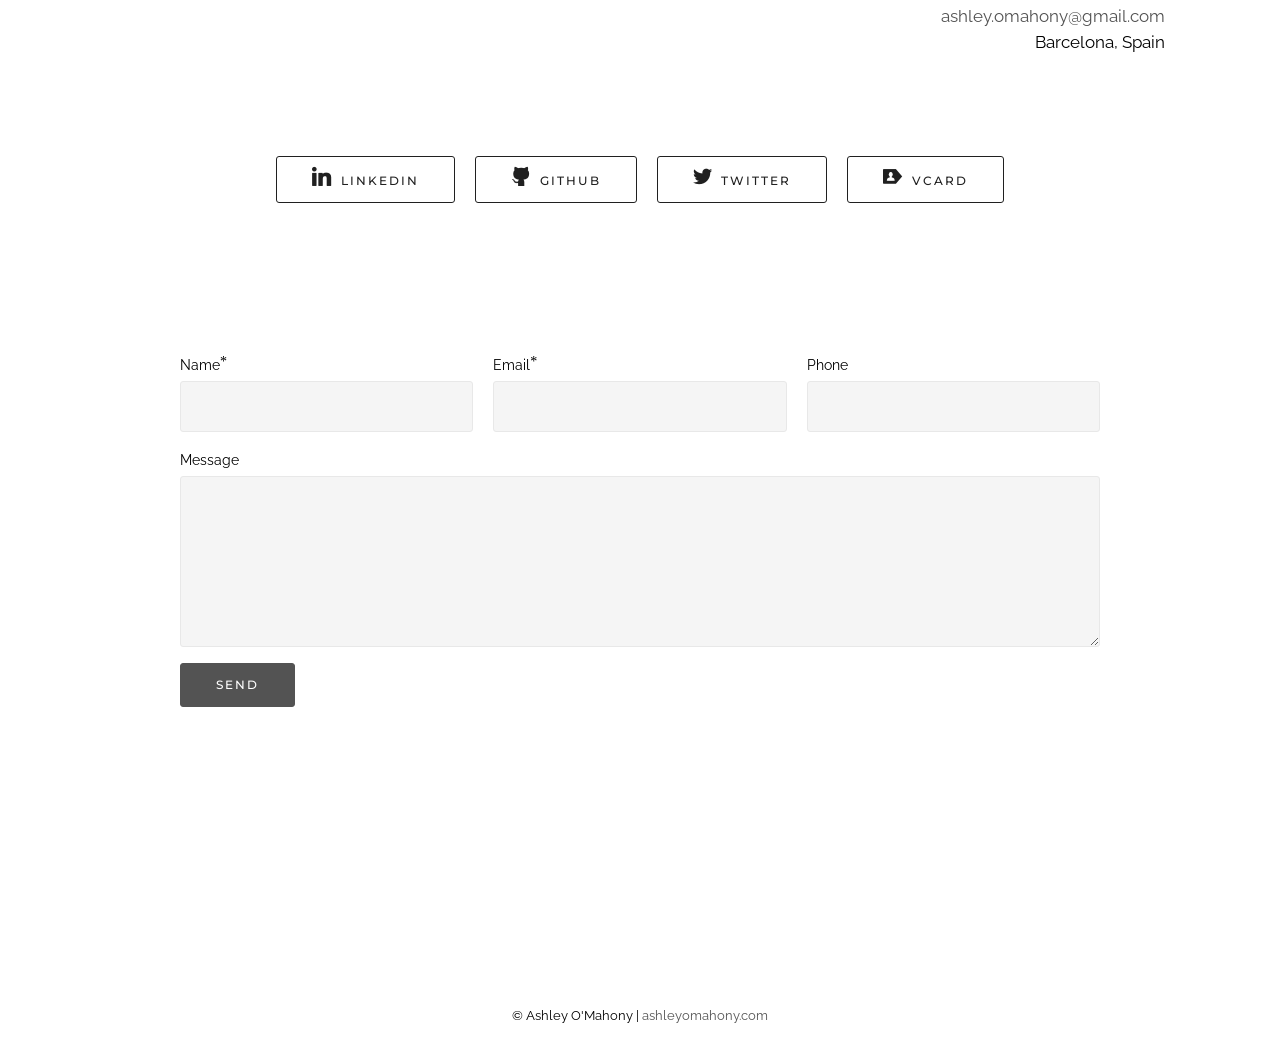
==== commit 09c9ad02: "Updated About" ====
--- a/index.html
+++ b/index.html
@@ -80,7 +80,7 @@
 
 </section>
 
-<section class="engine"><a href="https://mobirise.info/l">free site templates</a></section><section class="mbr-section mbr-section-hero mbr-section-full header2 mbr-parallax-background mbr-after-navbar" id="header2-1" data-rv-view="4" style="background-image: url(assets/images/londondraw-1-2000x1521-copy-2000x1521.png);">
+<section class="engine"><a href="https://mobirise.info/g">build a site for free</a></section><section class="mbr-section mbr-section-hero mbr-section-full header2 mbr-parallax-background mbr-after-navbar" id="header2-1" data-rv-view="4" style="background-image: url(assets/images/londondraw-1-2000x1521-copy-2000x1521.png);">
 
     
 
@@ -131,7 +131,7 @@
                 <div class="mbr-section col-md-10 col-md-offset-1 text-xs-center">
 
                     <h1 class="mbr-section-title display-1">Bonjour, I'm Ashley !</h1>
-                    <p class="mbr-section-lead lead"><br>I lead the data science team behind Monopoly GO — one of the highest-grossing mobile games ever made. Before that: industrial engineer, supply chain manager in Shanghai, retail analyst in Hong Kong and London, data scientist in a French bank. The through-line is that I like problems nobody has defined yet.<br><br>At Scopely, I've spent four years building a data science function as much as running one. Matchmaking and game-economy simulation are now capabilities the whole game leans on, and a research agenda I set for the wider Data &amp; Insights organisation became two of its live programmes. Lately I've been building AI tooling as an internal product — for my own team, and for teams outside it.<br><br>I've worked with people in France, the UK, China, Hong Kong, India, Bangladesh, Japan, South Korea, Thailand and the US, and I've learned more from that than from any course. I've built on an industrial engineering background with an MBA, a data science toolkit, and a stubborn entrepreneurial streak.<br><br>I also care what the work is for. I co-founded GoodShifter, an app that rates groceries across 21 health, environmental and social criteria and suggests better alternatives available in your own supermarket — built because I wanted something I'd actually use.<br><br>Most interested in problems that aren't defined yet, and in organisations where scope is earned rather than assigned. Always happy to talk.<br><br>French citizen — authorised to work across the EU/EEA without sponsorship. Spanish tax resident, available to non-EU employers via Deel/EOR.<br></p>
+                    <p class="mbr-section-lead lead"><br>I lead the data science team behind Monopoly GO — one of the highest-grossing mobile games ever made. Before that: industrial engineer, supply chain manager in Shanghai, retail analyst in Hong Kong and London, data scientist in a French bank. The through-line is that I like problems nobody has defined yet.<br><br>At Scopely I've spent four years building a data science function as much as running one. Matchmaking and game-economy simulation are now capabilities other teams rely on, and Players Profiler — a cross-team segmentation framework I proposed, got funded and now lead — is one of the bigger things on our 2026 roadmap. I also like planting ideas in teams I don't run: a social-dynamics initiative running elsewhere in the organisation started as a case I kept making until the Leads there took it on. Lately I've been building AI tooling as an internal product — for my own team, and for teams outside it.<br><br>I've worked with people in France, the UK, China, Hong Kong, India, Bangladesh, Japan, South Korea, Thailand and the US, and I've learned more from that than from any course. I've built on an industrial engineering background with an MBA, a data science toolkit, and a stubborn entrepreneurial streak.<br><br>I also care what the work is for. I co-founded GoodShifter, an app that rates groceries across 21 health, environmental and social criteria and suggests better alternatives available in your own supermarket — built because I wanted something I'd actually use.<br><br>Most interested in problems that aren't defined yet, and in organisations where scope is earned rather than assigned. Always happy to talk.<br><br>French citizen — authorised to work across the EU/EEA without sponsorship. Spanish tax resident, available to non-EU employers via Deel/EOR.<br></p>
                     <div class="mbr-section-btn">  <a class="btn btn-lg btn-black-outline btn-black" href="https://www.linkedin.com/in/ashleyomahony" target="_blank"><span class="socicon socicon-linkedin mbr-iconfont mbr-iconfont-btn"></span>LINKEDIN</a> <a class="btn btn-lg btn-black-outline btn-black" href="http://github.com/ashomah" target="_blank"><span class="socicon socicon-github mbr-iconfont mbr-iconfont-btn"></span>GITHUB</a> <a class="btn btn-lg btn-black-outline btn-black" href="https://twitter.com/AshleyOMahony" target="_blank"><span class="socicon socicon-twitter mbr-iconfont mbr-iconfont-btn"></span>TWITTER</a> <a class="btn btn-lg btn-black-outline btn-black" href="http://ashleyomahony.com/Ashley_OMahony.vcf" target="_blank"><span class="socicon socicon-persona mbr-iconfont mbr-iconfont-btn"></span>VCARD</a>   </div>
                 </div>
             </div>
@@ -169,7 +169,7 @@
     <div class="container">
         <div class="row">
             <div class="col-xs-12 col-md-6 lead"><p><strong>DATA SCIENCE MANAGER</strong></p><p><span style="font-size: 1.07rem; line-height: 1.5;">Sep 2024 - Now</span><br></p></div>
-            <div class="col-xs-12 col-md-6 lead"><p><strong>MONOPOLY GO!</strong> | <strong>SCOPELY</strong>&nbsp;| <strong>Barcelona</strong> | <strong>Spain</strong></p><p><span style="font-size: 17.12px;">I lead the data science team behind one of the highest-grossing mobile games ever&nbsp;</span><span style="font-size: 17.12px;">made. Matchmaking and game-economy simulation are now capabilities the whole game&nbsp;</span><span style="font-size: 17.12px;">leans on, and a research agenda I set for the wider data organisation became two of&nbsp;</span><span style="font-size: 17.12px;">its live programmes. Lately I've been building AI tooling as an internal product —&nbsp;</span><span style="font-size: 17.12px;">for my own team, and for teams outside it.</span></p><p><em><a href="https://www.monopolygo.com/" target="_blank">monopolygo.com</a></em><br></p></div>
+            <div class="col-xs-12 col-md-6 lead"><p><strong>MONOPOLY GO!</strong> | <strong>SCOPELY</strong>&nbsp;| <strong>Barcelona</strong> | <strong>Spain</strong></p><p><span style="font-size: 17.12px;">I lead the data science team behind one of the highest-grossing mobile games ever&nbsp;</span><span style="font-size: 17.12px;">made. Matchmaking and game-economy simulation are now capabilities other teams rely&nbsp;</span><span style="font-size: 17.12px;">on, and Players Profiler — a segmentation framework I proposed, got funded and now&nbsp;</span><span style="font-size: 17.12px;">lead — is one of the bigger things on our 2026 roadmap. I also like planting ideas&nbsp;</span><span style="font-size: 17.12px;">in teams I don't run: a social-dynamics initiative running elsewhere started as a&nbsp;</span><span style="font-size: 17.12px;">case I kept making until the Leads there took it on. Lately I've been building AI&nbsp;</span><span style="font-size: 17.12px;">tooling as an internal product.</span></p><p><em><a href="https://www.monopolygo.com/" target="_blank">monopolygo.com</a></em><br></p></div>
         </div>
     </div>
 
@@ -924,7 +924,7 @@
 
                     <form action="https://mobirise.com/" method="post" data-form-title="CONTACT ME">
 
-                        <input type="hidden" value="jux+6GkgKtQiCxteme3bTPKpYpwmz+REcO1nXnmBnRI5aZTGs919wz3pvCru4FHtJdqeXsrTz8gJ7YNjw5fvEWZAy4B0Uu9pzjvXt+agcQSvO2AgfWgJfeqjC1KL3cyu" data-form-email="true">
+                        <input type="hidden" value="c3d9KUf3JdUJnPvwnYAof9PtEHjf1gKIlOlpP/4Q7s9LLVQ13f/bDUAiR4MLe0MgxQtwxN4egGDWUd3t/Bk2yXoD0Hisw2DEwgJ/CLKU1gitOomTlKnxyCb6b9tFb8fS" data-form-email="true">
 
                         <div class="row row-sm-offset">
 
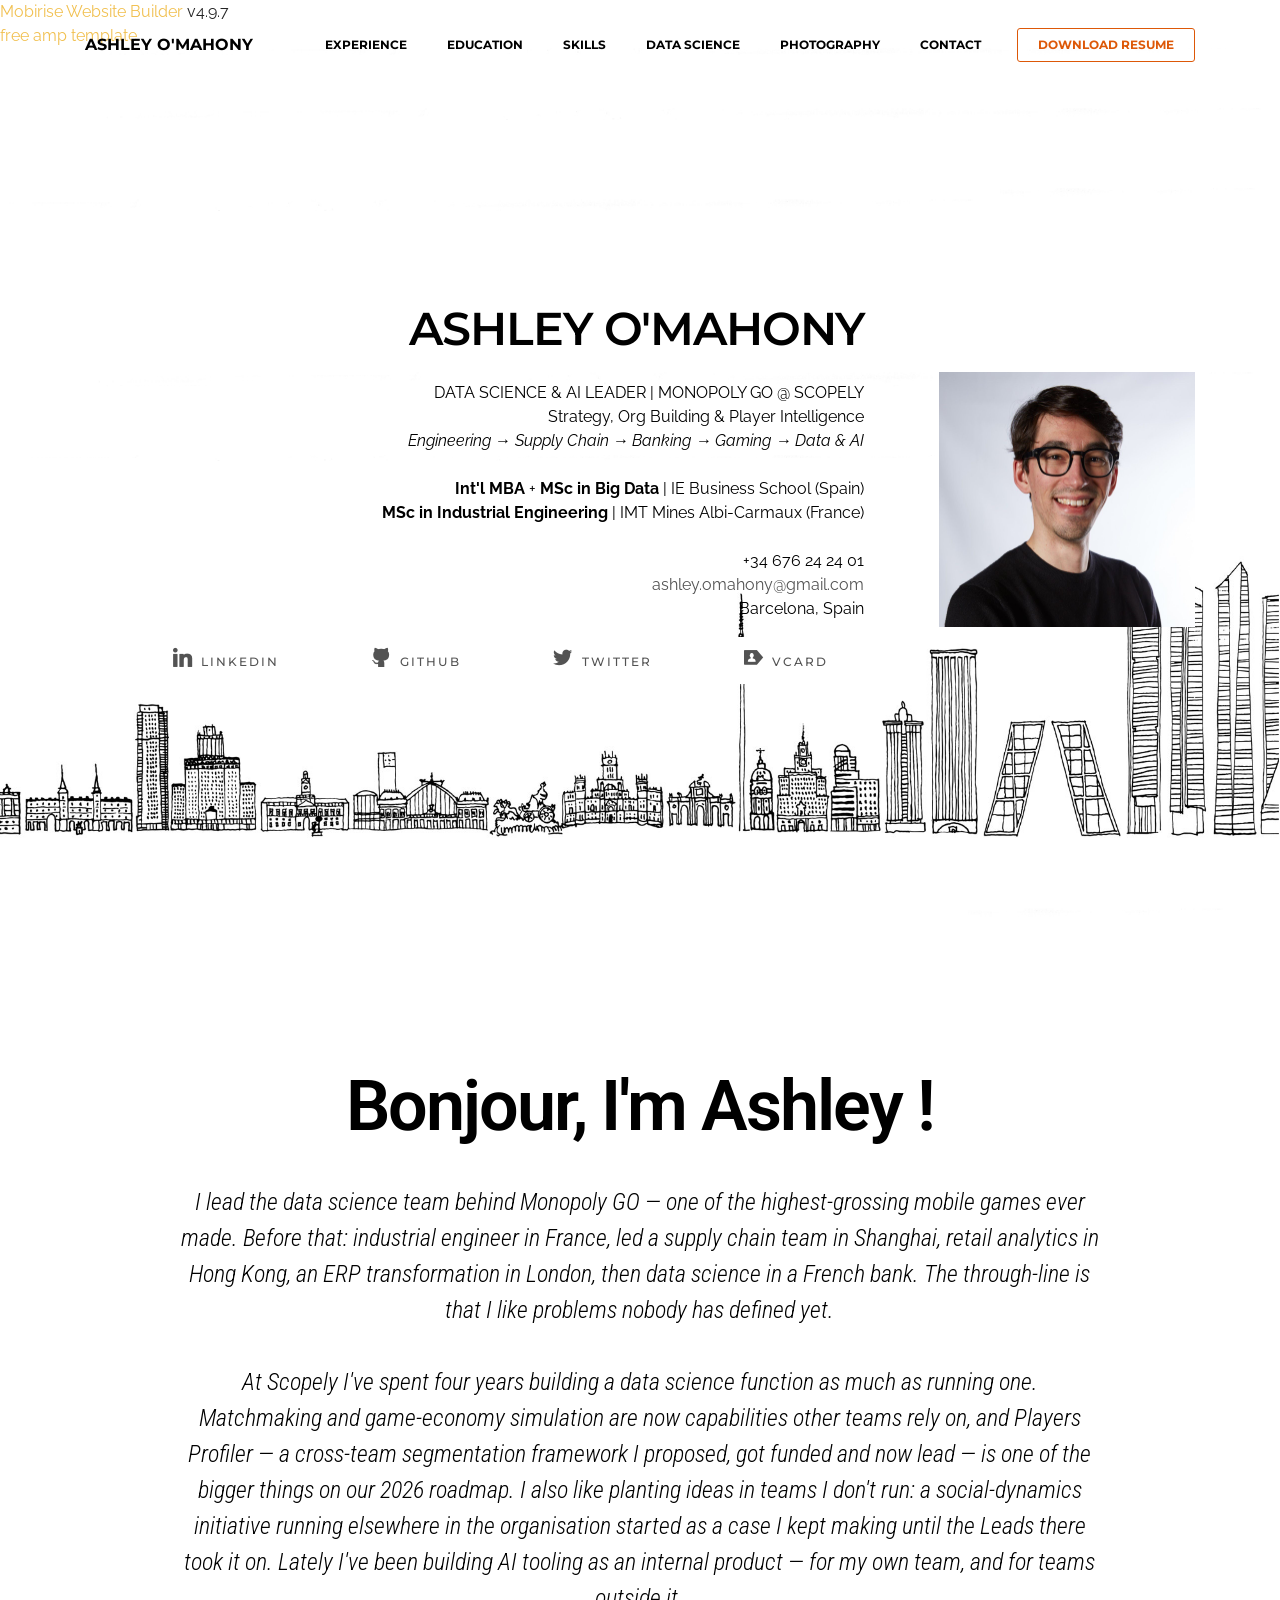
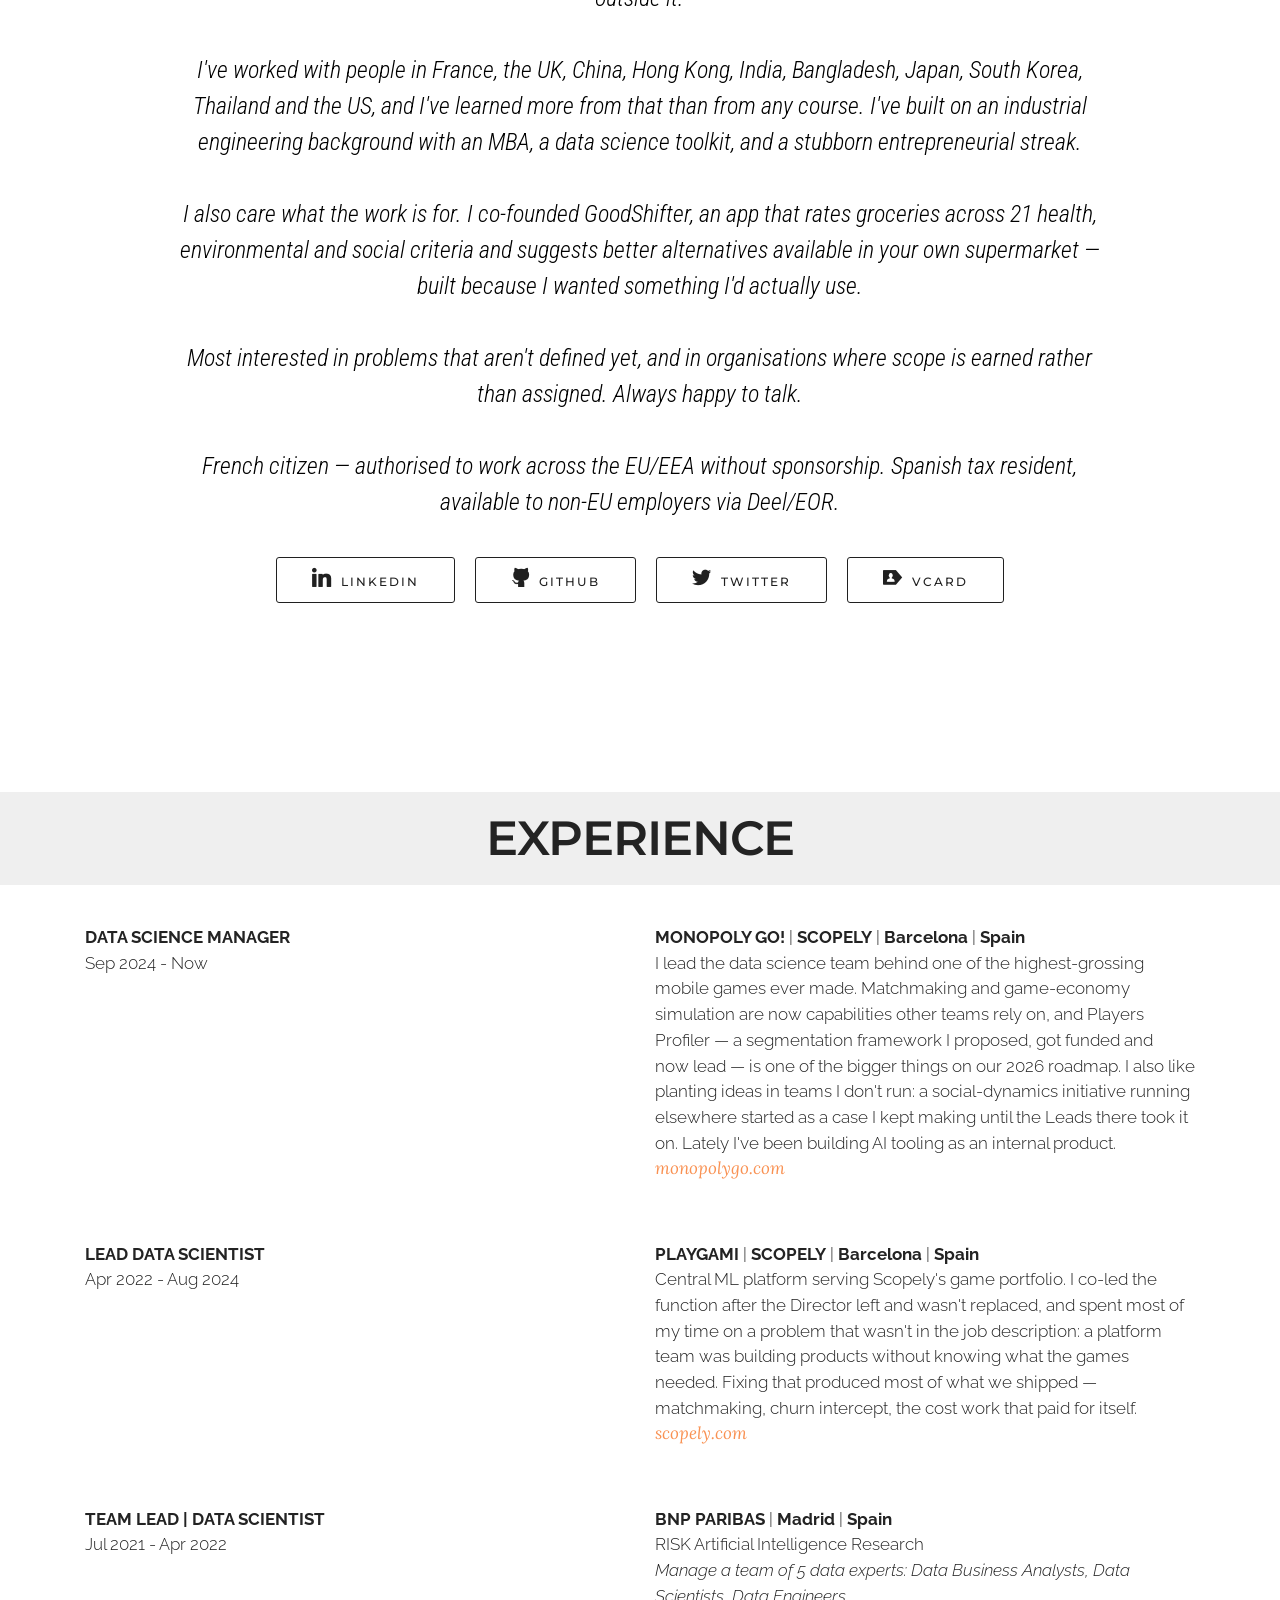
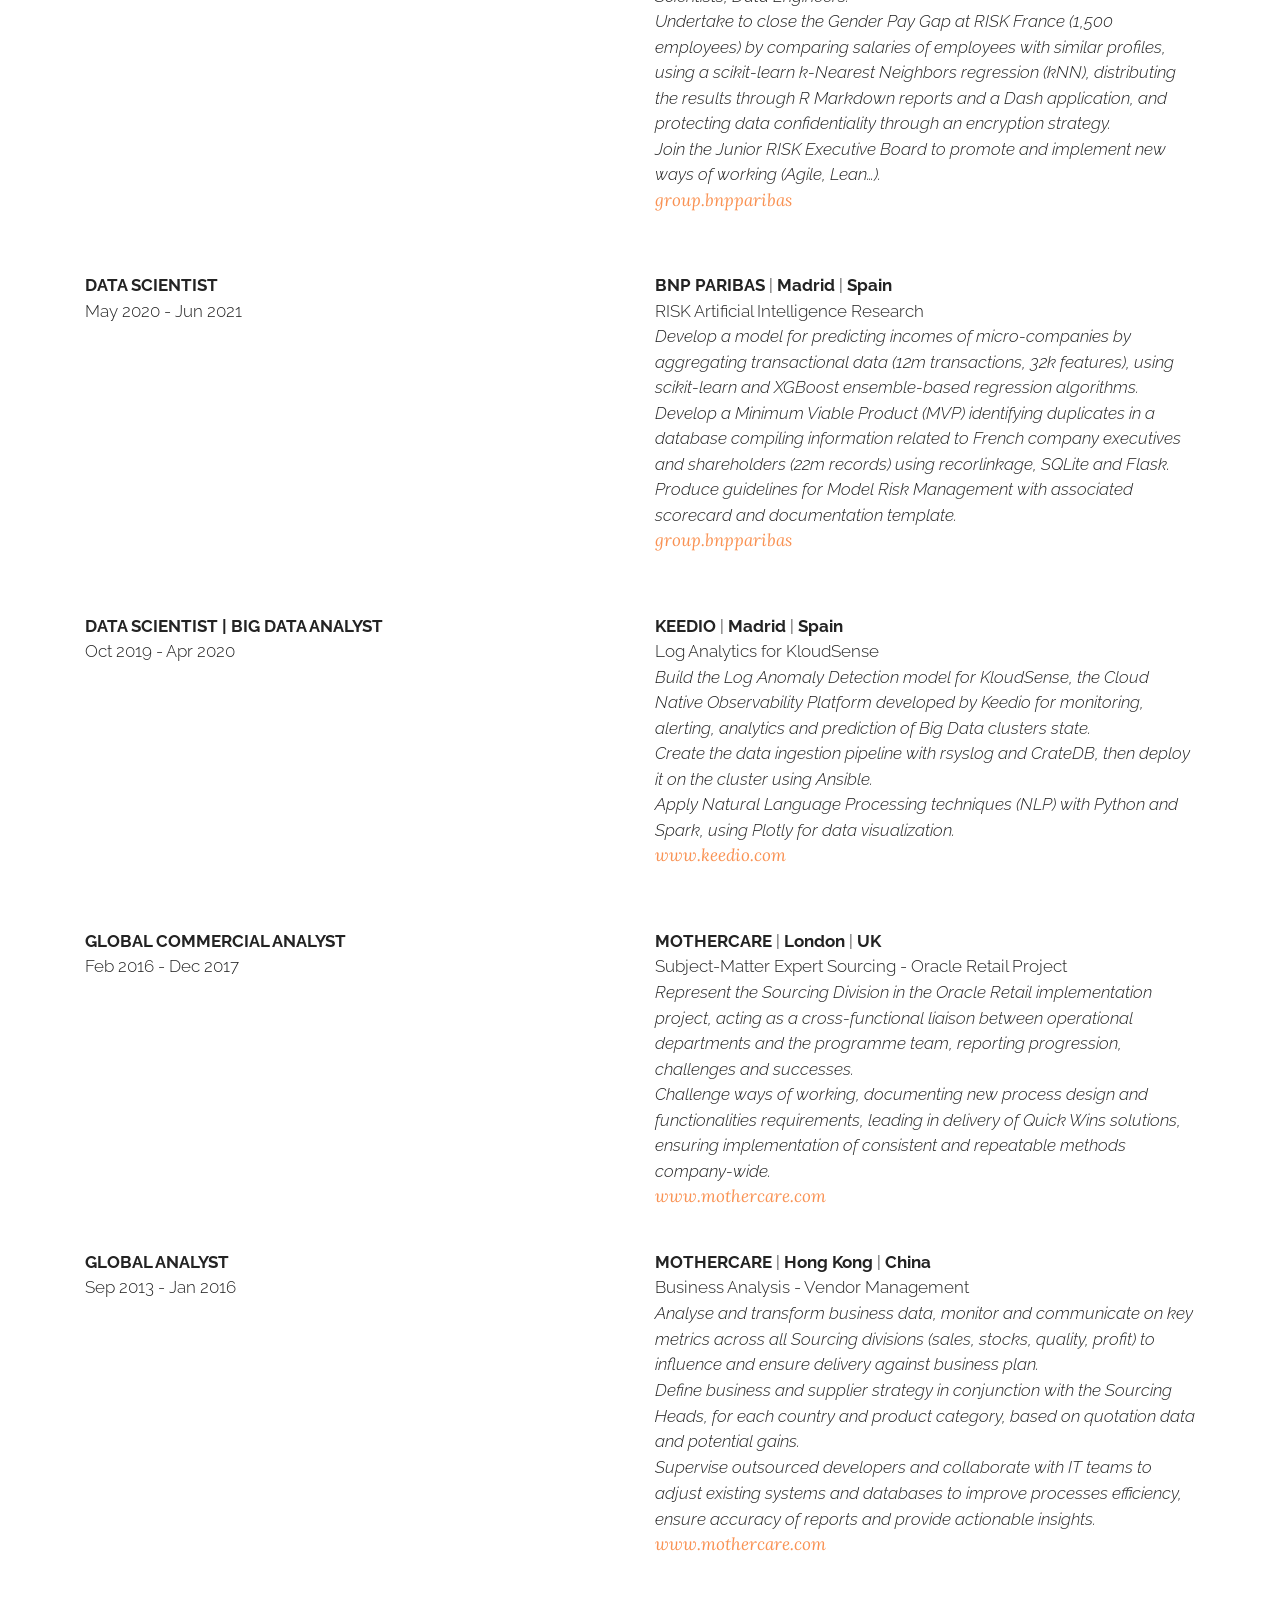
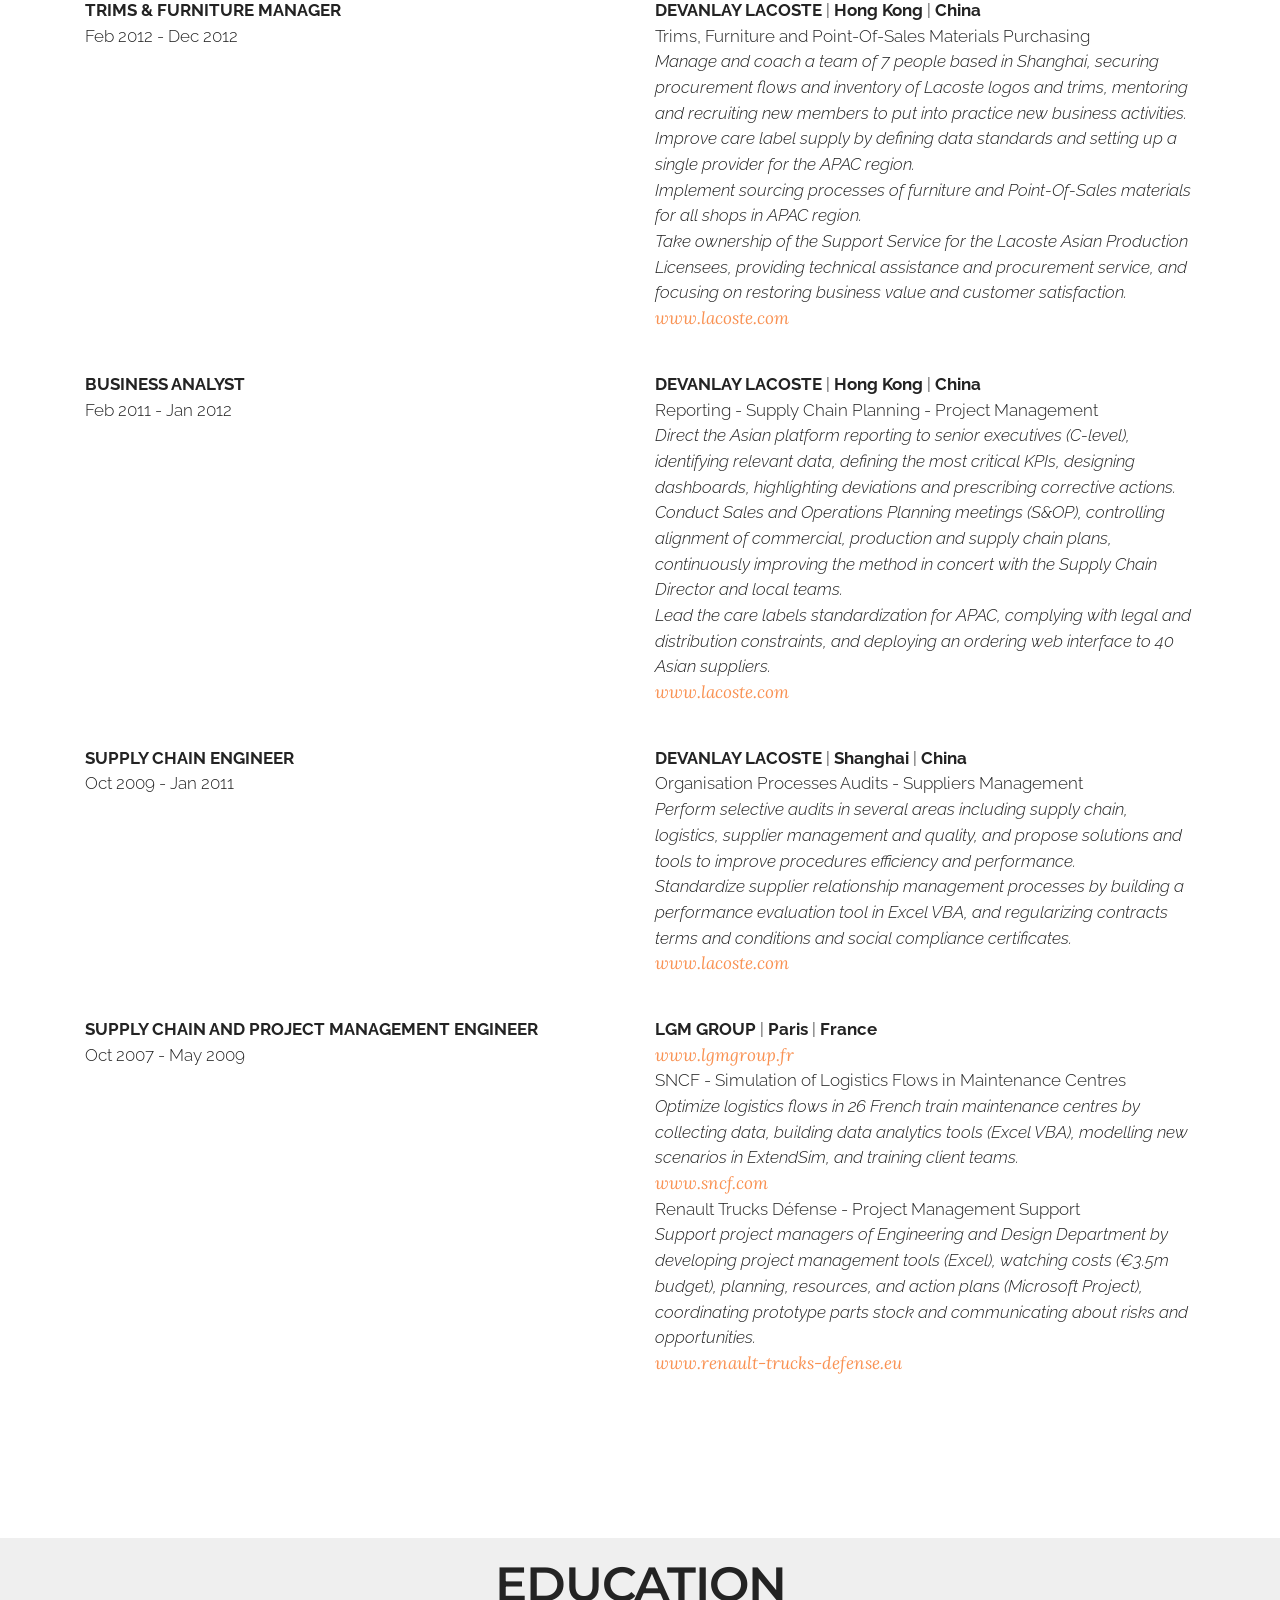
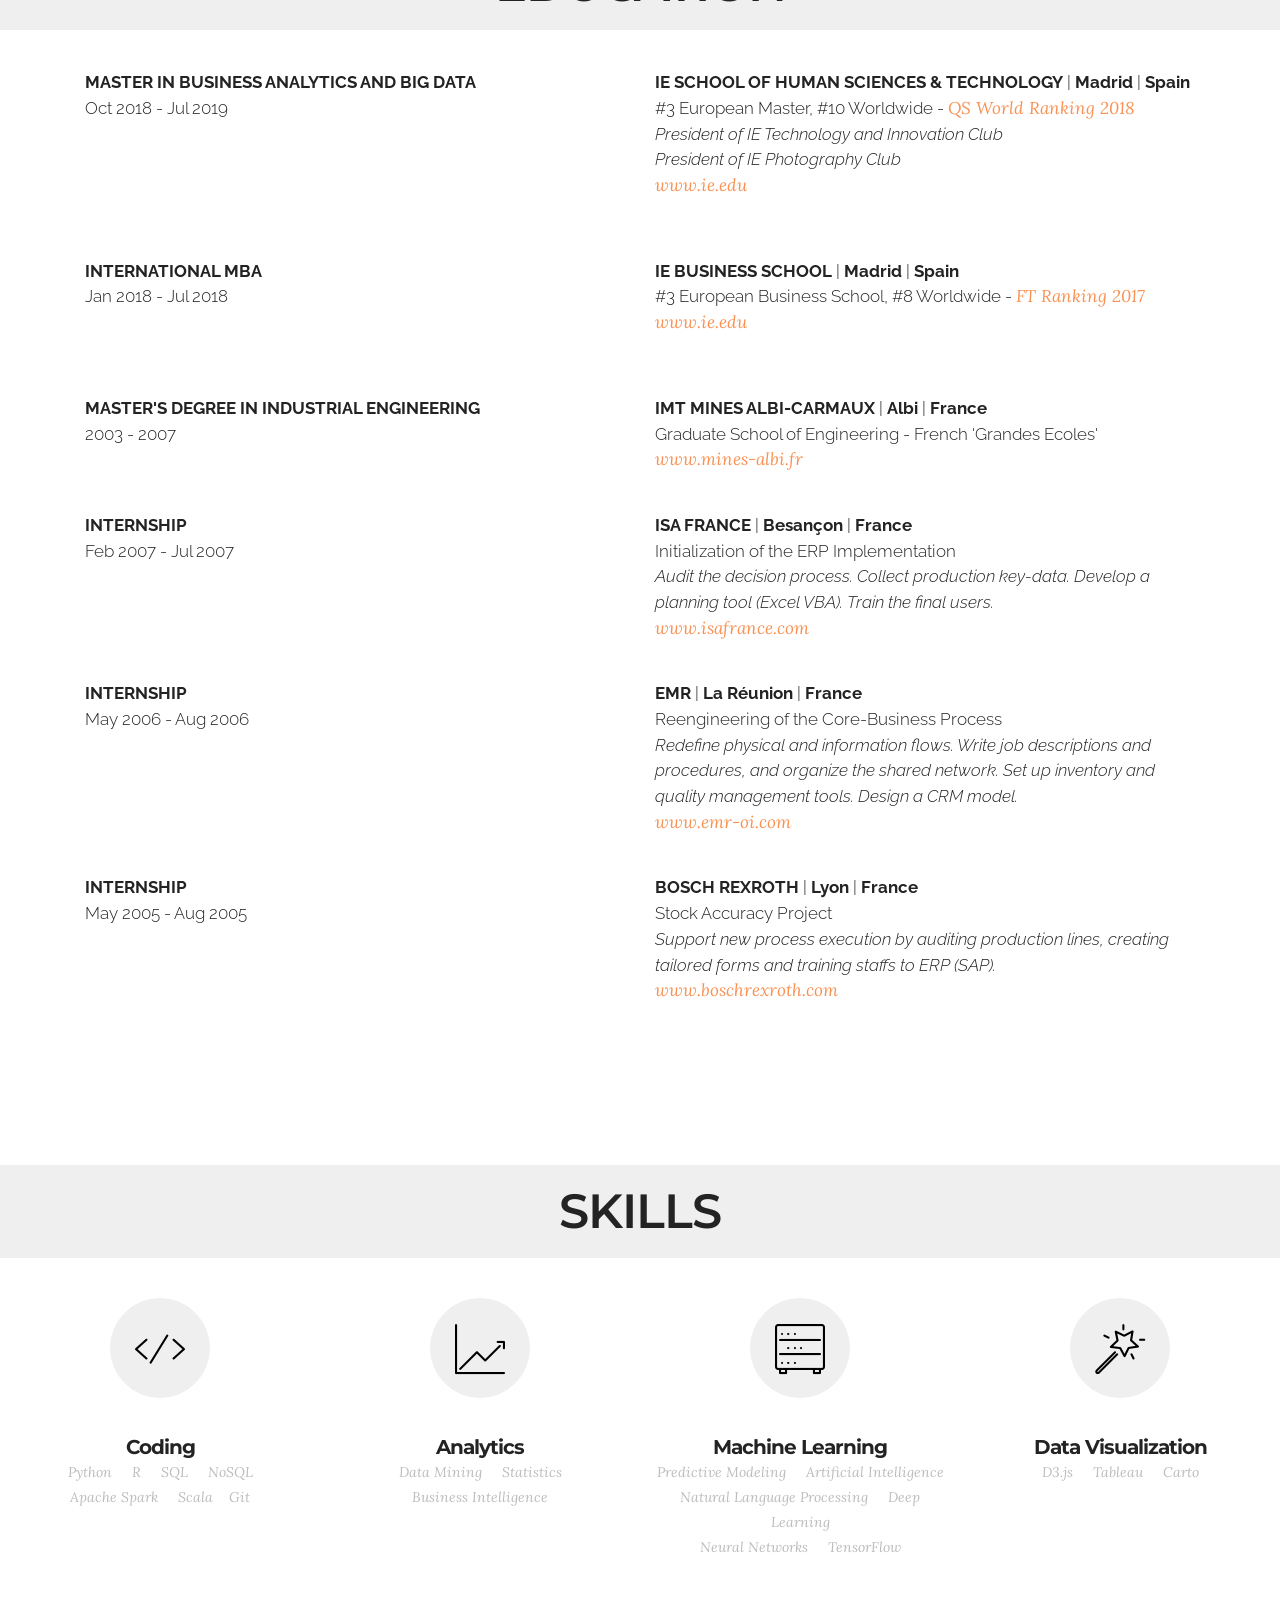
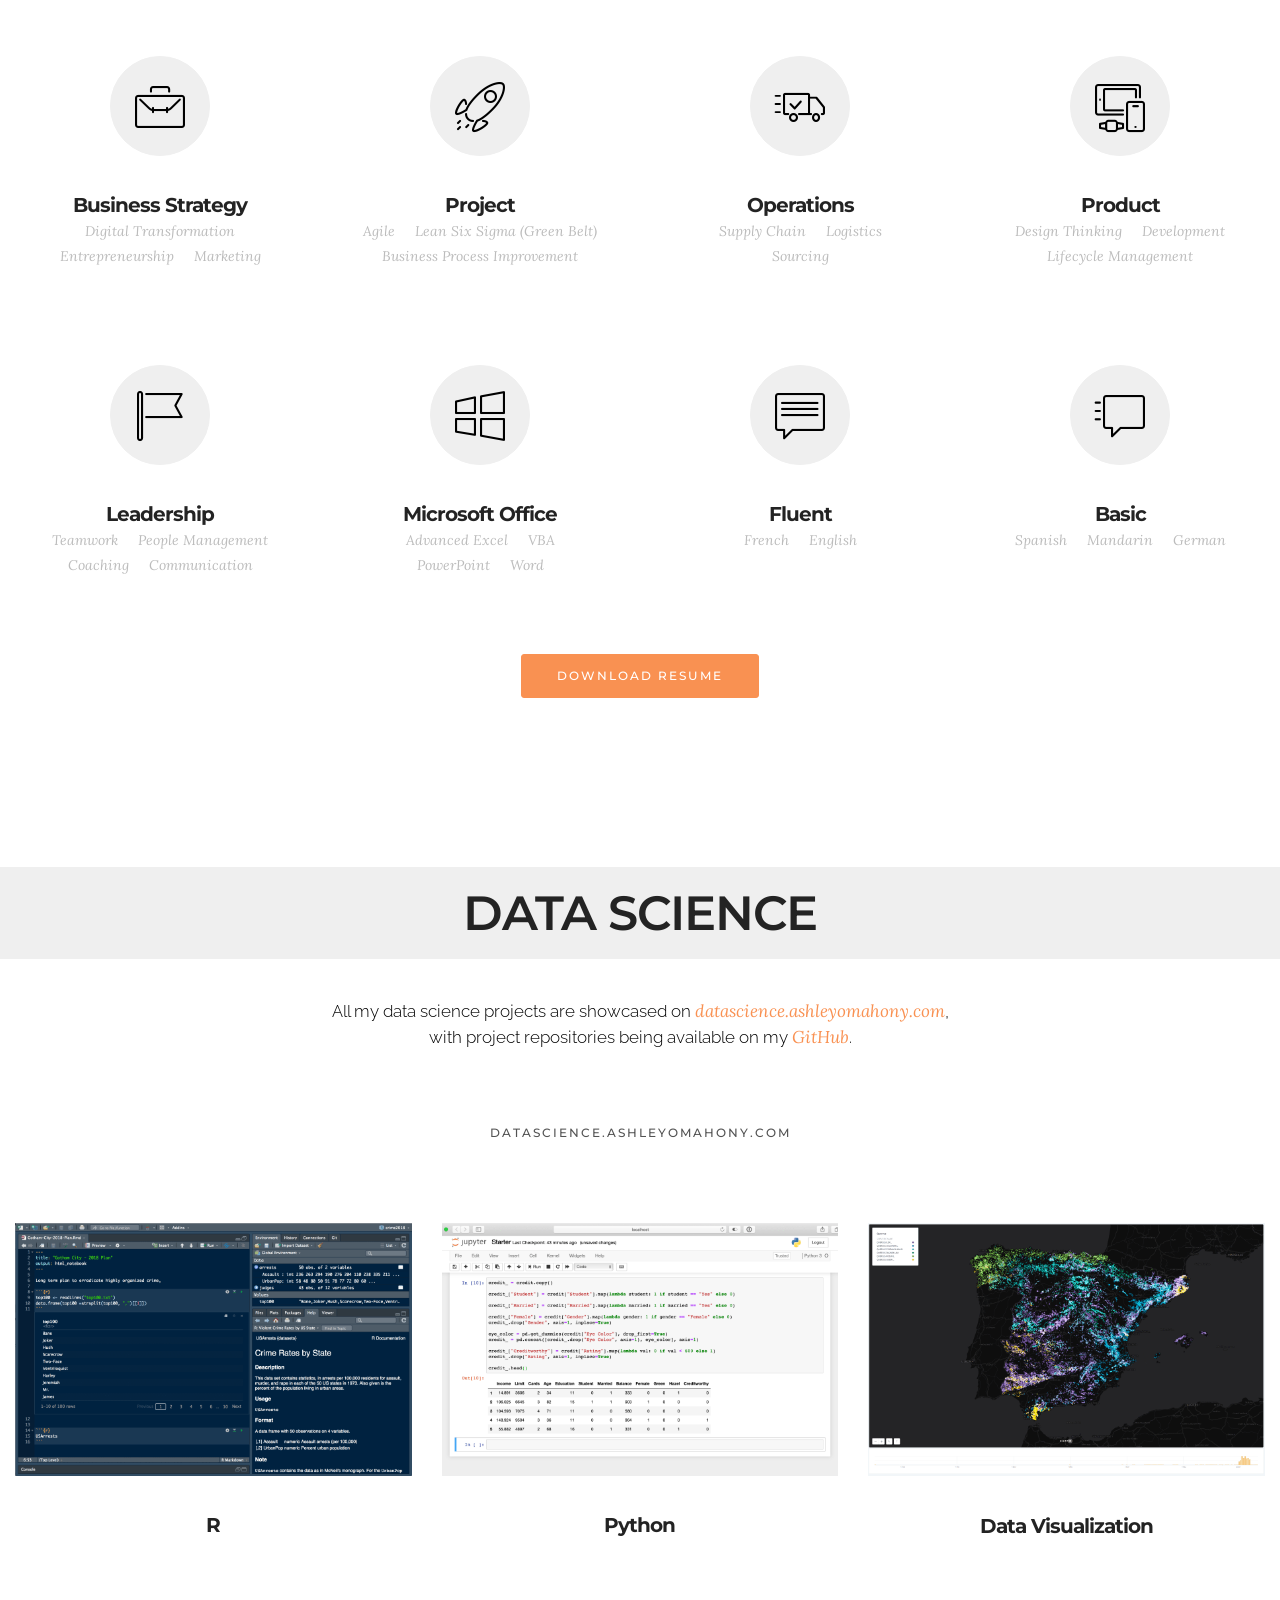
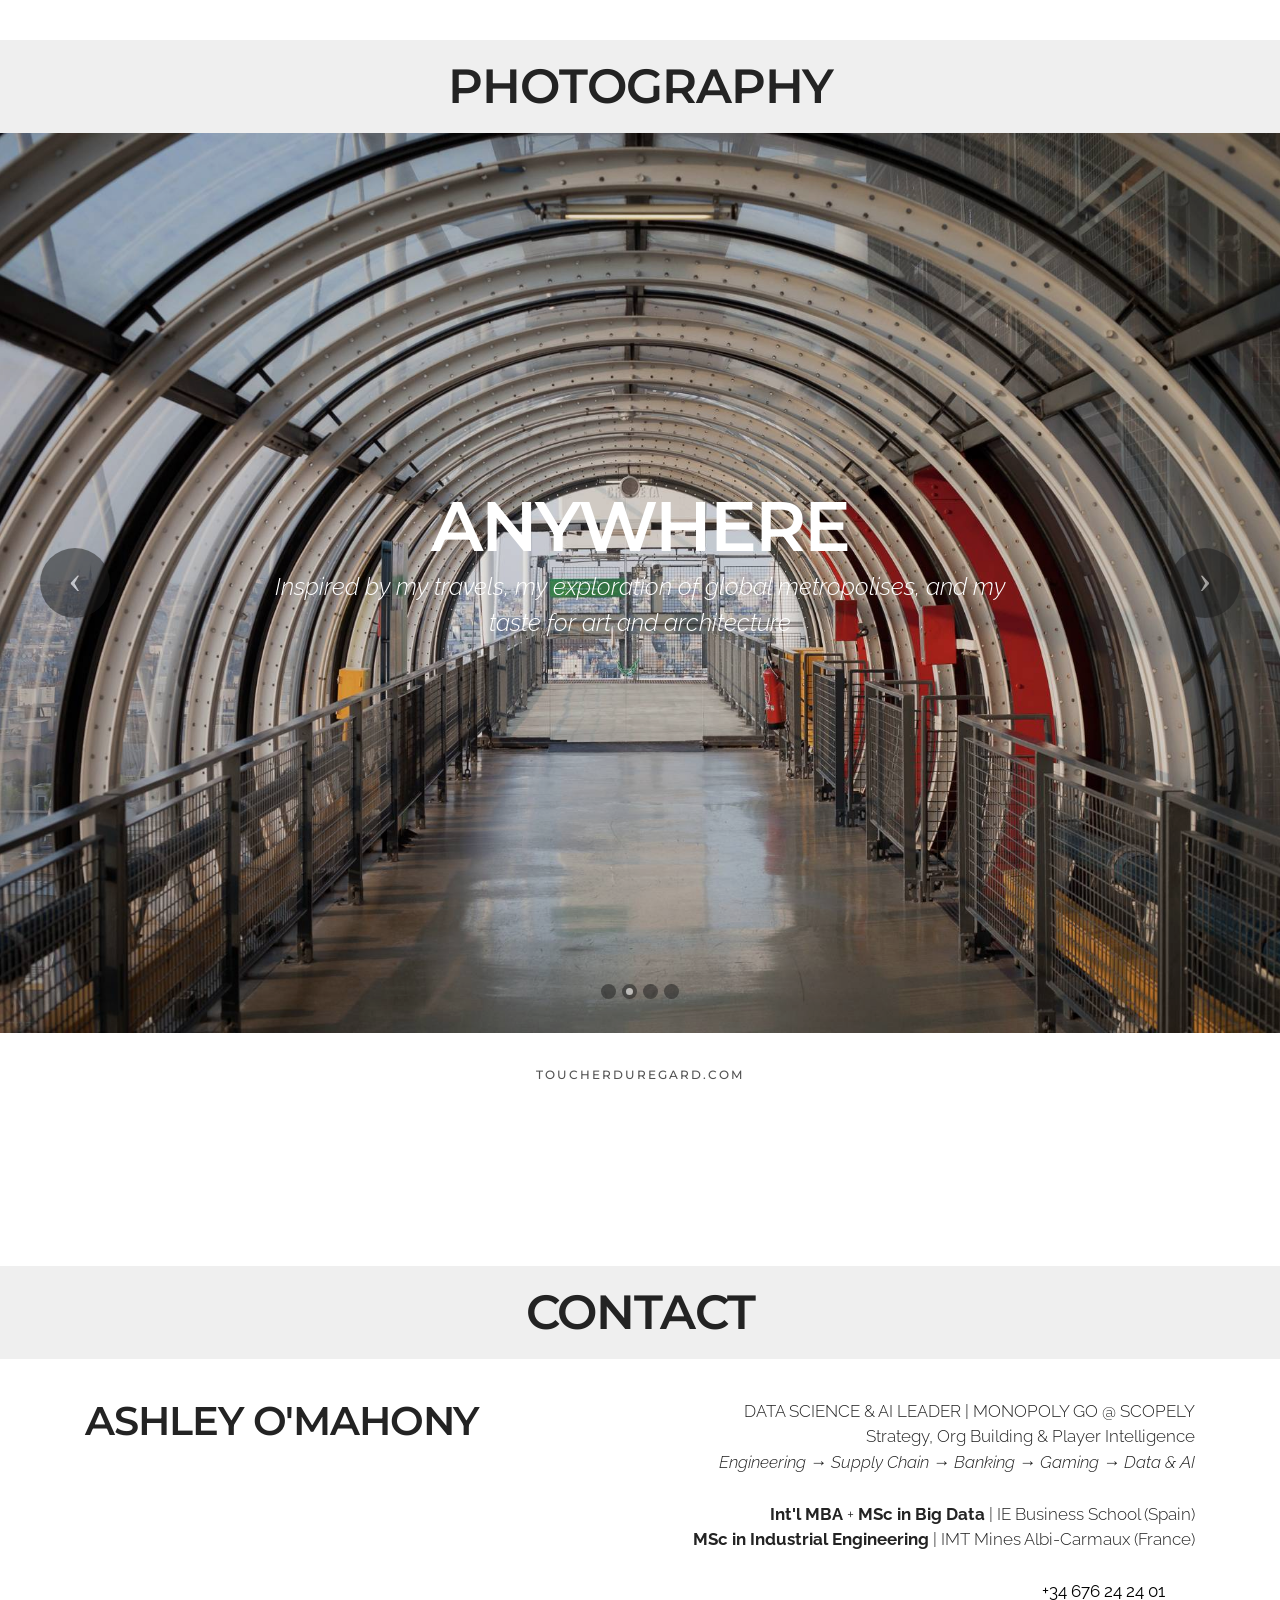
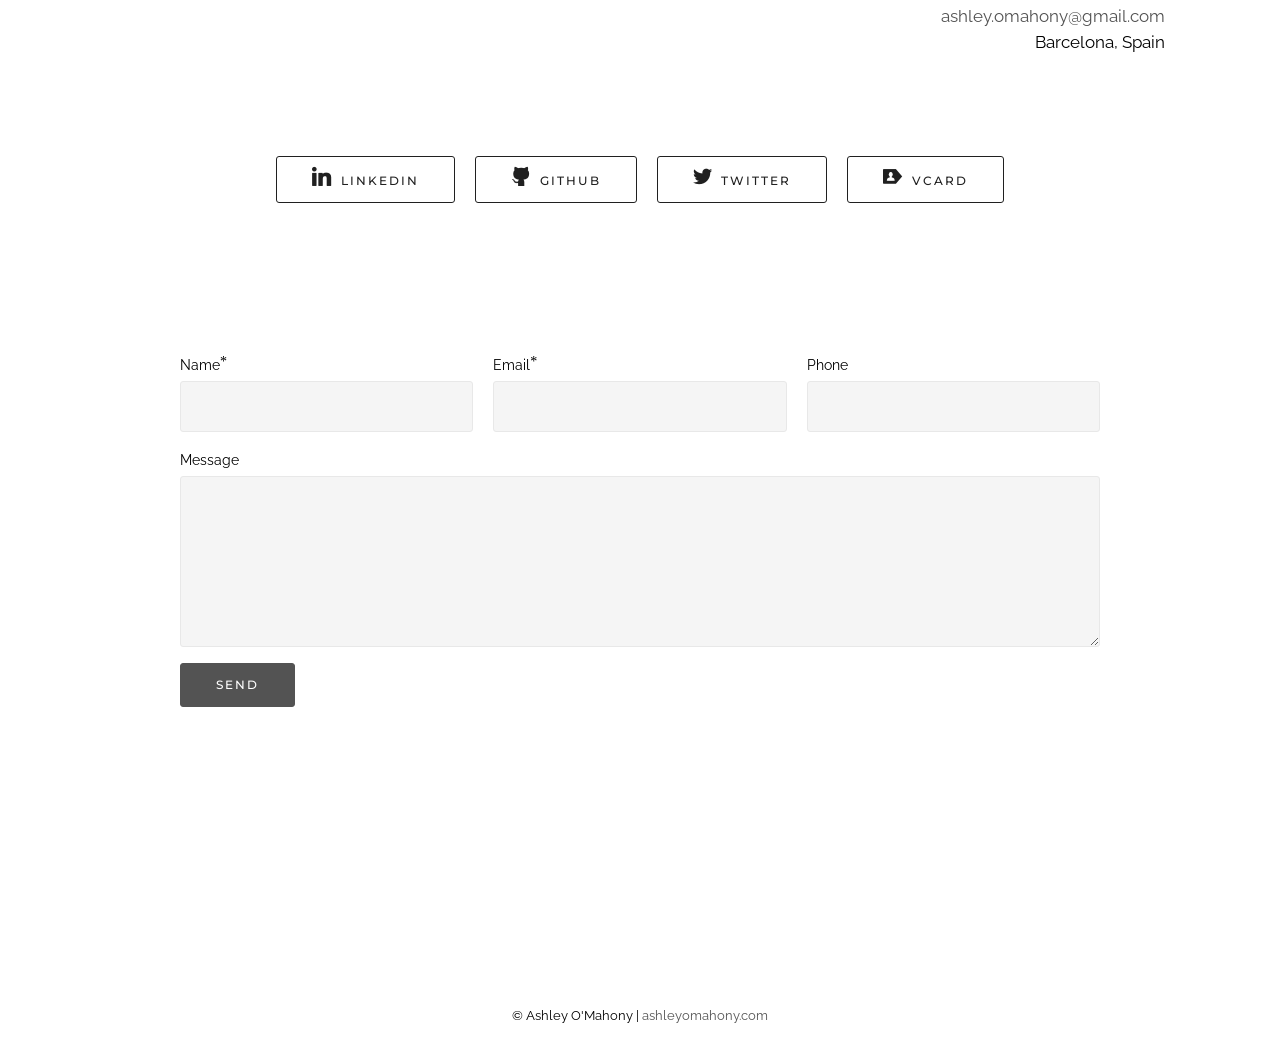
==== commit 804e62d5: "Clarity of About section" ====
--- a/index.html
+++ b/index.html
@@ -80,7 +80,7 @@
 
 </section>
 
-<section class="engine"><a href="https://mobirise.info/g">build a site for free</a></section><section class="mbr-section mbr-section-hero mbr-section-full header2 mbr-parallax-background mbr-after-navbar" id="header2-1" data-rv-view="4" style="background-image: url(assets/images/londondraw-1-2000x1521-copy-2000x1521.png);">
+<section class="engine"><a href="https://mobirise.info/t">free amp template</a></section><section class="mbr-section mbr-section-hero mbr-section-full header2 mbr-parallax-background mbr-after-navbar" id="header2-1" data-rv-view="4" style="background-image: url(assets/images/londondraw-1-2000x1521-copy-2000x1521.png);">
 
     
 
@@ -131,7 +131,7 @@
                 <div class="mbr-section col-md-10 col-md-offset-1 text-xs-center">
 
                     <h1 class="mbr-section-title display-1">Bonjour, I'm Ashley !</h1>
-                    <p class="mbr-section-lead lead"><br>I lead the data science team behind Monopoly GO — one of the highest-grossing mobile games ever made. Before that: industrial engineer, supply chain manager in Shanghai, retail analyst in Hong Kong and London, data scientist in a French bank. The through-line is that I like problems nobody has defined yet.<br><br>At Scopely I've spent four years building a data science function as much as running one. Matchmaking and game-economy simulation are now capabilities other teams rely on, and Players Profiler — a cross-team segmentation framework I proposed, got funded and now lead — is one of the bigger things on our 2026 roadmap. I also like planting ideas in teams I don't run: a social-dynamics initiative running elsewhere in the organisation started as a case I kept making until the Leads there took it on. Lately I've been building AI tooling as an internal product — for my own team, and for teams outside it.<br><br>I've worked with people in France, the UK, China, Hong Kong, India, Bangladesh, Japan, South Korea, Thailand and the US, and I've learned more from that than from any course. I've built on an industrial engineering background with an MBA, a data science toolkit, and a stubborn entrepreneurial streak.<br><br>I also care what the work is for. I co-founded GoodShifter, an app that rates groceries across 21 health, environmental and social criteria and suggests better alternatives available in your own supermarket — built because I wanted something I'd actually use.<br><br>Most interested in problems that aren't defined yet, and in organisations where scope is earned rather than assigned. Always happy to talk.<br><br>French citizen — authorised to work across the EU/EEA without sponsorship. Spanish tax resident, available to non-EU employers via Deel/EOR.<br></p>
+                    <p class="mbr-section-lead lead"><br>I lead the data science team behind Monopoly GO — one of the highest-grossing mobile games ever made. Before that: industrial engineer in France, led a supply chain team in Shanghai, retail analytics in Hong Kong, an ERP transformation in London, then data science in a French bank. The through-line is that I like problems nobody has defined yet.<br><br>At Scopely I've spent four years building a data science function as much as running one. Matchmaking and game-economy simulation are now capabilities other teams rely on, and Players Profiler — a cross-team segmentation framework I proposed, got funded and now lead — is one of the bigger things on our 2026 roadmap. I also like planting ideas in teams I don't run: a social-dynamics initiative running elsewhere in the organisation started as a case I kept making until the Leads there took it on. Lately I've been building AI tooling as an internal product — for my own team, and for teams outside it.<br><br>I've worked with people in France, the UK, China, Hong Kong, India, Bangladesh, Japan, South Korea, Thailand and the US, and I've learned more from that than from any course. I've built on an industrial engineering background with an MBA, a data science toolkit, and a stubborn entrepreneurial streak.<br><br>I also care what the work is for. I co-founded GoodShifter, an app that rates groceries across 21 health, environmental and social criteria and suggests better alternatives available in your own supermarket — built because I wanted something I'd actually use.<br><br>Most interested in problems that aren't defined yet, and in organisations where scope is earned rather than assigned. Always happy to talk.<br><br>French citizen — authorised to work across the EU/EEA without sponsorship. Spanish tax resident, available to non-EU employers via Deel/EOR.<br></p>
                     <div class="mbr-section-btn">  <a class="btn btn-lg btn-black-outline btn-black" href="https://www.linkedin.com/in/ashleyomahony" target="_blank"><span class="socicon socicon-linkedin mbr-iconfont mbr-iconfont-btn"></span>LINKEDIN</a> <a class="btn btn-lg btn-black-outline btn-black" href="http://github.com/ashomah" target="_blank"><span class="socicon socicon-github mbr-iconfont mbr-iconfont-btn"></span>GITHUB</a> <a class="btn btn-lg btn-black-outline btn-black" href="https://twitter.com/AshleyOMahony" target="_blank"><span class="socicon socicon-twitter mbr-iconfont mbr-iconfont-btn"></span>TWITTER</a> <a class="btn btn-lg btn-black-outline btn-black" href="http://ashleyomahony.com/Ashley_OMahony.vcf" target="_blank"><span class="socicon socicon-persona mbr-iconfont mbr-iconfont-btn"></span>VCARD</a>   </div>
                 </div>
             </div>
@@ -164,7 +164,7 @@
     </div>
 </section>
 
-<section class="mbr-section article mbr-section__container" id="content6-2w" data-rv-view="125" style="background-color: rgb(255, 255, 255); padding-top: 40px; padding-bottom: 20px;">
+<section class="mbr-section article mbr-section__container" id="content6-2w" data-rv-view="14" style="background-color: rgb(255, 255, 255); padding-top: 40px; padding-bottom: 20px;">
 
     <div class="container">
         <div class="row">
@@ -175,7 +175,7 @@
 
 </section>
 
-<section class="mbr-section article mbr-section__container" id="content6-2x" data-rv-view="127" style="background-color: rgb(255, 255, 255); padding-top: 40px; padding-bottom: 20px;">
+<section class="mbr-section article mbr-section__container" id="content6-2x" data-rv-view="16" style="background-color: rgb(255, 255, 255); padding-top: 40px; padding-bottom: 20px;">
 
     <div class="container">
         <div class="row">
@@ -186,7 +186,7 @@
 
 </section>
 
-<section class="mbr-section article mbr-section__container" id="content6-2v" data-rv-view="14" style="background-color: rgb(255, 255, 255); padding-top: 40px; padding-bottom: 20px;">
+<section class="mbr-section article mbr-section__container" id="content6-2v" data-rv-view="18" style="background-color: rgb(255, 255, 255); padding-top: 40px; padding-bottom: 20px;">
 
     <div class="container">
         <div class="row">
@@ -197,7 +197,7 @@
 
 </section>
 
-<section class="mbr-section article mbr-section__container" id="content6-2u" data-rv-view="16" style="background-color: rgb(255, 255, 255); padding-top: 40px; padding-bottom: 20px;">
+<section class="mbr-section article mbr-section__container" id="content6-2u" data-rv-view="20" style="background-color: rgb(255, 255, 255); padding-top: 40px; padding-bottom: 20px;">
 
     <div class="container">
         <div class="row">
@@ -208,7 +208,7 @@
 
 </section>
 
-<section class="mbr-section article mbr-section__container" id="content6-2t" data-rv-view="18" style="background-color: rgb(255, 255, 255); padding-top: 40px; padding-bottom: 20px;">
+<section class="mbr-section article mbr-section__container" id="content6-2t" data-rv-view="22" style="background-color: rgb(255, 255, 255); padding-top: 40px; padding-bottom: 20px;">
 
     <div class="container">
         <div class="row">
@@ -219,7 +219,7 @@
 
 </section>
 
-<section class="mbr-section article mbr-section__container" id="content6-j" data-rv-view="20" style="background-color: rgb(255, 255, 255); padding-top: 40px; padding-bottom: 20px;">
+<section class="mbr-section article mbr-section__container" id="content6-j" data-rv-view="24" style="background-color: rgb(255, 255, 255); padding-top: 40px; padding-bottom: 20px;">
 
     <div class="container">
         <div class="row">
@@ -230,7 +230,7 @@
 
 </section>
 
-<section class="mbr-section article mbr-section__container" id="content6-n" data-rv-view="22" style="background-color: rgb(255, 255, 255); padding-top: 20px; padding-bottom: 20px;">
+<section class="mbr-section article mbr-section__container" id="content6-n" data-rv-view="26" style="background-color: rgb(255, 255, 255); padding-top: 20px; padding-bottom: 20px;">
 
     <div class="container">
         <div class="row">
@@ -241,7 +241,7 @@
 
 </section>
 
-<section class="mbr-section article mbr-section__container" id="content6-r" data-rv-view="24" style="background-color: rgb(255, 255, 255); padding-top: 20px; padding-bottom: 20px;">
+<section class="mbr-section article mbr-section__container" id="content6-r" data-rv-view="28" style="background-color: rgb(255, 255, 255); padding-top: 20px; padding-bottom: 20px;">
 
     <div class="container">
         <div class="row">
@@ -252,7 +252,7 @@
 
 </section>
 
-<section class="mbr-section article mbr-section__container" id="content6-s" data-rv-view="26" style="background-color: rgb(255, 255, 255); padding-top: 20px; padding-bottom: 20px;">
+<section class="mbr-section article mbr-section__container" id="content6-s" data-rv-view="30" style="background-color: rgb(255, 255, 255); padding-top: 20px; padding-bottom: 20px;">
 
     <div class="container">
         <div class="row">
@@ -263,7 +263,7 @@
 
 </section>
 
-<section class="mbr-section article mbr-section__container" id="content6-u" data-rv-view="28" style="background-color: rgb(255, 255, 255); padding-top: 20px; padding-bottom: 20px;">
+<section class="mbr-section article mbr-section__container" id="content6-u" data-rv-view="32" style="background-color: rgb(255, 255, 255); padding-top: 20px; padding-bottom: 20px;">
 
     <div class="container">
         <div class="row">
@@ -274,7 +274,7 @@
 
 </section>
 
-<section class="mbr-section article mbr-section__container" id="content6-v" data-rv-view="30" style="background-color: rgb(255, 255, 255); padding-top: 20px; padding-bottom: 100px;">
+<section class="mbr-section article mbr-section__container" id="content6-v" data-rv-view="34" style="background-color: rgb(255, 255, 255); padding-top: 20px; padding-bottom: 100px;">
 
     <div class="container">
         <div class="row">
@@ -285,7 +285,7 @@
 
 </section>
 
-<section class="mbr-section mbr-section__container article" id="header3-12" data-rv-view="32" style="background-color: rgb(255, 255, 255); padding-top: 20px; padding-bottom: 40px;">
+<section class="mbr-section mbr-section__container article" id="header3-12" data-rv-view="36" style="background-color: rgb(255, 255, 255); padding-top: 20px; padding-bottom: 40px;">
     <div class="container">
         <div class="row">
             <div class="col-xs-12">
@@ -296,7 +296,7 @@
     </div>
 </section>
 
-<section class="mbr-section mbr-section__container article" id="header3-w" data-rv-view="34" style="background-color: rgb(239, 239, 239); padding-top: 20px; padding-bottom: 20px;">
+<section class="mbr-section mbr-section__container article" id="header3-w" data-rv-view="38" style="background-color: rgb(239, 239, 239); padding-top: 20px; padding-bottom: 20px;">
     <div class="container">
         <div class="row">
             <div class="col-xs-12">
@@ -307,7 +307,7 @@
     </div>
 </section>
 
-<section class="mbr-section article mbr-section__container" id="content6-2d" data-rv-view="36" style="background-color: rgb(255, 255, 255); padding-top: 40px; padding-bottom: 20px;">
+<section class="mbr-section article mbr-section__container" id="content6-2d" data-rv-view="40" style="background-color: rgb(255, 255, 255); padding-top: 40px; padding-bottom: 20px;">
 
     <div class="container">
         <div class="row">
@@ -318,7 +318,7 @@
 
 </section>
 
-<section class="mbr-section article mbr-section__container" id="content6-2b" data-rv-view="38" style="background-color: rgb(255, 255, 255); padding-top: 40px; padding-bottom: 20px;">
+<section class="mbr-section article mbr-section__container" id="content6-2b" data-rv-view="42" style="background-color: rgb(255, 255, 255); padding-top: 40px; padding-bottom: 20px;">
 
     <div class="container">
         <div class="row">
@@ -329,7 +329,7 @@
 
 </section>
 
-<section class="mbr-section article mbr-section__container" id="content6-x" data-rv-view="40" style="background-color: rgb(255, 255, 255); padding-top: 40px; padding-bottom: 20px;">
+<section class="mbr-section article mbr-section__container" id="content6-x" data-rv-view="44" style="background-color: rgb(255, 255, 255); padding-top: 40px; padding-bottom: 20px;">
 
     <div class="container">
         <div class="row">
@@ -340,7 +340,7 @@
 
 </section>
 
-<section class="mbr-section article mbr-section__container" id="content6-y" data-rv-view="42" style="background-color: rgb(255, 255, 255); padding-top: 20px; padding-bottom: 20px;">
+<section class="mbr-section article mbr-section__container" id="content6-y" data-rv-view="46" style="background-color: rgb(255, 255, 255); padding-top: 20px; padding-bottom: 20px;">
 
     <div class="container">
         <div class="row">
@@ -351,7 +351,7 @@
 
 </section>
 
-<section class="mbr-section article mbr-section__container" id="content6-z" data-rv-view="44" style="background-color: rgb(255, 255, 255); padding-top: 20px; padding-bottom: 20px;">
+<section class="mbr-section article mbr-section__container" id="content6-z" data-rv-view="48" style="background-color: rgb(255, 255, 255); padding-top: 20px; padding-bottom: 20px;">
 
     <div class="container">
         <div class="row">
@@ -362,7 +362,7 @@
 
 </section>
 
-<section class="mbr-section article mbr-section__container" id="content6-10" data-rv-view="46" style="background-color: rgb(255, 255, 255); padding-top: 20px; padding-bottom: 100px;">
+<section class="mbr-section article mbr-section__container" id="content6-10" data-rv-view="50" style="background-color: rgb(255, 255, 255); padding-top: 20px; padding-bottom: 100px;">
 
     <div class="container">
         <div class="row">
@@ -373,7 +373,7 @@
 
 </section>
 
-<section class="mbr-section mbr-section__container article" id="header3-13" data-rv-view="48" style="background-color: rgb(255, 255, 255); padding-top: 20px; padding-bottom: 40px;">
+<section class="mbr-section mbr-section__container article" id="header3-13" data-rv-view="52" style="background-color: rgb(255, 255, 255); padding-top: 20px; padding-bottom: 40px;">
     <div class="container">
         <div class="row">
             <div class="col-xs-12">
@@ -384,7 +384,7 @@
     </div>
 </section>
 
-<section class="mbr-section mbr-section__container article" id="header3-14" data-rv-view="50" style="background-color: rgb(239, 239, 239); padding-top: 20px; padding-bottom: 20px;">
+<section class="mbr-section mbr-section__container article" id="header3-14" data-rv-view="54" style="background-color: rgb(239, 239, 239); padding-top: 20px; padding-bottom: 20px;">
     <div class="container">
         <div class="row">
             <div class="col-xs-12">
@@ -395,7 +395,7 @@
     </div>
 </section>
 
-<section class="mbr-cards mbr-section mbr-section-nopadding" id="features4-2f" data-rv-view="52" style="background-color: rgb(255, 255, 255);">
+<section class="mbr-cards mbr-section mbr-section-nopadding" id="features4-2f" data-rv-view="56" style="background-color: rgb(255, 255, 255);">
 
     
 
@@ -457,7 +457,7 @@
     </div>
 </section>
 
-<section class="mbr-cards mbr-section mbr-section-nopadding" id="features4-18" data-rv-view="55" style="background-color: rgb(255, 255, 255);">
+<section class="mbr-cards mbr-section mbr-section-nopadding" id="features4-18" data-rv-view="59" style="background-color: rgb(255, 255, 255);">
 
     
 
@@ -519,7 +519,7 @@
     </div>
 </section>
 
-<section class="mbr-cards mbr-section mbr-section-nopadding" id="features4-2g" data-rv-view="58" style="background-color: rgb(255, 255, 255);">
+<section class="mbr-cards mbr-section mbr-section-nopadding" id="features4-2g" data-rv-view="62" style="background-color: rgb(255, 255, 255);">
 
     
 
@@ -581,7 +581,7 @@
     </div>
 </section>
 
-<section class="mbr-section mbr-section__container" id="buttons1-1a" data-rv-view="61" style="background-color: rgb(255, 255, 255); padding-top: 20px; padding-bottom: 100px;">
+<section class="mbr-section mbr-section__container" id="buttons1-1a" data-rv-view="65" style="background-color: rgb(255, 255, 255); padding-top: 20px; padding-bottom: 100px;">
 
     <div class="container">
         <div class="row">
@@ -593,7 +593,7 @@
 
 </section>
 
-<section class="mbr-section mbr-section__container article" id="header3-2i" data-rv-view="63" style="background-color: rgb(255, 255, 255); padding-top: 20px; padding-bottom: 40px;">
+<section class="mbr-section mbr-section__container article" id="header3-2i" data-rv-view="67" style="background-color: rgb(255, 255, 255); padding-top: 20px; padding-bottom: 40px;">
     <div class="container">
         <div class="row">
             <div class="col-xs-12">
@@ -604,7 +604,7 @@
     </div>
 </section>
 
-<section class="mbr-section mbr-section__container article" id="header3-2j" data-rv-view="65" style="background-color: rgb(239, 239, 239); padding-top: 20px; padding-bottom: 20px;">
+<section class="mbr-section mbr-section__container article" id="header3-2j" data-rv-view="69" style="background-color: rgb(239, 239, 239); padding-top: 20px; padding-bottom: 20px;">
     <div class="container">
         <div class="row">
             <div class="col-xs-12">
@@ -615,7 +615,7 @@
     </div>
 </section>
 
-<section class="mbr-section article" id="msg-box3-2r" data-rv-view="67" style="background-color: rgb(255, 255, 255); padding-top: 40px; padding-bottom: 40px;">
+<section class="mbr-section article" id="msg-box3-2r" data-rv-view="71" style="background-color: rgb(255, 255, 255); padding-top: 40px; padding-bottom: 40px;">
 
     
     <div class="container">
@@ -630,7 +630,7 @@
 
 </section>
 
-<section class="mbr-section mbr-section__container" id="buttons1-2o" data-rv-view="70" style="background-color: rgb(255, 255, 255); padding-top: 20px; padding-bottom: 20px;">
+<section class="mbr-section mbr-section__container" id="buttons1-2o" data-rv-view="74" style="background-color: rgb(255, 255, 255); padding-top: 20px; padding-bottom: 20px;">
 
     <div class="container">
         <div class="row">
@@ -642,7 +642,7 @@
 
 </section>
 
-<section class="mbr-cards mbr-section mbr-section-nopadding" id="features3-2n" data-rv-view="72" style="background-color: rgb(255, 255, 255);">
+<section class="mbr-cards mbr-section mbr-section-nopadding" id="features3-2n" data-rv-view="76" style="background-color: rgb(255, 255, 255);">
 
     
 
@@ -692,7 +692,7 @@
     </div>
 </section>
 
-<section class="mbr-section mbr-section__container article" id="header3-1f" data-rv-view="75" style="background-color: rgb(255, 255, 255); padding-top: 20px; padding-bottom: 40px;">
+<section class="mbr-section mbr-section__container article" id="header3-1f" data-rv-view="79" style="background-color: rgb(255, 255, 255); padding-top: 20px; padding-bottom: 40px;">
     <div class="container">
         <div class="row">
             <div class="col-xs-12">
@@ -703,7 +703,7 @@
     </div>
 </section>
 
-<section class="mbr-section mbr-section__container article" id="header3-1g" data-rv-view="77" style="background-color: rgb(239, 239, 239); padding-top: 20px; padding-bottom: 20px;">
+<section class="mbr-section mbr-section__container article" id="header3-1g" data-rv-view="81" style="background-color: rgb(239, 239, 239); padding-top: 20px; padding-bottom: 20px;">
     <div class="container">
         <div class="row">
             <div class="col-xs-12">
@@ -714,7 +714,7 @@
     </div>
 </section>
 
-<section class="mbr-slider mbr-section mbr-section__container carousel slide mbr-section-nopadding" data-ride="carousel" data-keyboard="false" data-wrap="true" data-pause="false" data-interval="3000" id="slider3-1i" data-rv-view="79">
+<section class="mbr-slider mbr-section mbr-section__container carousel slide mbr-section-nopadding" data-ride="carousel" data-keyboard="false" data-wrap="true" data-pause="false" data-interval="3000" id="slider3-1i" data-rv-view="83">
     <div>
         <div>
             <div>
@@ -798,7 +798,7 @@
     </div>
 </section>
 
-<section class="mbr-section mbr-section__container" id="buttons1-1o" data-rv-view="94" style="background-color: rgb(255, 255, 255); padding-top: 20px; padding-bottom: 100px;">
+<section class="mbr-section mbr-section__container" id="buttons1-1o" data-rv-view="98" style="background-color: rgb(255, 255, 255); padding-top: 20px; padding-bottom: 100px;">
 
     <div class="container">
         <div class="row">
@@ -810,7 +810,7 @@
 
 </section>
 
-<section class="mbr-section mbr-section__container article" id="header3-1p" data-rv-view="96" style="background-color: rgb(255, 255, 255); padding-top: 20px; padding-bottom: 40px;">
+<section class="mbr-section mbr-section__container article" id="header3-1p" data-rv-view="100" style="background-color: rgb(255, 255, 255); padding-top: 20px; padding-bottom: 40px;">
     <div class="container">
         <div class="row">
             <div class="col-xs-12">
@@ -821,7 +821,7 @@
     </div>
 </section>
 
-<section class="mbr-section mbr-section__container article" id="header3-1u" data-rv-view="98" style="background-color: rgb(239, 239, 239); padding-top: 20px; padding-bottom: 20px;">
+<section class="mbr-section mbr-section__container article" id="header3-1u" data-rv-view="102" style="background-color: rgb(239, 239, 239); padding-top: 20px; padding-bottom: 20px;">
     <div class="container">
         <div class="row">
             <div class="col-xs-12">
@@ -832,7 +832,7 @@
     </div>
 </section>
 
-<section class="mbr-section article mbr-section__container" id="content6-1x" data-rv-view="100" style="background-color: rgb(255, 255, 255); padding-top: 40px; padding-bottom: 0px;">
+<section class="mbr-section article mbr-section__container" id="content6-1x" data-rv-view="104" style="background-color: rgb(255, 255, 255); padding-top: 40px; padding-bottom: 0px;">
 
     <div class="container">
         <div class="row">
@@ -843,7 +843,7 @@
 
 </section>
 
-<section class="mbr-section mbr-section-md-padding mbr-footer footer1" id="contacts1-22" data-rv-view="102" style="background-color: rgb(255, 255, 255); padding-top: 0px; padding-bottom: 0px;">
+<section class="mbr-section mbr-section-md-padding mbr-footer footer1" id="contacts1-22" data-rv-view="106" style="background-color: rgb(255, 255, 255); padding-top: 0px; padding-bottom: 0px;">
     
     <div class="container">
         <div class="row">
@@ -865,7 +865,7 @@
     </div>
 </section>
 
-<section class="mbr-section mbr-section__container article" id="header3-24" data-rv-view="104" style="background-color: rgb(255, 255, 255); padding-top: 20px; padding-bottom: 40px;">
+<section class="mbr-section mbr-section__container article" id="header3-24" data-rv-view="108" style="background-color: rgb(255, 255, 255); padding-top: 20px; padding-bottom: 40px;">
     <div class="container">
         <div class="row">
             <div class="col-xs-12">
@@ -876,7 +876,7 @@
     </div>
 </section>
 
-<section class="mbr-section mbr-section__container" id="buttons1-1s" data-rv-view="106" style="background-color: rgb(255, 255, 255); padding-top: 40px; padding-bottom: 0px;">
+<section class="mbr-section mbr-section__container" id="buttons1-1s" data-rv-view="110" style="background-color: rgb(255, 255, 255); padding-top: 40px; padding-bottom: 0px;">
 
     <div class="container">
         <div class="row">
@@ -888,7 +888,7 @@
 
 </section>
 
-<section class="mbr-section mbr-section__container article" id="header3-25" data-rv-view="108" style="background-color: rgb(255, 255, 255); padding-top: 20px; padding-bottom: 40px;">
+<section class="mbr-section mbr-section__container article" id="header3-25" data-rv-view="112" style="background-color: rgb(255, 255, 255); padding-top: 20px; padding-bottom: 40px;">
     <div class="container">
         <div class="row">
             <div class="col-xs-12">
@@ -899,7 +899,7 @@
     </div>
 </section>
 
-<section class="mbr-section form1" id="form1-1t" data-rv-view="110" style="background-color: rgb(255, 255, 255); padding-top: 40px; padding-bottom: 80px;">
+<section class="mbr-section form1" id="form1-1t" data-rv-view="114" style="background-color: rgb(255, 255, 255); padding-top: 40px; padding-bottom: 80px;">
     
     <div class="mbr-section mbr-section__container mbr-section__container--middle">
         <div class="container">
@@ -924,7 +924,7 @@
 
                     <form action="https://mobirise.com/" method="post" data-form-title="CONTACT ME">
 
-                        <input type="hidden" value="c3d9KUf3JdUJnPvwnYAof9PtEHjf1gKIlOlpP/4Q7s9LLVQ13f/bDUAiR4MLe0MgxQtwxN4egGDWUd3t/Bk2yXoD0Hisw2DEwgJ/CLKU1gitOomTlKnxyCb6b9tFb8fS" data-form-email="true">
+                        <input type="hidden" value="Eh9jhH5QjtvQNEYLPRgbqFgd6O55F2eAW557eEYVeWnjP5q03oKtpaJ0E1evKcEvZvj09bCEHrruZf9sOKylVi5S4Z08cnp1oko0gz4SsTb5nqrrKfluQsDjYlezOTU7" data-form-email="true">
 
                         <div class="row row-sm-offset">
 
@@ -965,7 +965,7 @@
     </div>
 </section>
 
-<section class="mbr-section mbr-section__container article" id="header3-26" data-rv-view="119" style="background-color: rgb(255, 255, 255); padding-top: 20px; padding-bottom: 40px;">
+<section class="mbr-section mbr-section__container article" id="header3-26" data-rv-view="123" style="background-color: rgb(255, 255, 255); padding-top: 20px; padding-bottom: 40px;">
     <div class="container">
         <div class="row">
             <div class="col-xs-12">
@@ -976,7 +976,7 @@
     </div>
 </section>
 
-<section class="mbr-section mbr-section__container article" id="header3-27" data-rv-view="121" style="background-color: rgb(255, 255, 255); padding-top: 20px; padding-bottom: 40px;">
+<section class="mbr-section mbr-section__container article" id="header3-27" data-rv-view="125" style="background-color: rgb(255, 255, 255); padding-top: 20px; padding-bottom: 40px;">
     <div class="container">
         <div class="row">
             <div class="col-xs-12">
@@ -987,7 +987,7 @@
     </div>
 </section>
 
-<section class="mbr-section mbr-section__container article" id="header3-29" data-rv-view="123" style="background-color: rgb(255, 255, 255); padding-top: 20px; padding-bottom: 40px;">
+<section class="mbr-section mbr-section__container article" id="header3-29" data-rv-view="127" style="background-color: rgb(255, 255, 255); padding-top: 20px; padding-bottom: 40px;">
     <div class="container">
         <div class="row">
             <div class="col-xs-12">
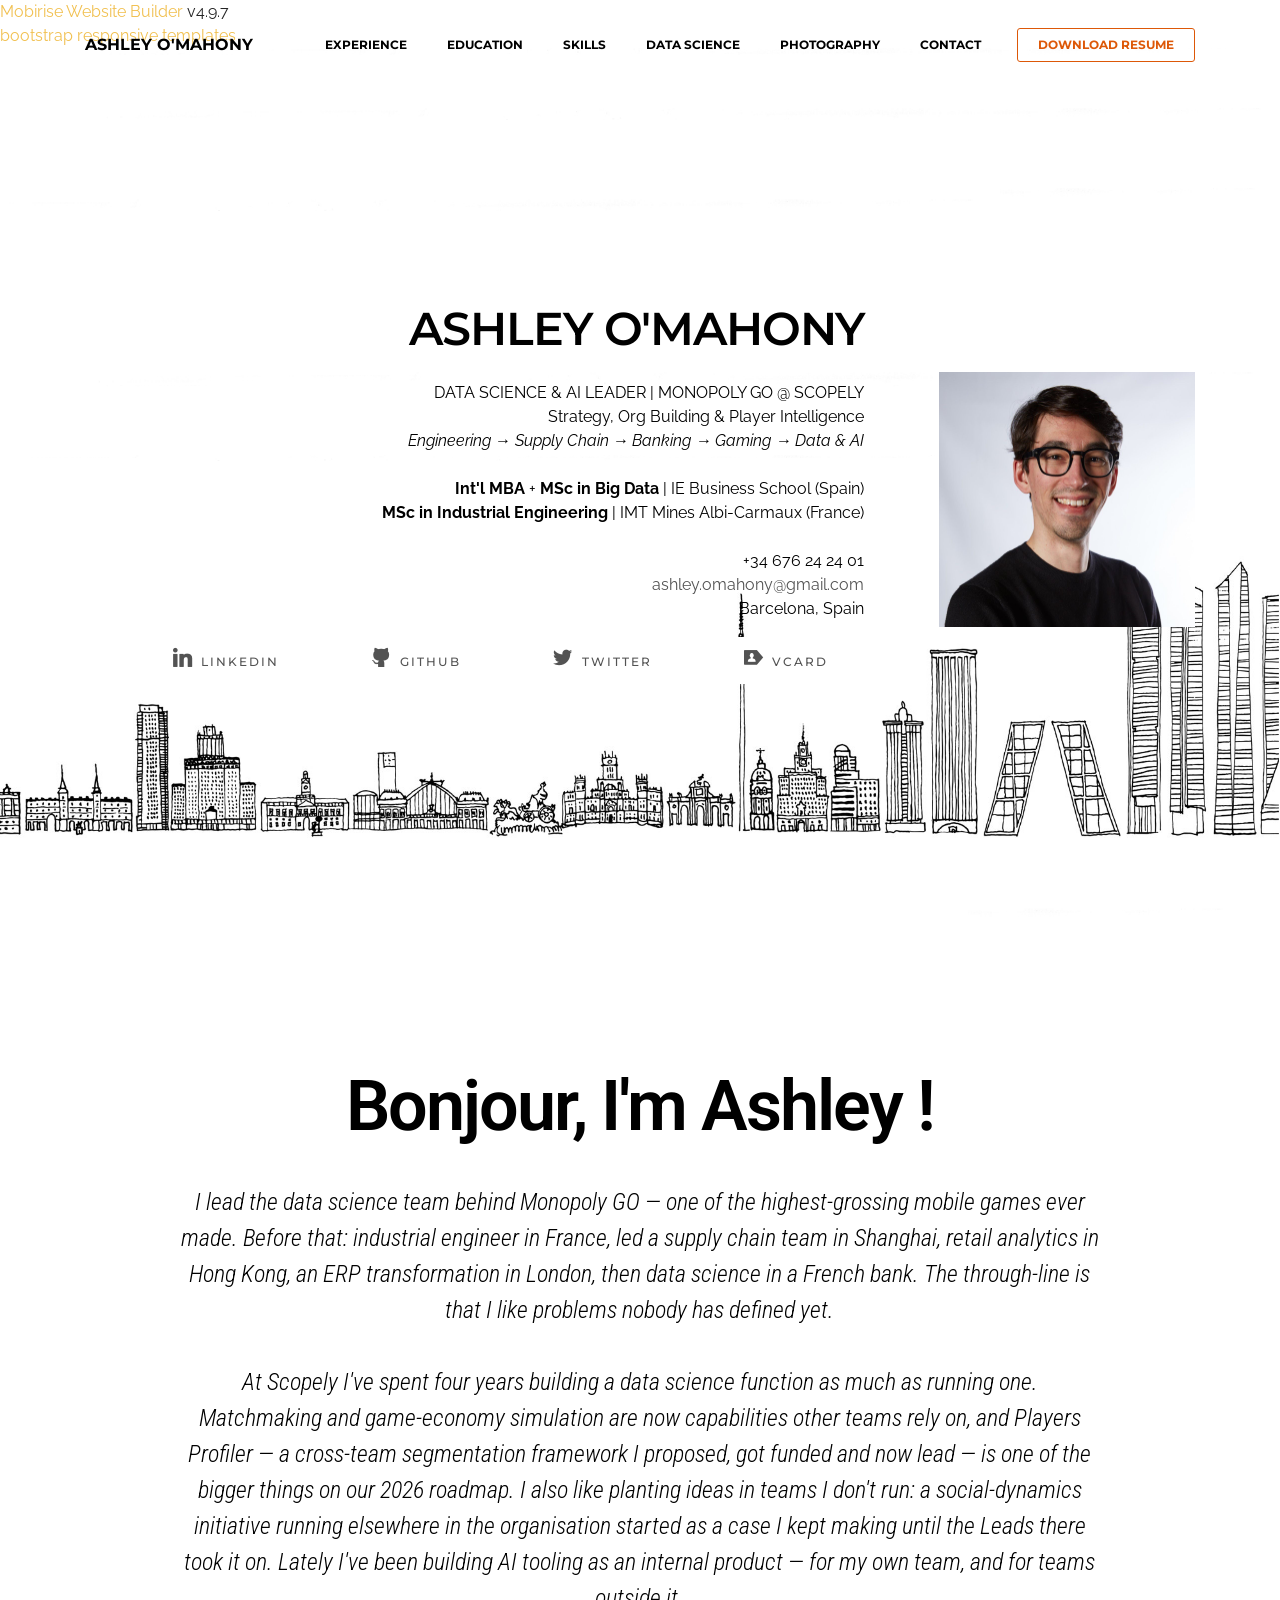
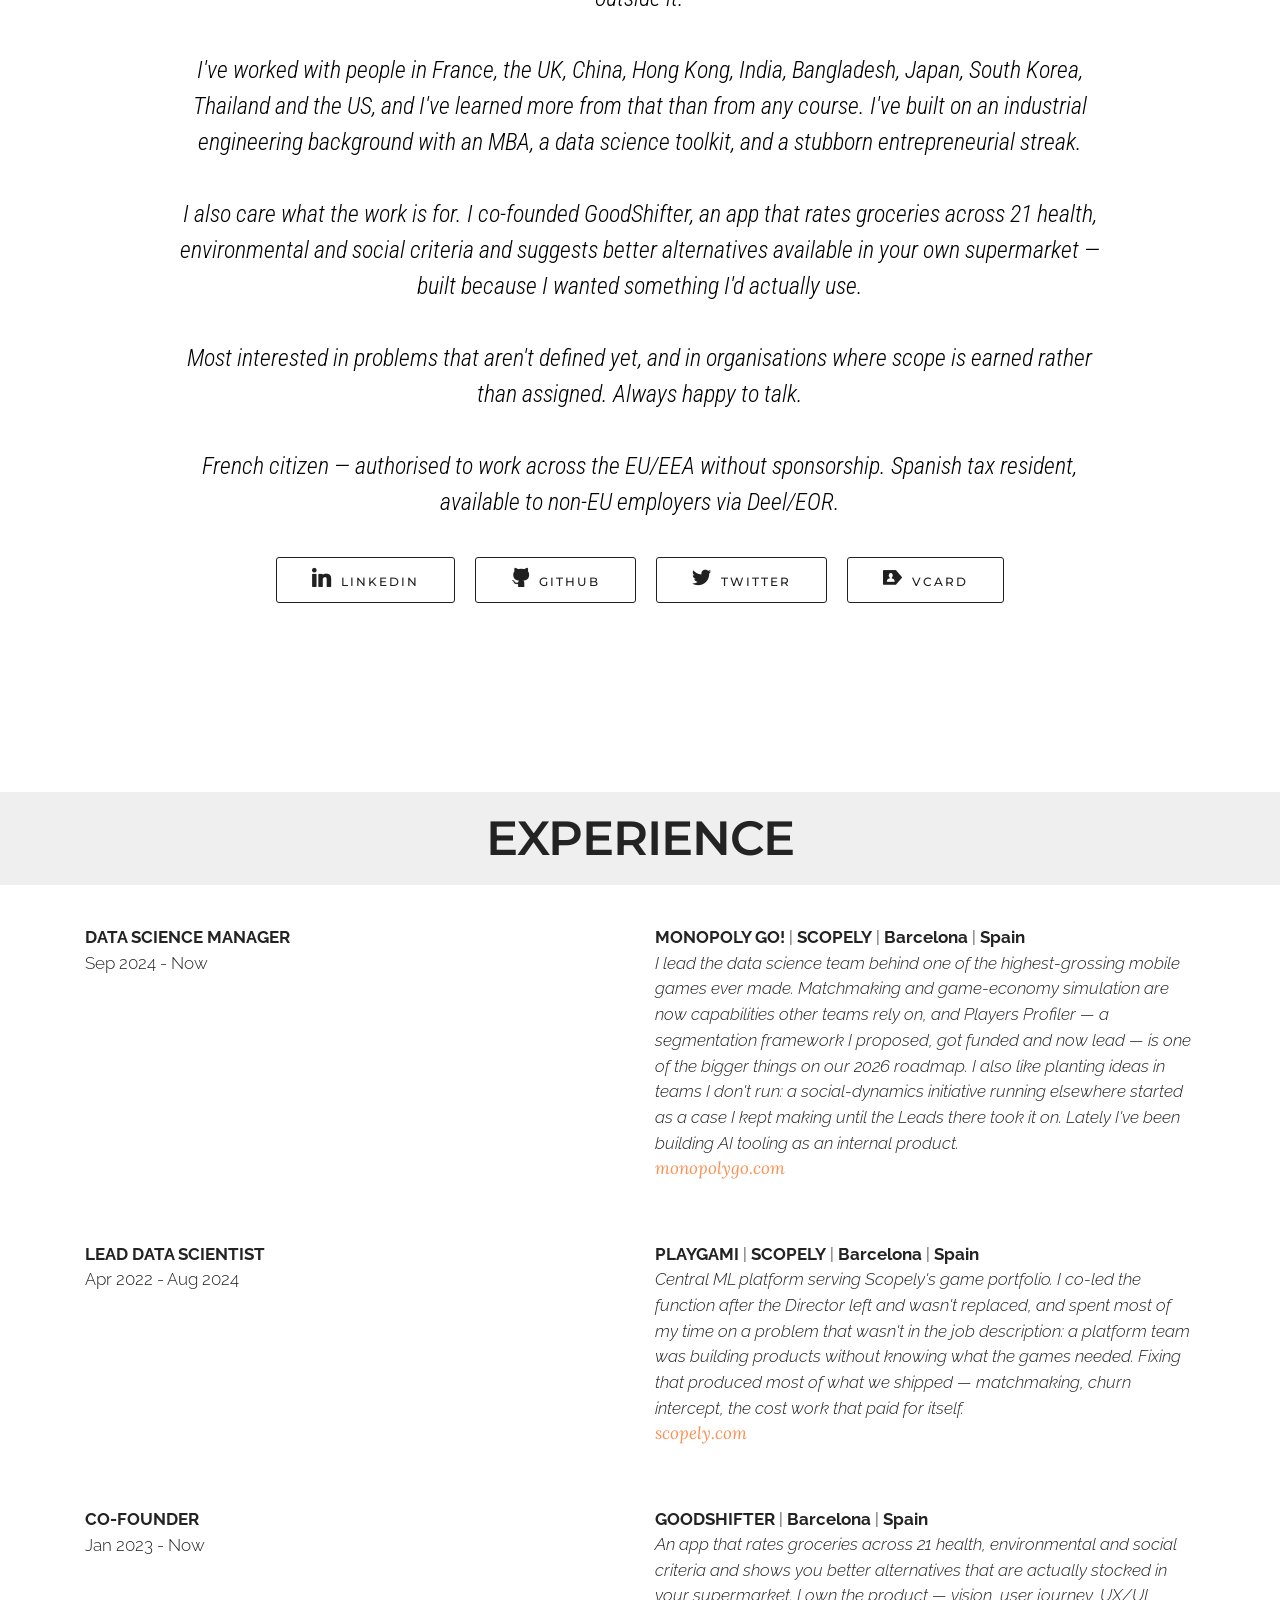
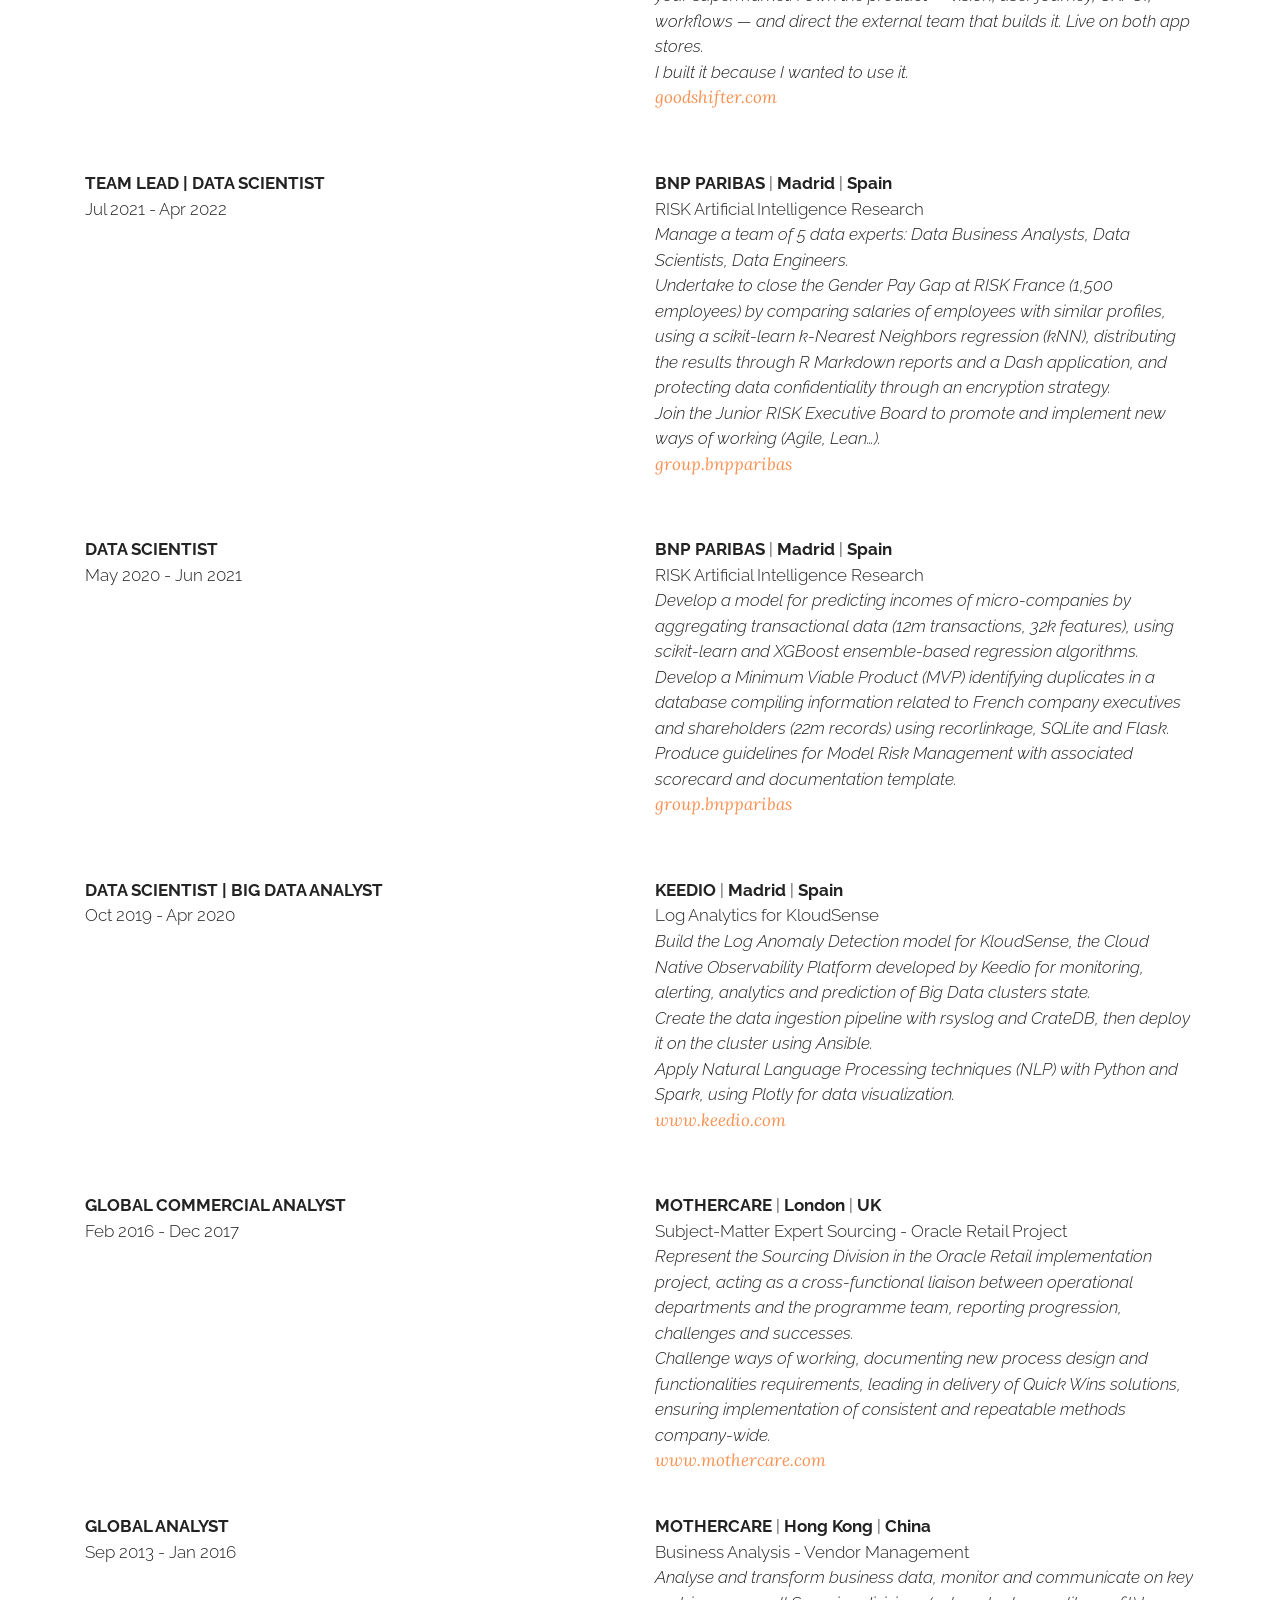
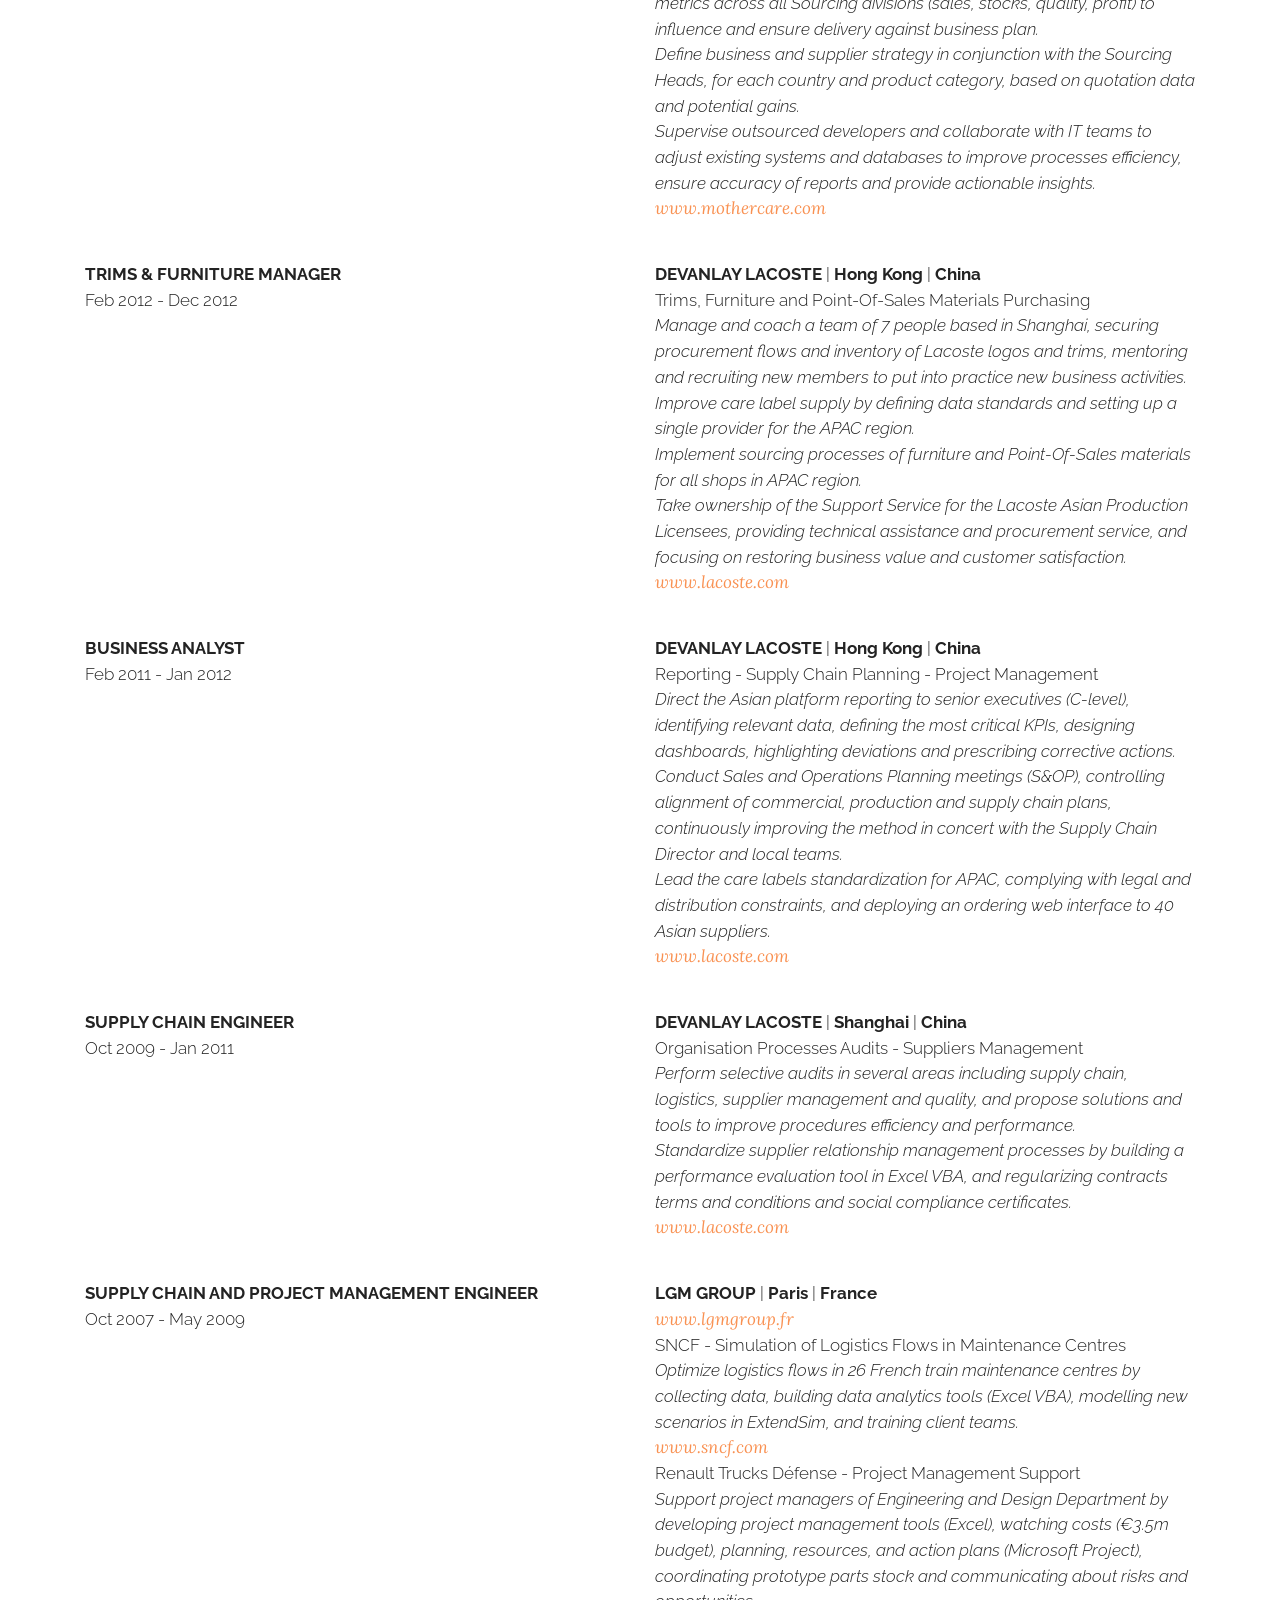
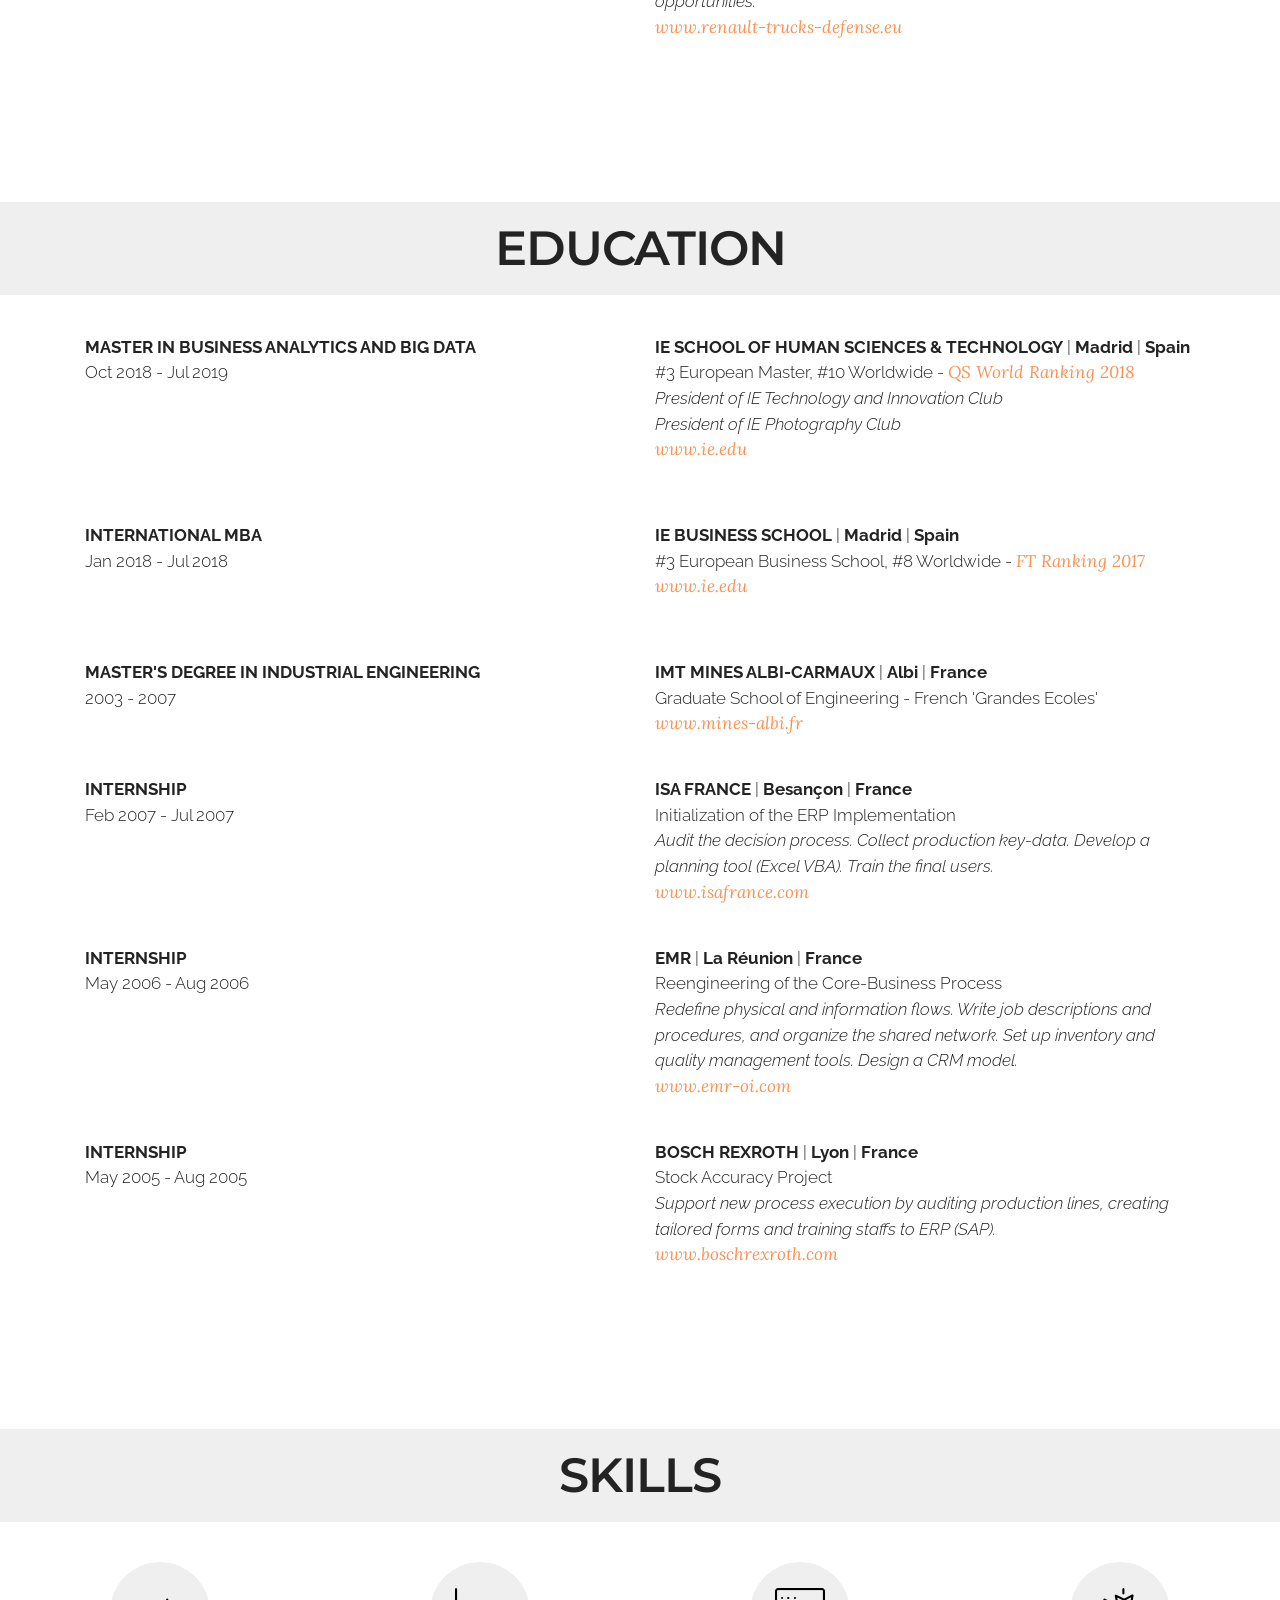
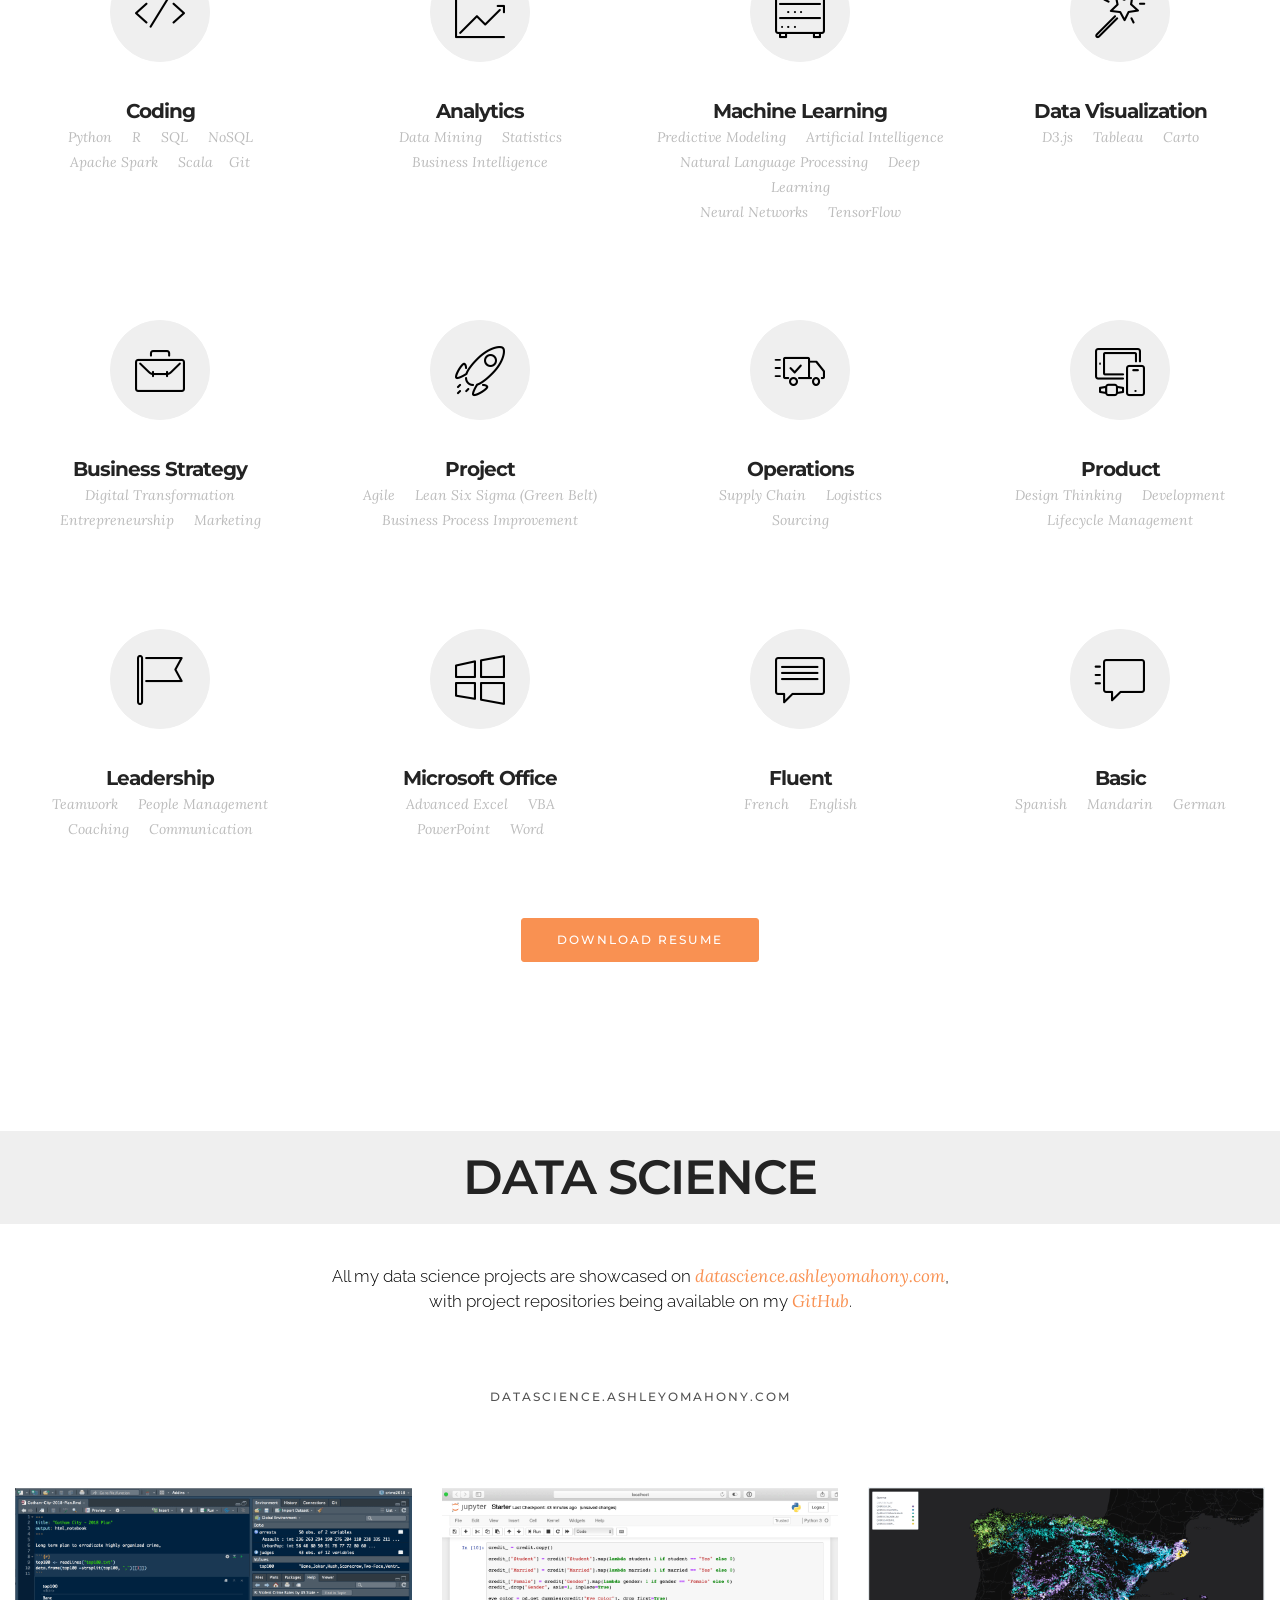
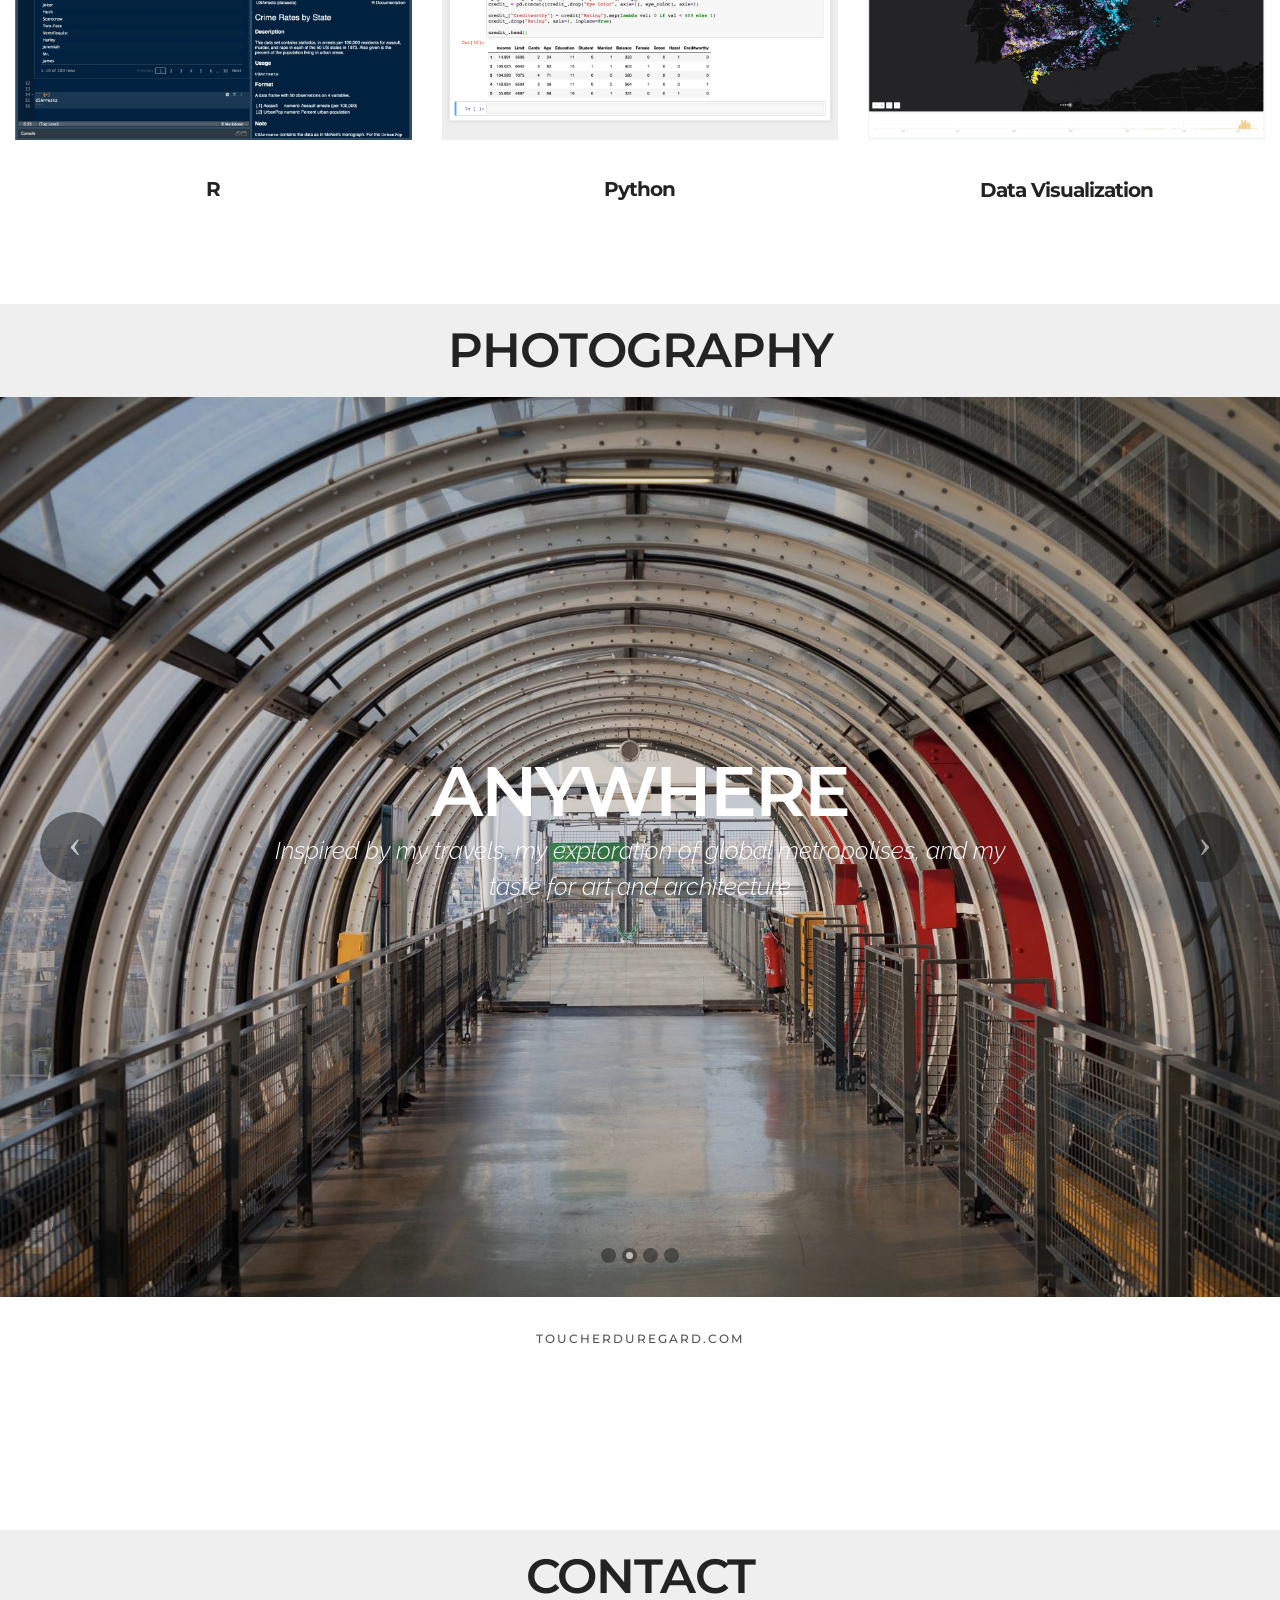
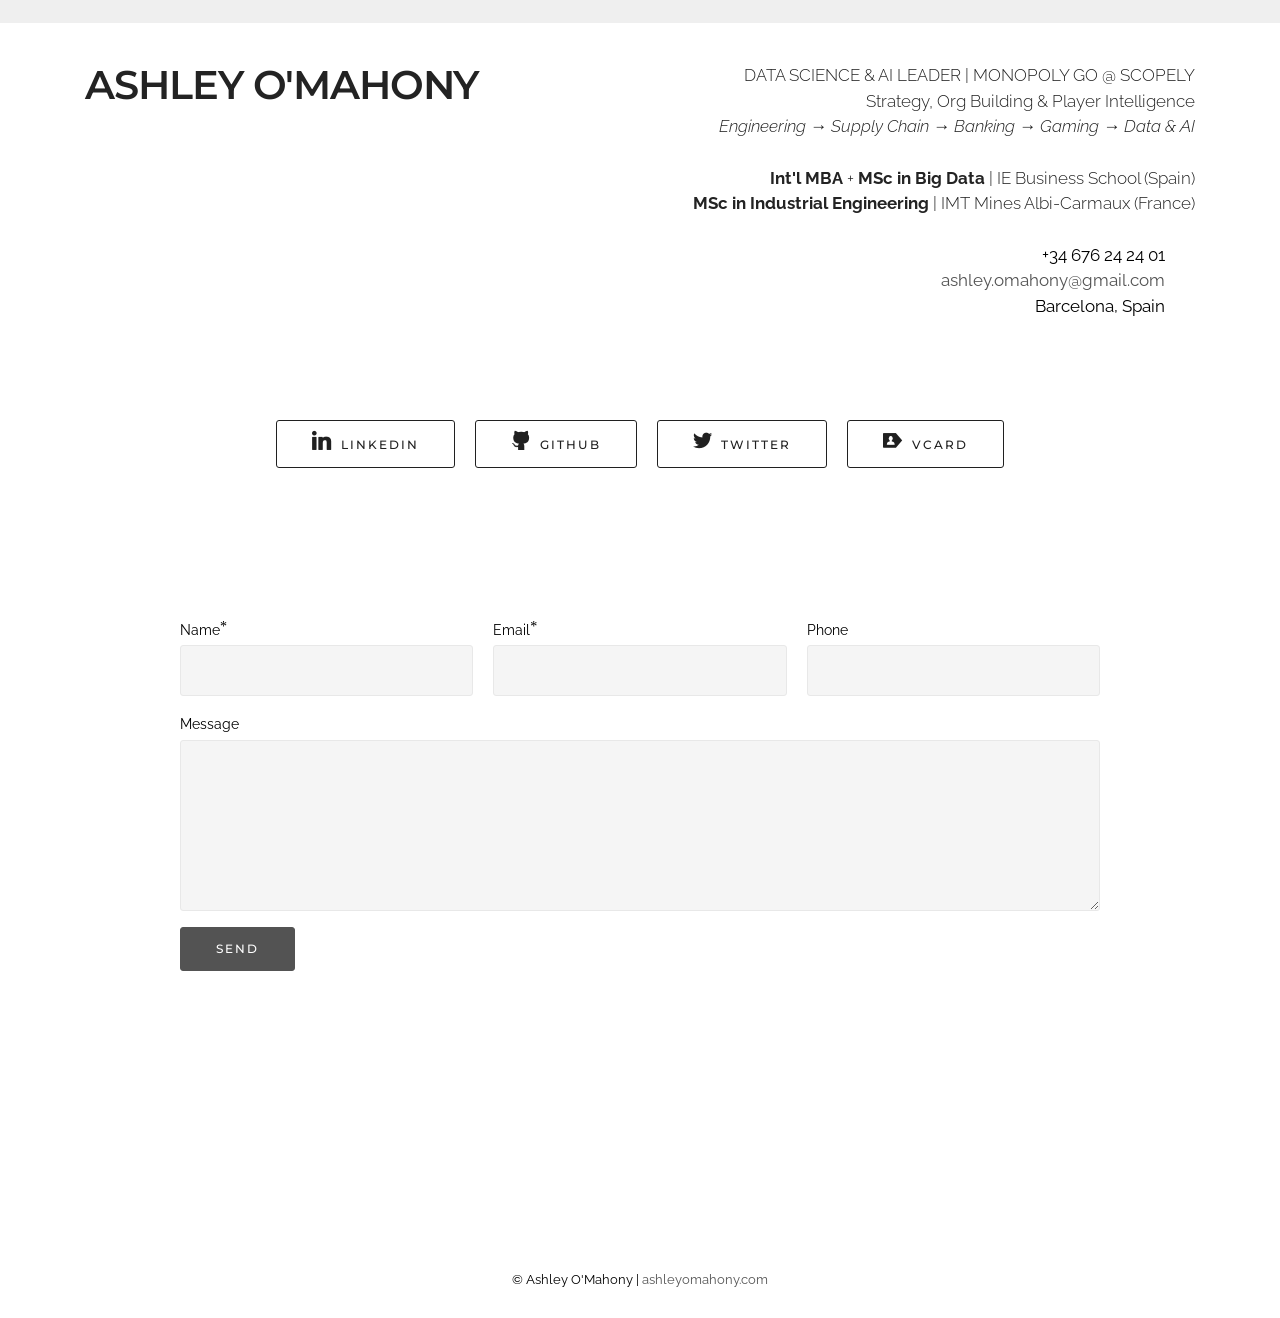
==== commit 027e3e7a: "Added GoodShifter" ====
--- a/index.html
+++ b/index.html
@@ -80,7 +80,7 @@
 
 </section>
 
-<section class="engine"><a href="https://mobirise.info/t">free amp template</a></section><section class="mbr-section mbr-section-hero mbr-section-full header2 mbr-parallax-background mbr-after-navbar" id="header2-1" data-rv-view="4" style="background-image: url(assets/images/londondraw-1-2000x1521-copy-2000x1521.png);">
+<section class="engine"><a href="https://mobirise.info/u">bootstrap responsive templates</a></section><section class="mbr-section mbr-section-hero mbr-section-full header2 mbr-parallax-background mbr-after-navbar" id="header2-1" data-rv-view="4" style="background-image: url(assets/images/londondraw-1-2000x1521-copy-2000x1521.png);">
 
     
 
@@ -169,7 +169,7 @@
     <div class="container">
         <div class="row">
             <div class="col-xs-12 col-md-6 lead"><p><strong>DATA SCIENCE MANAGER</strong></p><p><span style="font-size: 1.07rem; line-height: 1.5;">Sep 2024 - Now</span><br></p></div>
-            <div class="col-xs-12 col-md-6 lead"><p><strong>MONOPOLY GO!</strong> | <strong>SCOPELY</strong>&nbsp;| <strong>Barcelona</strong> | <strong>Spain</strong></p><p><span style="font-size: 17.12px;">I lead the data science team behind one of the highest-grossing mobile games ever&nbsp;</span><span style="font-size: 17.12px;">made. Matchmaking and game-economy simulation are now capabilities other teams rely&nbsp;</span><span style="font-size: 17.12px;">on, and Players Profiler — a segmentation framework I proposed, got funded and now&nbsp;</span><span style="font-size: 17.12px;">lead — is one of the bigger things on our 2026 roadmap. I also like planting ideas&nbsp;</span><span style="font-size: 17.12px;">in teams I don't run: a social-dynamics initiative running elsewhere started as a&nbsp;</span><span style="font-size: 17.12px;">case I kept making until the Leads there took it on. Lately I've been building AI&nbsp;</span><span style="font-size: 17.12px;">tooling as an internal product.</span></p><p><em><a href="https://www.monopolygo.com/" target="_blank">monopolygo.com</a></em><br></p></div>
+            <div class="col-xs-12 col-md-6 lead"><p><strong>MONOPOLY GO!</strong> | <strong>SCOPELY</strong>&nbsp;| <strong>Barcelona</strong> | <strong>Spain</strong></p><p><em><span style="font-size: 17.12px;">I lead the data science team behind one of the highest-grossing mobile games ever&nbsp;</span><span style="font-size: 17.12px;">made. Matchmaking and game-economy simulation are now capabilities other teams rely&nbsp;</span><span style="font-size: 17.12px;">on, and Players Profiler — a segmentation framework I proposed, got funded and now&nbsp;</span><span style="font-size: 17.12px;">lead — is one of the bigger things on our 2026 roadmap. I also like planting ideas&nbsp;</span><span style="font-size: 17.12px;">in teams I don't run: a social-dynamics initiative running elsewhere started as a&nbsp;</span><span style="font-size: 17.12px;">case I kept making until the Leads there took it on. Lately I've been building AI&nbsp;</span><span style="font-size: 17.12px;">tooling as an internal product.</span></em></p><p><em><a href="https://www.monopolygo.com/" target="_blank">monopolygo.com</a></em><br></p></div>
         </div>
     </div>
 
@@ -180,7 +180,18 @@
     <div class="container">
         <div class="row">
             <div class="col-xs-12 col-md-6 lead"><p><strong>LEAD DATA SCIENTIST</strong></p><p><span style="font-size: 1.07rem; line-height: 1.5;">Apr 2022 - Aug 2024</span><br></p></div>
-            <div class="col-xs-12 col-md-6 lead"><p><strong>PLAYGAMI</strong>&nbsp;|&nbsp;<strong>SCOPELY</strong> | <strong>Barcelona</strong>&nbsp;| <strong>Spain</strong></p><p><span style="font-size: 17.12px;">Central ML platform serving Scopely's game portfolio. I co-led the function after&nbsp;</span><span style="font-size: 17.12px;">the Director left and wasn't replaced, and spent most of my time on a problem that&nbsp;</span><span style="font-size: 17.12px;">wasn't in the job description: a platform team was building products without knowing&nbsp;</span><span style="font-size: 17.12px;">what the games needed. Fixing that produced most of what we shipped — matchmaking,&nbsp;</span><span style="font-size: 17.12px;">churn intercept, the cost work that paid for itself.</span></p><p><em><a href="https://www.scopely.com" target="_blank">scopely.com</a></em><br></p></div>
+            <div class="col-xs-12 col-md-6 lead"><p><strong>PLAYGAMI</strong>&nbsp;|&nbsp;<strong>SCOPELY</strong> | <strong>Barcelona</strong>&nbsp;| <strong>Spain</strong></p><p><em><span style="font-size: 17.12px;">Central ML platform serving Scopely's game portfolio. I co-led the function after&nbsp;</span><span style="font-size: 17.12px;">the Director left and wasn't replaced, and spent most of my time on a problem that&nbsp;</span><span style="font-size: 17.12px;">wasn't in the job description: a platform team was building products without knowing&nbsp;</span><span style="font-size: 17.12px;">what the games needed. Fixing that produced most of what we shipped — matchmaking,&nbsp;</span><span style="font-size: 17.12px;">churn intercept, the cost work that paid for itself.</span></em></p><p><em><a href="https://www.scopely.com" target="_blank">scopely.com</a></em><br></p></div>
+        </div>
+    </div>
+
+</section>
+
+<section class="mbr-section article mbr-section__container" id="content6-2y" data-rv-view="137" style="background-color: rgb(255, 255, 255); padding-top: 40px; padding-bottom: 20px;">
+
+    <div class="container">
+        <div class="row">
+            <div class="col-xs-12 col-md-6 lead"><p><span style="font-size: 1.07rem;"><strong>CO-FOUNDER</strong></span></p><p><span style="font-size: 1.07rem;">Jan 2023 - Now</span><br></p></div>
+            <div class="col-xs-12 col-md-6 lead"><p><strong>GOODSHIFTER</strong> | <strong>Barcelona</strong> | <strong>Spain</strong></p><p><em>An app that rates groceries across 21 health, environmental and social criteria and&nbsp;</em><em>shows you better alternatives that are actually stocked in your supermarket. I own&nbsp;</em><em>the product — vision, user journey, UX/UI, workflows — and direct the external team&nbsp;</em><em>that builds it. Live on both app stores.</em></p><p><em>I built it because I wanted to use it.</em></p><p><em><span style="font-size: 1.07rem;"><a href="https://goodshifter.com" target="_blank">g</a></span><a href="https://goodshifter.com" target="_blank">oodshifter.com</a></em><br></p></div>
         </div>
     </div>
 
@@ -924,7 +935,7 @@
 
                     <form action="https://mobirise.com/" method="post" data-form-title="CONTACT ME">
 
-                        <input type="hidden" value="Eh9jhH5QjtvQNEYLPRgbqFgd6O55F2eAW557eEYVeWnjP5q03oKtpaJ0E1evKcEvZvj09bCEHrruZf9sOKylVi5S4Z08cnp1oko0gz4SsTb5nqrrKfluQsDjYlezOTU7" data-form-email="true">
+                        <input type="hidden" value="gYGZzKZvg+9AWCgRP2yGtwvm9MiMUT9n20vLboXgVurZ0HqiieZFBAnc4llvLbkJhktwn5rCsvkseKJNKhSQIt9f+TCjkOs1ENxRPFM/yINeyHuY1IzGxwJSZDxG2T1S" data-form-email="true">
 
                         <div class="row row-sm-offset">
 
--- a/assets/mobirise/css/mbr-additional.css
+++ b/assets/mobirise/css/mbr-additional.css
@@ -566,6 +566,10 @@
   text-align: left;
   font-size: 17px;
 }
+#content6-2y P {
+  text-align: left;
+  font-size: 17px;
+}
 #content6-2v P {
   text-align: left;
   font-size: 17px;
